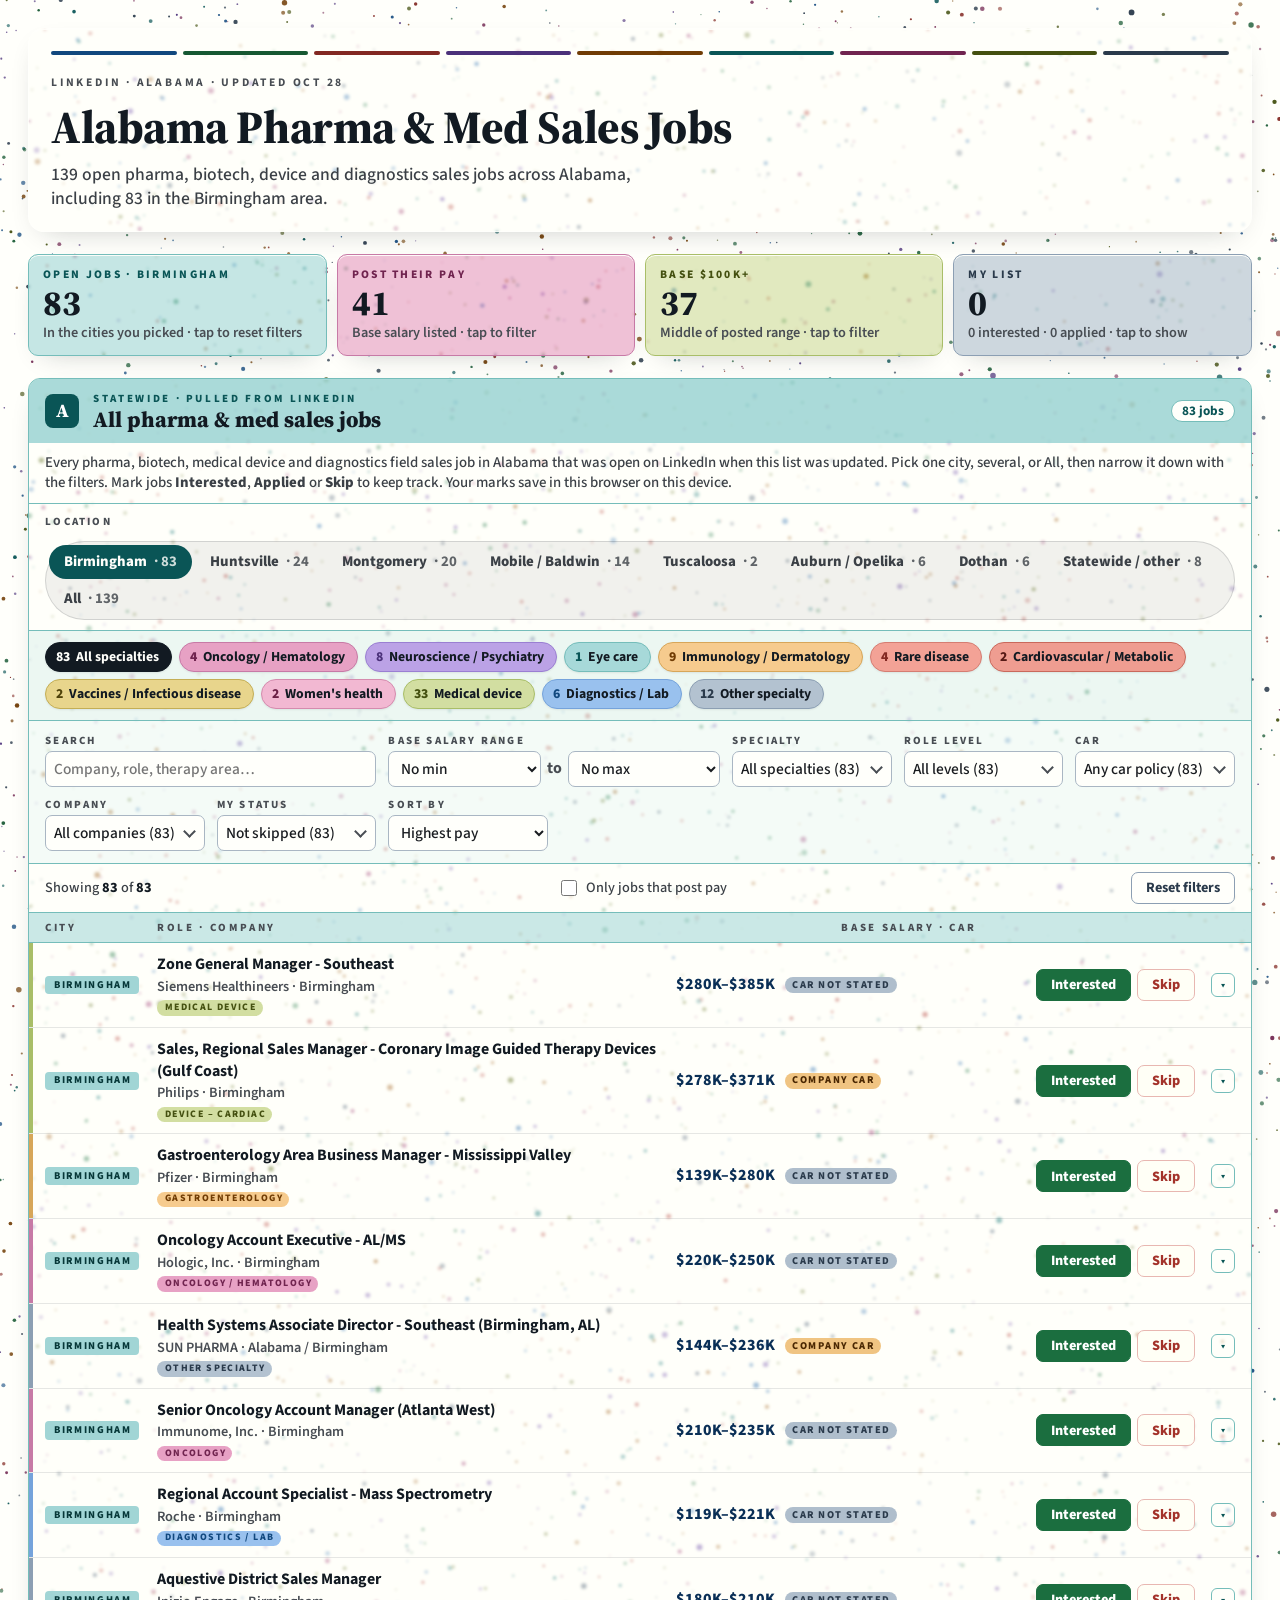
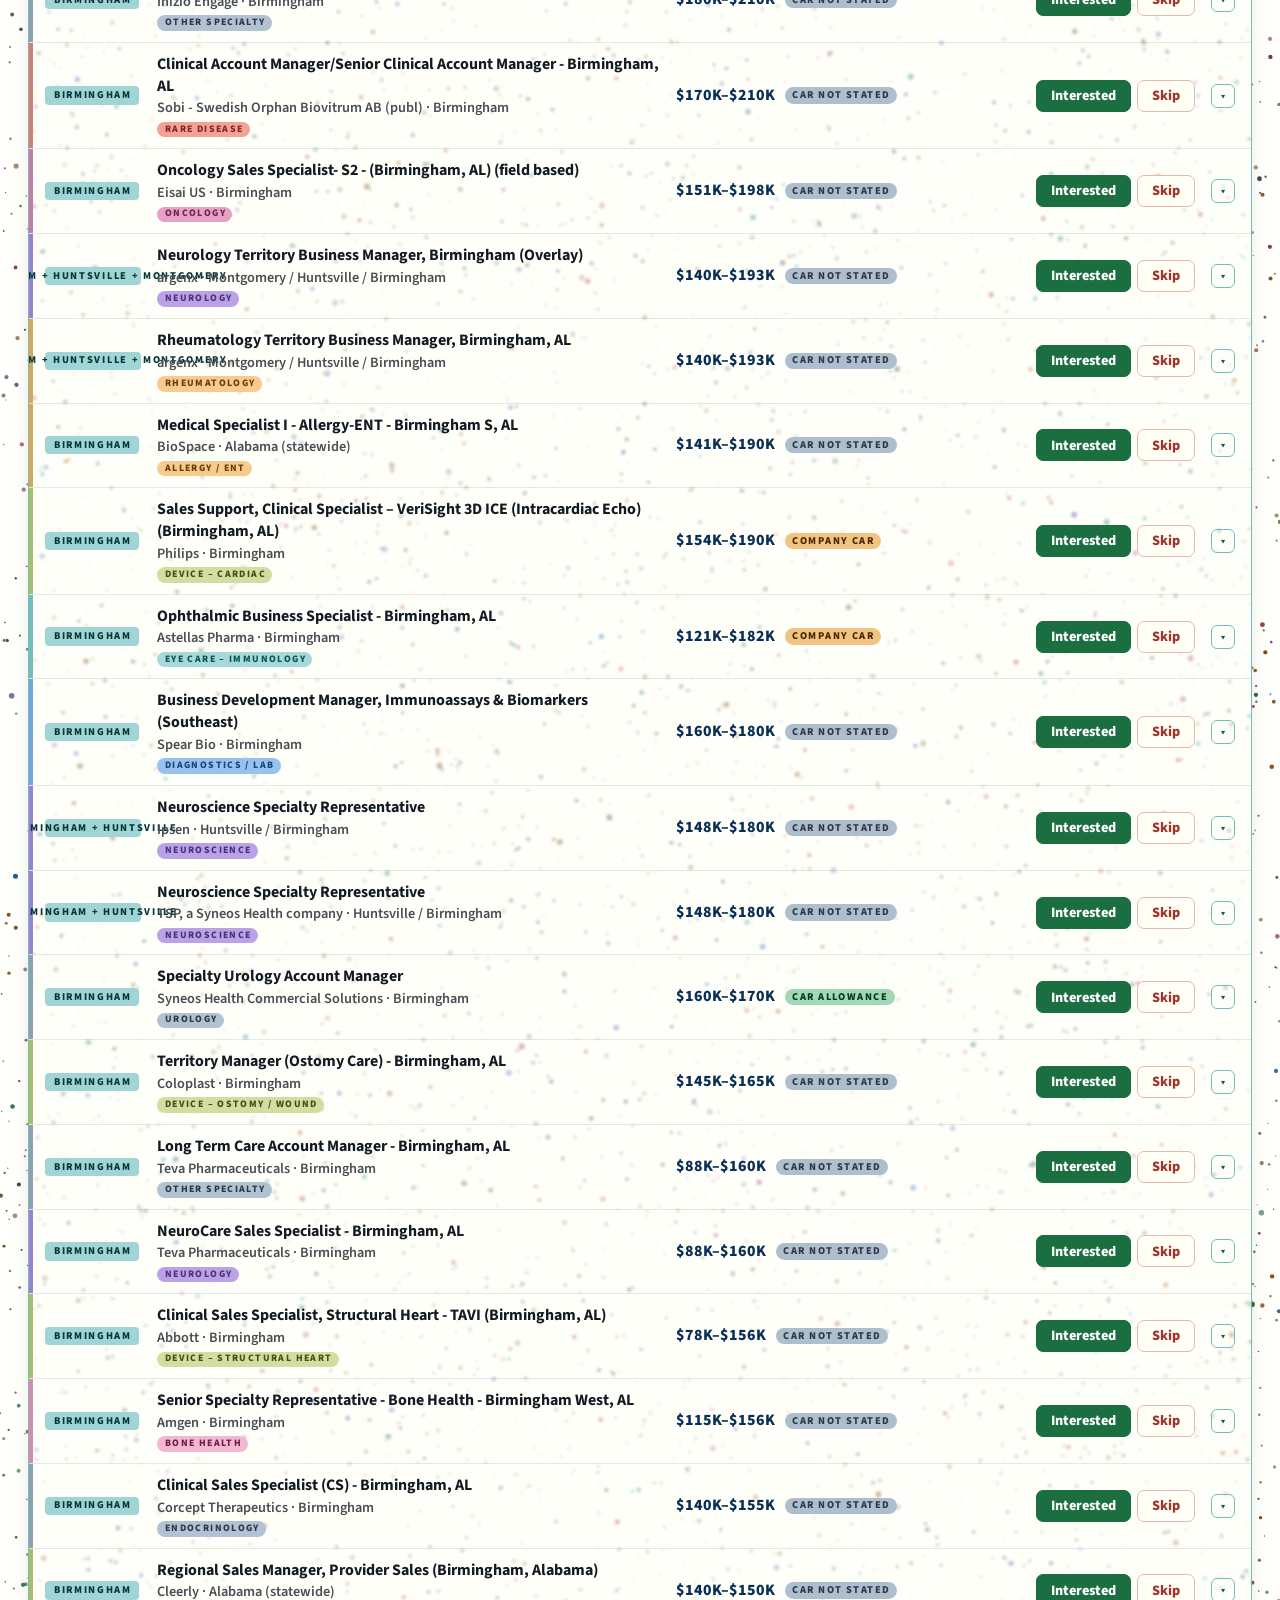
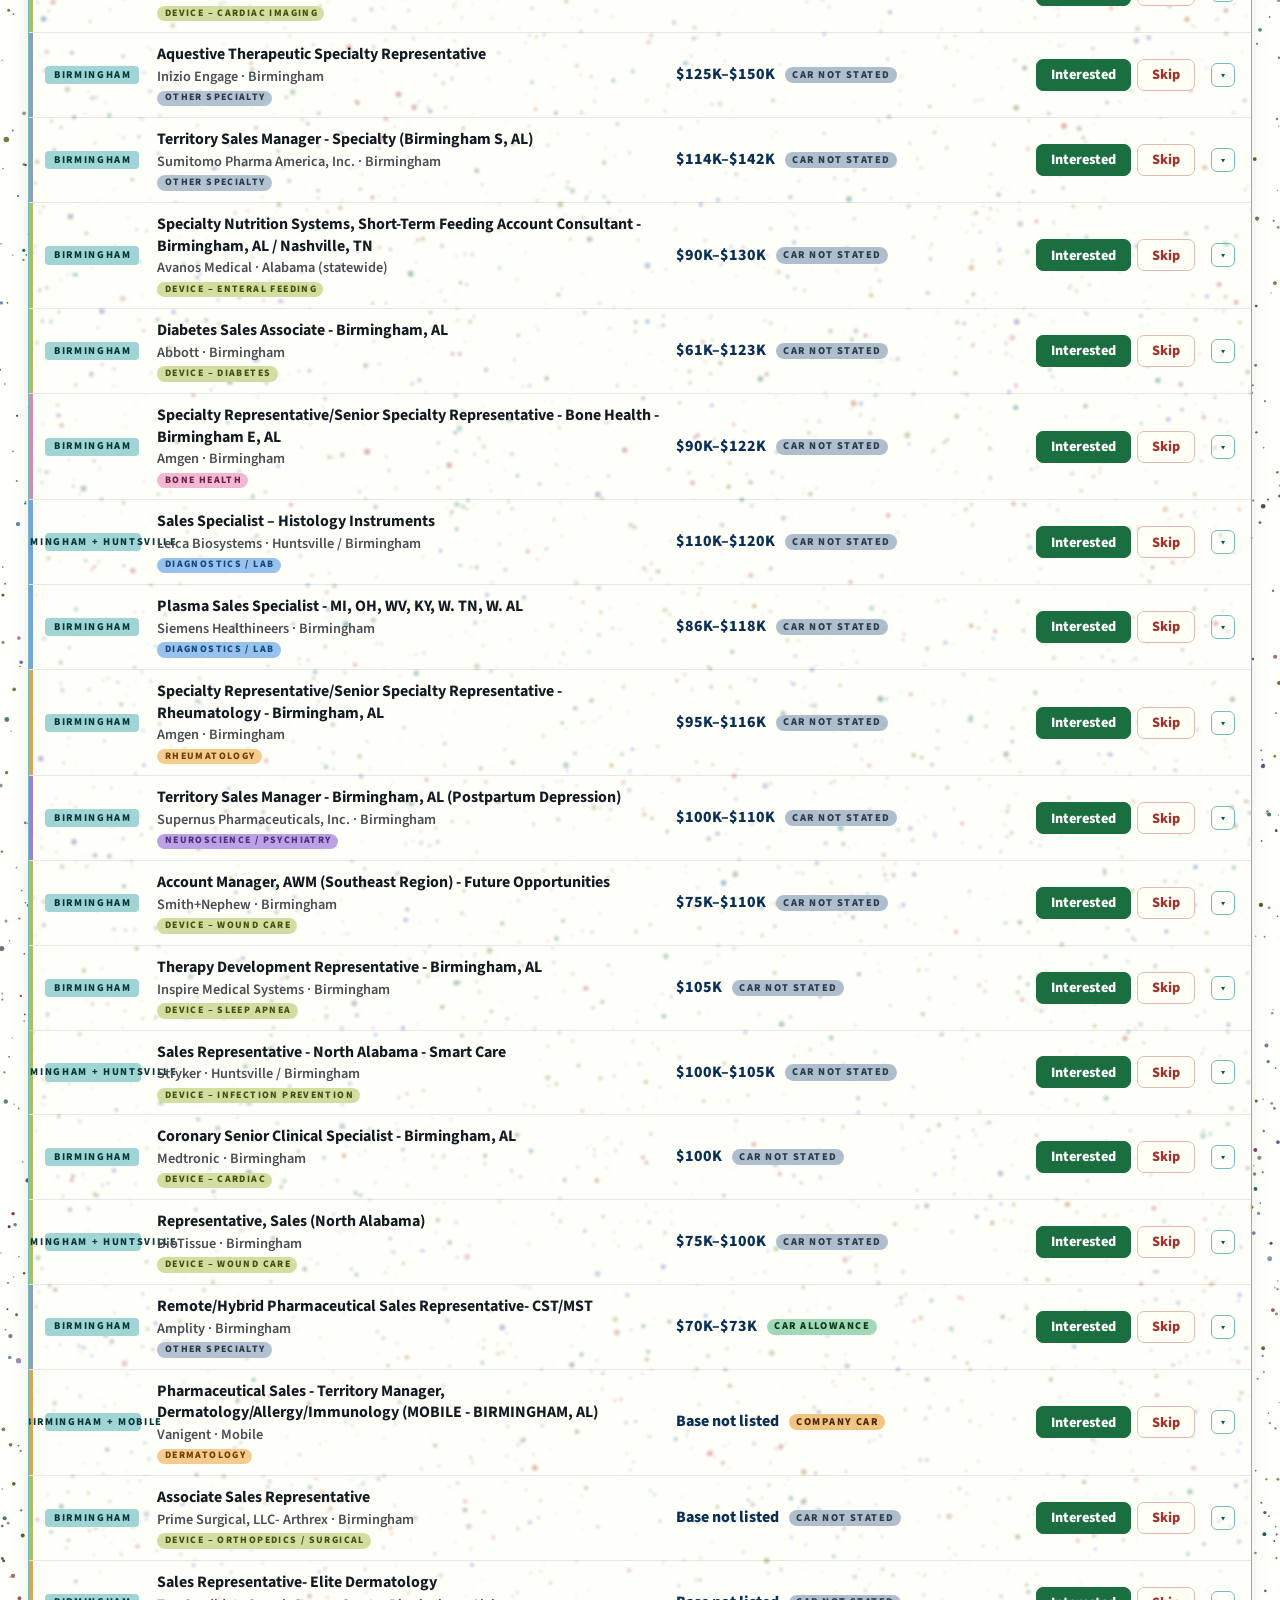
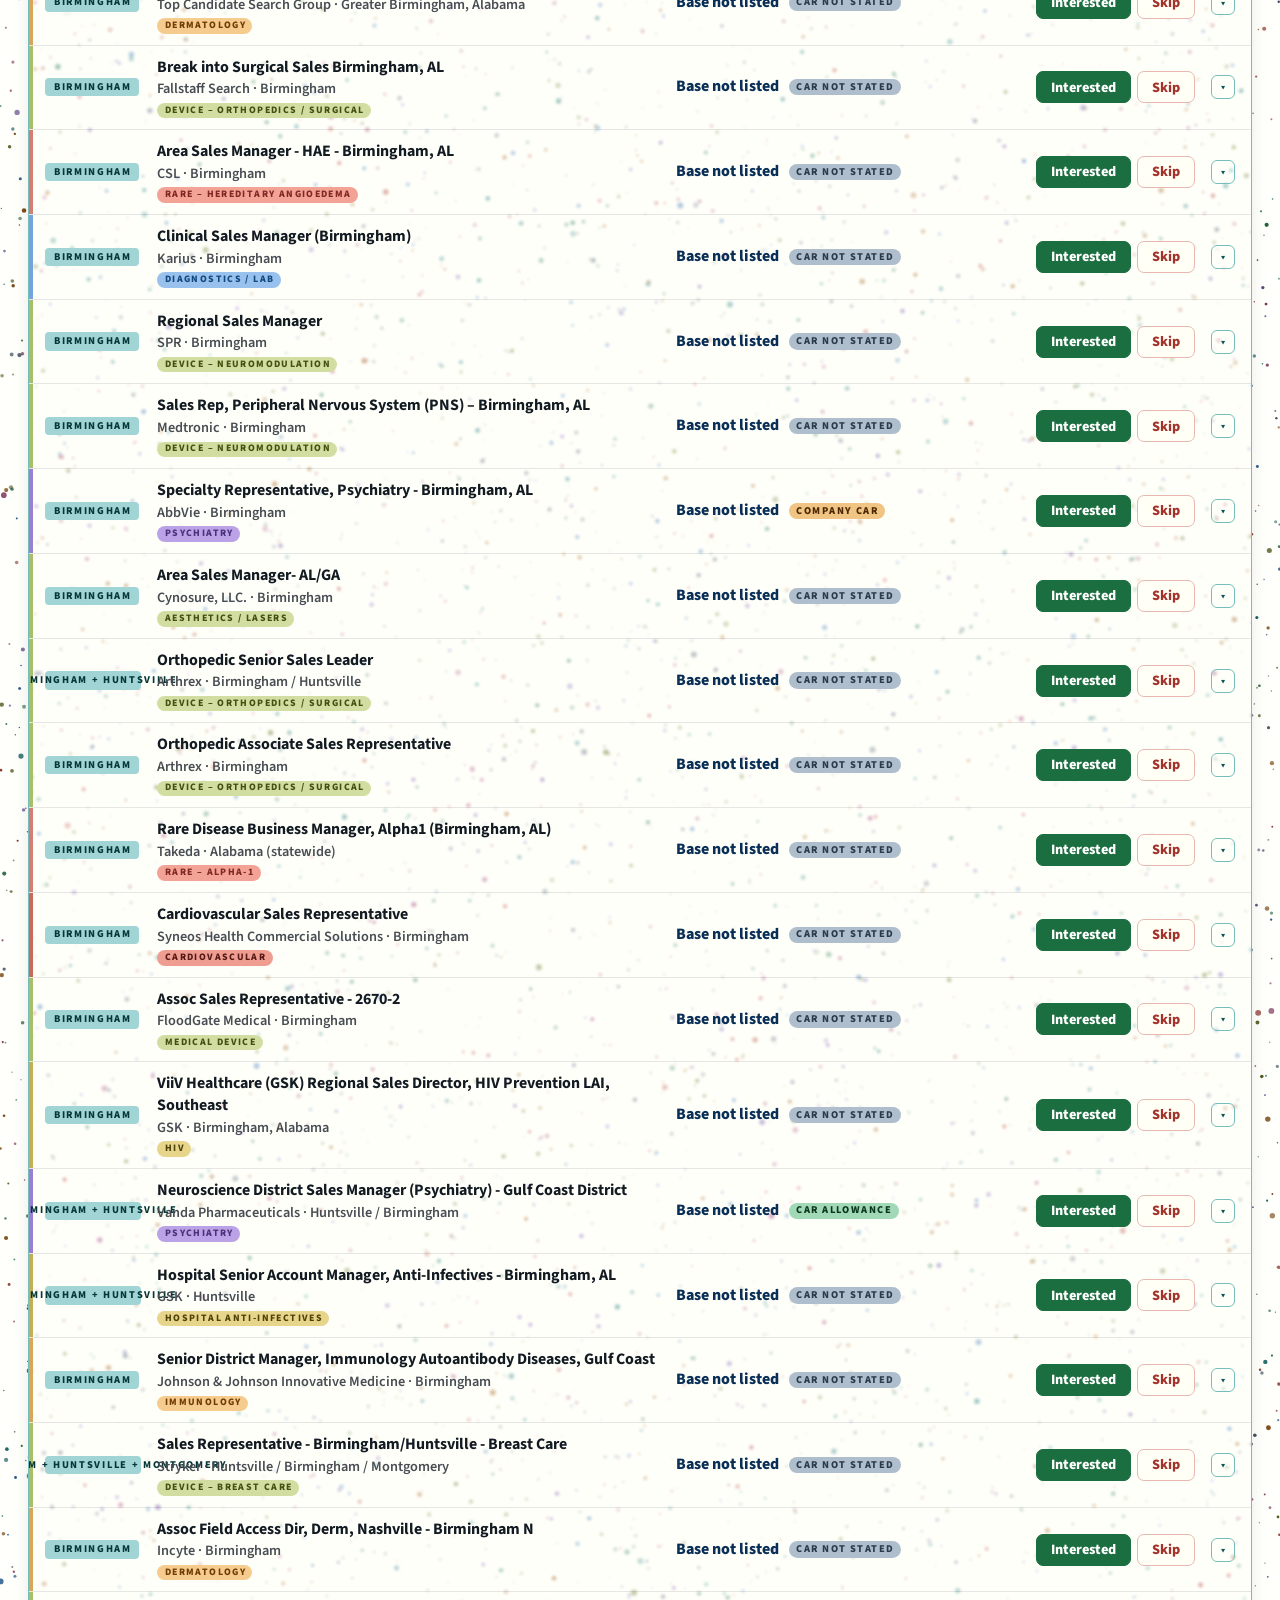
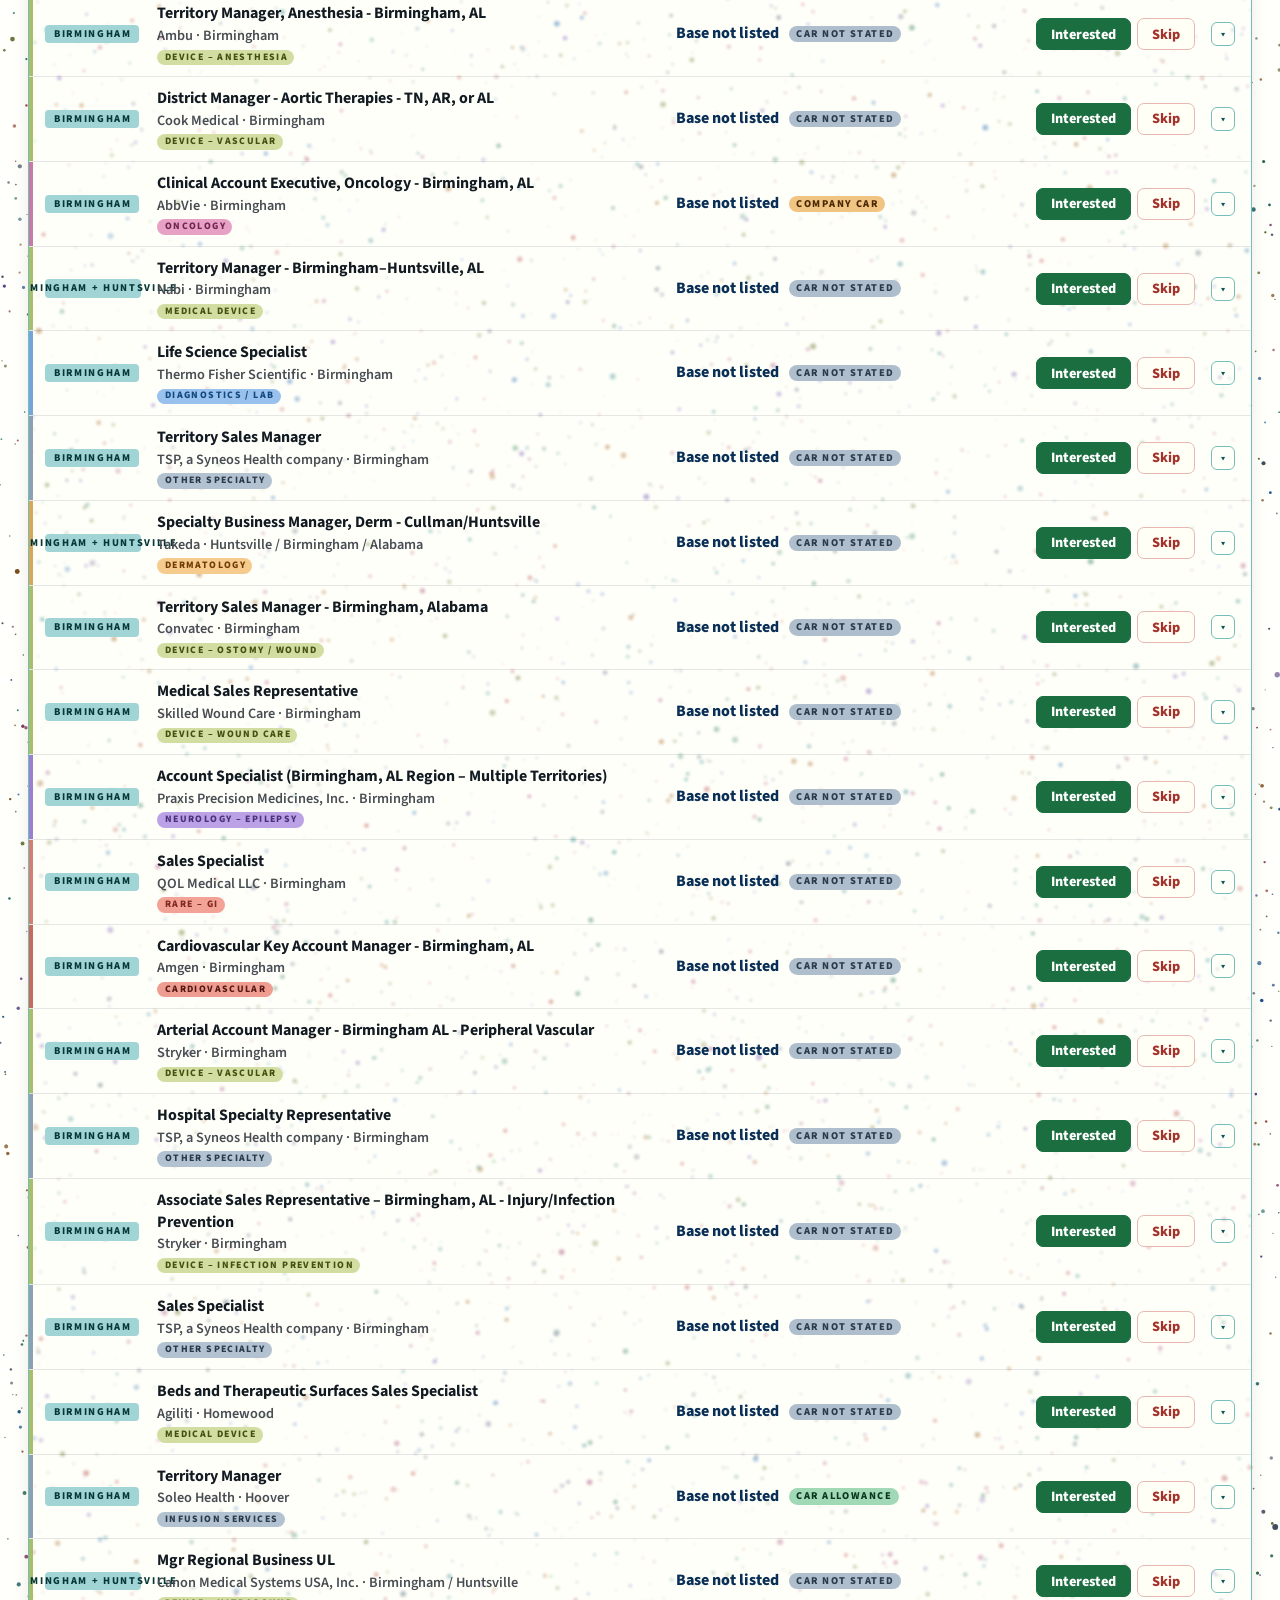
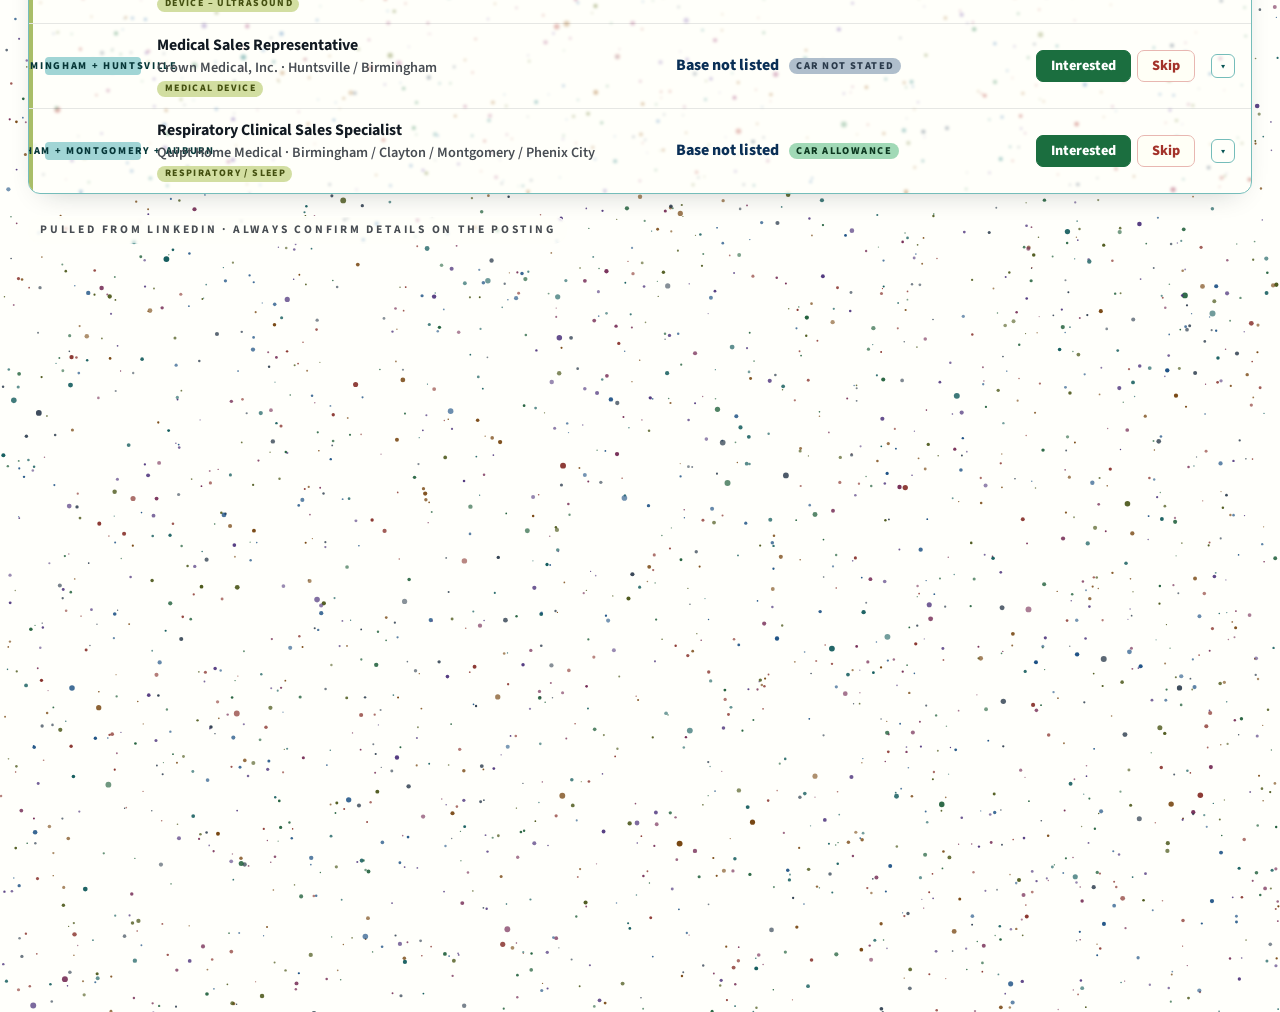
==== index.html @ acc124ae "Alabama pharma & med sales jobs site (Oct 28 list) Co-Authored-By: Claude Opus 5.5 <noreply@anthropi" ====
<!doctype html>
<html lang="en"><head><meta charset="utf-8"><meta name="viewport" content="width=device-width,initial-scale=1"></head><body>
<title>Alabama Pharma Jobs</title>
<link rel="preconnect" href="https://fonts.googleapis.com">
<link rel="stylesheet" href="https://fonts.googleapis.com/css2?family=Source+Sans+3:wght@400;500;600;700;800;900&family=Source+Serif+4:opsz,wght@8..60,600;8..60,700;8..60,800&display=swap">
<style>
:root { color-scheme: light; }
html, body { background: #FFFFFB; margin: 0; }
.cc b, .cc strong { font-weight: 800; }
.cc { font-weight: 500; position: relative; background: #FFFFFB; color: #191C20; font-family: 'Source Sans 3', system-ui, sans-serif; -webkit-font-smoothing: antialiased; color-scheme: light; min-height: 100%; }
.cc a { color: #11487E; text-decoration: none; }
.cc a:hover { color: #0A2F56; text-decoration: underline; }
.cc-speckle { position: absolute; top: 0; left: 0; width: 100%; height: 100%; display: block; z-index: 0; pointer-events: none; }
.cc-page { position: relative; z-index: 1; width: 100%; box-sizing: border-box; margin: 0; padding: 28px clamp(16px, 2.2vw, 32px) 64px; display: grid; gap: 22px; font-size: 15.95px; line-height: 1.3636; }
.cc-glass { background: rgba(255, 255, 251,0.6); backdrop-filter: blur(1.4px) saturate(1.5); -webkit-backdrop-filter: blur(1.4px) saturate(1.5); box-shadow: inset 0 1px 0 rgba(255, 255, 251,0.9), 0 10px 28px -16px rgba(18, 26, 34, 0.3); }

/* Header */
.cc-head { display: grid; gap: 14px; padding: 22px 22px 20px; border-radius: 16px; border: 1px solid rgba(255, 255, 251,0.7); }
.cc-bars { display: flex; gap: 6px; }
.cc-bars span { flex: 1; height: 4px; border-radius: 2px; }
.cc-kicker { margin: 6px 0 0; font-size: 11.55px; font-weight: 700; letter-spacing: .24em; text-transform: uppercase; color: #484D53; text-wrap: pretty; line-height: 1.3636; }
.cc h1 { margin: 0; font-family: 'Source Serif 4', Georgia, serif; font-weight: 800; font-size: clamp(33.0px, 5.5vw, 46.2px); line-height: 0.9545; letter-spacing: -0.01em; color: #121A22; }
.cc-take { margin: 0; font-size: 17.6px; color: #3B4046; max-width: 70ch; text-wrap: pretty; line-height: 1.3636; }
.cc-nav { display: flex; flex-wrap: wrap; gap: 8px; margin-top: 4px; }
.cc-chip { display: inline-flex; align-items: center; gap: 7px; padding: 4px 13px 4px 11px; border-radius: 999px; box-shadow: 0 1px 2px rgba(18, 26, 34, 0.08); transition: transform .15s, box-shadow .15s; border: 1px solid; color: #121A22 !important; font-size: 14.3px; font-weight: 700; text-decoration: none !important; cursor: pointer; line-height: 1.3636; }
.cc-chip:hover { transform: translateY(-1px); box-shadow: 0 3px 8px rgba(18, 26, 34, 0.12); }
.cc-chip b { font-weight: 800; font-size: 14.85px; font-variant-numeric: tabular-nums; line-height: 1.3636; }
.cc-chip.b { background: #99C1EE; border-color: #75A3DB; } .cc-chip.b b { color: #11487E; }
.cc-chip.g { background: #A8DABA; border-color: #7BBF92; } .cc-chip.g b { color: #165832; }
.cc-chip.r { background: #F3A296; border-color: #D57D72; } .cc-chip.r b { color: #822822; }
.cc-chip.p { background: #BBA2E6; border-color: #9A7FD2; } .cc-chip.p b { color: #4B317A; }
.cc-chip.o { background: rgba(246, 203, 142, 0.74); border-color: #D7A659; } .cc-chip.o b { color: #703C04; }
.cc-chip.s { background: #B3C2D0; border-color: #8C9FB3; color: #2A3A4B !important; font-weight: 800; padding: 3px 12px; box-shadow: none; }

/* KPI tiles */
.cc-kpis { display: grid; gap: 10px; grid-template-columns: repeat(auto-fit, minmax(min(100%, 210px), 1fr)); }
.cc-kpi { border: 1px solid; border-radius: 10px; padding: 12px 14px; display: grid; gap: 2px; align-content: start; backdrop-filter: blur(1.4px) saturate(1.5); -webkit-backdrop-filter: blur(1.4px) saturate(1.5); box-shadow: inset 0 1px 0 rgba(255, 255, 251,0.9), 0 10px 28px -16px rgba(18, 26, 34, 0.3); }
.cc-kpi.t { border-color: #75BDBA; background: rgba(167, 217, 217, 0.66); } .cc-kpi.t .cc-kpi-label { color: #0A5556; }
.cc-kpi.pl { border-color: #C77AA6; background: rgba(231, 161, 196, 0.66); } .cc-kpi.pl .cc-kpi-label { color: #70244F; }
.cc-kpi.ol { border-color: #A9BE68; background: rgba(210, 222, 161, 0.66); } .cc-kpi.ol .cc-kpi-label { color: #445010; }
.cc-kpi.sl { border-color: #8C9FB3; background: rgba(179, 194, 208, 0.66); } .cc-kpi.sl .cc-kpi-label { color: #2A3A4B; }
.cc-kpi-label { font-size: 11.55px; font-weight: 800; letter-spacing: .2em; text-transform: uppercase; line-height: 1.3636; }
.cc-kpi-val { font-family: 'Source Serif 4', Georgia, serif; font-weight: 800; font-size: 35.2px; line-height: 1.0455; color: #121A22; font-variant-numeric: tabular-nums; min-height: 36.8px; }
.cc-kpi-val.small { font-size: 20.9px; line-height: 1.1818; padding-top: 6px; min-height: 21.85px; }
.cc-kpi-sub { font-size: 14.3px; font-weight: 600; color: #484D53; min-height: 15.6px; line-height: 1.3636; }

/* Module sections */
.cc-mod { border: 1px solid var(--line); border-radius: 12px; overflow: hidden; scroll-margin-top: 16px; }
.cc-mod.b { --line: #75A3DB; --ink: #11487E; --band: rgba(127, 178, 231, 0.74); --strip: rgba(156, 194, 240, 0.6); }
.cc-mod.g { --line: #7BBF92; --ink: #165832; --band: rgba(139, 207, 162, 0.74); --strip: rgba(175, 218, 187, 0.6); }
.cc-mod.r { --line: #D57D72; --ink: #822822; --band: rgba(234, 141, 128, 0.74); --strip: rgba(245, 164, 154, 0.6); }
.cc-mod.p { --line: #9A7FD2; --ink: #4B317A; --band: rgba(171, 143, 222, 0.74); --strip: rgba(184, 164, 235, 0.6); }
.cc-mod.o { --line: #D7A659; --ink: #703C04; --band: rgba(236, 187, 111, 0.74); --strip: rgba(249, 203, 145, 0.6); }
.cc-band { background: var(--band); padding: 12px 16px; display: flex; align-items: center; gap: 14px; }
.cc-tile { flex: none; width: 34px; height: 34px; border-radius: 8px; background: var(--ink); color: #fff; display: grid; place-items: center; font-family: 'Source Serif 4', Georgia, serif; font-weight: 800; font-size: 18.7px; line-height: 1.3636; }
.cc-band-text { flex: 1; min-width: 0; }
.cc-step { font-size: 11.0px; font-weight: 800; letter-spacing: .24em; text-transform: uppercase; color: var(--ink); line-height: 1.3636; }
.cc h2 { margin: 1px 0 0; font-family: 'Source Serif 4', Georgia, serif; font-weight: 800; font-size: 22.0px; line-height: 1.0909; color: #121A22; }
.cc-count { flex: none; background: #FFFFFB; border: 1px solid var(--line); border-radius: 999px; padding: 1px 10px; font-size: 13.2px; font-weight: 700; color: var(--ink); white-space: nowrap; line-height: 1.3636; }
.cc-intro { margin: 0; padding: 10px 16px; font-size: 14.85px; color: #3B4046; border-bottom: 1px solid var(--line); text-wrap: pretty; line-height: 1.3636; }
.cc-strip { display: flex; flex-wrap: wrap; gap: 4px 16px; padding: 7px 16px; background: var(--strip); border-bottom: 1px solid var(--line); font-size: 11.0px; font-weight: 800; letter-spacing: .24em; text-transform: uppercase; color: #484D53; line-height: 1.3636; }
.c1 { flex: 0 0 96px; min-width: 0; } .c2 { flex: 1 1 300px; min-width: 0; } .c3 { flex: 1 1 240px; min-width: 0; }
.cc-rows { display: grid; }
[hidden] { display: none !important; }
.cc-viewwrap { display: grid; gap: 22px; }
/* View toggle */
.cc-view { display: inline-flex; justify-self: start; flex-wrap: wrap; gap: 3px; padding: 3px; border-radius: 999px; background: rgba(18, 26, 34, 0.06); border: 1px solid rgba(18, 26, 34, 0.14); }
.cc-view button { all: unset; box-sizing: border-box; cursor: pointer; min-height: 34px; display: inline-flex; align-items: center; gap: 7px; padding: 5px 15px; border-radius: 999px; font-size: 14.85px; font-weight: 800; color: #3B4046; line-height: 1.3636; }
.cc-view button:hover { background: rgba(18, 26, 34, 0.07); }
.cc-view button[aria-pressed="true"] { background: #121A22; color: #FFFFFB; }
.cc-view button:focus-visible { outline: 2px solid #11487E; outline-offset: 2px; }
.cc-view .n { font-variant-numeric: tabular-nums; font-weight: 700; opacity: .8; }
/* All-jobs module (teal) */
.cc-mod.t { --line: #75BDBA; --ink: #0A5556; --band: rgba(141, 205, 204, 0.74); --strip: rgba(167, 217, 217, 0.6); }
.cc-mod.t .cc-job > summary:hover, .cc-mod.t .cc-job[open] > summary { background: rgba(167, 217, 217, 0.5); }
.cc-mod.t .cc-chev { border-color: #75BDBA; color: #0A5556; }
@media (max-width: 640px) { #all-kpis { grid-template-columns: repeat(2, minmax(0, 1fr)); } #all-kpis .cc-kpi-val { font-size: 28.6px; line-height: 1.3636; } }
.cc-headrow { display: flex; flex-wrap: wrap; align-items: center; gap: 10px 14px; }
.cc-scan { font: inherit; cursor: pointer; display: inline-flex; align-items: center; gap: 8px; min-height: 40px; padding: 0 18px; border-radius: 999px; border: 1px solid #165832; background: #1B6E3F; color: #FFFFFB; font-weight: 800; font-size: 15.4px; box-shadow: 0 2px 6px rgba(18, 26, 34, 0.15); }
.cc-scan:hover { background: #0F4527; }
.cc-scan:focus-visible { outline: 2px solid #11487E; outline-offset: 2px; }
.cc-scan:disabled { opacity: .7; cursor: progress; }
.cc-scan-dot { width: 8px; height: 8px; border-radius: 50%; background: #A1D9B6; }
.cc-scan.busy .cc-scan-dot { animation: ccpulse 0.9s ease-in-out infinite; }
@keyframes ccpulse { 50% { opacity: .25; } }
@media (prefers-reduced-motion: reduce) { .cc-scan.busy .cc-scan-dot { animation: none; } }
.cc-scan-status { font-size: 14.3px; font-weight: 600; color: #3B4046; line-height: 1.3; }
.cc-kpi-btn { font: inherit; text-align: left; cursor: pointer; color: inherit; transition: transform .15s, box-shadow .15s; }
.cc-kpi-btn:hover { transform: translateY(-1px); }
.cc-kpi-btn:focus-visible { outline: 2px solid #11487E; outline-offset: 2px; }
.cc-kpi-btn[aria-pressed="true"] { box-shadow: inset 0 0 0 2px rgba(18, 26, 34, 0.55), 0 10px 28px -16px rgba(18, 26, 34, 0.3); }
.cc-specchips { display: flex; flex-wrap: wrap; gap: 7px; padding: 11px 16px; border-bottom: 1px solid var(--line); background: rgba(167, 217, 217, 0.22); }
.cc-specchip { font: inherit; cursor: pointer; display: inline-flex; align-items: center; gap: 6px; min-height: 30px; padding: 3px 12px 3px 10px; border-radius: 999px; border: 1px solid var(--sb); background: var(--sbg); color: #121A22; font-size: 13.75px; font-weight: 700; box-shadow: 0 1px 2px rgba(18, 26, 34, 0.08); transition: transform .15s, box-shadow .15s; line-height: 1.3636; }
.cc-specchip b { color: var(--si); font-variant-numeric: tabular-nums; }
.cc-specchip:hover { transform: translateY(-1px); box-shadow: 0 3px 8px rgba(18, 26, 34, 0.12); }
.cc-specchip:focus-visible { outline: 2px solid #11487E; outline-offset: 2px; }
.cc-specchip[aria-pressed="true"] { background: var(--si); border-color: var(--si); color: #FFFFFB; }
.cc-specchip[aria-pressed="true"] b { color: #FFFFFB; }
#alljobs .cc-job > summary .c2, #alljobs .cc-strip .c2 { flex: 2.4 1 300px; }
#alljobs .cc-filters { background: rgba(167, 217, 217, 0.12); }
#alljobs .cc-job > summary { box-shadow: inset 4px 0 0 var(--spec, transparent); }
.cc-specpill { justify-self: start; margin-top: 3px; font-size: 9.9px; font-weight: 800; letter-spacing: .14em; text-transform: uppercase; padding: 1px 7px; border-radius: 999px; white-space: nowrap; max-width: 100%; overflow: hidden; text-overflow: ellipsis; line-height: 1.3636; }
.cc-citybar { display: flex; align-items: center; gap: 12px; flex-wrap: wrap; padding: 10px 16px; border-bottom: 1px solid var(--line); }
.cc-citylabel { font-size: 11.0px; font-weight: 800; letter-spacing: .2em; text-transform: uppercase; color: #484D53; line-height: 1.3636; }
.cc-city button[aria-pressed="true"] { background: #0A5556; }
@media (max-width: 640px) { .cc-city { border-radius: 18px; } }
.cc-badge-warn { background: #F0C482; color: #4A2702; }
.cc-filters { display: grid; grid-template-columns: repeat(auto-fill, minmax(min(100%, 150px), 1fr)); gap: 10px 12px; padding: 12px 16px; border-bottom: 1px solid var(--line); }
.cc-field { display: grid; gap: 3px; min-width: 0; }
.cc-field > span { font-size: 11.0px; font-weight: 800; letter-spacing: .2em; text-transform: uppercase; color: #484D53; line-height: 1.3636; }
.cc-field select, .cc-field input { font: inherit; font-size: 15.4px; color: #191C20; min-height: 36px; height: 36px; padding-top: 0 !important; padding-bottom: 0 !important; box-sizing: border-box; width: 100%; padding: 4px 8px; border: 1px solid #A9B6C3; border-radius: 7px; background: #FFFFFB; line-height: 1.3636; }
.cc-field select:focus-visible, .cc-field input:focus-visible { outline: 2px solid #0A5556; outline-offset: 1px; }
.cc-field.wide { grid-column: span 2; }
.cc-ms { position: relative; min-width: 0; }
.cc-ms-btn { font: inherit; font-size: 15.4px; color: #191C20; height: 36px; width: 100%; box-sizing: border-box; display: flex; align-items: center; gap: 6px; padding: 0 8px; border: 1px solid #A9B6C3; border-radius: 7px; background: #FFFFFB; cursor: pointer; text-align: left; line-height: 1.3636; }
.cc-ms-btn > .t { flex: 1 1 auto; min-width: 0; overflow: hidden; text-overflow: ellipsis; white-space: nowrap; }
.cc-ms-btn > .n { flex: none; min-width: 20px; height: 20px; padding: 0 6px; border-radius: 999px; background: #0A5556; color: #FFFFFB; font-size: 12.1px; font-weight: 800; display: inline-flex; align-items: center; justify-content: center; line-height: 1; }
.cc-ms-btn > .n[hidden] { display: none; }
.cc-ms-btn::after { content: ''; flex: none; width: 7px; height: 7px; margin: -3px 2px 0 2px; border-right: 2px solid #484D53; border-bottom: 2px solid #484D53; transform: rotate(45deg); }
.cc-ms-btn[aria-expanded="true"] { border-color: #0A5556; box-shadow: 0 0 0 1px #0A5556; }
.cc-ms-btn:focus-visible { outline: 2px solid #0A5556; outline-offset: 1px; }
.cc-ms.on .cc-ms-btn { border-color: #0A5556; background: #EEF7F7; }
.cc-ms-pop { position: absolute; z-index: 40; top: calc(100% + 4px); left: 0; min-width: max(100%, 260px); max-width: min(360px, calc(100vw - 32px)); max-height: 320px; overflow-y: auto; background: #FFFFFB; border: 1px solid #A9B6C3; border-radius: 9px; box-shadow: 0 10px 28px rgba(18, 26, 34, 0.18); padding: 5px; }
.cc-ms.right .cc-ms-pop { left: auto; right: 0; }
.cc-ms-opt { display: flex; align-items: center; gap: 8px; padding: 5px 8px; border-radius: 6px; font-size: 14.3px; color: #191C20; cursor: pointer; line-height: 1.3636; }
.cc-ms-opt:hover { background: #EEF2F5; }
.cc-ms-opt input { flex: none; width: 16px; height: 16px; margin: 0; accent-color: #0A5556; }
.cc-ms-opt .t { flex: 1 1 auto; min-width: 0; }
.cc-ms-opt .c { flex: none; color: #5A6470; font-variant-numeric: tabular-nums; font-size: 13.2px; }
.cc-ms-opt.zero { color: #8A949E; }
.cc-ms-opt.all { font-weight: 800; border-bottom: 1px solid #E1E6EB; border-radius: 6px 6px 0 0; margin-bottom: 3px; }
@media (max-width: 420px) { .cc-field.wide { grid-column: auto; } }
.cc-filter-foot { display: flex; align-items: center; justify-content: space-between; gap: 10px; flex-wrap: wrap; padding: 8px 16px; border-bottom: 1px solid var(--line); font-size: 14.3px; color: #3B4046; line-height: 1.3636; }
.cc-filter-foot b { color: #121A22; font-variant-numeric: tabular-nums; }
.cc-check { display: inline-flex; align-items: center; gap: 6px; font-size: 14.3px; color: #3B4046; cursor: pointer; line-height: 1.3636; }
.cc-check input { width: 16px; height: 16px; accent-color: #0A5556; }
.cc-row { display: flex; flex-wrap: wrap; gap: 6px 16px; padding: 11px 16px; border-top: 1px solid rgba(18, 26, 34, 0.1); }
.cc-rows > .cc-row:first-child, .cc-rows > details:first-child > summary { border-top: 0; }
.cc-tag { display: inline-block; font-size: 10.45px; font-weight: 800; letter-spacing: .16em; text-transform: uppercase; padding: 2px 8px; border-radius: 4px; white-space: nowrap; line-height: 1.3636; }
.cc-area { flex: none; white-space: nowrap; font-size: 10.45px; font-weight: 800; letter-spacing: .14em; text-transform: uppercase; padding: 1px 7px; border-radius: 999px; line-height: 1.3636; }
.cc-main { color: #121A22 !important; font-weight: 700; font-size: 15.95px; line-height: 1.3636; }
.cc-sub { font-size: 14.3px; font-weight: 600; color: #484D53; line-height: 1.3636; }
.cc-note { font-size: 14.3px; color: #3B4046; line-height: 1.3636; }
.cc-empty { margin: 0; padding: 14px 16px; color: #484D53; }
.cc-fail { margin: 0; padding: 14px 16px; color: #484D53; display: flex; align-items: center; gap: 6px; font-size: 14.3px; line-height: 1.3636; }
.cc-fail::before { content: ""; width: .375rem; height: .375rem; border-radius: 50%; background: #822822; }
.cc-load { margin: 12px 16px; height: 14px; border-radius: 6px; background: rgba(18, 26, 34, 0.06); }

/* Job matches: collapsed row + expandable details */
.cc-job > summary { list-style: none; cursor: pointer; display: flex; flex-wrap: wrap; align-items: center; gap: 6px 16px; padding: 11px 16px; border-top: 1px solid rgba(18, 26, 34, 0.1); }
.cc-job > summary::-webkit-details-marker { display: none; }
.cc-job > summary:hover { background: rgba(153, 193, 238, 0.55); }
.cc-job > summary:focus-visible { outline: 2px solid #11487E; outline-offset: -2px; }
.cc-job .c2 { display: grid; gap: 1px; }
.cc-job .c3 { display: flex; flex-wrap: wrap; align-items: center; gap: 4px 10px; }
.cc-salary { font-weight: 800; color: #0A2F56; font-variant-numeric: tabular-nums; white-space: nowrap; }
.cc-car { display: inline-block; font-size: 10.45px; font-weight: 800; letter-spacing: .14em; text-transform: uppercase; padding: 1px 7px; border-radius: 999px; white-space: nowrap; line-height: 1.3636; }
.cc-car.allow { background: #A1D9B6; color: #0C371F; }
.cc-car.fleet { background: #F0C482; color: #4A2702; }
.cc-car.none { background: #EF9D91; color: #561915; }
.cc-car.unk { background: #AFBECC; color: #2A3A4B; }
.cc-chev { flex: none; margin-left: auto; width: 22px; height: 22px; display: grid; place-items: center; border-radius: 6px; border: 1px solid #75A3DB; color: #11487E; font-size: 13.2px; transition: transform .15s; line-height: 1.3636; }
.cc-job[open] > summary .cc-chev { transform: rotate(180deg); }
.cc-job[open] > summary { background: rgba(153, 193, 238, 0.55); }
.cc-detail { display: grid; gap: 8px; padding: 4px 16px 14px calc(16px + 84px + 16px); }
.cc-detail p { margin: 0; max-width: 72ch; text-wrap: pretty; }
.cc-facts { display: grid; grid-template-columns: max-content 1fr; gap: 3px 14px; font-size: 14.85px; color: #3B4046; line-height: 1.3636; }
.cc-facts dt { font-size: 11.0px; font-weight: 800; letter-spacing: .2em; text-transform: uppercase; color: #484D53; padding-top: 3px; line-height: 1.3636; }
.cc-facts dd { margin: 0; color: #191C20; }
.cc-posting { font-weight: 800; font-size: 15.4px; justify-self: start; line-height: 1.3636; }
.cc-detail-foot { display: flex; align-items: center; justify-content: space-between; gap: 12px; flex-wrap: wrap; }
.cc-foot-btns { display: inline-flex; gap: 8px; flex-wrap: wrap; margin-left: auto; }
.cc-btn.did { border: 1px solid #1B6E3F; background: #EAF5EE; color: #0F4527; font-weight: 700; }
.cc-btn.did:hover { background: #D5ECDD; }
.cc-btn.gone { border: 1px solid #BCC7D3; background: #FFFFFB; color: #34485E; font-weight: 700; }
.cc-btn.gone:hover { background: #EFF2F5; border-color: #8A99A8; }
@media (max-width: 640px) { .cc-detail { padding-left: 16px; } }

/* Applications extras */
.cc-split { padding: 14px 16px 16px; display: grid; gap: 12px; grid-template-columns: repeat(auto-fit, minmax(min(100%, 320px), 1fr)); border-top: 1px solid #7BBF92; }
.cc-box { border: 1px solid #7BBF92; border-radius: 10px; overflow: hidden; }
.cc-box-head { padding: 7px 12px; background: rgba(175, 218, 187, 0.6); border-bottom: 1px solid #7BBF92; font-size: 11.0px; font-weight: 800; letter-spacing: .24em; text-transform: uppercase; color: #165832; line-height: 1.3636; }
.cc-bars-wrap { padding: 14px 12px 10px; display: grid; gap: 6px; }
.cc-weekbars { height: 110px; display: flex; align-items: flex-end; gap: 6px; border-bottom: 1px solid #7BBF92; }
.cc-weekbars div { flex: 1; border-radius: 3px 3px 0 0; }
.cc-weeklabels { display: flex; gap: 6px; }
.cc-weeklabels span { flex: 1; font-size: 11.55px; color: #484D53; text-align: center; white-space: nowrap; overflow: visible; line-height: 1.3636; }
.cc-sample { border: 1px dashed #D7A659; border-radius: 10px; overflow: hidden; }
.cc-sample-head { padding: 7px 12px; background: rgba(246, 203, 142, 0.74); border-bottom: 1px dashed #D7A659; font-size: 11.0px; font-weight: 800; letter-spacing: .24em; text-transform: uppercase; color: #703C04; display: flex; justify-content: space-between; gap: 8px; line-height: 1.3636; }
.cc-sample-note { margin: 0; padding: 8px 12px; font-size: 13.75px; color: #484D53; border-bottom: 1px solid #B2B8C2; line-height: 1.3636; }
.cc-iv { display: flex; flex-wrap: wrap; gap: 2px 12px; padding: 8px 12px; border-top: 1px solid rgba(18, 26, 34, 0.1); font-size: 14.3px; line-height: 1.3636; }
.cc-iv:first-child { border-top: 0; }
.cc-iv > div:first-child { flex: 1 1 180px; min-width: 0; display: grid; }
.cc-iv > div:last-child { flex: 0 1 140px; display: grid; }

.cc-foot { font-size: 11.55px; font-weight: 700; letter-spacing: .24em; text-transform: uppercase; color: #484D53; justify-self: start; padding: 6px 12px; border-radius: 999px; line-height: 1.3636; }


/* Apply / Skip and decision states */
.cc-act { display: flex; gap: 6px; flex: none; }
.cc-btn { font: inherit; cursor: pointer; min-height: 32px; padding: 4px 14px; border-radius: 7px; font-weight: 800; font-size: 14.3px; white-space: nowrap; line-height: 1.3636; }
.cc-btn:focus-visible { outline: 2px solid #11487E; outline-offset: 2px; }
.cc-btn.apply { border: 1px solid #1B6E3F; background: #1B6E3F; color: #fff; }
.cc-btn.apply:hover { background: #0F4527; border-color: #0F4527; }
.cc-btn.skip { border: 1px solid #E8B7B1; background: #FFFFF6; color: #A3322A; }
.cc-btn.skip:hover { background: #FDF0EE; }
.cc-btn.undo { border: 1px solid #8C9FB3; background: #FFFFFB; color: #2A3A4B; font-weight: 700; }
.cc-btn.undo:hover { background: #B3C2D0; }
.cc-btn:disabled { opacity: .5; cursor: default; }
.cc-state { display: inline-block; font-size: 10.45px; font-weight: 800; letter-spacing: .16em; text-transform: uppercase; padding: 2px 8px; border-radius: 4px; white-space: nowrap; line-height: 1.3636; }
.cc-job > summary .c3 { flex: 1 1 260px; }
.cc-job > summary .cc-act { margin-left: auto; }
.cc-job > summary .cc-chev { margin-left: 0; }
.cc-sub-head { display: flex; align-items: center; gap: 10px; padding: 8px 16px; background: var(--strip); border-top: 1px solid var(--line); border-bottom: 1px solid var(--line); font-size: 11.0px; font-weight: 800; letter-spacing: .24em; text-transform: uppercase; color: #484D53; line-height: 1.3636; }
.cc-sub-head b { color: var(--ink); }
.cc-toggle { all: unset; cursor: pointer; display: flex; align-items: center; gap: 10px; width: 100%; box-sizing: border-box; padding: 9px 16px; background: var(--strip); border-top: 1px solid var(--line); font-size: 11.0px; font-weight: 800; letter-spacing: .24em; text-transform: uppercase; color: #484D53; line-height: 1.3636; }
.cc-toggle:focus-visible { outline: 2px solid #11487E; outline-offset: -2px; }
.cc-toggle .cc-chev { margin-left: auto; }
.cc-toggle[aria-expanded="true"] .cc-chev { transform: rotate(180deg); }
.cc-status { margin: 0; padding: 8px 16px; font-size: 14.3px; font-weight: 700; color: #822822; border-bottom: 1px solid var(--line); line-height: 1.3636; }
.cc-status:empty { display: none; }
.cc-reconnect { margin: 0; padding: 14px 16px; color: #3B4046; font-size: 14.85px; line-height: 1.3636; }
.cc-reconnect button { margin-left: 8px; }
@media (max-width: 640px) { .cc-job > summary .cc-act { margin-left: 0; width: 100%; } .cc-job > summary .cc-act .cc-btn { flex: 1; } }

/* Centered label pills: equal optical padding (cancels trailing letter-spacing) and cap-height vertical centering, same outer size as before */
.cc-tag, .cc-area, .cc-car, .cc-specpill, .cc-state, .cc-count { display: inline-flex; align-items: center; justify-content: center; box-sizing: border-box; line-height: 1; vertical-align: middle; text-box: trim-both cap alphabetic; text-align: center; }
.cc-tag, .cc-state { height: 18.25px; padding: 0 calc(8px - .08em) 0 calc(8px + .08em); }
.cc-area, .cc-car { height: 16.25px; padding: 0 calc(7px - .07em) 0 calc(7px + .07em); }
.cc-specpill { height: 15.5px; padding: 0 calc(7px - .07em) 0 calc(7px + .07em); justify-self: start; }
.cc-count { height: 22px; padding: 0 10px; }
.c1 { display: flex; align-items: center; }
</style>

<style>
.al-pay { display: flex; gap: 6px; align-items: center; }
.al-pay select { flex: 1 1 0; min-width: 0; }
.al-pay i { font-style: normal; color: #484D53; font-weight: 700; }
.cc-field.pay { grid-column: span 2; }
.al-hint { margin: 0; padding: 0 16px 10px; font-size: 13.75px; color: #484D53; line-height: 1.3636; }
.al-hint:empty { display: none; }
.cc-job .c1 .cc-tag { min-width: 84px; }
.cc-city button[hidden] { display: none; }
.al-mark { display: inline-flex; align-items: center; gap: 6px; }
@media (max-width: 640px) { .cc-field.pay, .cc-field.wide { grid-column: 1 / -1; } }
</style>

<div class="cc" id="cc">
  <canvas class="cc-speckle" id="cc-speckle" aria-hidden="true"></canvas>
  <div class="cc-page" id="cc-page">

    <header class="cc-head cc-glass" id="top">
      <div class="cc-bars" aria-hidden="true">
        <span style="background:#11487E"></span><span style="background:#165832"></span><span style="background:#822822"></span>
        <span style="background:#4B317A"></span><span style="background:#703C04"></span><span style="background:#0A5556"></span>
        <span style="background:#70244F"></span><span style="background:#445010"></span><span style="background:#2A3A4B"></span>
      </div>
      <p class="cc-kicker">LinkedIn · Alabama · Updated Oct 28</p>
      <h1>Alabama Pharma &amp; Med Sales Jobs</h1>
      <p class="cc-take" id="takeaway">Loading jobs…</p>
    </header>

    <div class="cc-kpis" id="all-kpis">
      <button type="button" class="cc-kpi t cc-kpi-btn" data-k="open">
        <span class="cc-kpi-label" id="ak-open-label">Open jobs</span>
        <span class="cc-kpi-val" id="ak-open">–</span>
        <span class="cc-kpi-sub">In the cities you picked · tap to reset filters</span>
      </button>
      <button type="button" class="cc-kpi pl cc-kpi-btn" data-k="paid">
        <span class="cc-kpi-label">Post their pay</span>
        <span class="cc-kpi-val" id="ak-paid">–</span>
        <span class="cc-kpi-sub">Base salary listed · tap to filter</span>
      </button>
      <button type="button" class="cc-kpi ol cc-kpi-btn" data-k="pay">
        <span class="cc-kpi-label">Base $100K+</span>
        <span class="cc-kpi-val" id="ak-pay">–</span>
        <span class="cc-kpi-sub">Middle of posted range · tap to filter</span>
      </button>
      <button type="button" class="cc-kpi sl cc-kpi-btn" data-k="mine">
        <span class="cc-kpi-label">My list</span>
        <span class="cc-kpi-val" id="ak-mine">–</span>
        <span class="cc-kpi-sub" id="ak-mine-sub">Interested &amp; applied · tap to show</span>
      </button>
    </div>

    <section class="cc-mod t cc-glass" id="alljobs">
      <div class="cc-band">
        <div class="cc-tile">A</div>
        <div class="cc-band-text"><div class="cc-step">Statewide · pulled from LinkedIn</div><h2>All pharma &amp; med sales jobs</h2></div>
        <span class="cc-count" id="all-count">– jobs</span>
      </div>
      <p class="cc-intro">Every pharma, biotech, medical device and diagnostics field sales job in Alabama that was open on LinkedIn when this list was updated. Pick one city, several, or All, then narrow it down with the filters. Mark jobs <strong>Interested</strong>, <strong>Applied</strong> or <strong>Skip</strong> to keep track. Your marks save in this browser on this device.</p>
      <p class="cc-status" id="all-status" role="status"></p>
      <div class="cc-citybar">
        <span class="cc-citylabel">Location</span>
        <div class="cc-view cc-city" id="city-bar" role="group" aria-label="Choose cities (select any combination)"></div>
      </div>
      <div class="cc-specchips" id="spec-chips" role="group" aria-label="Filter by specialty"></div>
      <div class="cc-filters" id="all-filters">
        <label class="cc-field wide"><span>Search</span><input type="search" id="f-q" placeholder="Company, role, therapy area…" autocomplete="off"></label>
        <div class="cc-field pay"><span id="f-pay-l">Base salary range</span><div class="al-pay">
          <select id="f-min" aria-label="Minimum base salary"></select><i>to</i><select id="f-max" aria-label="Maximum base salary"></select>
        </div></div>
        <div class="cc-field"><span id="f-spec-l">Specialty</span><div class="cc-ms" id="f-spec"></div></div>
        <div class="cc-field"><span id="f-level-l">Role level</span><div class="cc-ms" id="f-level"></div></div>
        <div class="cc-field"><span id="f-car-l">Car</span><div class="cc-ms" id="f-car"></div></div>
        <div class="cc-field"><span id="f-company-l">Company</span><div class="cc-ms" id="f-company"></div></div>
        <div class="cc-field"><span id="f-status-l">My status</span><div class="cc-ms" id="f-status"></div></div>
        <label class="cc-field"><span>Sort by</span><select id="f-sort">
          <option value="pay">Highest pay</option><option value="new">Newest posted</option><option value="company">Company A–Z</option><option value="low">Lowest pay</option>
        </select></label>
      </div>
      <p class="al-hint" id="pay-hint"></p>
      <div class="cc-filter-foot">
        <span>Showing <b id="all-shown">0</b> of <b id="all-total">0</b></span>
        <label class="cc-check"><input type="checkbox" id="f-paid"> Only jobs that post pay</label>
        <button type="button" class="cc-btn undo" id="f-reset">Reset filters</button>
      </div>
      <div class="cc-strip"><span class="c1">City</span><span class="c2">Role · company</span><span class="c3">Base salary · car</span></div>
      <div class="cc-rows" id="all-list"><div class="cc-load"></div></div>
    </section>

    <footer class="cc-foot cc-glass">Pulled from LinkedIn · always confirm details on the posting</footer>
  </div>
</div>

<script>
(function () {
  const $ = (id) => document.getElementById(id);
  const JOBS = [{"id": "quipt-home-medical-respiratory-clinical-sales-sp-22620", "company": "Quipt Home Medical", "role": "Respiratory Clinical Sales Specialist", "territory": "Birmingham / Clayton / Montgomery / Phenix City", "cities": ["BHM", "MGM", "AUB"], "specialty": "Medical device", "area": "Respiratory / sleep", "level": "Specialist / Senior", "base_min": null, "base_max": null, "incentive": "Not stated", "quarterly_stated": false, "car": "Car allowance", "car_detail": "Posting mentions a car or vehicle allowance.", "note": "LinkedIn shows 4 listings for this job in Alabama; Asks for 1+ years of experience; Posted a long time ago. It may be an evergreen listing", "summary": "Quipt Home Medical is hiring a Respiratory Clinical Sales Specialist (Birmingham / Clayton / Montgomery / Phenix City). Base pay isn't posted on LinkedIn.", "url": "https://www.linkedin.com/jobs/view/4149622620/", "linkedin_id": "4149622620", "verified_on": "2026-10-28", "found": "2025-02-11"}, {"id": "quipt-home-medical-medical-sales-representative-28133", "company": "Quipt Home Medical", "role": "Medical Sales Representative", "territory": "Montgomery", "cities": ["MGM"], "specialty": "Medical device", "area": "Respiratory / sleep", "level": "Sales Representative", "base_min": null, "base_max": null, "incentive": "Not stated", "quarterly_stated": false, "car": "Car allowance", "car_detail": "Posting mentions a car or vehicle allowance.", "note": "Posted a long time ago. It may be an evergreen listing", "summary": "Quipt Home Medical is hiring a Medical Sales Representative (Montgomery). Base pay isn't posted on LinkedIn.", "url": "https://www.linkedin.com/jobs/view/4149628133/", "linkedin_id": "4149628133", "verified_on": "2026-10-28", "found": "2025-02-11"}, {"id": "sun-pharma-territory-manager-dermatology-immu-32602", "company": "SUN PHARMA", "role": "Territory Manager, Dermatology & Immunology - Alabama S", "territory": "Alabama / Mobile", "cities": ["MOB"], "specialty": "Immunology / Dermatology", "area": "Dermatology", "level": "Account Manager / KAM", "base_min": 130000, "base_max": 160000, "incentive": "Quarterly incentive mentioned", "quarterly_stated": true, "car": "Not stated", "car_detail": "Posting doesn’t mention a car policy. Ask the recruiter.", "note": "LinkedIn shows 2 listings for this job in Alabama; Asks for 3+ years of experience", "summary": "SUN PHARMA is hiring a Territory Manager, Dermatology & Immunology - Alabama S (Alabama / Mobile). Posted base pay: $130K–$160K.", "url": "https://www.linkedin.com/jobs/view/4482032602/", "linkedin_id": "4482032602", "verified_on": "2026-10-28", "found": "2026-10-21"}, {"id": "argenx-rheumatology-territory-business-manager-25970", "company": "argenx", "role": "Rheumatology Territory Business Manager, Birmingham, AL", "territory": "Montgomery / Huntsville / Birmingham", "cities": ["BHM", "HSV", "MGM"], "specialty": "Immunology / Dermatology", "area": "Rheumatology", "level": "Account Manager / KAM", "base_min": 140000, "base_max": 192500, "incentive": "Not stated", "quarterly_stated": false, "car": "Not stated", "car_detail": "Posting doesn’t mention a car policy. Ask the recruiter.", "note": "LinkedIn shows 3 listings for this job in Alabama; Asks for 5+ years of experience", "summary": "argenx is hiring a Rheumatology Territory Business Manager, Birmingham, AL (Montgomery / Huntsville / Birmingham). Posted base pay: $140K–$192K.", "url": "https://www.linkedin.com/jobs/view/4477725970/", "linkedin_id": "4477725970", "verified_on": "2026-10-28", "found": "2026-10-16"}, {"id": "regeneron-medical-specialist-ii-ophthalmology-t-71690", "company": "Regeneron", "role": "Medical Specialist II Ophthalmology -TN, AL, & Pensacola to Tallahassee, FL", "territory": "Alabama (statewide)", "cities": ["STW"], "specialty": "Eye care", "area": "Eye care – retina", "level": "Specialist / Senior", "base_min": 178500, "base_max": 241500, "incentive": "Not stated", "quarterly_stated": false, "car": "Not stated", "car_detail": "Posting doesn’t mention a car policy. Ask the recruiter.", "note": "Territory may reach outside Alabama. Check the posting; LinkedIn shows 2 listings for this job in Alabama; Asks for 5+ years of experience", "summary": "Regeneron is hiring a Medical Specialist II Ophthalmology -TN, AL, & Pensacola to Tallahassee, FL (Alabama (statewide)). Posted base pay: $178K–$242K.", "url": "https://www.linkedin.com/jobs/view/4476271690/", "linkedin_id": "4476271690", "verified_on": "2026-10-28", "found": "2026-10-09"}, {"id": "corcept-therapeutics-clinical-sales-specialist-96080", "company": "Corcept Therapeutics", "role": "Clinical Sales Specialist (CS) - Montgomery, AL", "territory": "Montgomery", "cities": ["MGM"], "specialty": "Other specialty", "area": "Endocrinology", "level": "Specialist / Senior", "base_min": 140000, "base_max": 155000, "incentive": "Not stated", "quarterly_stated": false, "car": "Not stated", "car_detail": "Posting doesn’t mention a car policy. Ask the recruiter.", "note": "", "summary": "Corcept Therapeutics is hiring a Clinical Sales Specialist (CS) - Montgomery, AL (Montgomery). Posted base pay: $140K–$155K.", "url": "https://www.linkedin.com/jobs/view/4478196080/", "linkedin_id": "4478196080", "verified_on": "2026-10-28", "found": "2026-10-14"}, {"id": "argenx-neurology-territory-business-manager-bir-06349", "company": "argenx", "role": "Neurology Territory Business Manager, Birmingham (Overlay)", "territory": "Montgomery / Huntsville / Birmingham", "cities": ["BHM", "HSV", "MGM"], "specialty": "Neuroscience / Psychiatry", "area": "Neurology", "level": "Account Manager / KAM", "base_min": 140000, "base_max": 192500, "incentive": "Not stated", "quarterly_stated": false, "car": "Not stated", "car_detail": "Posting doesn’t mention a car policy. Ask the recruiter.", "note": "LinkedIn shows 3 listings for this job in Alabama; Asks for 5+ years of experience", "summary": "argenx is hiring a Neurology Territory Business Manager, Birmingham (Overlay) (Montgomery / Huntsville / Birmingham). Posted base pay: $140K–$192K.", "url": "https://www.linkedin.com/jobs/view/4481006349/", "linkedin_id": "4481006349", "verified_on": "2026-10-28", "found": "2026-10-23"}, {"id": "pfizer-gastroenterology-area-business-manager-62634", "company": "Pfizer", "role": "Gastroenterology Area Business Manager - Mississippi Valley", "territory": "Birmingham", "cities": ["BHM"], "specialty": "Immunology / Dermatology", "area": "Gastroenterology", "level": "Account Manager / KAM", "base_min": 139000, "base_max": 280400, "incentive": "Not stated", "quarterly_stated": false, "car": "Not stated", "car_detail": "Posting doesn’t mention a car policy. Ask the recruiter.", "note": "Territory may reach outside Alabama. Check the posting; Asks for 5+ years of experience", "summary": "Pfizer is hiring a Gastroenterology Area Business Manager - Mississippi Valley (Birmingham). Posted base pay: $139K–$280K.", "url": "https://www.linkedin.com/jobs/view/4484262634/", "linkedin_id": "4484262634", "verified_on": "2026-10-28", "found": "2026-10-27"}, {"id": "boehringer-ingelheim-cardiovascular-renal-sales-90408", "company": "Boehringer Ingelheim", "role": "Cardiovascular-Renal Sales Consultant - Montgomery, AL", "territory": "Montgomery", "cities": ["MGM"], "specialty": "Cardiovascular / Metabolic", "area": "Cardiovascular", "level": "Specialist / Senior", "base_min": null, "base_max": null, "incentive": "Not stated", "quarterly_stated": false, "car": "Not stated", "car_detail": "Posting doesn’t mention a car policy. Ask the recruiter.", "note": "", "summary": "Boehringer Ingelheim is hiring a Cardiovascular-Renal Sales Consultant - Montgomery, AL (Montgomery). Base pay isn't posted on LinkedIn.", "url": "https://www.linkedin.com/jobs/view/4479890408/", "linkedin_id": "4479890408", "verified_on": "2026-10-28", "found": "2026-10-15"}, {"id": "ucb-clinical-account-specialist-hs-mobile-73076", "company": "UCB", "role": "Clinical Account Specialist HS - Mobile", "territory": "Mobile", "cities": ["MOB"], "specialty": "Immunology / Dermatology", "area": "Dermatology", "level": "Account Manager / KAM", "base_min": 132000, "base_max": 174000, "incentive": "Not stated", "quarterly_stated": false, "car": "Not stated", "car_detail": "Posting doesn’t mention a car policy. Ask the recruiter.", "note": "Asks for 3+ years of experience", "summary": "UCB is hiring a Clinical Account Specialist HS - Mobile (Mobile). Posted base pay: $132K–$174K.", "url": "https://www.linkedin.com/jobs/view/4483173076/", "linkedin_id": "4483173076", "verified_on": "2026-10-28", "found": "2026-10-23"}, {"id": "axsome-therapeutics-specialty-account-manager-l-12697", "company": "Axsome Therapeutics, Inc.", "role": "Specialty Account Manager, Long Term Care (Mobile, AL)", "territory": "Mobile", "cities": ["MOB"], "specialty": "Neuroscience / Psychiatry", "area": "Neuroscience – long-term care", "level": "Account Manager / KAM", "base_min": 120000, "base_max": 185000, "incentive": "Quarterly incentive mentioned", "quarterly_stated": true, "car": "Not stated", "car_detail": "Posting doesn’t mention a car policy. Ask the recruiter.", "note": "Asks for 5+ years of experience", "summary": "Axsome Therapeutics, Inc. is hiring a Specialty Account Manager, Long Term Care (Mobile, AL) (Mobile). Posted base pay: $120K–$185K.", "url": "https://www.linkedin.com/jobs/view/4458012697/", "linkedin_id": "4458012697", "verified_on": "2026-10-28", "found": "2026-08-27"}, {"id": "teva-pharmaceuticals-neurocare-sales-specialist-44127", "company": "Teva Pharmaceuticals", "role": "NeuroCare Sales Specialist - Birmingham, AL", "territory": "Birmingham", "cities": ["BHM"], "specialty": "Neuroscience / Psychiatry", "area": "Neurology", "level": "Specialist / Senior", "base_min": 88000, "base_max": 160000, "incentive": "Not stated", "quarterly_stated": false, "car": "Not stated", "car_detail": "Posting doesn’t mention a car policy. Ask the recruiter.", "note": "Asks for 1+ years of experience", "summary": "Teva Pharmaceuticals is hiring a NeuroCare Sales Specialist - Birmingham, AL (Birmingham). Posted base pay: $88K–$160K.", "url": "https://www.linkedin.com/jobs/view/4454844127/", "linkedin_id": "4454844127", "verified_on": "2026-10-28", "found": "2026-08-15"}, {"id": "praxis-precision-medicines-account-specialist-b-49894", "company": "Praxis Precision Medicines, Inc.", "role": "Account Specialist (Birmingham, AL Region – Multiple Territories)", "territory": "Birmingham", "cities": ["BHM"], "specialty": "Neuroscience / Psychiatry", "area": "Neurology – epilepsy", "level": "Account Manager / KAM", "base_min": null, "base_max": null, "incentive": "Quarterly incentive mentioned", "quarterly_stated": true, "car": "Not stated", "car_detail": "Posting doesn’t mention a car policy. Ask the recruiter.", "note": "Asks for 5+ years of experience", "summary": "Praxis Precision Medicines, Inc. is hiring an Account Specialist (Birmingham, AL Region – Multiple Territories) (Birmingham). Base pay isn't posted on LinkedIn.", "url": "https://www.linkedin.com/jobs/view/4471949894/", "linkedin_id": "4471949894", "verified_on": "2026-10-28", "found": "2026-09-29"}, {"id": "tandem-diabetes-care-territory-manager-alabama-48331", "company": "Tandem Diabetes Care", "role": "Territory Manager - Alabama South", "territory": "Greater Dothan", "cities": ["DHN"], "specialty": "Medical device", "area": "Device – diabetes", "level": "Account Manager / KAM", "base_min": 91890, "base_max": 112310, "incentive": "Not stated", "quarterly_stated": false, "car": "Not stated", "car_detail": "Posting doesn’t mention a car policy. Ask the recruiter.", "note": "Territory may reach outside Alabama. Check the posting; Asks for 3+ years of experience", "summary": "Tandem Diabetes Care is hiring a Territory Manager - Alabama South (Greater Dothan). Posted base pay: $92K–$112K.", "url": "https://www.linkedin.com/jobs/view/4479748331/", "linkedin_id": "4479748331", "verified_on": "2026-10-28", "found": "2026-10-15"}, {"id": "tsp-neuroscience-specialty-representative-30622", "company": "TSP, a Syneos Health company", "role": "Neuroscience Specialty Representative", "territory": "Huntsville / Birmingham", "cities": ["BHM", "HSV"], "specialty": "Neuroscience / Psychiatry", "area": "Neuroscience", "level": "Sales Representative", "base_min": 148000, "base_max": 180000, "incentive": "Not stated", "quarterly_stated": false, "car": "Not stated", "car_detail": "Posting doesn’t mention a car policy. Ask the recruiter.", "note": "Contract sales organization role (you’d represent a partner company’s product); LinkedIn shows 2 listings for this job in Alabama", "summary": "TSP, a Syneos Health company is hiring a Neuroscience Specialty Representative (Huntsville / Birmingham). Posted base pay: $148K–$180K.", "url": "https://www.linkedin.com/jobs/view/4472630622/", "linkedin_id": "4472630622", "verified_on": "2026-10-28", "found": "2026-09-30"}, {"id": "amgen-specialty-representative-senior-specialty-78786", "company": "Amgen", "role": "Specialty Representative/Senior Specialty Representative - Bone Health - Birmingham E, AL", "territory": "Birmingham", "cities": ["BHM"], "specialty": "Women's health", "area": "Bone health", "level": "Specialist / Senior", "base_min": 89880, "base_max": 121602, "incentive": "Not stated", "quarterly_stated": false, "car": "Not stated", "car_detail": "Posting doesn’t mention a car policy. Ask the recruiter.", "note": "LinkedIn shows 2 listings for this job in Alabama; Asks for 4+ years of experience", "summary": "Amgen is hiring a Specialty Representative/Senior Specialty Representative - Bone Health - Birmingham E, AL (Birmingham). Posted base pay: $90K–$122K.", "url": "https://www.linkedin.com/jobs/view/4483378786/", "linkedin_id": "4483378786", "verified_on": "2026-10-28", "found": "2026-10-25"}, {"id": "alkermes-territory-business-manager-psychiatry-03109", "company": "Alkermes", "role": "Territory Business Manager Psychiatry – Gulf Coast", "territory": "Mobile", "cities": ["MOB"], "specialty": "Neuroscience / Psychiatry", "area": "Psychiatry", "level": "Account Manager / KAM", "base_min": 125000, "base_max": 155000, "incentive": "Not stated", "quarterly_stated": false, "car": "Not stated", "car_detail": "Posting doesn’t mention a car policy. Ask the recruiter.", "note": "Territory may reach outside Alabama. Check the posting; Asks for 2+ years of experience", "summary": "Alkermes is hiring a Territory Business Manager Psychiatry – Gulf Coast (Mobile). Posted base pay: $125K–$155K.", "url": "https://www.linkedin.com/jobs/view/4476103109/", "linkedin_id": "4476103109", "verified_on": "2026-10-28", "found": "2026-10-05"}, {"id": "collegium-pharmaceutical-cns-neuroscience-adhd-89479", "company": "Collegium Pharmaceutical, Inc.", "role": "CNS/Neuroscience, ADHD Territory Sales Representative - Montgomery AL", "territory": "Auburn / Phenix City / Prattville / Opelika / Dothan / Mo…", "cities": ["MGM", "AUB", "DHN"], "specialty": "Neuroscience / Psychiatry", "area": "Psychiatry – ADHD", "level": "Sales Representative", "base_min": null, "base_max": null, "incentive": "Quarterly incentive mentioned", "quarterly_stated": true, "car": "Not stated", "car_detail": "Posting doesn’t mention a car policy. Ask the recruiter.", "note": "LinkedIn shows 6 listings for this job in Alabama; Asks for 4+ years of experience", "summary": "Collegium Pharmaceutical, Inc. is hiring a CNS/Neuroscience, ADHD Territory Sales Representative - Montgomery AL (Auburn / Phenix City / Prattville / Opelika / Dothan / Mo…). Base pay isn't posted on LinkedIn.", "url": "https://www.linkedin.com/jobs/view/4473389479/", "linkedin_id": "4473389479", "verified_on": "2026-10-28", "found": "2026-10-02"}, {"id": "otsuka-pharmaceutical-companies-pharmaceutical-00820", "company": "Otsuka Pharmaceutical Companies (U.S.)", "role": "Pharmaceutical Sales - Neuroscience Specialist - Montgomery, AL", "territory": "Montgomery", "cities": ["MGM"], "specialty": "Neuroscience / Psychiatry", "area": "Psychiatry", "level": "Specialist / Senior", "base_min": null, "base_max": null, "incentive": "Not stated", "quarterly_stated": false, "car": "Not stated", "car_detail": "Posting doesn’t mention a car policy. Ask the recruiter.", "note": "Asks for 2+ years of experience", "summary": "Otsuka Pharmaceutical Companies (U.S.) is hiring a Pharmaceutical Sales - Neuroscience Specialist - Montgomery, AL (Montgomery). Base pay isn't posted on LinkedIn.", "url": "https://www.linkedin.com/jobs/view/4473000820/", "linkedin_id": "4473000820", "verified_on": "2026-10-28", "found": "2026-10-26"}, {"id": "ipsen-neuroscience-specialty-representative-51288", "company": "Ipsen", "role": "Neuroscience Specialty Representative", "territory": "Huntsville / Birmingham", "cities": ["BHM", "HSV"], "specialty": "Neuroscience / Psychiatry", "area": "Neuroscience", "level": "Sales Representative", "base_min": 148000, "base_max": 180000, "incentive": "Not stated", "quarterly_stated": false, "car": "Not stated", "car_detail": "Posting doesn’t mention a car policy. Ask the recruiter.", "note": "LinkedIn shows 2 listings for this job in Alabama", "summary": "Ipsen is hiring a Neuroscience Specialty Representative (Huntsville / Birmingham). Posted base pay: $148K–$180K.", "url": "https://www.linkedin.com/jobs/view/4473951288/", "linkedin_id": "4473951288", "verified_on": "2026-10-28", "found": "2026-10-07"}, {"id": "takeda-rare-disease-business-manager-alpha1-bi-12299", "company": "Takeda", "role": "Rare Disease Business Manager, Alpha1 (Birmingham, AL)", "territory": "Alabama (statewide)", "cities": ["BHM"], "specialty": "Rare disease", "area": "Rare – alpha-1", "level": "Account Manager / KAM", "base_min": null, "base_max": null, "incentive": "Not stated", "quarterly_stated": false, "car": "Not stated", "car_detail": "Posting doesn’t mention a car policy. Ask the recruiter.", "note": "Asks for 3+ years of experience", "summary": "Takeda is hiring a Rare Disease Business Manager, Alpha1 (Birmingham, AL) (Alabama (statewide)). Base pay isn't posted on LinkedIn.", "url": "https://www.linkedin.com/jobs/view/4479412299/", "linkedin_id": "4479412299", "verified_on": "2026-10-28", "found": "2026-10-21"}, {"id": "eisai-us-oncology-sales-specialist-s2-birmin-47251", "company": "Eisai US", "role": "Oncology Sales Specialist- S2 - (Birmingham, AL) (field based)", "territory": "Birmingham", "cities": ["BHM"], "specialty": "Oncology / Hematology", "area": "Oncology", "level": "Specialist / Senior", "base_min": 151040, "base_max": 198200, "incentive": "Not stated", "quarterly_stated": false, "car": "Not stated", "car_detail": "Posting doesn’t mention a car policy. Ask the recruiter.", "note": "Asks for 2+ years of experience", "summary": "Eisai US is hiring an Oncology Sales Specialist- S2 - (Birmingham, AL) (field based) (Birmingham). Posted base pay: $151K–$198K.", "url": "https://www.linkedin.com/jobs/view/4470047251/", "linkedin_id": "4470047251", "verified_on": "2026-10-28", "found": "2026-10-16"}, {"id": "sun-pharma-health-systems-associate-director-s-22211", "company": "SUN PHARMA", "role": "Health Systems Associate Director - Southeast (Birmingham, AL)", "territory": "Alabama / Birmingham", "cities": ["BHM"], "specialty": "Other specialty", "area": "", "level": "Manager / Director", "base_min": 143500, "base_max": 235500, "incentive": "Quarterly incentive mentioned", "quarterly_stated": true, "car": "Company car", "car_detail": "Posting mentions a company car or fleet vehicle.", "note": "Leadership or people-manager role; Territory may reach outside Alabama. Check the posting; LinkedIn shows 2 listings for this job in Alabama; Asks for 3+ years of experience", "summary": "SUN PHARMA is hiring a Health Systems Associate Director - Southeast (Birmingham, AL) (Alabama / Birmingham). Posted base pay: $144K–$236K.", "url": "https://www.linkedin.com/jobs/view/4477822211/", "linkedin_id": "4477822211", "verified_on": "2026-10-28", "found": "2026-10-09"}, {"id": "amgen-senior-specialty-representative-bone-hea-72023", "company": "Amgen", "role": "Senior Specialty Representative - Bone Health - Birmingham West, AL", "territory": "Birmingham", "cities": ["BHM"], "specialty": "Women's health", "area": "Bone health", "level": "Specialist / Senior", "base_min": 115036, "base_max": 155638, "incentive": "Not stated", "quarterly_stated": false, "car": "Not stated", "car_detail": "Posting doesn’t mention a car policy. Ask the recruiter.", "note": "LinkedIn shows 2 listings for this job in Alabama; Asks for 3+ years of experience", "summary": "Amgen is hiring a Senior Specialty Representative - Bone Health - Birmingham West, AL (Birmingham). Posted base pay: $115K–$156K.", "url": "https://www.linkedin.com/jobs/view/4480572023/", "linkedin_id": "4480572023", "verified_on": "2026-10-28", "found": "2026-10-21"}, {"id": "sumitomo-pharma-america-territory-sales-manager-27932", "company": "Sumitomo Pharma America, Inc.", "role": "Territory Sales Manager - Specialty (Birmingham S, AL)", "territory": "Birmingham", "cities": ["BHM"], "specialty": "Other specialty", "area": "", "level": "Account Manager / KAM", "base_min": 113600, "base_max": 142000, "incentive": "Not stated", "quarterly_stated": false, "car": "Not stated", "car_detail": "Posting doesn’t mention a car policy. Ask the recruiter.", "note": "", "summary": "Sumitomo Pharma America, Inc. is hiring a Territory Sales Manager - Specialty (Birmingham S, AL) (Birmingham). Posted base pay: $114K–$142K.", "url": "https://www.linkedin.com/jobs/view/4466927932/", "linkedin_id": "4466927932", "verified_on": "2026-10-28", "found": "2026-10-10"}, {"id": "amgen-specialty-representative-senior-specialty-07506", "company": "Amgen", "role": "Specialty Representative/Senior Specialty Representative - Rheumatology - Birmingham, AL", "territory": "Birmingham", "cities": ["BHM"], "specialty": "Immunology / Dermatology", "area": "Rheumatology", "level": "Specialist / Senior", "base_min": 95167, "base_max": 116315, "incentive": "Not stated", "quarterly_stated": false, "car": "Not stated", "car_detail": "Posting doesn’t mention a car policy. Ask the recruiter.", "note": "LinkedIn shows 2 listings for this job in Alabama; Asks for 4+ years of experience", "summary": "Amgen is hiring a Specialty Representative/Senior Specialty Representative - Rheumatology - Birmingham, AL (Birmingham). Posted base pay: $95K–$116K.", "url": "https://www.linkedin.com/jobs/view/4466707506/", "linkedin_id": "4466707506", "verified_on": "2026-10-28", "found": "2026-09-12"}, {"id": "takeda-specialty-business-manager-derm-cullma-90900", "company": "Takeda", "role": "Specialty Business Manager, Derm - Cullman/Huntsville", "territory": "Huntsville / Birmingham / Alabama", "cities": ["BHM", "HSV"], "specialty": "Immunology / Dermatology", "area": "Dermatology", "level": "Account Manager / KAM", "base_min": null, "base_max": null, "incentive": "Not stated", "quarterly_stated": false, "car": "Not stated", "car_detail": "Posting doesn’t mention a car policy. Ask the recruiter.", "note": "LinkedIn shows 3 listings for this job in Alabama; Asks for 3+ years of experience", "summary": "Takeda is hiring a Specialty Business Manager, Derm - Cullman/Huntsville (Huntsville / Birmingham / Alabama). Base pay isn't posted on LinkedIn.", "url": "https://www.linkedin.com/jobs/view/4457790900/", "linkedin_id": "4457790900", "verified_on": "2026-10-28", "found": "2026-10-09"}, {"id": "eli-lilly-and-company-pharmaceutical-sales-ter-24306", "company": "Eli Lilly and Company", "role": "Pharmaceutical Sales - Territory Manager - GI Specialty", "territory": "Montgomery", "cities": ["MGM"], "specialty": "Immunology / Dermatology", "area": "Gastroenterology", "level": "Account Manager / KAM", "base_min": 87000, "base_max": 159500, "incentive": "Not stated", "quarterly_stated": false, "car": "Not stated", "car_detail": "Posting doesn’t mention a car policy. Ask the recruiter.", "note": "LinkedIn shows 2 listings for this job in Alabama", "summary": "Eli Lilly and Company is hiring a Pharmaceutical Sales - Territory Manager - GI Specialty (Montgomery). Posted base pay: $87K–$160K.", "url": "https://www.linkedin.com/jobs/view/4471124306/", "linkedin_id": "4471124306", "verified_on": "2026-10-28", "found": "2026-10-15"}, {"id": "corcept-therapeutics-clinical-sales-specialist-77411", "company": "Corcept Therapeutics", "role": "Clinical Sales Specialist (CS) - Birmingham, AL", "territory": "Birmingham", "cities": ["BHM"], "specialty": "Other specialty", "area": "Endocrinology", "level": "Specialist / Senior", "base_min": 140000, "base_max": 155000, "incentive": "Not stated", "quarterly_stated": false, "car": "Not stated", "car_detail": "Posting doesn’t mention a car policy. Ask the recruiter.", "note": "", "summary": "Corcept Therapeutics is hiring a Clinical Sales Specialist (CS) - Birmingham, AL (Birmingham). Posted base pay: $140K–$155K.", "url": "https://www.linkedin.com/jobs/view/4473377411/", "linkedin_id": "4473377411", "verified_on": "2026-10-28", "found": "2026-10-24"}, {"id": "astellas-pharma-ophthalmic-business-specialist-56775", "company": "Astellas Pharma", "role": "Ophthalmic Business Specialist - Birmingham, AL", "territory": "Birmingham", "cities": ["BHM"], "specialty": "Eye care", "area": "Eye care – immunology", "level": "Specialist / Senior", "base_min": 120897, "base_max": 181800, "incentive": "Quarterly incentive mentioned", "quarterly_stated": true, "car": "Company car", "car_detail": "Posting mentions a company car or fleet vehicle.", "note": "Asks for 5+ years of experience", "summary": "Astellas Pharma is hiring an Ophthalmic Business Specialist - Birmingham, AL (Birmingham). Posted base pay: $121K–$182K.", "url": "https://www.linkedin.com/jobs/view/4472056775/", "linkedin_id": "4472056775", "verified_on": "2026-10-28", "found": "2026-10-17"}, {"id": "bayer-primary-care-specialty-sales-consultant-28909", "company": "Bayer", "role": "Primary Care & Specialty Sales Consultant - Dothan, AL", "territory": "Dothan", "cities": ["DHN"], "specialty": "Primary care", "area": "", "level": "Specialist / Senior", "base_min": 124320, "base_max": 186480, "incentive": "Not stated", "quarterly_stated": false, "car": "Not stated", "car_detail": "Posting doesn’t mention a car policy. Ask the recruiter.", "note": "Asks for 10+ years of experience", "summary": "Bayer is hiring a Primary Care & Specialty Sales Consultant - Dothan, AL (Dothan). Posted base pay: $124K–$186K.", "url": "https://www.linkedin.com/jobs/view/4473928909/", "linkedin_id": "4473928909", "verified_on": "2026-10-28", "found": "2026-10-22"}, {"id": "gsk-oncology-account-manager-hematology-florid-73697", "company": "GSK", "role": "Oncology Account Manager (Hematology) Florida-Panhandle", "territory": "Dothan", "cities": ["DHN"], "specialty": "Oncology / Hematology", "area": "Oncology – hematology", "level": "Account Manager / KAM", "base_min": null, "base_max": null, "incentive": "Not stated", "quarterly_stated": false, "car": "Not stated", "car_detail": "Posting doesn’t mention a car policy. Ask the recruiter.", "note": "Territory may reach outside Alabama. Check the posting; Asks for 3+ years of experience", "summary": "GSK is hiring an Oncology Account Manager (Hematology) Florida-Panhandle (Dothan). Base pay isn't posted on LinkedIn.", "url": "https://www.linkedin.com/jobs/view/4474473697/", "linkedin_id": "4474473697", "verified_on": "2026-10-28", "found": "2026-10-27"}, {"id": "supernus-pharmaceuticals-territory-sales-manager-85631", "company": "Supernus Pharmaceuticals, Inc.", "role": "Territory Sales Manager - Birmingham, AL (Postpartum Depression)", "territory": "Birmingham", "cities": ["BHM"], "specialty": "Neuroscience / Psychiatry", "area": "Psychiatry – postpartum depression", "level": "Account Manager / KAM", "base_min": 100000, "base_max": 110000, "incentive": "Quarterly incentive mentioned", "quarterly_stated": true, "car": "Not stated", "car_detail": "Posting doesn’t mention a car policy. Ask the recruiter.", "note": "", "summary": "Supernus Pharmaceuticals, Inc. is hiring a Territory Sales Manager - Birmingham, AL (Postpartum Depression) (Birmingham). Posted base pay: $100K–$110K.", "url": "https://www.linkedin.com/jobs/view/4453585631/", "linkedin_id": "4453585631", "verified_on": "2026-10-28", "found": "2026-08-20"}, {"id": "vanda-pharmaceuticals-neuroscience-district-sale-33907", "company": "Vanda Pharmaceuticals", "role": "Neuroscience District Sales Manager (Psychiatry) - Gulf Coast District", "territory": "Huntsville / Birmingham", "cities": ["BHM", "HSV"], "specialty": "Neuroscience / Psychiatry", "area": "Psychiatry", "level": "Manager / Director", "base_min": null, "base_max": null, "incentive": "Not stated", "quarterly_stated": false, "car": "Car allowance", "car_detail": "Posting mentions a car or vehicle allowance.", "note": "Leadership or people-manager role; Territory may reach outside Alabama. Check the posting; LinkedIn shows 2 listings for this job in Alabama; Asks for 10+ years of experience", "summary": "Vanda Pharmaceuticals is hiring a Neuroscience District Sales Manager (Psychiatry) - Gulf Coast District (Huntsville / Birmingham). Base pay isn't posted on LinkedIn.", "url": "https://www.linkedin.com/jobs/view/4337433907/", "linkedin_id": "4337433907", "verified_on": "2026-10-28", "found": "2026-10-19"}, {"id": "teva-pharmaceuticals-long-term-care-account-mana-02404", "company": "Teva Pharmaceuticals", "role": "Long Term Care Account Manager - Birmingham, AL", "territory": "Birmingham", "cities": ["BHM"], "specialty": "Other specialty", "area": "", "level": "Account Manager / KAM", "base_min": 88000, "base_max": 160000, "incentive": "Not stated", "quarterly_stated": false, "car": "Not stated", "car_detail": "Posting doesn’t mention a car policy. Ask the recruiter.", "note": "Asks for 2+ years of experience", "summary": "Teva Pharmaceuticals is hiring a Long Term Care Account Manager - Birmingham, AL (Birmingham). Posted base pay: $88K–$160K.", "url": "https://www.linkedin.com/jobs/view/4484002404/", "linkedin_id": "4484002404", "verified_on": "2026-10-28", "found": "2026-10-27"}, {"id": "immunome-senior-oncology-account-manager-atlant-66939", "company": "Immunome, Inc.", "role": "Senior Oncology Account Manager (Atlanta West)", "territory": "Birmingham", "cities": ["BHM"], "specialty": "Oncology / Hematology", "area": "Oncology", "level": "Account Manager / KAM", "base_min": 210000, "base_max": 235000, "incentive": "Not stated", "quarterly_stated": false, "car": "Not stated", "car_detail": "Posting doesn’t mention a car policy. Ask the recruiter.", "note": "Territory may reach outside Alabama. Check the posting; Asks for 7+ years of experience", "summary": "Immunome, Inc. is hiring a Senior Oncology Account Manager (Atlanta West) (Birmingham). Posted base pay: $210K–$235K.", "url": "https://www.linkedin.com/jobs/view/4481766939/", "linkedin_id": "4481766939", "verified_on": "2026-10-28", "found": "2026-10-20"}, {"id": "abbvie-clinical-account-executive-oncology-bi-44722", "company": "AbbVie", "role": "Clinical Account Executive, Oncology - Birmingham, AL", "territory": "Birmingham", "cities": ["BHM"], "specialty": "Oncology / Hematology", "area": "Oncology", "level": "Account Manager / KAM", "base_min": null, "base_max": null, "incentive": "Not stated", "quarterly_stated": false, "car": "Company car", "car_detail": "Posting mentions a company car or fleet vehicle.", "note": "Asks for 5+ years of experience", "summary": "AbbVie is hiring a Clinical Account Executive, Oncology - Birmingham, AL (Birmingham). Base pay isn't posted on LinkedIn.", "url": "https://www.linkedin.com/jobs/view/4460644722/", "linkedin_id": "4460644722", "verified_on": "2026-10-28", "found": "2026-10-14"}, {"id": "tris-pharma-pharma-healthcare-sales-rep-22636", "company": "Tris Pharma", "role": "Pharma/Healthcare Sales Rep", "territory": "Montgomery", "cities": ["MGM"], "specialty": "Neuroscience / Psychiatry", "area": "Psychiatry – ADHD", "level": "Sales Representative", "base_min": 90000, "base_max": 105000, "incentive": "Not stated", "quarterly_stated": false, "car": "Company car", "car_detail": "Posting mentions a company car or fleet vehicle.", "note": "LinkedIn shows 2 listings for this job in Alabama; Asks for 1+ years of experience", "summary": "Tris Pharma is hiring a Pharma/Healthcare Sales Rep (Montgomery). Posted base pay: $90K–$105K.", "url": "https://www.linkedin.com/jobs/view/4471222636/", "linkedin_id": "4471222636", "verified_on": "2026-10-28", "found": "2026-10-20"}, {"id": "rxsalespros-therapeutic-sales-specialist-focus-19925", "company": "RxSalesPros", "role": "Therapeutic Sales Specialist - FOCUS ON THE PSYCHEDELIC SPACE - Building a world-class sales team - Alabama", "territory": "Alabama (statewide)", "cities": ["STW"], "specialty": "Neuroscience / Psychiatry", "area": "Psychiatry", "level": "Specialist / Senior", "base_min": null, "base_max": null, "incentive": "Not stated", "quarterly_stated": false, "car": "Not stated", "car_detail": "Posting doesn’t mention a car policy. Ask the recruiter.", "note": "Recruiter listing. The employer may not be named; Asks for 8+ years of experience", "summary": "RxSalesPros is hiring a Therapeutic Sales Specialist - FOCUS ON THE PSYCHEDELIC SPACE - Building a world-class sales team - Alabama (Alabama (statewide)). Base pay isn't posted on LinkedIn.", "url": "https://www.linkedin.com/jobs/view/4449819925/", "linkedin_id": "4449819925", "verified_on": "2026-10-28", "found": "2026-09-27"}, {"id": "otsuka-pharmaceutical-companies-area-business-l-14876", "company": "Otsuka Pharmaceutical Companies (U.S.)", "role": "Area Business Lead, Rare Disease (First Line Leader) - South East (Tennessee, Georgia, Alabama)", "territory": "Montgomery", "cities": ["MGM"], "specialty": "Rare disease", "area": "", "level": "Manager / Director", "base_min": null, "base_max": null, "incentive": "Not stated", "quarterly_stated": false, "car": "Not stated", "car_detail": "Posting doesn’t mention a car policy. Ask the recruiter.", "note": "Leadership or people-manager role; Territory may reach outside Alabama. Check the posting; Asks for 3+ years of experience", "summary": "Otsuka Pharmaceutical Companies (U.S.) is hiring an Area Business Lead, Rare Disease (First Line Leader) - South East (Tennessee, Georgia, Alabama) (Montgomery). Base pay isn't posted on LinkedIn.", "url": "https://www.linkedin.com/jobs/view/4476114876/", "linkedin_id": "4476114876", "verified_on": "2026-10-28", "found": "2026-10-27"}, {"id": "abbvie-specialty-representative-migraine-pana-33766", "company": "AbbVie", "role": "Specialty Representative, Migraine - Panama City Beach, FL/Dothan AL", "territory": "Dothan", "cities": ["DHN"], "specialty": "Neuroscience / Psychiatry", "area": "Neurology – migraine", "level": "Sales Representative", "base_min": null, "base_max": null, "incentive": "Not stated", "quarterly_stated": false, "car": "Company car", "car_detail": "Posting mentions a company car or fleet vehicle.", "note": "Territory may reach outside Alabama. Check the posting", "summary": "AbbVie is hiring a Specialty Representative, Migraine - Panama City Beach, FL/Dothan AL (Dothan). Base pay isn't posted on LinkedIn.", "url": "https://www.linkedin.com/jobs/view/4480233766/", "linkedin_id": "4480233766", "verified_on": "2026-10-28", "found": "2026-10-19"}, {"id": "tsp-territory-sales-manager-82844", "company": "TSP, a Syneos Health company", "role": "Territory Sales Manager", "territory": "Birmingham", "cities": ["BHM"], "specialty": "Other specialty", "area": "", "level": "Account Manager / KAM", "base_min": null, "base_max": null, "incentive": "Quarterly incentive mentioned", "quarterly_stated": true, "car": "Not stated", "car_detail": "Posting doesn’t mention a car policy. Ask the recruiter.", "note": "Contract sales organization role (you’d represent a partner company’s product); Asks for 5+ years of experience", "summary": "TSP, a Syneos Health company is hiring a Territory Sales Manager (Birmingham). Base pay isn't posted on LinkedIn.", "url": "https://www.linkedin.com/jobs/view/4478382844/", "linkedin_id": "4478382844", "verified_on": "2026-10-28", "found": "2026-10-12"}, {"id": "karius-clinical-sales-manager-birmingham-47735", "company": "Karius", "role": "Clinical Sales Manager (Birmingham)", "territory": "Birmingham", "cities": ["BHM"], "specialty": "Diagnostics / Lab", "area": "", "level": "Manager / Director", "base_min": null, "base_max": null, "incentive": "Not stated", "quarterly_stated": false, "car": "Not stated", "car_detail": "Posting doesn’t mention a car policy. Ask the recruiter.", "note": "Leadership or people-manager role; Asks for 5+ years of experience", "summary": "Karius is hiring a Clinical Sales Manager (Birmingham) (Birmingham). Base pay isn't posted on LinkedIn.", "url": "https://www.linkedin.com/jobs/view/4481947735/", "linkedin_id": "4481947735", "verified_on": "2026-10-28", "found": "2026-10-23"}, {"id": "amgen-specialty-senior-specialty-representative-69910", "company": "Amgen", "role": "Specialty/Senior Specialty Representative - Bone Health - Decatur/Tupelo, MS (Overlay)", "territory": "Decatur", "cities": ["HSV"], "specialty": "Women's health", "area": "Bone health", "level": "Specialist / Senior", "base_min": 89880, "base_max": 121602, "incentive": "Not stated", "quarterly_stated": false, "car": "Not stated", "car_detail": "Posting doesn’t mention a car policy. Ask the recruiter.", "note": "Territory may reach outside Alabama. Check the posting; LinkedIn shows 2 listings for this job in Alabama; Asks for 4+ years of experience", "summary": "Amgen is hiring a Specialty/Senior Specialty Representative - Bone Health - Decatur/Tupelo, MS (Overlay) (Decatur). Posted base pay: $90K–$122K.", "url": "https://www.linkedin.com/jobs/view/4483369910/", "linkedin_id": "4483369910", "verified_on": "2026-10-28", "found": "2026-10-28"}, {"id": "amgen-specialty-representative-university-of-a-07515", "company": "Amgen", "role": "Specialty Representative - University of Alabama - United States Field Worker", "territory": "Tuscaloosa", "cities": ["TCL"], "specialty": "Other specialty", "area": "", "level": "Sales Representative", "base_min": 89880, "base_max": 121602, "incentive": "Not stated", "quarterly_stated": false, "car": "Not stated", "car_detail": "Posting doesn’t mention a car policy. Ask the recruiter.", "note": "LinkedIn shows 2 listings for this job in Alabama; Asks for 4+ years of experience", "summary": "Amgen is hiring a Specialty Representative - University of Alabama - United States Field Worker (Tuscaloosa). Posted base pay: $90K–$122K.", "url": "https://www.linkedin.com/jobs/view/4466707515/", "linkedin_id": "4466707515", "verified_on": "2026-10-28", "found": "2026-09-18"}, {"id": "innovativ-pharma-pharma-sales-detail-rep-18297", "company": "Innovativ Pharma", "role": "Pharma Sales Detail Rep", "territory": "Montgomery", "cities": ["MGM"], "specialty": "Other specialty", "area": "", "level": "Sales Representative", "base_min": null, "base_max": null, "incentive": "Not stated", "quarterly_stated": false, "car": "Not stated", "car_detail": "Posting doesn’t mention a car policy. Ask the recruiter.", "note": "Recruiter listing. The employer may not be named", "summary": "Innovativ Pharma is hiring a Pharma Sales Detail Rep (Montgomery). Base pay isn't posted on LinkedIn.", "url": "https://www.linkedin.com/jobs/view/4442118297/", "linkedin_id": "4442118297", "verified_on": "2026-10-28", "found": "2026-07-17"}, {"id": "innovativ-pharma-biopharma-account-rep-12247", "company": "Innovativ Pharma", "role": "BioPharma Account Rep", "territory": "Huntsville", "cities": ["HSV"], "specialty": "Other specialty", "area": "", "level": "Sales Representative", "base_min": null, "base_max": null, "incentive": "Not stated", "quarterly_stated": false, "car": "Not stated", "car_detail": "Posting doesn’t mention a car policy. Ask the recruiter.", "note": "Recruiter listing. The employer may not be named", "summary": "Innovativ Pharma is hiring a BioPharma Account Rep (Huntsville). Base pay isn't posted on LinkedIn.", "url": "https://www.linkedin.com/jobs/view/4442112247/", "linkedin_id": "4442112247", "verified_on": "2026-10-28", "found": "2026-07-17"}, {"id": "gsk-hospital-senior-account-manager-anti-infect-99092", "company": "GSK", "role": "Hospital Senior Account Manager, Anti-Infectives - Birmingham, AL", "territory": "Huntsville", "cities": ["BHM", "HSV"], "specialty": "Vaccines / Infectious disease", "area": "Hospital anti-infectives", "level": "Account Manager / KAM", "base_min": null, "base_max": null, "incentive": "Not stated", "quarterly_stated": false, "car": "Not stated", "car_detail": "Posting doesn’t mention a car policy. Ask the recruiter.", "note": "Asks for 5+ years of experience", "summary": "GSK is hiring a Hospital Senior Account Manager, Anti-Infectives - Birmingham, AL (Huntsville). Base pay isn't posted on LinkedIn.", "url": "https://www.linkedin.com/jobs/view/4453499092/", "linkedin_id": "4453499092", "verified_on": "2026-10-28", "found": "2026-10-19"}, {"id": "tsp-hospital-specialty-representative-54050", "company": "TSP, a Syneos Health company", "role": "Hospital Specialty Representative", "territory": "Birmingham", "cities": ["BHM"], "specialty": "Other specialty", "area": "", "level": "Sales Representative", "base_min": null, "base_max": null, "incentive": "Not stated", "quarterly_stated": false, "car": "Not stated", "car_detail": "Posting doesn’t mention a car policy. Ask the recruiter.", "note": "Contract sales organization role (you’d represent a partner company’s product); Asks for 5+ years of experience", "summary": "TSP, a Syneos Health company is hiring a Hospital Specialty Representative (Birmingham). Base pay isn't posted on LinkedIn.", "url": "https://www.linkedin.com/jobs/view/4456454050/", "linkedin_id": "4456454050", "verified_on": "2026-10-28", "found": "2026-09-04"}, {"id": "gsk-adult-immunization-specialist-vaccines-mon-94874", "company": "GSK", "role": "Adult Immunization Specialist (Vaccines) Montgomery, Alabama", "territory": "Dothan", "cities": ["MGM", "DHN"], "specialty": "Vaccines / Infectious disease", "area": "Vaccines", "level": "Specialist / Senior", "base_min": null, "base_max": null, "incentive": "Not stated", "quarterly_stated": false, "car": "Not stated", "car_detail": "Posting doesn’t mention a car policy. Ask the recruiter.", "note": "", "summary": "GSK is hiring an Adult Immunization Specialist (Vaccines) Montgomery, Alabama (Dothan). Base pay isn't posted on LinkedIn.", "url": "https://www.linkedin.com/jobs/view/4476694874/", "linkedin_id": "4476694874", "verified_on": "2026-10-28", "found": "2026-10-28"}, {"id": "qol-medical-llc-sales-specialist-86241", "company": "QOL Medical LLC", "role": "Sales Specialist", "territory": "Birmingham", "cities": ["BHM"], "specialty": "Rare disease", "area": "Rare – GI", "level": "Specialist / Senior", "base_min": null, "base_max": null, "incentive": "Not stated", "quarterly_stated": false, "car": "Not stated", "car_detail": "Posting doesn’t mention a car policy. Ask the recruiter.", "note": "Asks for 3+ years of experience", "summary": "QOL Medical LLC is hiring a Sales Specialist (Birmingham). Base pay isn't posted on LinkedIn.", "url": "https://www.linkedin.com/jobs/view/4458286241/", "linkedin_id": "4458286241", "verified_on": "2026-10-28", "found": "2026-09-15"}, {"id": "soleo-health-territory-manager-93639", "company": "Soleo Health", "role": "Territory Manager", "territory": "Hoover", "cities": ["BHM"], "specialty": "Other specialty", "area": "Infusion services", "level": "Account Manager / KAM", "base_min": null, "base_max": null, "incentive": "Not stated", "quarterly_stated": false, "car": "Car allowance", "car_detail": "Posting mentions a car or vehicle allowance.", "note": "", "summary": "Soleo Health is hiring a Territory Manager (Hoover). Base pay isn't posted on LinkedIn.", "url": "https://www.linkedin.com/jobs/view/4452593639/", "linkedin_id": "4452593639", "verified_on": "2026-10-28", "found": "2026-08-18"}, {"id": "abbott-abbott-nutrition-pediatric-sales-repres-96981", "company": "Abbott", "role": "Abbott Nutrition - Pediatric Sales Representative - Montgomery, AL", "territory": "Alabama (statewide)", "cities": ["MGM"], "specialty": "Other specialty", "area": "Nutrition", "level": "Sales Representative", "base_min": 61300, "base_max": 122700, "incentive": "Not stated", "quarterly_stated": false, "car": "Not stated", "car_detail": "Posting doesn’t mention a car policy. Ask the recruiter.", "note": "", "summary": "Abbott is hiring an Abbott Nutrition - Pediatric Sales Representative - Montgomery, AL (Alabama (statewide)). Posted base pay: $61K–$123K.", "url": "https://www.linkedin.com/jobs/view/4478596981/", "linkedin_id": "4478596981", "verified_on": "2026-10-28", "found": "2026-10-20"}, {"id": "vanigent-pharmaceutical-sales-territory-manage-51274", "company": "Vanigent", "role": "Pharmaceutical Sales - Territory Manager, Dermatology/Allergy/Immunology (MOBILE - BIRMINGHAM, AL)", "territory": "Mobile", "cities": ["BHM", "MOB"], "specialty": "Immunology / Dermatology", "area": "Dermatology", "level": "Account Manager / KAM", "base_min": null, "base_max": null, "incentive": "Not stated", "quarterly_stated": false, "car": "Company car", "car_detail": "Posting mentions a company car or fleet vehicle.", "note": "Contract sales organization role (you’d represent a partner company’s product); Asks for 2+ years of experience", "summary": "Vanigent is hiring a Pharmaceutical Sales - Territory Manager, Dermatology/Allergy/Immunology (MOBILE - BIRMINGHAM, AL) (Mobile). Base pay isn't posted on LinkedIn.", "url": "https://www.linkedin.com/jobs/view/4475451274/", "linkedin_id": "4475451274", "verified_on": "2026-10-28", "found": "2026-10-28"}, {"id": "spear-bio-business-development-manager-immunoas-17517", "company": "Spear Bio", "role": "Business Development Manager, Immunoassays & Biomarkers (Southeast)", "territory": "Birmingham", "cities": ["BHM"], "specialty": "Diagnostics / Lab", "area": "", "level": "Sales Representative", "base_min": 160000, "base_max": 180000, "incentive": "Not stated", "quarterly_stated": false, "car": "Not stated", "car_detail": "Posting doesn’t mention a car policy. Ask the recruiter.", "note": "Territory may reach outside Alabama. Check the posting; Asks for 10+ years of experience", "summary": "Spear Bio is hiring a Business Development Manager, Immunoassays & Biomarkers (Southeast) (Birmingham). Posted base pay: $160K–$180K.", "url": "https://www.linkedin.com/jobs/view/4481517517/", "linkedin_id": "4481517517", "verified_on": "2026-10-28", "found": "2026-10-20"}, {"id": "abbott-diabetes-sales-associate-birmingham-al-46957", "company": "Abbott", "role": "Diabetes Sales Associate - Birmingham, AL", "territory": "Birmingham", "cities": ["BHM"], "specialty": "Medical device", "area": "Device – diabetes", "level": "Entry / Associate", "base_min": 61300, "base_max": 122700, "incentive": "Not stated", "quarterly_stated": false, "car": "Not stated", "car_detail": "Posting doesn’t mention a car policy. Ask the recruiter.", "note": "Asks for 3+ years of experience", "summary": "Abbott is hiring a Diabetes Sales Associate - Birmingham, AL (Birmingham). Posted base pay: $61K–$123K.", "url": "https://www.linkedin.com/jobs/view/4469246957/", "linkedin_id": "4469246957", "verified_on": "2026-10-28", "found": "2026-09-28"}, {"id": "alnylam-pharmaceuticals-business-account-executi-25998", "company": "Alnylam Pharmaceuticals", "role": "Business Account Executive, South Alabama", "territory": "Mobile", "cities": ["MOB"], "specialty": "Rare disease", "area": "", "level": "Account Manager / KAM", "base_min": 144500, "base_max": 195500, "incentive": "Not stated", "quarterly_stated": false, "car": "Not stated", "car_detail": "Posting doesn’t mention a car policy. Ask the recruiter.", "note": "Territory may reach outside Alabama. Check the posting; Asks for 5+ years of experience", "summary": "Alnylam Pharmaceuticals is hiring a Business Account Executive, South Alabama (Mobile). Posted base pay: $144K–$196K.", "url": "https://www.linkedin.com/jobs/view/4467225998/", "linkedin_id": "4467225998", "verified_on": "2026-10-28", "found": "2026-10-27"}, {"id": "sobi-swedish-orphan-biovitrum-ab-clinical-acc-62121", "company": "Sobi - Swedish Orphan Biovitrum AB (publ)", "role": "Clinical Account Manager/Senior Clinical Account Manager - Birmingham, AL", "territory": "Birmingham", "cities": ["BHM"], "specialty": "Rare disease", "area": "", "level": "Account Manager / KAM", "base_min": 170000, "base_max": 210000, "incentive": "Not stated", "quarterly_stated": false, "car": "Not stated", "car_detail": "Posting doesn’t mention a car policy. Ask the recruiter.", "note": "Asks for 5+ years of experience", "summary": "Sobi - Swedish Orphan Biovitrum AB (publ) is hiring a Clinical Account Manager/Senior Clinical Account Manager - Birmingham, AL (Birmingham). Posted base pay: $170K–$210K.", "url": "https://www.linkedin.com/jobs/view/4465062121/", "linkedin_id": "4465062121", "verified_on": "2026-10-28", "found": "2026-10-22"}, {"id": "innovativ-pharma-pharmaceutical-rep-entry-leve-35362", "company": "Innovativ Pharma", "role": "Pharmaceutical Rep - Entry Level", "territory": "Auburn", "cities": ["AUB"], "specialty": "Other specialty", "area": "", "level": "Entry / Associate", "base_min": null, "base_max": null, "incentive": "Not stated", "quarterly_stated": false, "car": "Not stated", "car_detail": "Posting doesn’t mention a car policy. Ask the recruiter.", "note": "Recruiter listing. The employer may not be named", "summary": "Innovativ Pharma is hiring a Pharmaceutical Rep - Entry Level (Auburn). Base pay isn't posted on LinkedIn.", "url": "https://www.linkedin.com/jobs/view/4442135362/", "linkedin_id": "4442135362", "verified_on": "2026-10-28", "found": "2026-07-17"}, {"id": "tsp-sales-specialist-83989", "company": "TSP, a Syneos Health company", "role": "Sales Specialist", "territory": "Birmingham", "cities": ["BHM"], "specialty": "Other specialty", "area": "", "level": "Specialist / Senior", "base_min": null, "base_max": null, "incentive": "Not stated", "quarterly_stated": false, "car": "Not stated", "car_detail": "Posting doesn’t mention a car policy. Ask the recruiter.", "note": "Contract sales organization role (you’d represent a partner company’s product); Asks for 3+ years of experience", "summary": "TSP, a Syneos Health company is hiring a Sales Specialist (Birmingham). Base pay isn't posted on LinkedIn.", "url": "https://www.linkedin.com/jobs/view/4459083989/", "linkedin_id": "4459083989", "verified_on": "2026-10-28", "found": "2026-08-26"}, {"id": "gsk-viiv-healthcare-gsk-regional-sales-directo-29743", "company": "GSK", "role": "ViiV Healthcare (GSK) Regional Sales Director, HIV Prevention LAI, Southeast", "territory": "Birmingham, Alabama", "cities": ["BHM"], "specialty": "Vaccines / Infectious disease", "area": "HIV", "level": "Manager / Director", "base_min": null, "base_max": null, "incentive": "Not stated", "quarterly_stated": false, "car": "Not stated", "car_detail": "Posting doesn’t mention a car policy. Ask the recruiter.", "note": "Leadership or people-manager role; Territory may reach outside Alabama. Check the posting", "summary": "GSK is hiring a ViiV Healthcare (GSK) Regional Sales Director, HIV Prevention LAI, Southeast (Birmingham, Alabama). Base pay isn't posted on LinkedIn.", "url": "https://www.linkedin.com/jobs/view/4458429743/", "linkedin_id": "4458429743", "verified_on": "2026-10-28", "found": "2026-10-20"}, {"id": "amgen-cardiovascular-key-account-manager-birmi-98664", "company": "Amgen", "role": "Cardiovascular Key Account Manager - Birmingham, AL", "territory": "Birmingham", "cities": ["BHM"], "specialty": "Cardiovascular / Metabolic", "area": "Cardiovascular", "level": "Account Manager / KAM", "base_min": null, "base_max": null, "incentive": "Not stated", "quarterly_stated": false, "car": "Not stated", "car_detail": "Posting doesn’t mention a car policy. Ask the recruiter.", "note": "LinkedIn shows 2 listings for this job in Alabama; Asks for 2+ years of experience", "summary": "Amgen is hiring a Cardiovascular Key Account Manager - Birmingham, AL (Birmingham). Base pay isn't posted on LinkedIn.", "url": "https://www.linkedin.com/jobs/view/4466498664/", "linkedin_id": "4466498664", "verified_on": "2026-10-28", "found": "2026-09-12"}, {"id": "boehringer-ingelheim-cardiovascular-renal-sales-77377", "company": "Boehringer Ingelheim", "role": "Cardiovascular-Renal Sales Consultant-Mobile, AL", "territory": "Mobile", "cities": ["MOB"], "specialty": "Cardiovascular / Metabolic", "area": "Cardiovascular", "level": "Specialist / Senior", "base_min": null, "base_max": null, "incentive": "Not stated", "quarterly_stated": false, "car": "Not stated", "car_detail": "Posting doesn’t mention a car policy. Ask the recruiter.", "note": "", "summary": "Boehringer Ingelheim is hiring a Cardiovascular-Renal Sales Consultant-Mobile, AL (Mobile). Base pay isn't posted on LinkedIn.", "url": "https://www.linkedin.com/jobs/view/4455977377/", "linkedin_id": "4455977377", "verified_on": "2026-10-28", "found": "2026-10-08"}, {"id": "csl-area-sales-manager-hae-birmingham-al-82104", "company": "CSL", "role": "Area Sales Manager - HAE - Birmingham, AL", "territory": "Birmingham", "cities": ["BHM"], "specialty": "Rare disease", "area": "Rare – hereditary angioedema", "level": "Manager / Director", "base_min": null, "base_max": null, "incentive": "Not stated", "quarterly_stated": false, "car": "Not stated", "car_detail": "Posting doesn’t mention a car policy. Ask the recruiter.", "note": "Leadership or people-manager role; Asks for 5+ years of experience", "summary": "CSL is hiring an Area Sales Manager - HAE - Birmingham, AL (Birmingham). Base pay isn't posted on LinkedIn.", "url": "https://www.linkedin.com/jobs/view/4483182104/", "linkedin_id": "4483182104", "verified_on": "2026-10-28", "found": "2026-10-24"}, {"id": "inizio-engage-aquestive-therapeutic-specialty-re-22536", "company": "Inizio Engage", "role": "Aquestive Therapeutic Specialty Representative", "territory": "Birmingham", "cities": ["BHM"], "specialty": "Other specialty", "area": "", "level": "Sales Representative", "base_min": 125000, "base_max": 150000, "incentive": "Not stated", "quarterly_stated": false, "car": "Not stated", "car_detail": "Posting doesn’t mention a car policy. Ask the recruiter.", "note": "Contract sales organization role (you’d represent a partner company’s product)", "summary": "Inizio Engage is hiring an Aquestive Therapeutic Specialty Representative (Birmingham). Posted base pay: $125K–$150K.", "url": "https://www.linkedin.com/jobs/view/4483122536/", "linkedin_id": "4483122536", "verified_on": "2026-10-28", "found": "2026-10-23"}, {"id": "syneos-health-commercial-solutions-specialty-uro-38440", "company": "Syneos Health Commercial Solutions", "role": "Specialty Urology Account Manager", "territory": "Birmingham", "cities": ["BHM"], "specialty": "Other specialty", "area": "Urology", "level": "Account Manager / KAM", "base_min": 160000, "base_max": 170000, "incentive": "Not stated", "quarterly_stated": false, "car": "Car allowance", "car_detail": "Posting mentions a car or vehicle allowance.", "note": "Contract sales organization role (you’d represent a partner company’s product); Asks for 4+ years of experience", "summary": "Syneos Health Commercial Solutions is hiring a Specialty Urology Account Manager (Birmingham). Posted base pay: $160K–$170K.", "url": "https://www.linkedin.com/jobs/view/4472238440/", "linkedin_id": "4472238440", "verified_on": "2026-10-28", "found": "2026-10-17"}, {"id": "syneos-health-commercial-solutions-sales-represe-23576", "company": "Syneos Health Commercial Solutions", "role": "Sales Representative (Primary Care)", "territory": "Mobile", "cities": ["MOB"], "specialty": "Primary care", "area": "", "level": "Sales Representative", "base_min": null, "base_max": null, "incentive": "Not stated", "quarterly_stated": false, "car": "Not stated", "car_detail": "Posting doesn’t mention a car policy. Ask the recruiter.", "note": "Contract sales organization role (you’d represent a partner company’s product); Asks for 5+ years of experience", "summary": "Syneos Health Commercial Solutions is hiring a Sales Representative (Primary Care) (Mobile). Base pay isn't posted on LinkedIn.", "url": "https://www.linkedin.com/jobs/view/4473523576/", "linkedin_id": "4473523576", "verified_on": "2026-10-28", "found": "2026-10-21"}, {"id": "inizio-engage-pharmaceutical-field-sales-represe-24383", "company": "Inizio Engage", "role": "Pharmaceutical Field Sales Representative", "territory": "Huntsville", "cities": ["HSV"], "specialty": "Other specialty", "area": "", "level": "Sales Representative", "base_min": 70000, "base_max": 90000, "incentive": "Not stated", "quarterly_stated": false, "car": "Not stated", "car_detail": "Posting doesn’t mention a car policy. Ask the recruiter.", "note": "Contract sales organization role (you’d represent a partner company’s product)", "summary": "Inizio Engage is hiring a Pharmaceutical Field Sales Representative (Huntsville). Posted base pay: $70K–$90K.", "url": "https://www.linkedin.com/jobs/view/4483124383/", "linkedin_id": "4483124383", "verified_on": "2026-10-28", "found": "2026-10-23"}, {"id": "abbvie-specialty-representative-psychiatry-bi-62923", "company": "AbbVie", "role": "Specialty Representative, Psychiatry - Birmingham, AL", "territory": "Birmingham", "cities": ["BHM"], "specialty": "Neuroscience / Psychiatry", "area": "Psychiatry", "level": "Sales Representative", "base_min": null, "base_max": null, "incentive": "Not stated", "quarterly_stated": false, "car": "Company car", "car_detail": "Posting mentions a company car or fleet vehicle.", "note": "", "summary": "AbbVie is hiring a Specialty Representative, Psychiatry - Birmingham, AL (Birmingham). Base pay isn't posted on LinkedIn.", "url": "https://www.linkedin.com/jobs/view/4481362923/", "linkedin_id": "4481362923", "verified_on": "2026-10-28", "found": "2026-10-22"}, {"id": "amplity-remote-hybrid-pharmaceutical-sales-repre-95354", "company": "Amplity", "role": "Remote/Hybrid Pharmaceutical Sales Representative- CST/MST", "territory": "Birmingham", "cities": ["BHM"], "specialty": "Other specialty", "area": "", "level": "Sales Representative", "base_min": 70000, "base_max": 73000, "incentive": "Not stated", "quarterly_stated": false, "car": "Car allowance", "car_detail": "Posting mentions a car or vehicle allowance.", "note": "Remote or hybrid role; Contract sales organization role (you’d represent a partner company’s product); Asks for 1+ years of experience", "summary": "Amplity is hiring a Remote/Hybrid Pharmaceutical Sales Representative- CST/MST (Birmingham). Posted base pay: $70K–$73K.", "url": "https://www.linkedin.com/jobs/view/4472595354/", "linkedin_id": "4472595354", "verified_on": "2026-10-28", "found": "2026-10-23"}, {"id": "ionis-pharmaceuticals-clinical-account-specialis-76987", "company": "Ionis Pharmaceuticals, Inc.", "role": "Clinical Account Specialist - Mobile, AL", "territory": "Mobile", "cities": ["MOB"], "specialty": "Rare disease", "area": "", "level": "Account Manager / KAM", "base_min": 140000, "base_max": 160000, "incentive": "Not stated", "quarterly_stated": false, "car": "Not stated", "car_detail": "Posting doesn’t mention a car policy. Ask the recruiter.", "note": "", "summary": "Ionis Pharmaceuticals, Inc. is hiring a Clinical Account Specialist - Mobile, AL (Mobile). Posted base pay: $140K–$160K.", "url": "https://www.linkedin.com/jobs/view/4477176987/", "linkedin_id": "4477176987", "verified_on": "2026-10-28", "found": "2026-10-08"}, {"id": "top-candidate-search-group-sales-representative-97162", "company": "Top Candidate Search Group", "role": "Sales Representative- Elite Dermatology", "territory": "Greater Birmingham, Alabama", "cities": ["BHM"], "specialty": "Immunology / Dermatology", "area": "Dermatology", "level": "Sales Representative", "base_min": null, "base_max": null, "incentive": "Not stated", "quarterly_stated": false, "car": "Not stated", "car_detail": "Posting doesn’t mention a car policy. Ask the recruiter.", "note": "Recruiter listing. The employer may not be named; Asks for 2+ years of experience", "summary": "Top Candidate Search Group is hiring a Sales Representative- Elite Dermatology (Greater Birmingham, Alabama). Base pay isn't posted on LinkedIn.", "url": "https://www.linkedin.com/jobs/view/4476197162/", "linkedin_id": "4476197162", "verified_on": "2026-10-28", "found": "2026-10-26"}, {"id": "hologic-oncology-account-executive-al-ms-82389", "company": "Hologic, Inc.", "role": "Oncology Account Executive - AL/MS", "territory": "Birmingham", "cities": ["BHM"], "specialty": "Oncology / Hematology", "area": "", "level": "Account Manager / KAM", "base_min": 220000, "base_max": 250000, "incentive": "Not stated", "quarterly_stated": false, "car": "Not stated", "car_detail": "Posting doesn’t mention a car policy. Ask the recruiter.", "note": "Territory may reach outside Alabama. Check the posting; Asks for 5+ years of experience", "summary": "Hologic, Inc. is hiring an Oncology Account Executive - AL/MS (Birmingham). Posted base pay: $220K–$250K.", "url": "https://www.linkedin.com/jobs/view/4483282389/", "linkedin_id": "4483282389", "verified_on": "2026-10-28", "found": "2026-10-27"}, {"id": "roche-regional-account-specialist-mass-spectro-63710", "company": "Roche", "role": "Regional Account Specialist - Mass Spectrometry", "territory": "Birmingham", "cities": ["BHM"], "specialty": "Diagnostics / Lab", "area": "", "level": "Account Manager / KAM", "base_min": 119100, "base_max": 221000, "incentive": "Not stated", "quarterly_stated": false, "car": "Not stated", "car_detail": "Posting doesn’t mention a car policy. Ask the recruiter.", "note": "Asks for 7+ years of experience", "summary": "Roche is hiring a Regional Account Specialist - Mass Spectrometry (Birmingham). Posted base pay: $119K–$221K.", "url": "https://www.linkedin.com/jobs/view/4480163710/", "linkedin_id": "4480163710", "verified_on": "2026-10-28", "found": "2026-10-15"}, {"id": "johnson-johnson-innovative-medicine-senior-dis-63882", "company": "Johnson & Johnson Innovative Medicine", "role": "Senior District Manager, Immunology Autoantibody Diseases, Gulf Coast", "territory": "Birmingham", "cities": ["BHM"], "specialty": "Immunology / Dermatology", "area": "Immunology", "level": "Manager / Director", "base_min": null, "base_max": null, "incentive": "Not stated", "quarterly_stated": false, "car": "Not stated", "car_detail": "Posting doesn’t mention a car policy. Ask the recruiter.", "note": "Leadership or people-manager role; Recruiter listing. The employer may not be named; Territory may reach outside Alabama. Check the posting", "summary": "Johnson & Johnson Innovative Medicine is hiring a Senior District Manager, Immunology Autoantibody Diseases, Gulf Coast (Birmingham). Base pay isn't posted on LinkedIn.", "url": "https://www.linkedin.com/jobs/view/4481263882/", "linkedin_id": "4481263882", "verified_on": "2026-10-28", "found": "2026-10-19"}, {"id": "johnson-johnson-medtech-associate-account-exec-66806", "company": "Johnson & Johnson MedTech", "role": "Associate Account Executive (Panhandle of FL) – Johnson & Johnson MedTech – Surgery", "territory": "Mobile", "cities": ["MOB"], "specialty": "Medical device", "area": "Device – surgical", "level": "Entry / Associate", "base_min": null, "base_max": null, "incentive": "Not stated", "quarterly_stated": false, "car": "Not stated", "car_detail": "Posting doesn’t mention a car policy. Ask the recruiter.", "note": "Territory may reach outside Alabama. Check the posting", "summary": "Johnson & Johnson MedTech is hiring an Associate Account Executive (Panhandle of FL) – Johnson & Johnson MedTech – Surgery (Mobile). Base pay isn't posted on LinkedIn.", "url": "https://www.linkedin.com/jobs/view/4482766806/", "linkedin_id": "4482766806", "verified_on": "2026-10-28", "found": "2026-10-22"}, {"id": "ambu-territory-manager-anesthesia-birmingham-02096", "company": "Ambu", "role": "Territory Manager, Anesthesia - Birmingham, AL", "territory": "Birmingham", "cities": ["BHM"], "specialty": "Medical device", "area": "Device – anesthesia", "level": "Account Manager / KAM", "base_min": null, "base_max": null, "incentive": "Not stated", "quarterly_stated": false, "car": "Not stated", "car_detail": "Posting doesn’t mention a car policy. Ask the recruiter.", "note": "", "summary": "Ambu is hiring a Territory Manager, Anesthesia - Birmingham, AL (Birmingham). Base pay isn't posted on LinkedIn.", "url": "https://www.linkedin.com/jobs/view/4479602096/", "linkedin_id": "4479602096", "verified_on": "2026-10-28", "found": "2026-10-16"}, {"id": "syneos-health-commercial-solutions-cardiovascula-74961", "company": "Syneos Health Commercial Solutions", "role": "Cardiovascular Sales Representative", "territory": "Birmingham", "cities": ["BHM"], "specialty": "Cardiovascular / Metabolic", "area": "Cardiovascular", "level": "Sales Representative", "base_min": null, "base_max": null, "incentive": "Not stated", "quarterly_stated": false, "car": "Not stated", "car_detail": "Posting doesn’t mention a car policy. Ask the recruiter.", "note": "Contract sales organization role (you’d represent a partner company’s product); Asks for 3+ years of experience", "summary": "Syneos Health Commercial Solutions is hiring a Cardiovascular Sales Representative (Birmingham). Base pay isn't posted on LinkedIn.", "url": "https://www.linkedin.com/jobs/view/4473574961/", "linkedin_id": "4473574961", "verified_on": "2026-10-28", "found": "2026-10-21"}, {"id": "inizio-engage-aquestive-district-sales-manager-05600", "company": "Inizio Engage", "role": "Aquestive District Sales Manager", "territory": "Birmingham", "cities": ["BHM"], "specialty": "Other specialty", "area": "", "level": "Manager / Director", "base_min": 180000, "base_max": 210000, "incentive": "Not stated", "quarterly_stated": false, "car": "Not stated", "car_detail": "Posting doesn’t mention a car policy. Ask the recruiter.", "note": "Leadership or people-manager role; Contract sales organization role (you’d represent a partner company’s product)", "summary": "Inizio Engage is hiring an Aquestive District Sales Manager (Birmingham). Posted base pay: $180K–$210K.", "url": "https://www.linkedin.com/jobs/view/4482005600/", "linkedin_id": "4482005600", "verified_on": "2026-10-28", "found": "2026-10-21"}, {"id": "argenx-rheumatology-territory-business-manager-32552", "company": "argenx", "role": "Rheumatology Territory Business Manager, Knoxville, TN", "territory": "Huntsville", "cities": ["HSV"], "specialty": "Immunology / Dermatology", "area": "Rheumatology", "level": "Account Manager / KAM", "base_min": 140000, "base_max": 192500, "incentive": "Not stated", "quarterly_stated": false, "car": "Not stated", "car_detail": "Posting doesn’t mention a car policy. Ask the recruiter.", "note": "Territory may reach outside Alabama. Check the posting; Asks for 5+ years of experience", "summary": "argenx is hiring a Rheumatology Territory Business Manager, Knoxville, TN (Huntsville). Posted base pay: $140K–$192K.", "url": "https://www.linkedin.com/jobs/view/4477732552/", "linkedin_id": "4477732552", "verified_on": "2026-10-28", "found": "2026-10-16"}, {"id": "smith-nephew-account-manager-awm-southeast-reg-01200", "company": "Smith+Nephew", "role": "Account Manager, AWM (Southeast Region) - Future Opportunities", "territory": "Birmingham", "cities": ["BHM"], "specialty": "Medical device", "area": "Device – wound care", "level": "Account Manager / KAM", "base_min": 75000, "base_max": 110000, "incentive": "Not stated", "quarterly_stated": false, "car": "Not stated", "car_detail": "Posting doesn’t mention a car policy. Ask the recruiter.", "note": "Territory may reach outside Alabama. Check the posting", "summary": "Smith+Nephew is hiring an Account Manager, AWM (Southeast Region) - Future Opportunities (Birmingham). Posted base pay: $75K–$110K.", "url": "https://www.linkedin.com/jobs/view/4410401200/", "linkedin_id": "4410401200", "verified_on": "2026-10-28", "found": "2026-10-25"}, {"id": "spr-regional-sales-manager-50751", "company": "SPR", "role": "Regional Sales Manager", "territory": "Birmingham", "cities": ["BHM"], "specialty": "Medical device", "area": "Device – neuromodulation", "level": "Manager / Director", "base_min": null, "base_max": null, "incentive": "Quarterly incentive mentioned", "quarterly_stated": true, "car": "Not stated", "car_detail": "Posting doesn’t mention a car policy. Ask the recruiter.", "note": "Leadership or people-manager role; Asks for 3+ years of experience", "summary": "SPR is hiring a Regional Sales Manager (Birmingham). Base pay isn't posted on LinkedIn.", "url": "https://www.linkedin.com/jobs/view/4472950751/", "linkedin_id": "4472950751", "verified_on": "2026-10-28", "found": "2026-10-23"}, {"id": "nobel-biocare-nobel-biocare-territory-representa-25493", "company": "Nobel Biocare", "role": "Nobel Biocare Territory Representative (Montgomery, Alabama)", "territory": "Montgomery", "cities": ["MGM"], "specialty": "Medical device", "area": "Device – dental implants", "level": "Sales Representative", "base_min": 70000, "base_max": 90000, "incentive": "Quarterly incentive mentioned", "quarterly_stated": true, "car": "Car allowance", "car_detail": "Posting mentions a car or vehicle allowance.", "note": "Asks for 3+ years of experience", "summary": "Nobel Biocare is hiring a Nobel Biocare Territory Representative (Montgomery, Alabama) (Montgomery). Posted base pay: $70K–$90K.", "url": "https://www.linkedin.com/jobs/view/4481025493/", "linkedin_id": "4481025493", "verified_on": "2026-10-28", "found": "2026-10-24"}, {"id": "viemed-healthcare-sleep-sales-representative-78569", "company": "VieMed Healthcare", "role": "Sleep Sales Representative", "territory": "Huntsville", "cities": ["HSV"], "specialty": "Medical device", "area": "Respiratory / sleep", "level": "Sales Representative", "base_min": null, "base_max": null, "incentive": "Not stated", "quarterly_stated": false, "car": "Not stated", "car_detail": "Posting doesn’t mention a car policy. Ask the recruiter.", "note": "", "summary": "VieMed Healthcare is hiring a Sleep Sales Representative (Huntsville). Base pay isn't posted on LinkedIn.", "url": "https://www.linkedin.com/jobs/view/4481778569/", "linkedin_id": "4481778569", "verified_on": "2026-10-28", "found": "2026-10-20"}, {"id": "cynosure-area-sales-manager-al-ga-11500", "company": "Cynosure, LLC.", "role": "Area Sales Manager- AL/GA", "territory": "Birmingham", "cities": ["BHM"], "specialty": "Medical device", "area": "Aesthetics / lasers", "level": "Manager / Director", "base_min": null, "base_max": null, "incentive": "Not stated", "quarterly_stated": false, "car": "Not stated", "car_detail": "Posting doesn’t mention a car policy. Ask the recruiter.", "note": "Leadership or people-manager role; Territory may reach outside Alabama. Check the posting; Asks for 8+ years of experience", "summary": "Cynosure, LLC. is hiring an Area Sales Manager- AL/GA (Birmingham). Base pay isn't posted on LinkedIn.", "url": "https://www.linkedin.com/jobs/view/4481611500/", "linkedin_id": "4481611500", "verified_on": "2026-10-28", "found": "2026-10-22"}, {"id": "iqvia-associate-territory-representative-hunts-82187", "company": "IQVIA", "role": "Associate Territory Representative - Huntsville, AL -Nashville, Chattanooga, TN", "territory": "Huntsville", "cities": ["HSV"], "specialty": "Other specialty", "area": "", "level": "Entry / Associate", "base_min": 55000, "base_max": 60000, "incentive": "Quarterly incentive mentioned", "quarterly_stated": true, "car": "Car allowance", "car_detail": "Posting mentions a car or vehicle allowance.", "note": "Contract sales organization role (you’d represent a partner company’s product); Territory may reach outside Alabama. Check the posting; Asks for 4+ years of experience", "summary": "IQVIA is hiring an Associate Territory Representative - Huntsville, AL -Nashville, Chattanooga, TN (Huntsville). Posted base pay: $55K–$60K.", "url": "https://www.linkedin.com/jobs/view/4478182187/", "linkedin_id": "4478182187", "verified_on": "2026-10-28", "found": "2026-10-13"}, {"id": "inspire-medical-systems-therapy-development-repr-60764", "company": "Inspire Medical Systems", "role": "Therapy Development Representative - Birmingham, AL", "territory": "Birmingham", "cities": ["BHM"], "specialty": "Medical device", "area": "Device – sleep apnea", "level": "Sales Representative", "base_min": 105000, "base_max": 105000, "incentive": "Not stated", "quarterly_stated": false, "car": "Not stated", "car_detail": "Posting doesn’t mention a car policy. Ask the recruiter.", "note": "Asks for 2+ years of experience", "summary": "Inspire Medical Systems is hiring a Therapy Development Representative - Birmingham, AL (Birmingham). Posted base pay: $105K.", "url": "https://www.linkedin.com/jobs/view/4480560764/", "linkedin_id": "4480560764", "verified_on": "2026-10-28", "found": "2026-10-16"}, {"id": "coloplast-territory-manager-ostomy-care-birm-96510", "company": "Coloplast", "role": "Territory Manager (Ostomy Care) - Birmingham, AL", "territory": "Birmingham", "cities": ["BHM"], "specialty": "Medical device", "area": "Device – ostomy / wound", "level": "Account Manager / KAM", "base_min": 145000, "base_max": 165000, "incentive": "Not stated", "quarterly_stated": false, "car": "Not stated", "car_detail": "Posting doesn’t mention a car policy. Ask the recruiter.", "note": "Asks for 3+ years of experience", "summary": "Coloplast is hiring a Territory Manager (Ostomy Care) - Birmingham, AL (Birmingham). Posted base pay: $145K–$165K.", "url": "https://www.linkedin.com/jobs/view/4479196510/", "linkedin_id": "4479196510", "verified_on": "2026-10-28", "found": "2026-10-15"}, {"id": "johnson-johnson-medtech-sales-associate-montg-75070", "company": "Johnson & Johnson MedTech", "role": "Sales Associate (Montgomery, AL) – Johnson & Johnson MedTech - Orthopaedics", "territory": "Montgomery", "cities": ["MGM"], "specialty": "Medical device", "area": "Device – orthopedics", "level": "Entry / Associate", "base_min": null, "base_max": null, "incentive": "Not stated", "quarterly_stated": false, "car": "Not stated", "car_detail": "Posting doesn’t mention a car policy. Ask the recruiter.", "note": "Asks for 2+ years of experience", "summary": "Johnson & Johnson MedTech is hiring a Sales Associate (Montgomery, AL) – Johnson & Johnson MedTech - Orthopaedics (Montgomery). Base pay isn't posted on LinkedIn.", "url": "https://www.linkedin.com/jobs/view/4483775070/", "linkedin_id": "4483775070", "verified_on": "2026-10-28", "found": "2026-10-26"}, {"id": "providence-medical-technology-associate-territor-48598", "company": "Providence Medical Technology, Inc.", "role": "Associate Territory Manager", "territory": "Alabama (statewide)", "cities": ["STW"], "specialty": "Medical device", "area": "", "level": "Entry / Associate", "base_min": null, "base_max": null, "incentive": "Quarterly incentive mentioned", "quarterly_stated": true, "car": "Not stated", "car_detail": "Posting doesn’t mention a car policy. Ask the recruiter.", "note": "", "summary": "Providence Medical Technology, Inc. is hiring an Associate Territory Manager (Alabama (statewide)). Base pay isn't posted on LinkedIn.", "url": "https://www.linkedin.com/jobs/view/4483248598/", "linkedin_id": "4483248598", "verified_on": "2026-10-28", "found": "2026-10-26"}, {"id": "cleerly-clinical-account-manager-alabama-03808", "company": "Cleerly", "role": "Clinical Account Manager (Alabama)", "territory": "Alabama (statewide)", "cities": ["STW"], "specialty": "Medical device", "area": "Device – cardiac imaging", "level": "Account Manager / KAM", "base_min": 130000, "base_max": 140000, "incentive": "Not stated", "quarterly_stated": false, "car": "Not stated", "car_detail": "Posting doesn’t mention a car policy. Ask the recruiter.", "note": "Asks for 5+ years of experience", "summary": "Cleerly is hiring a Clinical Account Manager (Alabama) (Alabama (statewide)). Posted base pay: $130K–$140K.", "url": "https://www.linkedin.com/jobs/view/4470203808/", "linkedin_id": "4470203808", "verified_on": "2026-10-28", "found": "2026-10-13"}, {"id": "incyte-assoc-field-access-dir-derm-nashville-79750", "company": "Incyte", "role": "Assoc Field Access Dir, Derm, Nashville - Birmingham N", "territory": "Birmingham", "cities": ["BHM"], "specialty": "Immunology / Dermatology", "area": "Dermatology", "level": "Sales Representative", "base_min": null, "base_max": null, "incentive": "Not stated", "quarterly_stated": false, "car": "Not stated", "car_detail": "Posting doesn’t mention a car policy. Ask the recruiter.", "note": "Territory may reach outside Alabama. Check the posting; Asks for 5+ years of experience", "summary": "Incyte is hiring an Assoc Field Access Dir, Derm, Nashville - Birmingham N (Birmingham). Base pay isn't posted on LinkedIn.", "url": "https://www.linkedin.com/jobs/view/4480579750/", "linkedin_id": "4480579750", "verified_on": "2026-10-28", "found": "2026-10-17"}, {"id": "cleerly-regional-sales-manager-provider-sales-13516", "company": "Cleerly", "role": "Regional Sales Manager, Provider Sales (Birmingham, Alabama)", "territory": "Alabama (statewide)", "cities": ["BHM"], "specialty": "Medical device", "area": "Device – cardiac imaging", "level": "Manager / Director", "base_min": 140000, "base_max": 150000, "incentive": "Quarterly incentive mentioned", "quarterly_stated": true, "car": "Not stated", "car_detail": "Posting doesn’t mention a car policy. Ask the recruiter.", "note": "Leadership or people-manager role; Asks for 8+ years of experience", "summary": "Cleerly is hiring a Regional Sales Manager, Provider Sales (Birmingham, Alabama) (Alabama (statewide)). Posted base pay: $140K–$150K.", "url": "https://www.linkedin.com/jobs/view/4470213516/", "linkedin_id": "4470213516", "verified_on": "2026-10-28", "found": "2026-10-13"}, {"id": "heartflow-territory-account-manager-jackson-m-06703", "company": "Heartflow", "role": "Territory Account Manager - Jackson, MS; Mobile, AL", "territory": "Mobile", "cities": ["MOB"], "specialty": "Medical device", "area": "Device – cardiac imaging", "level": "Account Manager / KAM", "base_min": null, "base_max": null, "incentive": "Not stated", "quarterly_stated": false, "car": "Not stated", "car_detail": "Posting doesn’t mention a car policy. Ask the recruiter.", "note": "Territory may reach outside Alabama. Check the posting; Asks for 5+ years of experience", "summary": "Heartflow is hiring a Territory Account Manager - Jackson, MS; Mobile, AL (Mobile). Base pay isn't posted on LinkedIn.", "url": "https://www.linkedin.com/jobs/view/4466806703/", "linkedin_id": "4466806703", "verified_on": "2026-10-28", "found": "2026-09-16"}, {"id": "cardinal-health-sales-representative-laborator-38933", "company": "Cardinal Health", "role": "Sales Representative - Laboratory Sales", "territory": "Alabama (statewide)", "cities": ["STW"], "specialty": "Diagnostics / Lab", "area": "", "level": "Sales Representative", "base_min": 128000, "base_max": 157800, "incentive": "Not stated", "quarterly_stated": false, "car": "Not stated", "car_detail": "Posting doesn’t mention a car policy. Ask the recruiter.", "note": "", "summary": "Cardinal Health is hiring a Sales Representative - Laboratory Sales (Alabama (statewide)). Posted base pay: $128K–$158K.", "url": "https://www.linkedin.com/jobs/view/4479438933/", "linkedin_id": "4479438933", "verified_on": "2026-10-28", "found": "2026-10-21"}, {"id": "stryker-sales-representative-north-alabama-s-13465", "company": "Stryker", "role": "Sales Representative - North Alabama - Smart Care", "territory": "Huntsville / Birmingham", "cities": ["BHM", "HSV"], "specialty": "Medical device", "area": "Device – infection prevention", "level": "Sales Representative", "base_min": 100000, "base_max": 105000, "incentive": "Not stated", "quarterly_stated": false, "car": "Not stated", "car_detail": "Posting doesn’t mention a car policy. Ask the recruiter.", "note": "LinkedIn shows 2 listings for this job in Alabama; Asks for 5+ years of experience", "summary": "Stryker is hiring a Sales Representative - North Alabama - Smart Care (Huntsville / Birmingham). Posted base pay: $100K–$105K.", "url": "https://www.linkedin.com/jobs/view/4480213465/", "linkedin_id": "4480213465", "verified_on": "2026-10-28", "found": "2026-10-19"}, {"id": "bd-technical-sales-specialist-spectral-flow-cy-86610", "company": "BD", "role": "Technical Sales Specialist - Spectral Flow Cytometry", "territory": "Alabama (statewide)", "cities": ["STW"], "specialty": "Diagnostics / Lab", "area": "", "level": "Specialist / Senior", "base_min": 95600, "base_max": 153000, "incentive": "Not stated", "quarterly_stated": false, "car": "Not stated", "car_detail": "Posting doesn’t mention a car policy. Ask the recruiter.", "note": "", "summary": "BD is hiring a Technical Sales Specialist - Spectral Flow Cytometry (Alabama (statewide)). Posted base pay: $96K–$153K.", "url": "https://www.linkedin.com/jobs/view/4476786610/", "linkedin_id": "4476786610", "verified_on": "2026-10-28", "found": "2026-10-07"}, {"id": "madison-core-laboratories-sales-account-manage-35161", "company": "Madison Core Laboratories", "role": "Sales & Account Manager - South Alabama", "territory": "Montgomery", "cities": ["MGM"], "specialty": "Diagnostics / Lab", "area": "", "level": "Account Manager / KAM", "base_min": null, "base_max": null, "incentive": "Not stated", "quarterly_stated": false, "car": "Not stated", "car_detail": "Posting doesn’t mention a car policy. Ask the recruiter.", "note": "Territory may reach outside Alabama. Check the posting; LinkedIn shows 2 listings for this job in Alabama; Asks for 5+ years of experience", "summary": "Madison Core Laboratories is hiring a Sales & Account Manager - South Alabama (Montgomery). Base pay isn't posted on LinkedIn.", "url": "https://www.linkedin.com/jobs/view/4469935161/", "linkedin_id": "4469935161", "verified_on": "2026-10-28", "found": "2026-09-21"}, {"id": "biotissue-representative-sales-north-alabama-28045", "company": "BioTissue", "role": "Representative, Sales (North Alabama)", "territory": "Birmingham", "cities": ["BHM", "HSV"], "specialty": "Medical device", "area": "Device – wound care", "level": "Sales Representative", "base_min": 75000, "base_max": 100000, "incentive": "Quarterly incentive mentioned", "quarterly_stated": true, "car": "Not stated", "car_detail": "Posting doesn’t mention a car policy. Ask the recruiter.", "note": "Asks for 5+ years of experience", "summary": "BioTissue is hiring a Representative, Sales (North Alabama) (Birmingham). Posted base pay: $75K–$100K.", "url": "https://www.linkedin.com/jobs/view/4477828045/", "linkedin_id": "4477828045", "verified_on": "2026-10-28", "found": "2026-10-09"}, {"id": "medtronic-sales-rep-peripheral-nervous-system-50079", "company": "Medtronic", "role": "Sales Rep, Peripheral Nervous System (PNS) – Birmingham, AL", "territory": "Birmingham", "cities": ["BHM"], "specialty": "Medical device", "area": "Device – neuromodulation", "level": "Sales Representative", "base_min": null, "base_max": null, "incentive": "Quarterly incentive mentioned", "quarterly_stated": true, "car": "Not stated", "car_detail": "Posting doesn’t mention a car policy. Ask the recruiter.", "note": "Asks for 6+ years of experience", "summary": "Medtronic is hiring a Sales Rep, Peripheral Nervous System (PNS) – Birmingham, AL (Birmingham). Base pay isn't posted on LinkedIn.", "url": "https://www.linkedin.com/jobs/view/4483150079/", "linkedin_id": "4483150079", "verified_on": "2026-10-28", "found": "2026-10-23"}, {"id": "floodgate-medical-assoc-sales-representative-2-74605", "company": "FloodGate Medical", "role": "Assoc Sales Representative - 2670-2", "territory": "Birmingham", "cities": ["BHM"], "specialty": "Medical device", "area": "", "level": "Entry / Associate", "base_min": null, "base_max": null, "incentive": "Not stated", "quarterly_stated": false, "car": "Not stated", "car_detail": "Posting doesn’t mention a car policy. Ask the recruiter.", "note": "", "summary": "FloodGate Medical is hiring an Assoc Sales Representative - 2670-2 (Birmingham). Base pay isn't posted on LinkedIn.", "url": "https://www.linkedin.com/jobs/view/4482174605/", "linkedin_id": "4482174605", "verified_on": "2026-10-28", "found": "2026-10-21"}, {"id": "thermo-fisher-scientific-life-science-specialist-02987", "company": "Thermo Fisher Scientific", "role": "Life Science Specialist", "territory": "Birmingham", "cities": ["BHM"], "specialty": "Diagnostics / Lab", "area": "", "level": "Specialist / Senior", "base_min": null, "base_max": null, "incentive": "Not stated", "quarterly_stated": false, "car": "Not stated", "car_detail": "Posting doesn’t mention a car policy. Ask the recruiter.", "note": "Asks for 2+ years of experience", "summary": "Thermo Fisher Scientific is hiring a Life Science Specialist (Birmingham). Base pay isn't posted on LinkedIn.", "url": "https://www.linkedin.com/jobs/view/4476402987/", "linkedin_id": "4476402987", "verified_on": "2026-10-28", "found": "2026-10-13"}, {"id": "tempus-ai-mrd-regional-sales-director-south-64629", "company": "Tempus AI", "role": "MRD Regional Sales Director, South", "territory": "Alabama (statewide)", "cities": ["STW"], "specialty": "Diagnostics / Lab", "area": "", "level": "Manager / Director", "base_min": 150000, "base_max": 200000, "incentive": "Not stated", "quarterly_stated": false, "car": "Not stated", "car_detail": "Posting doesn’t mention a car policy. Ask the recruiter.", "note": "Leadership or people-manager role; Territory may reach outside Alabama. Check the posting", "summary": "Tempus AI is hiring a MRD Regional Sales Director, South (Alabama (statewide)). Posted base pay: $150K–$200K.", "url": "https://www.linkedin.com/jobs/view/4464564629/", "linkedin_id": "4464564629", "verified_on": "2026-10-28", "found": "2026-10-23"}, {"id": "convatec-territory-sales-manager-birmingham-a-91279", "company": "Convatec", "role": "Territory Sales Manager - Birmingham, Alabama", "territory": "Birmingham", "cities": ["BHM"], "specialty": "Medical device", "area": "Device – ostomy / wound", "level": "Account Manager / KAM", "base_min": null, "base_max": null, "incentive": "Not stated", "quarterly_stated": false, "car": "Not stated", "car_detail": "Posting doesn’t mention a car policy. Ask the recruiter.", "note": "", "summary": "Convatec is hiring a Territory Sales Manager - Birmingham, Alabama (Birmingham). Base pay isn't posted on LinkedIn.", "url": "https://www.linkedin.com/jobs/view/4465391279/", "linkedin_id": "4465391279", "verified_on": "2026-10-28", "found": "2026-10-09"}, {"id": "nabi-territory-manager-birmingham-huntsville-51465", "company": "Nabi", "role": "Territory Manager - Birmingham–Huntsville, AL", "territory": "Birmingham", "cities": ["BHM", "HSV"], "specialty": "Medical device", "area": "", "level": "Account Manager / KAM", "base_min": null, "base_max": null, "incentive": "Not stated", "quarterly_stated": false, "car": "Not stated", "car_detail": "Posting doesn’t mention a car policy. Ask the recruiter.", "note": "", "summary": "Nabi is hiring a Territory Manager - Birmingham–Huntsville, AL (Birmingham). Base pay isn't posted on LinkedIn.", "url": "https://www.linkedin.com/jobs/view/4479251465/", "linkedin_id": "4479251465", "verified_on": "2026-10-28", "found": "2026-10-14"}, {"id": "philips-sales-regional-sales-manager-coronary-25529", "company": "Philips", "role": "Sales, Regional Sales Manager - Coronary Image Guided Therapy Devices (Gulf Coast)", "territory": "Birmingham", "cities": ["BHM"], "specialty": "Medical device", "area": "Device – cardiac", "level": "Manager / Director", "base_min": 277500, "base_max": 371000, "incentive": "Not stated", "quarterly_stated": false, "car": "Company car", "car_detail": "Posting mentions a company car or fleet vehicle.", "note": "Leadership or people-manager role; Territory may reach outside Alabama. Check the posting; Asks for 7+ years of experience", "summary": "Philips is hiring a Sales, Regional Sales Manager - Coronary Image Guided Therapy Devices (Gulf Coast) (Birmingham). Posted base pay: $278K–$371K.", "url": "https://www.linkedin.com/jobs/view/4460625529/", "linkedin_id": "4460625529", "verified_on": "2026-10-28", "found": "2026-10-14"}, {"id": "cook-medical-district-manager-aortic-therapies-00422", "company": "Cook Medical", "role": "District Manager - Aortic Therapies - TN, AR, or AL", "territory": "Birmingham", "cities": ["BHM"], "specialty": "Medical device", "area": "Device – vascular", "level": "Manager / Director", "base_min": null, "base_max": null, "incentive": "Not stated", "quarterly_stated": false, "car": "Not stated", "car_detail": "Posting doesn’t mention a car policy. Ask the recruiter.", "note": "Leadership or people-manager role; Territory may reach outside Alabama. Check the posting; Asks for 3+ years of experience", "summary": "Cook Medical is hiring a District Manager - Aortic Therapies - TN, AR, or AL (Birmingham). Base pay isn't posted on LinkedIn.", "url": "https://www.linkedin.com/jobs/view/4471100422/", "linkedin_id": "4471100422", "verified_on": "2026-10-28", "found": "2026-10-15"}, {"id": "leica-biosystems-sales-specialist-histology-in-43574", "company": "Leica Biosystems", "role": "Sales Specialist – Histology Instruments", "territory": "Huntsville / Birmingham", "cities": ["BHM", "HSV"], "specialty": "Diagnostics / Lab", "area": "", "level": "Specialist / Senior", "base_min": 110000, "base_max": 120000, "incentive": "Not stated", "quarterly_stated": false, "car": "Not stated", "car_detail": "Posting doesn’t mention a car policy. Ask the recruiter.", "note": "LinkedIn shows 2 listings for this job in Alabama; Asks for 5+ years of experience", "summary": "Leica Biosystems is hiring a Sales Specialist – Histology Instruments (Huntsville / Birmingham). Posted base pay: $110K–$120K.", "url": "https://www.linkedin.com/jobs/view/4473143574/", "linkedin_id": "4473143574", "verified_on": "2026-10-28", "found": "2026-10-24"}, {"id": "medtronic-coronary-senior-clinical-specialist-85655", "company": "Medtronic", "role": "Coronary Senior Clinical Specialist - Birmingham, AL", "territory": "Birmingham", "cities": ["BHM"], "specialty": "Medical device", "area": "Device – cardiac", "level": "Specialist / Senior", "base_min": 100000, "base_max": 100000, "incentive": "Not stated", "quarterly_stated": false, "car": "Not stated", "car_detail": "Posting doesn’t mention a car policy. Ask the recruiter.", "note": "Clinical support role that works alongside the sales team; Asks for 8+ years of experience", "summary": "Medtronic is hiring a Coronary Senior Clinical Specialist - Birmingham, AL (Birmingham). Posted base pay: $100K.", "url": "https://www.linkedin.com/jobs/view/4484085655/", "linkedin_id": "4484085655", "verified_on": "2026-10-28", "found": "2026-10-27"}, {"id": "stryker-sales-representative-birmingham-huntsv-85857", "company": "Stryker", "role": "Sales Representative - Birmingham/Huntsville - Breast Care", "territory": "Huntsville / Birmingham / Montgomery", "cities": ["BHM", "HSV", "MGM"], "specialty": "Medical device", "area": "Device – breast care", "level": "Sales Representative", "base_min": null, "base_max": null, "incentive": "Not stated", "quarterly_stated": false, "car": "Not stated", "car_detail": "Posting doesn’t mention a car policy. Ask the recruiter.", "note": "LinkedIn shows 3 listings for this job in Alabama; Asks for 5+ years of experience", "summary": "Stryker is hiring a Sales Representative - Birmingham/Huntsville - Breast Care (Huntsville / Birmingham / Montgomery). Base pay isn't posted on LinkedIn.", "url": "https://www.linkedin.com/jobs/view/4479985857/", "linkedin_id": "4479985857", "verified_on": "2026-10-28", "found": "2026-10-19"}, {"id": "stryker-arterial-account-manager-birmingham-al-81883", "company": "Stryker", "role": "Arterial Account Manager - Birmingham AL - Peripheral Vascular", "territory": "Birmingham", "cities": ["BHM"], "specialty": "Medical device", "area": "Device – vascular", "level": "Account Manager / KAM", "base_min": null, "base_max": null, "incentive": "Not stated", "quarterly_stated": false, "car": "Not stated", "car_detail": "Posting doesn’t mention a car policy. Ask the recruiter.", "note": "Asks for 6+ years of experience", "summary": "Stryker is hiring an Arterial Account Manager - Birmingham AL - Peripheral Vascular (Birmingham). Base pay isn't posted on LinkedIn.", "url": "https://www.linkedin.com/jobs/view/4463581883/", "linkedin_id": "4463581883", "verified_on": "2026-10-28", "found": "2026-09-09"}, {"id": "crown-medical-medical-sales-representative-45445", "company": "Crown Medical, Inc.", "role": "Medical Sales Representative", "territory": "Huntsville / Birmingham", "cities": ["BHM", "HSV"], "specialty": "Medical device", "area": "", "level": "Sales Representative", "base_min": null, "base_max": null, "incentive": "Not stated", "quarterly_stated": false, "car": "Not stated", "car_detail": "Posting doesn’t mention a car policy. Ask the recruiter.", "note": "LinkedIn shows 2 listings for this job in Alabama", "summary": "Crown Medical, Inc. is hiring a Medical Sales Representative (Huntsville / Birmingham). Base pay isn't posted on LinkedIn.", "url": "https://www.linkedin.com/jobs/view/4427845445/", "linkedin_id": "4427845445", "verified_on": "2026-10-28", "found": "2026-06-18"}, {"id": "blackstone-medical-services-medical-sales-repres-31273", "company": "Blackstone Medical Services", "role": "Medical Sales Representative (Physician Advisor)", "territory": "Huntsville", "cities": ["HSV"], "specialty": "Medical device", "area": "Respiratory / sleep", "level": "Sales Representative", "base_min": null, "base_max": null, "incentive": "Not stated", "quarterly_stated": false, "car": "Not stated", "car_detail": "Posting doesn’t mention a car policy. Ask the recruiter.", "note": "", "summary": "Blackstone Medical Services is hiring a Medical Sales Representative (Physician Advisor) (Huntsville). Base pay isn't posted on LinkedIn.", "url": "https://www.linkedin.com/jobs/view/4468031273/", "linkedin_id": "4468031273", "verified_on": "2026-10-28", "found": "2026-09-17"}, {"id": "avanos-medical-specialty-nutrition-systems-shor-80520", "company": "Avanos Medical", "role": "Specialty Nutrition Systems, Short-Term Feeding Account Consultant - Birmingham, AL / Nashville, TN", "territory": "Alabama (statewide)", "cities": ["BHM"], "specialty": "Medical device", "area": "Device – enteral feeding", "level": "Specialist / Senior", "base_min": 90000, "base_max": 130000, "incentive": "Not stated", "quarterly_stated": false, "car": "Not stated", "car_detail": "Posting doesn’t mention a car policy. Ask the recruiter.", "note": "Territory may reach outside Alabama. Check the posting; Asks for 3+ years of experience", "summary": "Avanos Medical is hiring a Specialty Nutrition Systems, Short-Term Feeding Account Consultant - Birmingham, AL / Nashville, TN (Alabama (statewide)). Posted base pay: $90K–$130K.", "url": "https://www.linkedin.com/jobs/view/4440180520/", "linkedin_id": "4440180520", "verified_on": "2026-10-28", "found": "2026-10-28"}, {"id": "rhevera-medical-principal-aortic-account-manager-76095", "company": "Rhevera Medical", "role": "Principal Aortic Account Manager", "territory": "Mobile", "cities": ["MOB"], "specialty": "Medical device", "area": "Device – vascular", "level": "Account Manager / KAM", "base_min": null, "base_max": null, "incentive": "Quarterly incentive mentioned", "quarterly_stated": true, "car": "Not stated", "car_detail": "Posting doesn’t mention a car policy. Ask the recruiter.", "note": "Asks for 8+ years of experience", "summary": "Rhevera Medical is hiring a Principal Aortic Account Manager (Mobile). Base pay isn't posted on LinkedIn.", "url": "https://www.linkedin.com/jobs/view/4483776095/", "linkedin_id": "4483776095", "verified_on": "2026-10-28", "found": "2026-10-26"}, {"id": "skilled-wound-care-medical-sales-representative-63746", "company": "Skilled Wound Care", "role": "Medical Sales Representative", "territory": "Birmingham", "cities": ["BHM"], "specialty": "Medical device", "area": "Device – wound care", "level": "Sales Representative", "base_min": null, "base_max": null, "incentive": "Not stated", "quarterly_stated": false, "car": "Not stated", "car_detail": "Posting doesn’t mention a car policy. Ask the recruiter.", "note": "Asks for 2+ years of experience", "summary": "Skilled Wound Care is hiring a Medical Sales Representative (Birmingham). Base pay isn't posted on LinkedIn.", "url": "https://www.linkedin.com/jobs/view/4473963746/", "linkedin_id": "4473963746", "verified_on": "2026-10-28", "found": "2026-09-30"}, {"id": "canon-medical-systems-usa-mgr-regional-business-47961", "company": "Canon Medical Systems USA, Inc.", "role": "Mgr Regional Business UL", "territory": "Birmingham / Huntsville", "cities": ["BHM", "HSV"], "specialty": "Medical device", "area": "Device – ultrasound", "level": "Manager / Director", "base_min": null, "base_max": null, "incentive": "Quarterly incentive mentioned", "quarterly_stated": true, "car": "Not stated", "car_detail": "Posting doesn’t mention a car policy. Ask the recruiter.", "note": "Leadership or people-manager role; LinkedIn shows 2 listings for this job in Alabama; Asks for 4+ years of experience", "summary": "Canon Medical Systems USA, Inc. is hiring a Mgr Regional Business UL (Birmingham / Huntsville). Base pay isn't posted on LinkedIn.", "url": "https://www.linkedin.com/jobs/view/4429647961/", "linkedin_id": "4429647961", "verified_on": "2026-10-28", "found": "2026-07-24"}, {"id": "agiliti-beds-and-therapeutic-surfaces-sales-spec-12540", "company": "Agiliti", "role": "Beds and Therapeutic Surfaces Sales Specialist", "territory": "Homewood", "cities": ["BHM"], "specialty": "Medical device", "area": "", "level": "Specialist / Senior", "base_min": null, "base_max": null, "incentive": "Quarterly incentive mentioned", "quarterly_stated": true, "car": "Not stated", "car_detail": "Posting doesn’t mention a car policy. Ask the recruiter.", "note": "Asks for 2+ years of experience", "summary": "Agiliti is hiring a Beds and Therapeutic Surfaces Sales Specialist (Homewood). Base pay isn't posted on LinkedIn.", "url": "https://www.linkedin.com/jobs/view/4457712540/", "linkedin_id": "4457712540", "verified_on": "2026-10-28", "found": "2026-08-26"}, {"id": "prime-surgical-associate-sales-representative-74464", "company": "Prime Surgical, LLC- Arthrex", "role": "Associate Sales Representative", "territory": "Birmingham", "cities": ["BHM"], "specialty": "Medical device", "area": "Device – orthopedics / surgical", "level": "Entry / Associate", "base_min": null, "base_max": null, "incentive": "Not stated", "quarterly_stated": false, "car": "Not stated", "car_detail": "Posting doesn’t mention a car policy. Ask the recruiter.", "note": "Asks for 3+ years of experience", "summary": "Prime Surgical, LLC- Arthrex is hiring an Associate Sales Representative (Birmingham). Base pay isn't posted on LinkedIn.", "url": "https://www.linkedin.com/jobs/view/4483674464/", "linkedin_id": "4483674464", "verified_on": "2026-10-28", "found": "2026-10-27"}, {"id": "palmetto-infusion-infusion-sales-representative-79848", "company": "Palmetto Infusion", "role": "Infusion Sales Representative", "territory": "Montgomery", "cities": ["MGM"], "specialty": "Other specialty", "area": "Infusion services", "level": "Sales Representative", "base_min": null, "base_max": null, "incentive": "Not stated", "quarterly_stated": false, "car": "Not stated", "car_detail": "Posting doesn’t mention a car policy. Ask the recruiter.", "note": "Asks for 1+ years of experience", "summary": "Palmetto Infusion is hiring an Infusion Sales Representative (Montgomery). Base pay isn't posted on LinkedIn.", "url": "https://www.linkedin.com/jobs/view/4475879848/", "linkedin_id": "4475879848", "verified_on": "2026-10-28", "found": "2026-10-05"}, {"id": "abbott-clinical-sales-specialist-structural-hea-01771", "company": "Abbott", "role": "Clinical Sales Specialist, Structural Heart - TAVI (Birmingham, AL)", "territory": "Birmingham", "cities": ["BHM"], "specialty": "Medical device", "area": "Device – structural heart", "level": "Specialist / Senior", "base_min": 78000, "base_max": 156000, "incentive": "Quarterly incentive mentioned", "quarterly_stated": true, "car": "Not stated", "car_detail": "Posting doesn’t mention a car policy. Ask the recruiter.", "note": "Asks for 9+ years of experience", "summary": "Abbott is hiring a Clinical Sales Specialist, Structural Heart - TAVI (Birmingham, AL) (Birmingham). Posted base pay: $78K–$156K.", "url": "https://www.linkedin.com/jobs/view/4440401771/", "linkedin_id": "4440401771", "verified_on": "2026-10-28", "found": "2026-07-28"}, {"id": "bd-national-account-executive-government-32401", "company": "BD", "role": "National Account Executive, Government", "territory": "Alabama (statewide)", "cities": ["STW"], "specialty": "Medical device", "area": "", "level": "Account Manager / KAM", "base_min": null, "base_max": null, "incentive": "Not stated", "quarterly_stated": false, "car": "Not stated", "car_detail": "Posting doesn’t mention a car policy. Ask the recruiter.", "note": "Asks for 7+ years of experience", "summary": "BD is hiring a National Account Executive, Government (Alabama (statewide)). Base pay isn't posted on LinkedIn.", "url": "https://www.linkedin.com/jobs/view/4475832401/", "linkedin_id": "4475832401", "verified_on": "2026-10-28", "found": "2026-10-05"}, {"id": "arthrex-orthopedic-senior-sales-leader-66136", "company": "Arthrex", "role": "Orthopedic Senior Sales Leader", "territory": "Birmingham / Huntsville", "cities": ["BHM", "HSV"], "specialty": "Medical device", "area": "Device – orthopedics / surgical", "level": "Manager / Director", "base_min": null, "base_max": null, "incentive": "Not stated", "quarterly_stated": false, "car": "Not stated", "car_detail": "Posting doesn’t mention a car policy. Ask the recruiter.", "note": "Leadership or people-manager role; LinkedIn shows 2 listings for this job in Alabama", "summary": "Arthrex is hiring an Orthopedic Senior Sales Leader (Birmingham / Huntsville). Base pay isn't posted on LinkedIn.", "url": "https://www.linkedin.com/jobs/view/4446366136/", "linkedin_id": "4446366136", "verified_on": "2026-10-28", "found": "2026-10-22"}, {"id": "siemens-healthineers-plasma-sales-specialist-m-32659", "company": "Siemens Healthineers", "role": "Plasma Sales Specialist - MI, OH, WV, KY, W. TN, W. AL", "territory": "Birmingham", "cities": ["BHM"], "specialty": "Diagnostics / Lab", "area": "", "level": "Specialist / Senior", "base_min": 85600, "base_max": 117700, "incentive": "Not stated", "quarterly_stated": false, "car": "Not stated", "car_detail": "Posting doesn’t mention a car policy. Ask the recruiter.", "note": "Territory may reach outside Alabama. Check the posting; Asks for 3+ years of experience", "summary": "Siemens Healthineers is hiring a Plasma Sales Specialist - MI, OH, WV, KY, W. TN, W. AL (Birmingham). Posted base pay: $86K–$118K.", "url": "https://www.linkedin.com/jobs/view/4469032659/", "linkedin_id": "4469032659", "verified_on": "2026-10-28", "found": "2026-10-14"}, {"id": "stryker-associate-sales-representative-birming-41884", "company": "Stryker", "role": "Associate Sales Representative – Birmingham, AL - Injury/Infection Prevention", "territory": "Birmingham", "cities": ["BHM"], "specialty": "Medical device", "area": "Device – infection prevention", "level": "Entry / Associate", "base_min": null, "base_max": null, "incentive": "Not stated", "quarterly_stated": false, "car": "Not stated", "car_detail": "Posting doesn’t mention a car policy. Ask the recruiter.", "note": "", "summary": "Stryker is hiring an Associate Sales Representative – Birmingham, AL - Injury/Infection Prevention (Birmingham). Base pay isn't posted on LinkedIn.", "url": "https://www.linkedin.com/jobs/view/4460641884/", "linkedin_id": "4460641884", "verified_on": "2026-10-28", "found": "2026-09-03"}, {"id": "druid-city-vital-care-account-executive-74426", "company": "Druid City Vital Care", "role": "Account Executive", "territory": "Northport", "cities": ["TCL"], "specialty": "Other specialty", "area": "Infusion services", "level": "Account Manager / KAM", "base_min": null, "base_max": null, "incentive": "Not stated", "quarterly_stated": false, "car": "Not stated", "car_detail": "Posting doesn’t mention a car policy. Ask the recruiter.", "note": "Asks for 4+ years of experience", "summary": "Druid City Vital Care is hiring an Account Executive (Northport). Base pay isn't posted on LinkedIn.", "url": "https://www.linkedin.com/jobs/view/4464574426/", "linkedin_id": "4464574426", "verified_on": "2026-10-28", "found": "2026-10-24"}, {"id": "arthrex-orthopedic-associate-sales-representativ-16574", "company": "Arthrex", "role": "Orthopedic Associate Sales Representative", "territory": "Birmingham", "cities": ["BHM"], "specialty": "Medical device", "area": "Device – orthopedics / surgical", "level": "Entry / Associate", "base_min": null, "base_max": null, "incentive": "Not stated", "quarterly_stated": false, "car": "Not stated", "car_detail": "Posting doesn’t mention a car policy. Ask the recruiter.", "note": "", "summary": "Arthrex is hiring an Orthopedic Associate Sales Representative (Birmingham). Base pay isn't posted on LinkedIn.", "url": "https://www.linkedin.com/jobs/view/4446516574/", "linkedin_id": "4446516574", "verified_on": "2026-10-28", "found": "2026-10-22"}, {"id": "fallstaff-search-break-into-surgical-sales-birmi-48415", "company": "Fallstaff Search", "role": "Break into Surgical Sales Birmingham, AL", "territory": "Birmingham", "cities": ["BHM"], "specialty": "Medical device", "area": "Device – orthopedics / surgical", "level": "Entry / Associate", "base_min": null, "base_max": null, "incentive": "Not stated", "quarterly_stated": false, "car": "Not stated", "car_detail": "Posting doesn’t mention a car policy. Ask the recruiter.", "note": "Recruiter listing. The employer may not be named; Asks for 1+ years of experience", "summary": "Fallstaff Search is hiring a Break into Surgical Sales Birmingham, AL (Birmingham). Base pay isn't posted on LinkedIn.", "url": "https://www.linkedin.com/jobs/view/4483248415/", "linkedin_id": "4483248415", "verified_on": "2026-10-28", "found": "2026-10-26"}, {"id": "inspire-medical-systems-field-clinical-represent-29755", "company": "Inspire Medical Systems", "role": "Field Clinical Representative - Huntsville, AL (N AL)", "territory": "Huntsville", "cities": ["HSV"], "specialty": "Medical device", "area": "Device – sleep apnea", "level": "Sales Representative", "base_min": 100000, "base_max": 130000, "incentive": "Not stated", "quarterly_stated": false, "car": "Not stated", "car_detail": "Posting doesn’t mention a car policy. Ask the recruiter.", "note": "Clinical support role that works alongside the sales team; Asks for 2+ years of experience", "summary": "Inspire Medical Systems is hiring a Field Clinical Representative - Huntsville, AL (N AL) (Huntsville). Posted base pay: $100K–$130K.", "url": "https://www.linkedin.com/jobs/view/4471829755/", "linkedin_id": "4471829755", "verified_on": "2026-10-28", "found": "2026-10-16"}, {"id": "abbott-sr-clinical-specialist-cardiac-rhythm-m-18017", "company": "Abbott", "role": "Sr. Clinical Specialist, Cardiac Rhythm Management - Huntsville, AL", "territory": "Huntsville", "cities": ["HSV"], "specialty": "Medical device", "area": "Device – cardiac rhythm", "level": "Specialist / Senior", "base_min": 78000, "base_max": 156000, "incentive": "Not stated", "quarterly_stated": false, "car": "Not stated", "car_detail": "Posting doesn’t mention a car policy. Ask the recruiter.", "note": "Clinical support role that works alongside the sales team; Asks for 3+ years of experience", "summary": "Abbott is hiring a Sr. Clinical Specialist, Cardiac Rhythm Management - Huntsville, AL (Huntsville). Posted base pay: $78K–$156K.", "url": "https://www.linkedin.com/jobs/view/4468318017/", "linkedin_id": "4468318017", "verified_on": "2026-10-28", "found": "2026-09-24"}, {"id": "siemens-healthineers-zone-general-manager-sout-97035", "company": "Siemens Healthineers", "role": "Zone General Manager - Southeast", "territory": "Birmingham", "cities": ["BHM"], "specialty": "Medical device", "area": "", "level": "Manager / Director", "base_min": 280000, "base_max": 385000, "incentive": "Not stated", "quarterly_stated": false, "car": "Not stated", "car_detail": "Posting doesn’t mention a car policy. Ask the recruiter.", "note": "Leadership or people-manager role; Territory may reach outside Alabama. Check the posting", "summary": "Siemens Healthineers is hiring a Zone General Manager - Southeast (Birmingham). Posted base pay: $280K–$385K.", "url": "https://www.linkedin.com/jobs/view/4464197035/", "linkedin_id": "4464197035", "verified_on": "2026-10-28", "found": "2026-10-23"}, {"id": "philips-sales-support-clinical-specialist-ver-53518", "company": "Philips", "role": "Sales Support, Clinical Specialist – VeriSight 3D ICE (Intracardiac Echo) (Birmingham, AL)", "territory": "Birmingham", "cities": ["BHM"], "specialty": "Medical device", "area": "Device – cardiac", "level": "Specialist / Senior", "base_min": 154000, "base_max": 190000, "incentive": "Not stated", "quarterly_stated": false, "car": "Company car", "car_detail": "Posting mentions a company car or fleet vehicle.", "note": "Clinical support role that works alongside the sales team; Asks for 2+ years of experience", "summary": "Philips is hiring a Sales Support, Clinical Specialist – VeriSight 3D ICE (Intracardiac Echo) (Birmingham, AL) (Birmingham). Posted base pay: $154K–$190K.", "url": "https://www.linkedin.com/jobs/view/4456053518/", "linkedin_id": "4456053518", "verified_on": "2026-10-28", "found": "2026-10-23"}, {"id": "e3-diagnostics-diagnostic-sales-representative-93079", "company": "e3 Diagnostics", "role": "Diagnostic Sales Representative", "territory": "Montgomery", "cities": ["MGM"], "specialty": "Medical device", "area": "Device – audiology", "level": "Sales Representative", "base_min": null, "base_max": null, "incentive": "Not stated", "quarterly_stated": false, "car": "Company car", "car_detail": "Posting mentions a company car or fleet vehicle.", "note": "Asks for 2+ years of experience", "summary": "e3 Diagnostics is hiring a Diagnostic Sales Representative (Montgomery). Base pay isn't posted on LinkedIn.", "url": "https://www.linkedin.com/jobs/view/4480293079/", "linkedin_id": "4480293079", "verified_on": "2026-10-28", "found": "2026-10-19"}, {"id": "stryker-sales-representative-hattiesburg-ort-70825", "company": "Stryker", "role": "Sales Representative - Hattiesburg - Orthopaedic Instruments", "territory": "Mobile", "cities": ["MOB"], "specialty": "Medical device", "area": "Device – orthopedics", "level": "Sales Representative", "base_min": null, "base_max": null, "incentive": "Not stated", "quarterly_stated": false, "car": "Not stated", "car_detail": "Posting doesn’t mention a car policy. Ask the recruiter.", "note": "Territory may reach outside Alabama. Check the posting; Asks for 5+ years of experience", "summary": "Stryker is hiring a Sales Representative - Hattiesburg - Orthopaedic Instruments (Mobile). Base pay isn't posted on LinkedIn.", "url": "https://www.linkedin.com/jobs/view/4479970825/", "linkedin_id": "4479970825", "verified_on": "2026-10-28", "found": "2026-10-19"}, {"id": "abbott-clinical-specialist-crm-mobile-al-84560", "company": "Abbott", "role": "Clinical Specialist, CRM - Mobile, AL", "territory": "Mobile", "cities": ["MOB"], "specialty": "Medical device", "area": "Device – cardiac rhythm", "level": "Specialist / Senior", "base_min": 61300, "base_max": 122700, "incentive": "Not stated", "quarterly_stated": false, "car": "Not stated", "car_detail": "Posting doesn’t mention a car policy. Ask the recruiter.", "note": "Clinical support role that works alongside the sales team; Asks for 2+ years of experience", "summary": "Abbott is hiring a Clinical Specialist, CRM - Mobile, AL (Mobile). Posted base pay: $61K–$123K.", "url": "https://www.linkedin.com/jobs/view/4425984560/", "linkedin_id": "4425984560", "verified_on": "2026-10-28", "found": "2026-06-16"}, {"id": "medline-medical-supply-sales-representative-59885", "company": "Medline", "role": "Medical Supply Sales Representative", "territory": "Auburn", "cities": ["AUB"], "specialty": "Medical device", "area": "", "level": "Sales Representative", "base_min": null, "base_max": null, "incentive": "Not stated", "quarterly_stated": false, "car": "Not stated", "car_detail": "Posting doesn’t mention a car policy. Ask the recruiter.", "note": "Asks for 2+ years of experience", "summary": "Medline is hiring a Medical Supply Sales Representative (Auburn). Base pay isn't posted on LinkedIn.", "url": "https://www.linkedin.com/jobs/view/4471759885/", "linkedin_id": "4471759885", "verified_on": "2026-10-28", "found": "2026-10-21"}, {"id": "arthrex-orthopedic-sales-representative-sports-48857", "company": "Arthrex", "role": "Orthopedic Sales Representative, Sports Medicine", "territory": "Auburn", "cities": ["AUB"], "specialty": "Medical device", "area": "Device – orthopedics / surgical", "level": "Sales Representative", "base_min": null, "base_max": null, "incentive": "Not stated", "quarterly_stated": false, "car": "Not stated", "car_detail": "Posting doesn’t mention a car policy. Ask the recruiter.", "note": "", "summary": "Arthrex is hiring an Orthopedic Sales Representative, Sports Medicine (Auburn). Base pay isn't posted on LinkedIn.", "url": "https://www.linkedin.com/jobs/view/4446348857/", "linkedin_id": "4446348857", "verified_on": "2026-10-28", "found": "2026-10-23"}, {"id": "arthrex-orthopedic-sales-representative-extremi-63534", "company": "Arthrex", "role": "Orthopedic Sales Representative, Extremities/Trauma", "territory": "Auburn", "cities": ["AUB"], "specialty": "Medical device", "area": "Device – orthopedics / surgical", "level": "Sales Representative", "base_min": null, "base_max": null, "incentive": "Not stated", "quarterly_stated": false, "car": "Not stated", "car_detail": "Posting doesn’t mention a car policy. Ask the recruiter.", "note": "", "summary": "Arthrex is hiring an Orthopedic Sales Representative, Extremities/Trauma (Auburn). Base pay isn't posted on LinkedIn.", "url": "https://www.linkedin.com/jobs/view/4446363534/", "linkedin_id": "4446363534", "verified_on": "2026-10-28", "found": "2026-10-23"}, {"id": "biospace-medical-specialist-i-allergy-ent-bi-12951", "company": "BioSpace", "role": "Medical Specialist I - Allergy-ENT - Birmingham S, AL", "territory": "Alabama (statewide)", "cities": ["BHM"], "specialty": "Immunology / Dermatology", "area": "Allergy / ENT", "level": "Specialist / Senior", "base_min": 140675, "base_max": 190325, "incentive": "Not stated", "quarterly_stated": false, "car": "Not stated", "car_detail": "Posting doesn’t mention a car policy. Ask the recruiter.", "note": "Reposted by the BioSpace job board. Find the employer’s own posting to apply; Asks for 5+ years of experience", "summary": "BioSpace is hiring a Medical Specialist I - Allergy-ENT - Birmingham S, AL (Alabama (statewide)). Posted base pay: $141K–$190K.", "url": "https://www.linkedin.com/jobs/view/4482412951/", "linkedin_id": "4482412951", "verified_on": "2026-10-28", "found": "2026-10-22"}];
  const el = (tag, cls, text) => { const e = document.createElement(tag); if (cls) e.className = cls; if (text != null) e.textContent = text; return e; };
  const link = (url, text, cls) => { const a = el('a', cls, text); a.href = url; a.target = '_blank'; a.rel = 'noopener'; return a; };
  const TAG = { green: ['#A1D9B6', '#0C371F'], blue: ['#96C0EA', '#0A2F56'], amber: ['#F0C482', '#4A2702'], red: ['#EF9D91', '#561915'], purple: ['#B89EE2', '#311E52'], slate: ['#AFBECC', '#2A3A4B'], teal: ['#A1D5D5', '#063738'] };
  const AREA = (a) => { a = a || ''; return /oncolog/i.test(a) ? ['#E39BBF', '#4B1735'] : /eye|ophth|retina/i.test(a) ? ['#A1D5D5', '#063738'] : /device|vascular|surg|ortho/i.test(a) ? ['#CDDB97', '#2E360A'] : /neuro|psych/i.test(a) ? ['#B89EE2', '#311E52'] : /cardio|stroke/i.test(a) ? ['#EF9D91', '#561915'] : /vaccin|infect/i.test(a) ? ['#F0C482', '#4A2702'] : ['#AFBECC', '#2A3A4B']; };
  const SPEC_COLOR = {
    'Oncology / Hematology': ['#E7A1C4', '#C77AA6', '#70244F'], 'Neuroscience / Psychiatry': ['#BBA2E6', '#9A7FD2', '#4B317A'],
    'Eye care': ['#A7D9D9', '#75BDBA', '#0A5556'], 'Immunology / Dermatology': ['#F6CB8E', '#D7A659', '#703C04'],
    'Rare disease': ['#F3A296', '#D57D72', '#822822'], 'Cardiovascular / Metabolic': ['#EF9D91', '#C9695C', '#561915'],
    'Vaccines / Infectious disease': ['#E8D58C', '#C4AE55', '#4F4209'], "Women's health": ['#F2B8D2', '#D58BAE', '#6B1F45'],
    'Primary care': ['#C9D3DC', '#9AAAB9', '#2A3A4B'], 'Medical device': ['#D2DEA1', '#A9BE68', '#445010'],
    'Diagnostics / Lab': ['#99C1EE', '#75A3DB', '#11487E'], 'Other specialty': ['#B3C2D0', '#8C9FB3', '#2A3A4B'],
  };
  const SPECS = Object.keys(SPEC_COLOR);
  const LEVELS = ['Entry / Associate', 'Sales Representative', 'Specialist / Senior', 'Account Manager / KAM', 'Manager / Director'];
  const specOf = (j) => j.specialty || 'Other specialty';
  const levelOf = (j) => j.level || 'Sales Representative';
  const CAR = { 'Car allowance': ['allow', 'Car allowance'], 'Company car': ['fleet', 'Company car'], 'No car': ['none', 'No car or allowance'], 'Not stated': ['unk', 'Car not stated'] };
  const CITY_NAME = { BHM: 'Birmingham', HSV: 'Huntsville', MGM: 'Montgomery', MOB: 'Mobile / Baldwin', TCL: 'Tuscaloosa', AUB: 'Auburn / Opelika', DHN: 'Dothan', SHL: 'Florence / Shoals', GAD: 'Gadsden / Anniston', STW: 'Statewide / other' };
  const CITY_SHORT = { BHM: 'Birmingham', HSV: 'Huntsville', MGM: 'Montgomery', MOB: 'Mobile', TCL: 'Tuscaloosa', AUB: 'Auburn', DHN: 'Dothan', SHL: 'Shoals', GAD: 'Gadsden', STW: 'Statewide' };
  const citiesOf = (j) => (Array.isArray(j.cities) && j.cities.length ? j.cities : ['STW']);
  const kfmt = (v) => '$' + Math.round(v / 1000) + 'K';
  const base = (r) => r.base_min == null ? 'Base not listed' : (r.base_max && r.base_max !== r.base_min ? `${kfmt(r.base_min)}–${kfmt(r.base_max)}` : kfmt(r.base_min));
  const top = (r) => r.base_min == null ? 0 : (r.base_max ?? r.base_min);
  const mid = (r) => r.base_min == null ? 0 : (r.base_min + (r.base_max ?? r.base_min)) / 2;
  const day = (s) => s ? new Date(/^\d{4}-\d{2}-\d{2}$/.test(s) ? s + 'T12:00' : s).toLocaleDateString('en-US', { month: 'short', day: 'numeric' }) : '—';
  const tag = (text, [bg, ink], cls = 'cc-tag') => { const t = el('span', cls, text); t.style.background = bg; t.style.color = ink; return t; };
  const store = { get(k, d) { try { const v = localStorage.getItem(k); return v ? JSON.parse(v) : d; } catch (e) { return d; } }, set(k, v) { try { localStorage.setItem(k, JSON.stringify(v)); } catch (e) {} } };

  /* ---------- Marks: saved in this browser ---------- */
  let marks = store.get('al-marks', {});
  let markCol = null; // db collection for this viewer, when available
  const ST = { interested: ['Interested', TAG.green], applied: ['Applied', TAG.blue], skipped: ['Skipped', TAG.red], gone: ['No longer available', TAG.slate] };
  const statusOf = (j) => (marks[j.id] && marks[j.id].s) || 'none';
  async function setMark(j, s, buttons) {
    buttons.forEach((b) => (b.disabled = true));
    $('all-status').textContent = '';
    const prev = marks[j.id];
    if (s) marks[j.id] = { s, at: new Date().toISOString() }; else delete marks[j.id];
    store.set('al-marks', marks);
    drawAll(); redrawSpeckle();
    if (!markCol) return;
    try {
      if (s) await markCol.doc(j.id).set({ s, at: marks[j.id].at });
      else await markCol.doc(j.id).delete();
    } catch (e) {
      if (prev) marks[j.id] = prev; else delete marks[j.id];
      store.set('al-marks', marks); drawAll();
      $('all-status').textContent = 'That didn’t save. Check your connection and tap it again.';
    }
  }

  /* ---------- Filters ---------- */
  const PAY_STEPS = [40, 50, 60, 70, 80, 90, 100, 110, 120, 130, 140, 150, 160, 175, 200, 225, 250];
  const ACTIVE = ['none', 'interested', 'applied'];
  const F_DEFAULT = { q: '', spec: [], level: [], car: [], company: [], status: ACTIVE.slice(), min: '', max: '', sort: 'pay', paid: false, city: ['BHM'] };
  const MULTI = ['spec', 'level', 'car', 'company', 'status', 'city'];
  const fixF = (f) => { MULTI.forEach((k) => { const v = f[k]; f[k] = Array.isArray(v) ? v.slice() : []; }); return f; };
  let F = fixF({ ...F_DEFAULT, ...store.get('al-filters', {}) });
  const saveF = () => store.set('al-filters', F);
  const sameSet = (a, b) => a.length === b.length && a.every((x) => b.includes(x));
  const inCity = (j) => !F.city.length || citiesOf(j).some((c) => F.city.includes(c));

  const msOpen = { id: null };
  function closeMs() {
    if (!msOpen.id) return;
    const box = $(msOpen.id); msOpen.id = null;
    if (box) { box.querySelector('.cc-ms-pop').hidden = true; box.querySelector('.cc-ms-btn').setAttribute('aria-expanded', 'false'); }
  }
  document.addEventListener('click', (e) => { if (msOpen.id && !e.composedPath().includes($(msOpen.id))) closeMs(); });
  document.addEventListener('keydown', (e) => { if (e.key === 'Escape' && msOpen.id) { const id = msOpen.id; closeMs(); $(id).querySelector('.cc-ms-btn').focus(); } });
  function fillMulti(id, key, allText, items, defaultText) {
    const box = $(id), sel = F[key];
    let btn = box.querySelector('.cc-ms-btn'), pop = box.querySelector('.cc-ms-pop');
    if (!btn) {
      btn = el('button', 'cc-ms-btn'); btn.type = 'button'; btn.setAttribute('aria-haspopup', 'true'); btn.setAttribute('aria-expanded', 'false');
      btn.setAttribute('aria-labelledby', id + '-l ' + id + '-t');
      btn.append(el('span', 't')); btn.querySelector('.t').id = id + '-t';
      pop = el('div', 'cc-ms-pop'); pop.hidden = true; pop.setAttribute('role', 'group'); pop.setAttribute('aria-labelledby', id + '-l');
      btn.addEventListener('click', (e) => {
        e.stopPropagation();
        const opening = pop.hidden; closeMs();
        if (opening) {
          pop.hidden = false; btn.setAttribute('aria-expanded', 'true'); msOpen.id = id;
          const r = box.getBoundingClientRect(); box.classList.toggle('right', r.left + 260 > window.innerWidth - 16);
          const first = pop.querySelector('input'); if (first) first.focus();
        }
      });
      box.append(btn, pop);
    }
    const all = items.concat(sel.filter((v) => !items.some((i) => i.value === v)).map((v) => ({ value: v, text: v, count: 0 })));
    const total = items.reduce((a, i) => a + i.count, 0);
    const picked = all.filter((i) => sel.includes(i.value));
    const pickedN = picked.reduce((a, i) => a + i.count, 0);
    const isDefault = key === 'status' && sameSet(sel, ACTIVE);
    btn.querySelector('.t').textContent = isDefault ? `${defaultText} (${pickedN})` : !picked.length ? allText.replace('{n}', total)
      : picked.length === 1 ? `${picked[0].text} (${picked[0].count})` : `${picked.length} picked (${pickedN})`;
    btn.title = picked.length > 1 ? picked.map((i) => i.text).join(', ') : '';
    box.classList.toggle('on', picked.length > 0 && !isDefault);
    const focused = document.activeElement && pop.contains(document.activeElement) ? document.activeElement.value : null;
    const row = (value, text, count, checked, isAll) => {
      const lab = el('label', 'cc-ms-opt' + (isAll ? ' all' : '') + (!isAll && !count && !checked ? ' zero' : ''));
      const cb = el('input'); cb.type = 'checkbox'; cb.value = value; cb.checked = checked;
      cb.addEventListener('change', () => {
        if (isAll) F[key] = [];
        else F[key] = cb.checked ? F[key].concat(value) : F[key].filter((v) => v !== value);
        if (key === 'company' || key === 'spec') F[key].sort();
        saveF(); drawAll(); redrawSpeckle();
      });
      lab.append(cb, el('span', 't', text), el('span', 'c', String(count)));
      return lab;
    };
    pop.replaceChildren(row('__all', allText.replace(/ \(\{n\}\)$/, ''), total, !sel.length, true), ...all.map((i) => row(i.value, i.text, i.count, sel.includes(i.value), false)));
    if (focused) { const again = [...pop.querySelectorAll('input')].find((x) => x.value === focused); if (again) again.focus(); }
  }

  /* ---------- Rows ---------- */
  const openJobs = new Set();
  function jobRow(j) {
    const det = el('details', 'cc-job');
    if (openJobs.has(j.id)) det.open = true;
    det.addEventListener('toggle', () => { det.open ? openJobs.add(j.id) : openJobs.delete(j.id); });
    const sc = SPEC_COLOR[specOf(j)] || SPEC_COLOR['Other specialty'];
    det.style.setProperty('--spec', sc[1]);
    const sum = el('summary');
    const c1 = el('span', 'c1'); c1.append(tag(citiesOf(j).map((c) => CITY_SHORT[c] || c).join(' + '), TAG.teal));
    const c2 = el('span', 'c2'); c2.append(el('span', 'cc-main', j.role), el('span', 'cc-sub', [j.company, j.territory].filter(Boolean).join(' · ')));
    const pill = el('span', 'cc-specpill', j.area && j.area.length < 34 ? j.area : specOf(j)); pill.style.background = sc[0]; pill.style.color = sc[2]; c2.append(pill);
    const c3 = el('span', 'c3');
    const [carCls, carText] = CAR[j.car] || CAR['Not stated'];
    c3.append(el('span', 'cc-salary', base(j)), el('span', 'cc-car ' + carCls, carText));
    const act = el('span', 'cc-act');
    const st = statusOf(j);
    const btn = (cls, text, s, aria) => {
      const b = el('button', 'cc-btn ' + cls, text); b.type = 'button'; b.setAttribute('aria-label', aria);
      b.addEventListener('click', (e) => { e.preventDefault(); e.stopPropagation(); setMark(j, s, [b]); });
      return b;
    };
    if (st === 'none') act.append(btn('apply', 'Interested', 'interested', `Mark ${j.role} at ${j.company} as interested`), btn('skip', 'Skip', 'skipped', `Skip ${j.role} at ${j.company}`));
    else { const m = el('span', 'al-mark'); m.append(tag(ST[st][0], ST[st][1], 'cc-state'), btn('undo', 'Undo', null, `Clear your mark on ${j.role} at ${j.company}`)); act.append(m); }
    const chev = el('span', 'cc-chev', '▾'); chev.setAttribute('aria-hidden', 'true');
    sum.append(c1, c2, c3, act, chev);
    const body = el('div', 'cc-detail');
    const head = el('span', 'cc-sub'); head.style.cssText = 'display:flex;flex-wrap:wrap;gap:4px 8px;align-items:center';
    head.append(tag(j.area || specOf(j), AREA(j.area || specOf(j)), 'cc-area'), tag(levelOf(j), TAG.slate, 'cc-area'), tag(citiesOf(j).map((c) => CITY_NAME[c] || c).join(' + '), TAG.teal, 'cc-area'));
    body.append(head);
    if (j.summary) body.append(el('p', null, j.summary));
    const facts = el('dl', 'cc-facts');
    const fact = (k, v) => { if (v) facts.append(el('dt', null, k), el('dd', null, v)); };
    fact('Base', base(j));
    fact('Incentive', (j.incentive || 'Not stated') + (j.quarterly_stated ? ' · Quarterly' : ''));
    fact('Car', j.car_detail || carText);
    fact('Level', levelOf(j));
    fact('Note', j.note);
    if (j.found) fact('Posted', day(j.found));
    if (j.verified_on) fact('Checked', 'Open on LinkedIn · ' + day(j.verified_on));
    const foot = el('div', 'cc-detail-foot');
    foot.append(link(j.url, 'Open the job posting on LinkedIn →', 'cc-posting'));
    const grp = el('span', 'cc-foot-btns');
    if (st !== 'applied') {
      const did = el('button', 'cc-btn did', 'Applied'); did.type = 'button'; did.setAttribute('aria-label', `Mark ${j.role} at ${j.company} as applied`);
      did.addEventListener('click', (e) => { e.preventDefault(); setMark(j, 'applied', [did]); }); grp.append(did);
    }
    if (st !== 'gone') {
      const gone = el('button', 'cc-btn gone', 'No Longer Available'); gone.type = 'button'; gone.setAttribute('aria-label', `Mark ${j.role} at ${j.company} as no longer available`);
      gone.addEventListener('click', (e) => { e.preventDefault(); setMark(j, 'gone', [gone]); }); grp.append(gone);
    }
    foot.append(grp);
    body.append(facts, foot);
    det.append(sum, body);
    return det;
  }

  /* ---------- City buttons (built from the data; empty cities are hidden) ---------- */
  const cityBar = $('city-bar');
  [...Object.keys(CITY_NAME), 'ALL'].forEach((c) => {
    const b = el('button'); b.type = 'button'; b.dataset.city = c;
    b.append(document.createTextNode((c === 'ALL' ? 'All' : CITY_NAME[c]) + ' '), el('span', 'n')); b.querySelector('.n').id = 'city-n-' + c;
    b.addEventListener('click', () => {
      if (c === 'ALL') F.city = [];
      else {
        F.city = F.city.includes(c) ? F.city.filter((x) => x !== c) : F.city.concat(c);
        const shown = Object.keys(CITY_NAME).filter((k) => !$('city-n-' + k).parentElement.hidden);
        if (shown.every((k) => F.city.includes(k))) F.city = [];
      }
      saveF(); drawAll(); redrawSpeckle();
    });
    cityBar.append(b);
  });
  const payOpts = (id, anyText) => { const s = $(id); s.append(new Option(anyText, '')); PAY_STEPS.forEach((k) => s.append(new Option('$' + k + 'K', String(k * 1000)))); };
  payOpts('f-min', 'No min'); payOpts('f-max', 'No max');

  function drawAll() {
    const everywhere = JOBS;
    const visibleCount = (c) => everywhere.filter((j) => statusOf(j) !== 'gone' && statusOf(j) !== 'skipped' && citiesOf(j).includes(c)).length;
    Object.keys(CITY_NAME).forEach((c) => { const n = visibleCount(c); const b = $('city-n-' + c); b.textContent = `· ${n}`; b.parentElement.hidden = !everywhere.some((j) => citiesOf(j).includes(c)); });
    $('city-n-ALL').textContent = `· ${everywhere.filter((j) => statusOf(j) !== 'gone' && statusOf(j) !== 'skipped').length}`;
    F.city = F.city.filter((c) => !$('city-n-' + c).parentElement.hidden);
    cityBar.querySelectorAll('button').forEach((b) => b.setAttribute('aria-pressed', String(b.dataset.city === 'ALL' ? !F.city.length : F.city.includes(b.dataset.city))));
    const live = everywhere.filter(inCity);
    const cityName = !F.city.length ? 'All of Alabama' : F.city.length === 1 ? CITY_NAME[F.city[0]] : F.city.length === 2 ? F.city.map((c) => CITY_SHORT[c]).join(' + ') : `${F.city.length} cities`;
    const active = live.filter((j) => ACTIVE.includes(statusOf(j)));
    $('ak-open-label').textContent = `Open jobs · ${cityName}`;
    $('ak-open').textContent = active.length;
    $('ak-paid').textContent = active.filter((j) => j.base_min != null).length;
    $('ak-pay').textContent = active.filter((j) => j.base_min != null && mid(j) >= 100000).length;
    const mine = live.filter((j) => statusOf(j) === 'interested' || statusOf(j) === 'applied');
    $('ak-mine').textContent = mine.length;
    $('ak-mine-sub').textContent = `${live.filter((j) => statusOf(j) === 'interested').length} interested · ${live.filter((j) => statusOf(j) === 'applied').length} applied · tap to show`;
    const bhm = everywhere.filter((j) => ACTIVE.includes(statusOf(j)) && citiesOf(j).includes('BHM')).length;
    $('takeaway').textContent = `${everywhere.filter((j) => ACTIVE.includes(statusOf(j))).length} open pharma, biotech, device and diagnostics sales jobs across Alabama, including ${bhm} in the Birmingham area.`;
    document.querySelector('[data-k="paid"]').setAttribute('aria-pressed', String(!!F.paid));
    document.querySelector('[data-k="pay"]').setAttribute('aria-pressed', String(F.min === '100000' && !F.max));
    document.querySelector('[data-k="mine"]').setAttribute('aria-pressed', String(sameSet(F.status, ['interested', 'applied'])));
    document.querySelector('[data-k="open"]').setAttribute('aria-pressed', 'false');

    const q = F.q.trim().toLowerCase();
    let lo = Number(F.min) || 0, hi = Number(F.max) || 0;
    if (lo && hi && lo > hi) [lo, hi] = [hi, lo];
    const ranged = !!(lo || hi);
    // A job fits the range when the middle of its posted base range falls inside it.
    const inRange = (j, a, b) => j.base_min != null && (!a || mid(j) >= a) && (!b || mid(j) <= b);
    const payOk = (j) => !ranged || inRange(j, lo, hi);
    const statusIn = (j, list) => !list.length || list.includes(statusOf(j));
    const passes = (j, skip) => {
      if (skip !== 'status' && !statusIn(j, F.status)) return false;
      if (skip !== 'spec' && F.spec.length && !F.spec.includes(specOf(j))) return false;
      if (skip !== 'level' && F.level.length && !F.level.includes(levelOf(j))) return false;
      if (skip !== 'car' && F.car.length && !F.car.includes(j.car || 'Not stated')) return false;
      if (skip !== 'company' && F.company.length && !F.company.includes(j.company)) return false;
      if (F.paid && j.base_min == null) return false;
      if (skip !== 'pay' && !payOk(j)) return false;
      if (q && ![j.company, j.role, j.area, j.territory, j.summary, specOf(j)].join(' ').toLowerCase().includes(q)) return false;
      return true;
    };
    const facet = (skip, fn) => live.filter((j) => passes(j, skip)).reduce((m, j) => { const k = fn(j); m[k] = (m[k] || 0) + 1; return m; }, {});
    const specC = facet('spec', specOf), levC = facet('level', levelOf), carC = facet('car', (j) => j.car || 'Not stated'), coC = facet('company', (j) => j.company || '');
    const specTotal = Object.values(specC).reduce((a, b) => a + b, 0);
    const chip = (label, value, n, colors) => {
      const b = el('button', 'cc-specchip'); b.type = 'button';
      b.style.setProperty('--sbg', colors[0]); b.style.setProperty('--sb', colors[1]); b.style.setProperty('--si', colors[2]);
      b.append(el('b', null, String(n)), document.createTextNode(label));
      b.setAttribute('aria-pressed', String(value ? F.spec.includes(value) : !F.spec.length));
      b.addEventListener('click', () => { F.spec = !value ? [] : F.spec.includes(value) ? F.spec.filter((v) => v !== value) : F.spec.concat(value).sort(); saveF(); drawAll(); redrawSpeckle(); });
      return b;
    };
    $('spec-chips').replaceChildren(chip('All specialties', '', specTotal, ['#E9EEF2', '#BCC7D3', '#121A22']),
      ...SPECS.filter((v) => specC[v] || F.spec.includes(v)).map((v) => chip(v, v, specC[v] || 0, SPEC_COLOR[v])));
    const items = (vals, counts) => vals.map((v) => ({ value: v, text: v, count: counts[v] || 0 }));
    fillMulti('f-spec', 'spec', 'All specialties ({n})', items(SPECS.filter((v) => specC[v]), specC));
    fillMulti('f-level', 'level', 'All levels ({n})', items(LEVELS.filter((v) => levC[v]), levC));
    fillMulti('f-car', 'car', 'Any car policy ({n})', items(Object.keys(CAR).filter((v) => carC[v]), carC));
    fillMulti('f-company', 'company', 'All companies ({n})', items(Object.keys(coC).filter(Boolean).sort((a, b) => a.localeCompare(b)), coC));
    const stPool = live.filter((j) => passes(j, 'status'));
    fillMulti('f-status', 'status', 'Everything ({n})', [['none', 'Not marked yet'], ['interested', 'Interested'], ['applied', 'Applied'], ['skipped', 'Skipped'], ['gone', 'No longer available']]
      .map(([v, t]) => ({ value: v, text: t, count: stPool.filter((j) => statusOf(j) === v).length })), 'Not skipped');
    // Pay dropdowns show how many jobs each choice would leave
    const payPool = live.filter((j) => passes(j, 'pay'));
    const fits = (a, b) => payPool.filter((j) => inRange(j, a, b)).length;
    [...$('f-min').options].forEach((o) => { const v = Number(o.value) || 0; o.textContent = v ? '$' + v / 1000 + 'K+' : 'No min'; o.disabled = !!v && !fits(v, hi); });
    [...$('f-max').options].forEach((o) => { const v = Number(o.value) || 0; o.textContent = v ? 'Up to $' + v / 1000 + 'K' : 'No max'; o.disabled = !!v && !fits(lo, v); });
    $('pay-hint').textContent = ranged ? `Showing jobs whose posted base salary averages ${lo && hi ? kfmt(lo) + '–' + kfmt(hi) : lo ? kfmt(lo) + ' or more' : kfmt(hi) + ' or less'} (the middle of each posted range). Jobs that don’t post pay are hidden while a range is set.` : '';
    $('f-q').value = F.q; $('f-min').value = F.min; $('f-max').value = F.max; $('f-sort').value = F.sort; $('f-paid').checked = !!F.paid;
    const rows = live.filter((j) => passes(j));
    const by = {
      pay: (a, b) => top(b) - top(a) || mid(b) - mid(a) || String(b.found || '').localeCompare(String(a.found || '')),
      low: (a, b) => (a.base_min == null) - (b.base_min == null) || mid(a) - mid(b),
      new: (a, b) => String(b.found || '').localeCompare(String(a.found || '')),
      company: (a, b) => String(a.company || '').localeCompare(String(b.company || '')),
    };
    rows.sort(by[F.sort] || by.pay);
    $('all-shown').textContent = rows.length; $('all-total').textContent = live.length;
    $('all-count').textContent = `${live.length} job${live.length === 1 ? '' : 's'}`;
    $('all-list').replaceChildren(...(rows.length ? rows.map(jobRow)
      : [el('p', 'cc-empty', live.length ? 'No jobs match these filters. Try widening them or tap Reset filters.' : 'No jobs listed for this city right now. Try All.')]));
  }
  $('f-q').addEventListener('input', (e) => { F.q = e.target.value; saveF(); drawAll(); redrawSpeckle(); });
  ['min', 'max', 'sort'].forEach((k) => $('f-' + k).addEventListener('change', (e) => { F[k] = e.target.value; saveF(); drawAll(); redrawSpeckle(); }));
  $('f-paid').addEventListener('change', (e) => { F.paid = e.target.checked; saveF(); drawAll(); redrawSpeckle(); });
  $('f-reset').addEventListener('click', () => { F = fixF({ ...F_DEFAULT, city: F.city }); closeMs(); saveF(); drawAll(); redrawSpeckle(); });
  document.querySelectorAll('#all-kpis .cc-kpi-btn').forEach((b) => b.addEventListener('click', () => {
    const k = b.dataset.k;
    if (k === 'open') F = fixF({ ...F_DEFAULT, city: F.city });
    if (k === 'paid') F.paid = !F.paid;
    if (k === 'pay') { const on = F.min === '100000' && !F.max; F.min = on ? '' : '100000'; F.max = ''; }
    if (k === 'mine') F.status = sameSet(F.status, ['interested', 'applied']) ? ACTIVE.slice() : ['interested', 'applied'];
    saveF(); drawAll(); redrawSpeckle();
    $('alljobs').scrollIntoView({ behavior: 'smooth', block: 'start' });
  }));

  /* ---------- Speckle background ---------- */
  const PALETTE = ['#11487E', '#165832', '#822822', '#4B317A', '#703C04', '#0A5556', '#70244F', '#445010', '#2A3A4B'];
  const rng = (seed) => () => { seed |= 0; seed = (seed + 0x6D2B79F5) | 0; let t = Math.imul(seed ^ (seed >>> 15), 1 | seed); t = (t + Math.imul(t ^ (t >>> 7), 61 | t)) ^ t; return ((t ^ (t >>> 14)) >>> 0) / 4294967296; };
  let spW = 0, spH = 0, spRaf = 0;
  function drawSpeckle() {
    const canvas = $('cc-speckle'), host = $('cc');
    if (!canvas || !canvas.getContext) return;
    const W = host.clientWidth, H = Math.max(host.scrollHeight, window.innerHeight);
    if (!W || (W === spW && Math.abs(H - spH) < 4)) return;
    spW = W; spH = H;
    const dpr = Math.min(2, window.devicePixelRatio || 1);
    canvas.style.height = H + 'px'; canvas.width = Math.round(W * dpr); canvas.height = Math.round(H * dpr);
    const ctx = canvas.getContext('2d'); ctx.setTransform(dpr, 0, 0, dpr, 0, 0); ctx.clearRect(0, 0, W, H);
    const rand = rng(1013), n = Math.round((W * H) / 520);
    for (let i = 0; i < n; i++) {
      const x = rand() * W, y = rand() * H, roll = rand();
      ctx.globalAlpha = 0.55 + rand() * 0.4;
      ctx.fillStyle = PALETTE[Math.floor(rand() * PALETTE.length)];
      const r = roll < 0.6 ? 0.6 + rand() * 0.7 : roll < 0.95 ? 1.3 + rand() * 0.9 : 2.2 + rand() * 0.8;
      ctx.beginPath(); ctx.arc(x, y, r, 0, Math.PI * 2); ctx.fill();
    }
    ctx.globalAlpha = 1;
  }
  function redrawSpeckle() { cancelAnimationFrame(spRaf); spRaf = requestAnimationFrame(drawSpeckle); }
  if (window.ResizeObserver) new ResizeObserver(redrawSpeckle).observe($('cc-page'));
  window.addEventListener('resize', redrawSpeckle);
  document.addEventListener('toggle', redrawSpeckle, true);

  drawAll(); redrawSpeckle();

  /* ---------- Sync marks to her own private space when she's signed in to Claude ---------- */
  (async () => {
    const [db, user] = await Promise.all([window.claude?.use?.('db'), window.claude?.use?.('user')]);
    if (!db || !user) return;
    let id = null; try { id = await user.id(); } catch (e) {}
    if (!id) return;
    markCol = db.collection('data/users/' + id);
    let first = true;
    markCol.onSnapshot((snap) => {
      const remote = {};
      snap.docs.filter((d) => d.exists).forEach((d) => { const v = d.data(); if (v && v.s) remote[d.id] = { s: v.s, at: v.at }; });
      if (first) {
        first = false;
        // Carry over anything marked in this browser before signing in
        Object.entries(marks).forEach(([k, v]) => { if (!remote[k]) { remote[k] = v; markCol.doc(k).set(v).catch(() => {}); } });
      }
      marks = remote; store.set('al-marks', marks); drawAll(); redrawSpeckle();
    }, () => {});
  })();
})();
</script>

</body></html>
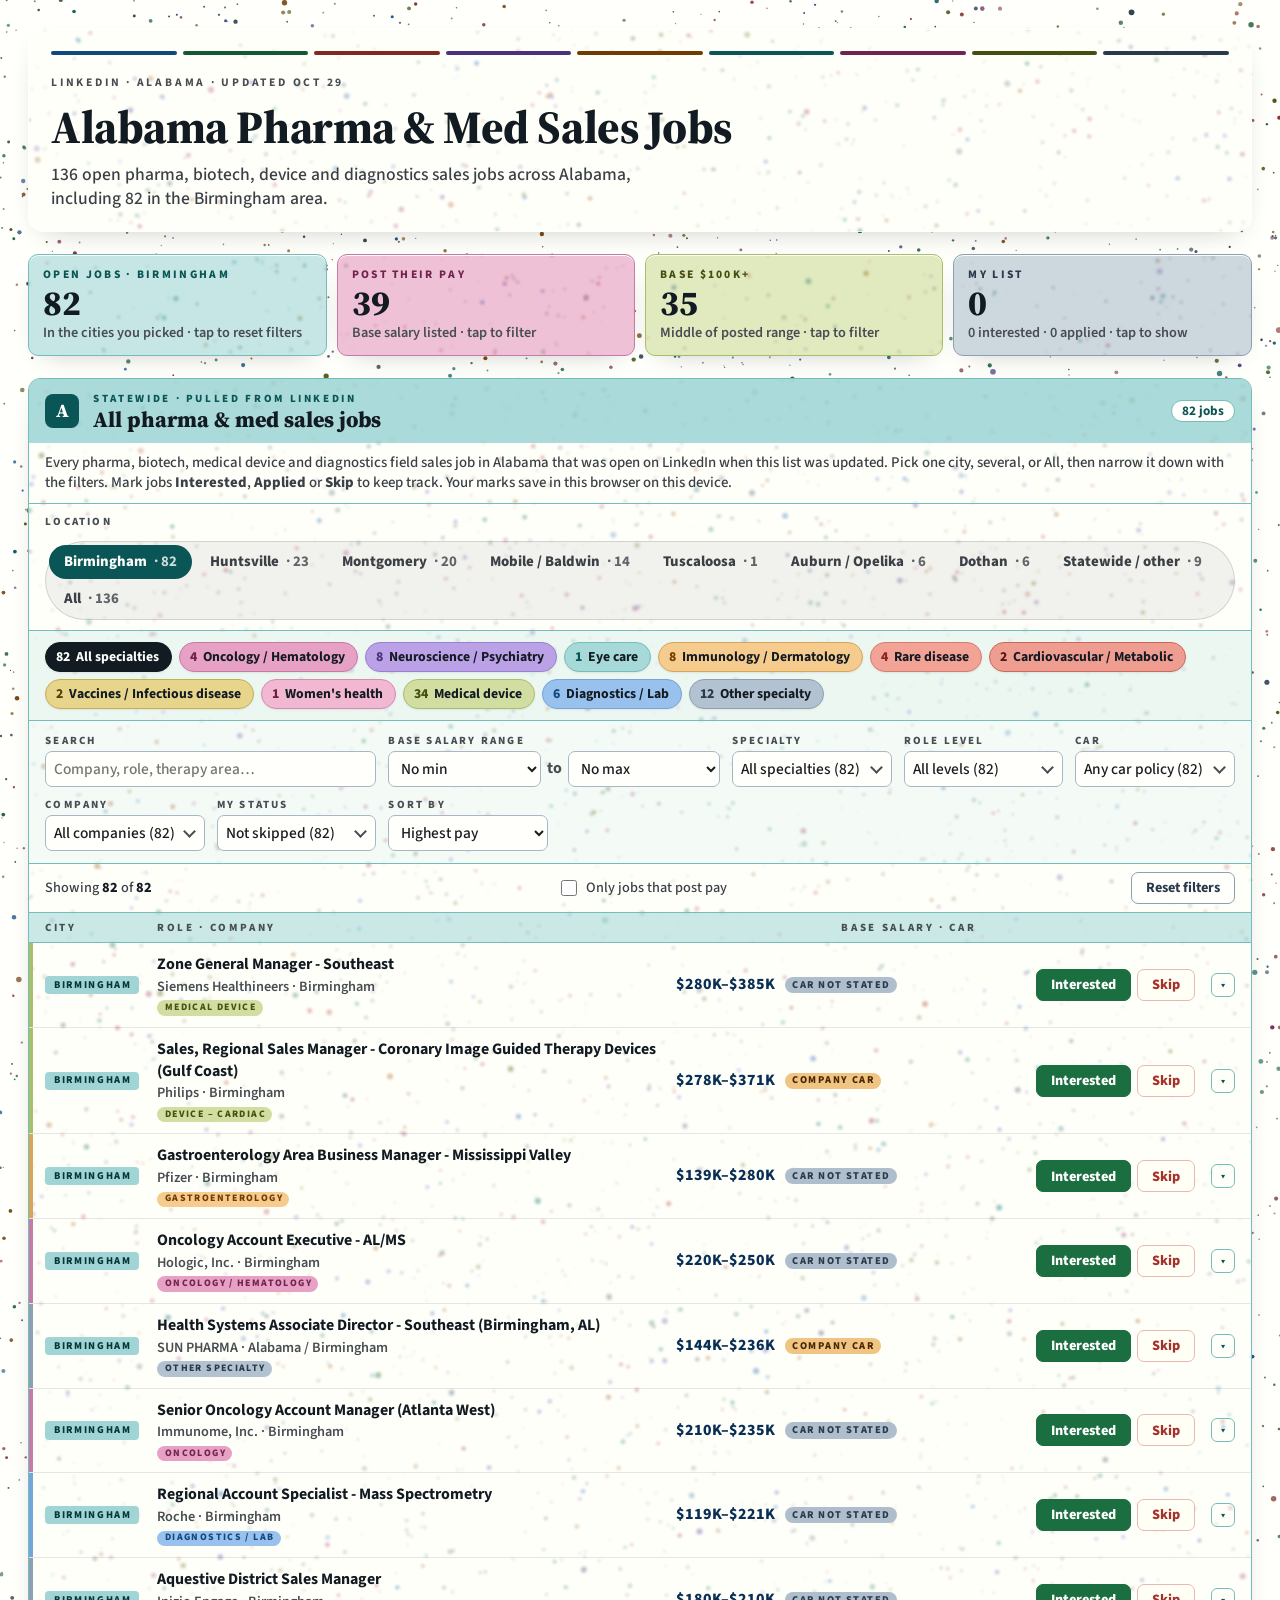
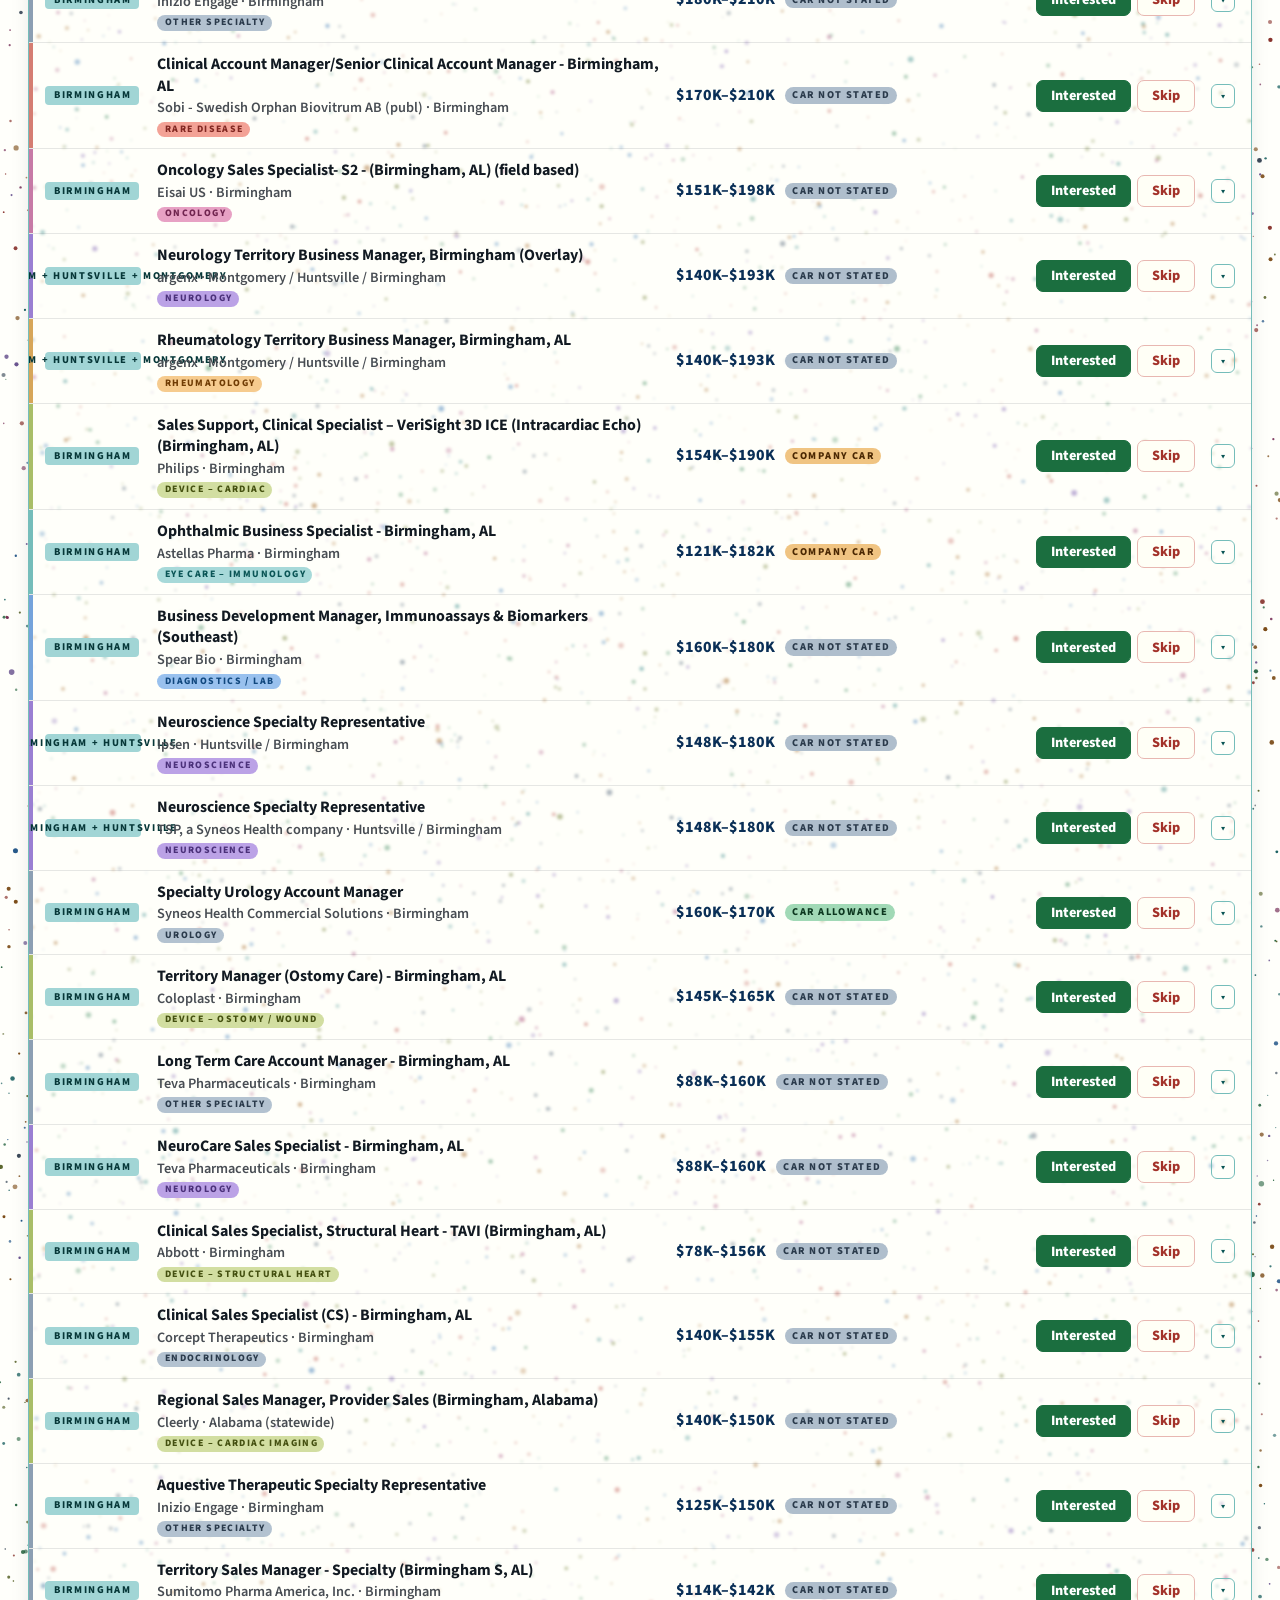
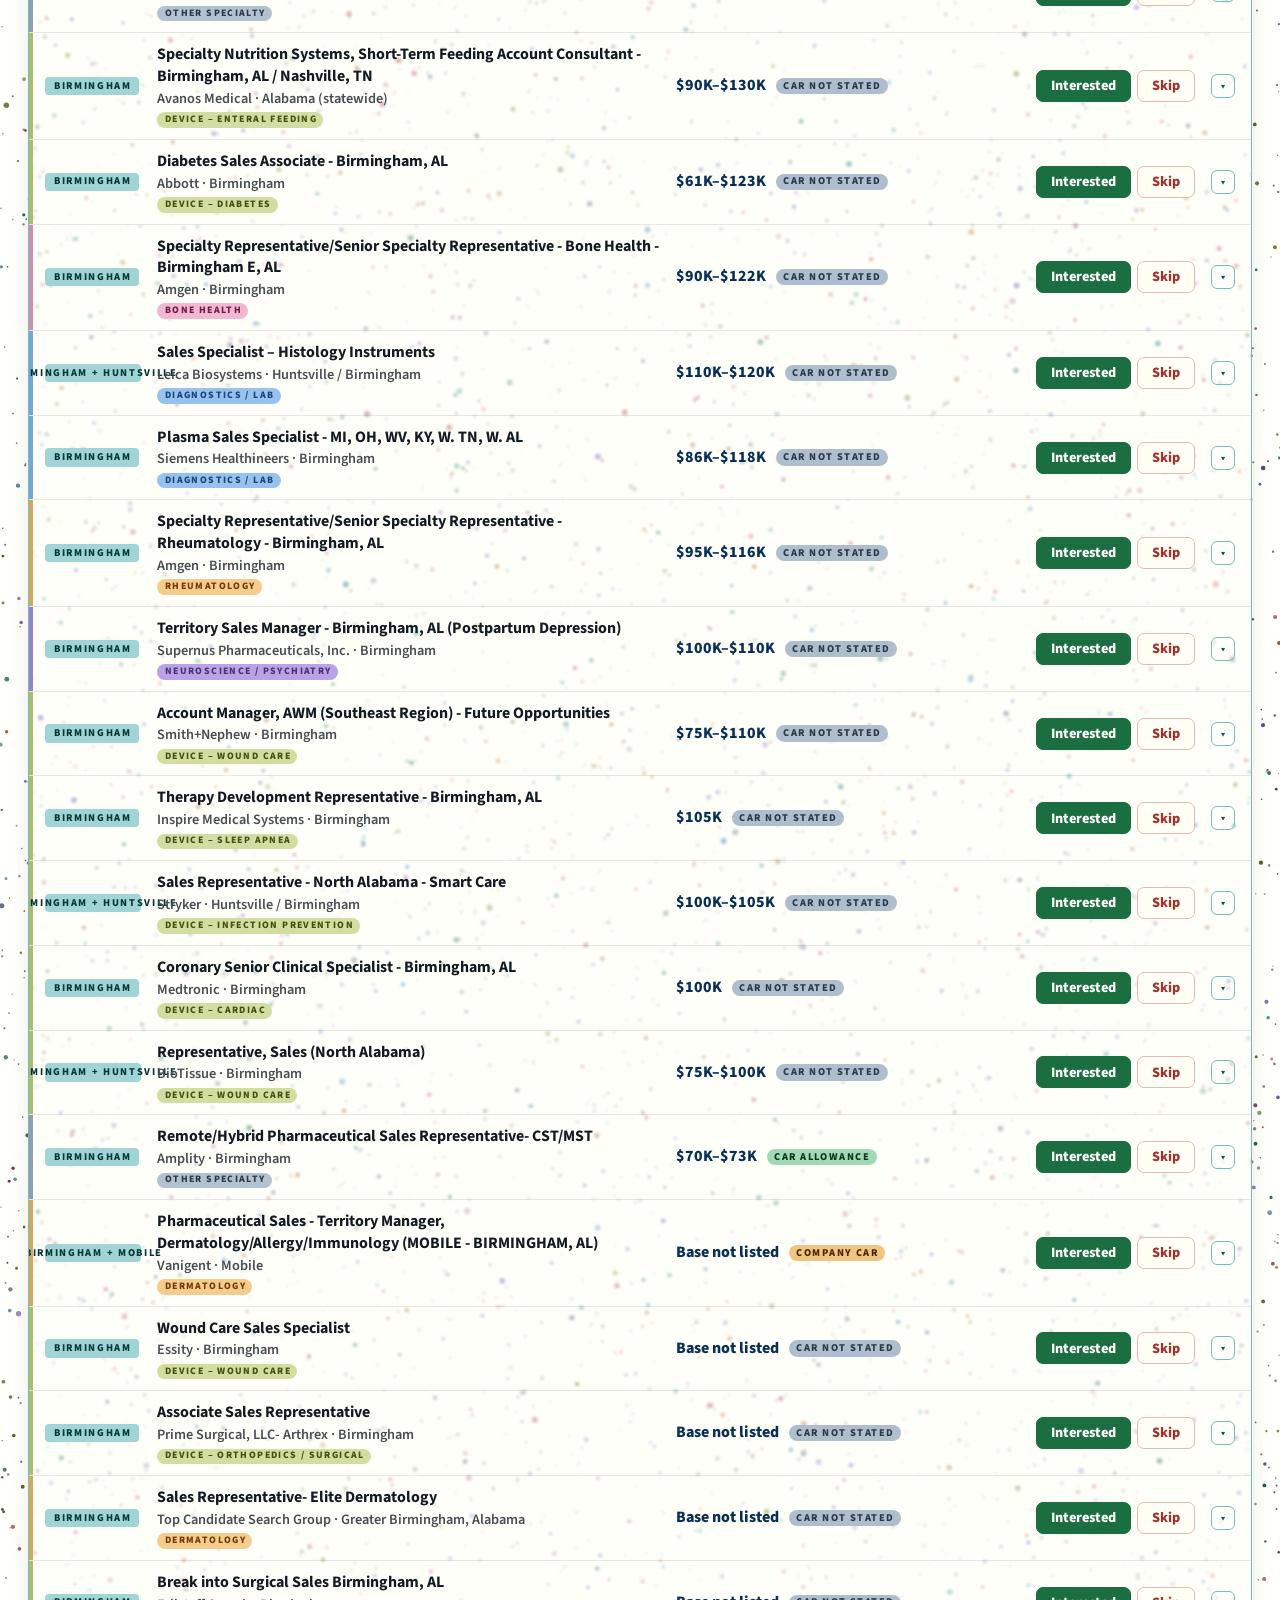
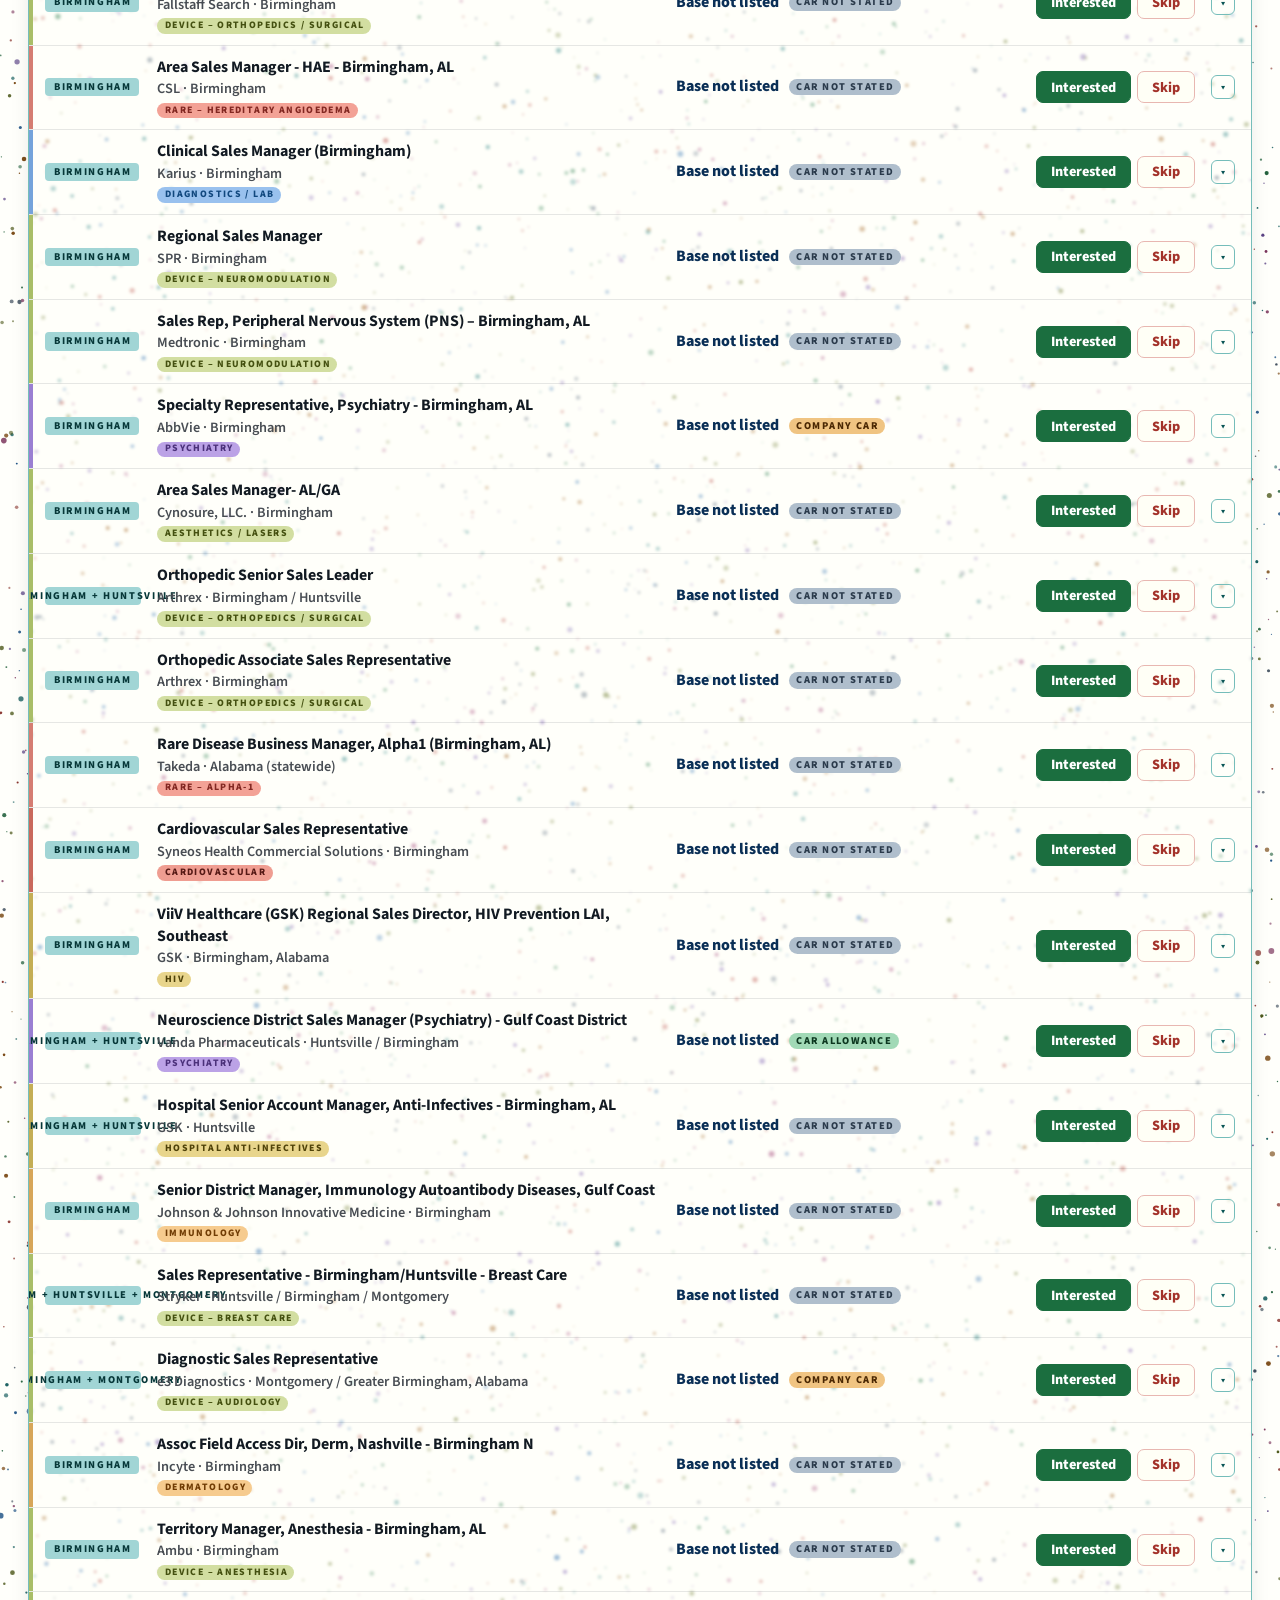
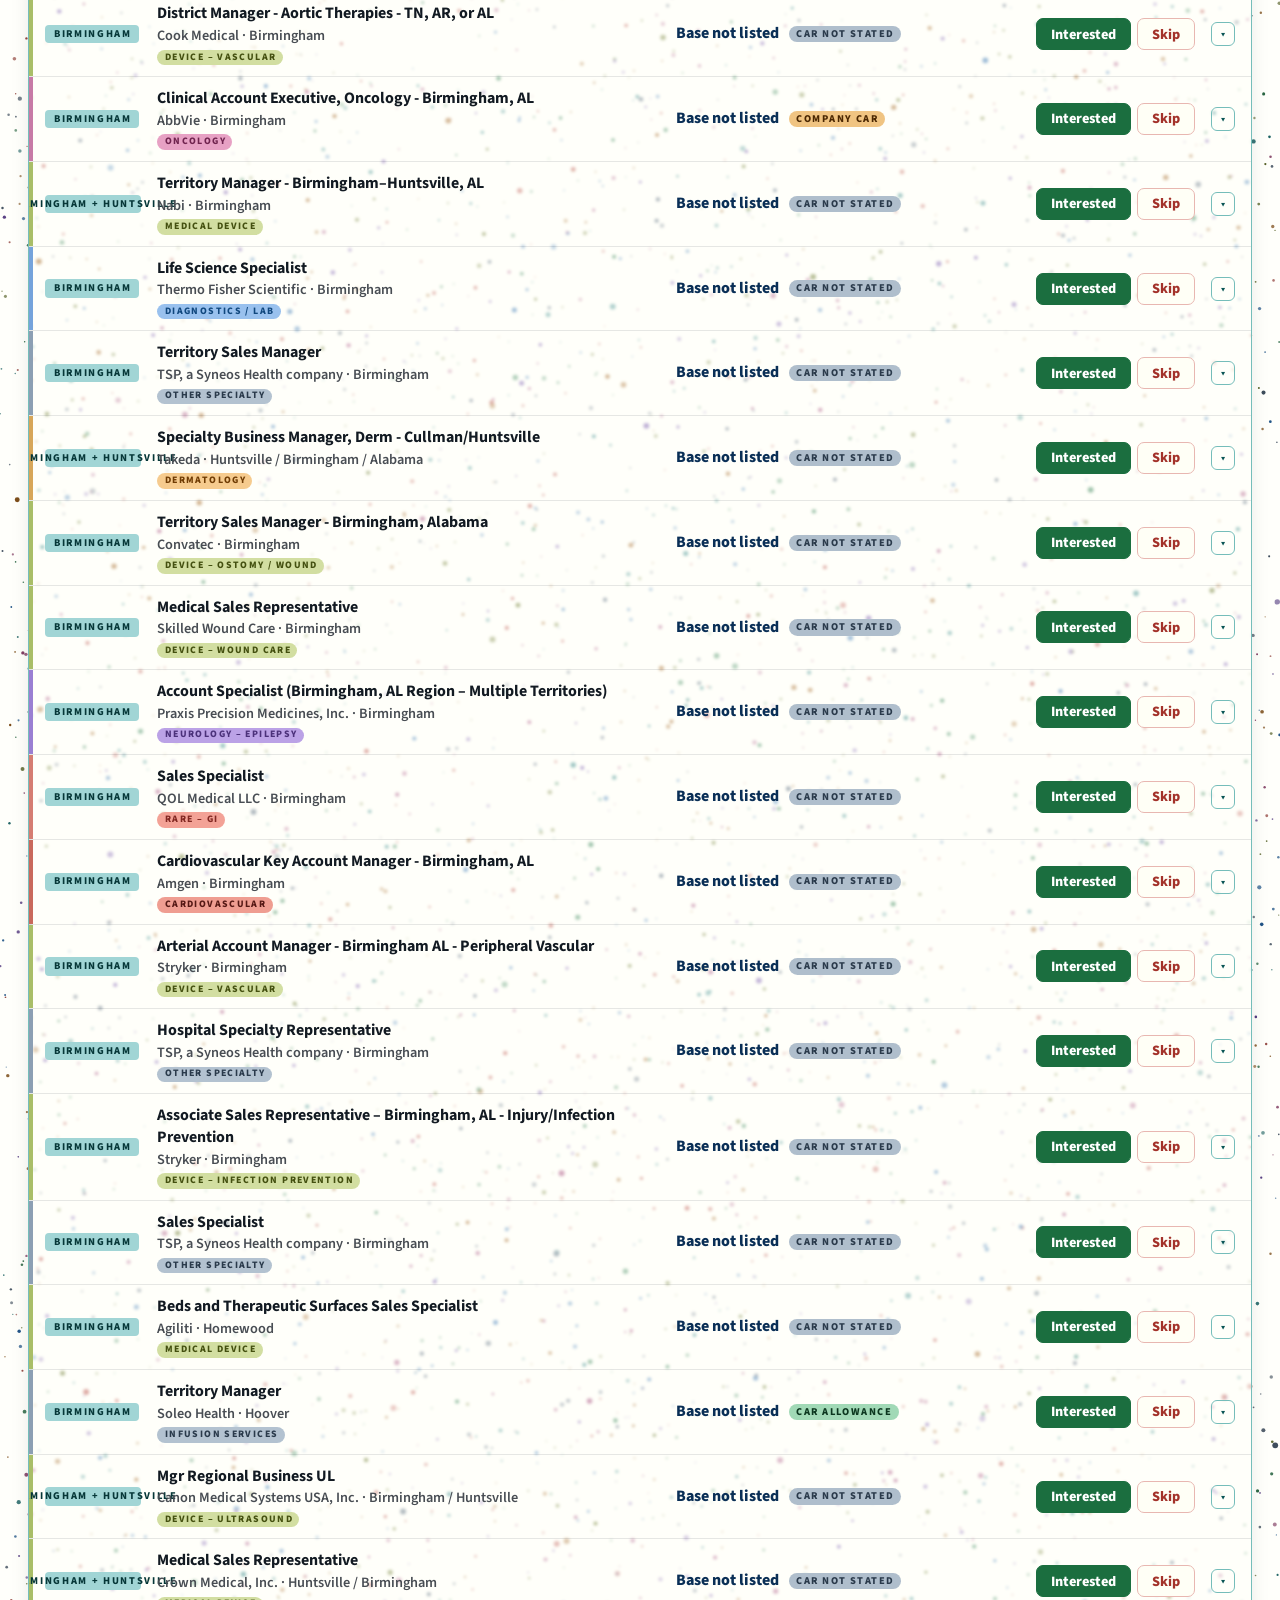
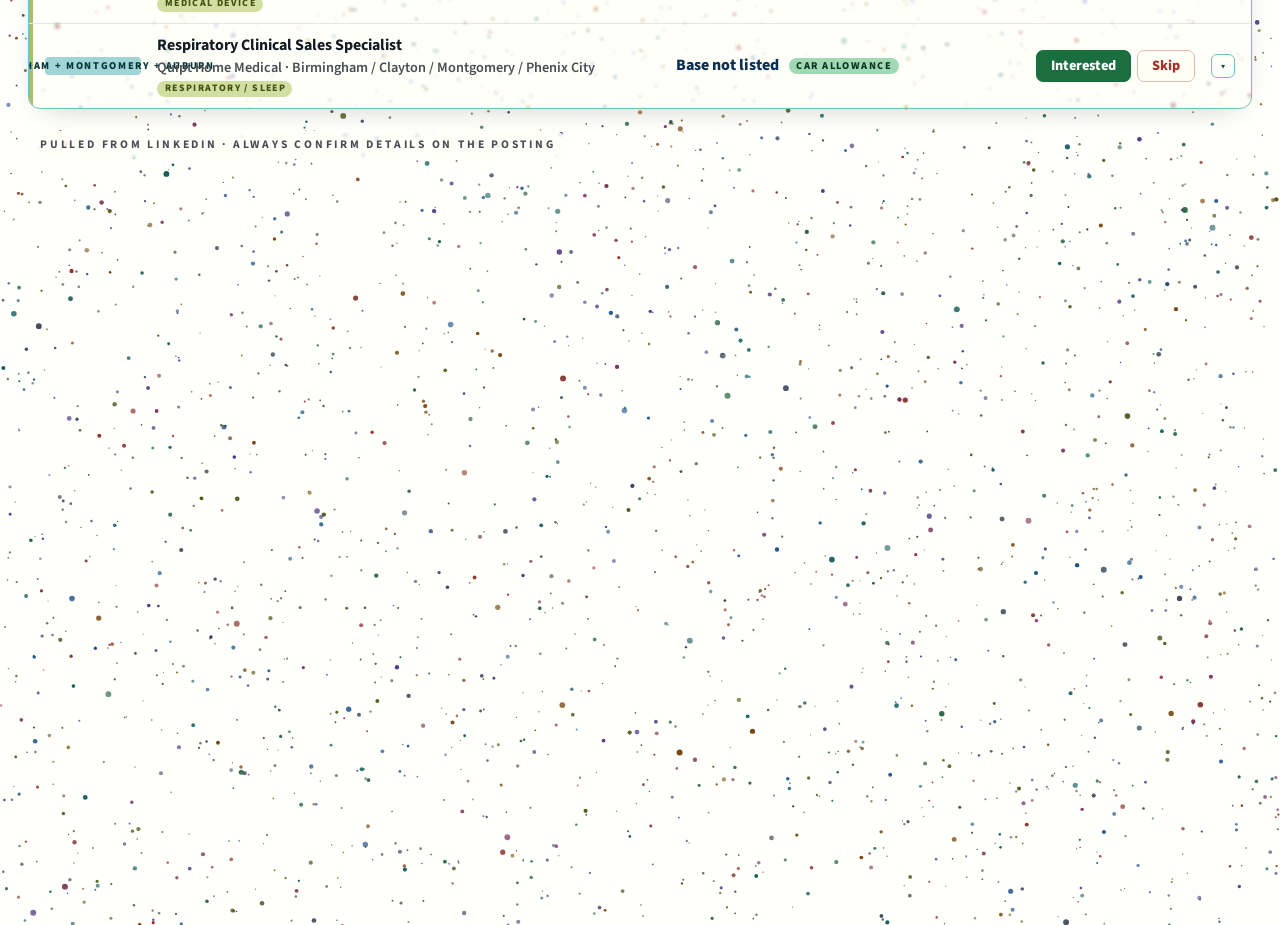
==== commit c8085847: "Daily refresh 2026-10-29 Co-Authored-By: Claude Opus 5.5 <noreply@anthropic.com>" ====
--- a/index.html
+++ b/index.html
@@ -255,7 +255,7 @@
         <span style="background:#4B317A"></span><span style="background:#703C04"></span><span style="background:#0A5556"></span>
         <span style="background:#70244F"></span><span style="background:#445010"></span><span style="background:#2A3A4B"></span>
       </div>
-      <p class="cc-kicker">LinkedIn · Alabama · Updated Oct 28</p>
+      <p class="cc-kicker">LinkedIn · Alabama · Updated Oct 29</p>
       <h1>Alabama Pharma &amp; Med Sales Jobs</h1>
       <p class="cc-take" id="takeaway">Loading jobs…</p>
     </header>
@@ -327,7 +327,7 @@
 <script>
 (function () {
   const $ = (id) => document.getElementById(id);
-  const JOBS = [{"id": "quipt-home-medical-respiratory-clinical-sales-sp-22620", "company": "Quipt Home Medical", "role": "Respiratory Clinical Sales Specialist", "territory": "Birmingham / Clayton / Montgomery / Phenix City", "cities": ["BHM", "MGM", "AUB"], "specialty": "Medical device", "area": "Respiratory / sleep", "level": "Specialist / Senior", "base_min": null, "base_max": null, "incentive": "Not stated", "quarterly_stated": false, "car": "Car allowance", "car_detail": "Posting mentions a car or vehicle allowance.", "note": "LinkedIn shows 4 listings for this job in Alabama; Asks for 1+ years of experience; Posted a long time ago. It may be an evergreen listing", "summary": "Quipt Home Medical is hiring a Respiratory Clinical Sales Specialist (Birmingham / Clayton / Montgomery / Phenix City). Base pay isn't posted on LinkedIn.", "url": "https://www.linkedin.com/jobs/view/4149622620/", "linkedin_id": "4149622620", "verified_on": "2026-10-28", "found": "2025-02-11"}, {"id": "quipt-home-medical-medical-sales-representative-28133", "company": "Quipt Home Medical", "role": "Medical Sales Representative", "territory": "Montgomery", "cities": ["MGM"], "specialty": "Medical device", "area": "Respiratory / sleep", "level": "Sales Representative", "base_min": null, "base_max": null, "incentive": "Not stated", "quarterly_stated": false, "car": "Car allowance", "car_detail": "Posting mentions a car or vehicle allowance.", "note": "Posted a long time ago. It may be an evergreen listing", "summary": "Quipt Home Medical is hiring a Medical Sales Representative (Montgomery). Base pay isn't posted on LinkedIn.", "url": "https://www.linkedin.com/jobs/view/4149628133/", "linkedin_id": "4149628133", "verified_on": "2026-10-28", "found": "2025-02-11"}, {"id": "sun-pharma-territory-manager-dermatology-immu-32602", "company": "SUN PHARMA", "role": "Territory Manager, Dermatology & Immunology - Alabama S", "territory": "Alabama / Mobile", "cities": ["MOB"], "specialty": "Immunology / Dermatology", "area": "Dermatology", "level": "Account Manager / KAM", "base_min": 130000, "base_max": 160000, "incentive": "Quarterly incentive mentioned", "quarterly_stated": true, "car": "Not stated", "car_detail": "Posting doesn’t mention a car policy. Ask the recruiter.", "note": "LinkedIn shows 2 listings for this job in Alabama; Asks for 3+ years of experience", "summary": "SUN PHARMA is hiring a Territory Manager, Dermatology & Immunology - Alabama S (Alabama / Mobile). Posted base pay: $130K–$160K.", "url": "https://www.linkedin.com/jobs/view/4482032602/", "linkedin_id": "4482032602", "verified_on": "2026-10-28", "found": "2026-10-21"}, {"id": "argenx-rheumatology-territory-business-manager-25970", "company": "argenx", "role": "Rheumatology Territory Business Manager, Birmingham, AL", "territory": "Montgomery / Huntsville / Birmingham", "cities": ["BHM", "HSV", "MGM"], "specialty": "Immunology / Dermatology", "area": "Rheumatology", "level": "Account Manager / KAM", "base_min": 140000, "base_max": 192500, "incentive": "Not stated", "quarterly_stated": false, "car": "Not stated", "car_detail": "Posting doesn’t mention a car policy. Ask the recruiter.", "note": "LinkedIn shows 3 listings for this job in Alabama; Asks for 5+ years of experience", "summary": "argenx is hiring a Rheumatology Territory Business Manager, Birmingham, AL (Montgomery / Huntsville / Birmingham). Posted base pay: $140K–$192K.", "url": "https://www.linkedin.com/jobs/view/4477725970/", "linkedin_id": "4477725970", "verified_on": "2026-10-28", "found": "2026-10-16"}, {"id": "regeneron-medical-specialist-ii-ophthalmology-t-71690", "company": "Regeneron", "role": "Medical Specialist II Ophthalmology -TN, AL, & Pensacola to Tallahassee, FL", "territory": "Alabama (statewide)", "cities": ["STW"], "specialty": "Eye care", "area": "Eye care – retina", "level": "Specialist / Senior", "base_min": 178500, "base_max": 241500, "incentive": "Not stated", "quarterly_stated": false, "car": "Not stated", "car_detail": "Posting doesn’t mention a car policy. Ask the recruiter.", "note": "Territory may reach outside Alabama. Check the posting; LinkedIn shows 2 listings for this job in Alabama; Asks for 5+ years of experience", "summary": "Regeneron is hiring a Medical Specialist II Ophthalmology -TN, AL, & Pensacola to Tallahassee, FL (Alabama (statewide)). Posted base pay: $178K–$242K.", "url": "https://www.linkedin.com/jobs/view/4476271690/", "linkedin_id": "4476271690", "verified_on": "2026-10-28", "found": "2026-10-09"}, {"id": "corcept-therapeutics-clinical-sales-specialist-96080", "company": "Corcept Therapeutics", "role": "Clinical Sales Specialist (CS) - Montgomery, AL", "territory": "Montgomery", "cities": ["MGM"], "specialty": "Other specialty", "area": "Endocrinology", "level": "Specialist / Senior", "base_min": 140000, "base_max": 155000, "incentive": "Not stated", "quarterly_stated": false, "car": "Not stated", "car_detail": "Posting doesn’t mention a car policy. Ask the recruiter.", "note": "", "summary": "Corcept Therapeutics is hiring a Clinical Sales Specialist (CS) - Montgomery, AL (Montgomery). Posted base pay: $140K–$155K.", "url": "https://www.linkedin.com/jobs/view/4478196080/", "linkedin_id": "4478196080", "verified_on": "2026-10-28", "found": "2026-10-14"}, {"id": "argenx-neurology-territory-business-manager-bir-06349", "company": "argenx", "role": "Neurology Territory Business Manager, Birmingham (Overlay)", "territory": "Montgomery / Huntsville / Birmingham", "cities": ["BHM", "HSV", "MGM"], "specialty": "Neuroscience / Psychiatry", "area": "Neurology", "level": "Account Manager / KAM", "base_min": 140000, "base_max": 192500, "incentive": "Not stated", "quarterly_stated": false, "car": "Not stated", "car_detail": "Posting doesn’t mention a car policy. Ask the recruiter.", "note": "LinkedIn shows 3 listings for this job in Alabama; Asks for 5+ years of experience", "summary": "argenx is hiring a Neurology Territory Business Manager, Birmingham (Overlay) (Montgomery / Huntsville / Birmingham). Posted base pay: $140K–$192K.", "url": "https://www.linkedin.com/jobs/view/4481006349/", "linkedin_id": "4481006349", "verified_on": "2026-10-28", "found": "2026-10-23"}, {"id": "pfizer-gastroenterology-area-business-manager-62634", "company": "Pfizer", "role": "Gastroenterology Area Business Manager - Mississippi Valley", "territory": "Birmingham", "cities": ["BHM"], "specialty": "Immunology / Dermatology", "area": "Gastroenterology", "level": "Account Manager / KAM", "base_min": 139000, "base_max": 280400, "incentive": "Not stated", "quarterly_stated": false, "car": "Not stated", "car_detail": "Posting doesn’t mention a car policy. Ask the recruiter.", "note": "Territory may reach outside Alabama. Check the posting; Asks for 5+ years of experience", "summary": "Pfizer is hiring a Gastroenterology Area Business Manager - Mississippi Valley (Birmingham). Posted base pay: $139K–$280K.", "url": "https://www.linkedin.com/jobs/view/4484262634/", "linkedin_id": "4484262634", "verified_on": "2026-10-28", "found": "2026-10-27"}, {"id": "boehringer-ingelheim-cardiovascular-renal-sales-90408", "company": "Boehringer Ingelheim", "role": "Cardiovascular-Renal Sales Consultant - Montgomery, AL", "territory": "Montgomery", "cities": ["MGM"], "specialty": "Cardiovascular / Metabolic", "area": "Cardiovascular", "level": "Specialist / Senior", "base_min": null, "base_max": null, "incentive": "Not stated", "quarterly_stated": false, "car": "Not stated", "car_detail": "Posting doesn’t mention a car policy. Ask the recruiter.", "note": "", "summary": "Boehringer Ingelheim is hiring a Cardiovascular-Renal Sales Consultant - Montgomery, AL (Montgomery). Base pay isn't posted on LinkedIn.", "url": "https://www.linkedin.com/jobs/view/4479890408/", "linkedin_id": "4479890408", "verified_on": "2026-10-28", "found": "2026-10-15"}, {"id": "ucb-clinical-account-specialist-hs-mobile-73076", "company": "UCB", "role": "Clinical Account Specialist HS - Mobile", "territory": "Mobile", "cities": ["MOB"], "specialty": "Immunology / Dermatology", "area": "Dermatology", "level": "Account Manager / KAM", "base_min": 132000, "base_max": 174000, "incentive": "Not stated", "quarterly_stated": false, "car": "Not stated", "car_detail": "Posting doesn’t mention a car policy. Ask the recruiter.", "note": "Asks for 3+ years of experience", "summary": "UCB is hiring a Clinical Account Specialist HS - Mobile (Mobile). Posted base pay: $132K–$174K.", "url": "https://www.linkedin.com/jobs/view/4483173076/", "linkedin_id": "4483173076", "verified_on": "2026-10-28", "found": "2026-10-23"}, {"id": "axsome-therapeutics-specialty-account-manager-l-12697", "company": "Axsome Therapeutics, Inc.", "role": "Specialty Account Manager, Long Term Care (Mobile, AL)", "territory": "Mobile", "cities": ["MOB"], "specialty": "Neuroscience / Psychiatry", "area": "Neuroscience – long-term care", "level": "Account Manager / KAM", "base_min": 120000, "base_max": 185000, "incentive": "Quarterly incentive mentioned", "quarterly_stated": true, "car": "Not stated", "car_detail": "Posting doesn’t mention a car policy. Ask the recruiter.", "note": "Asks for 5+ years of experience", "summary": "Axsome Therapeutics, Inc. is hiring a Specialty Account Manager, Long Term Care (Mobile, AL) (Mobile). Posted base pay: $120K–$185K.", "url": "https://www.linkedin.com/jobs/view/4458012697/", "linkedin_id": "4458012697", "verified_on": "2026-10-28", "found": "2026-08-27"}, {"id": "teva-pharmaceuticals-neurocare-sales-specialist-44127", "company": "Teva Pharmaceuticals", "role": "NeuroCare Sales Specialist - Birmingham, AL", "territory": "Birmingham", "cities": ["BHM"], "specialty": "Neuroscience / Psychiatry", "area": "Neurology", "level": "Specialist / Senior", "base_min": 88000, "base_max": 160000, "incentive": "Not stated", "quarterly_stated": false, "car": "Not stated", "car_detail": "Posting doesn’t mention a car policy. Ask the recruiter.", "note": "Asks for 1+ years of experience", "summary": "Teva Pharmaceuticals is hiring a NeuroCare Sales Specialist - Birmingham, AL (Birmingham). Posted base pay: $88K–$160K.", "url": "https://www.linkedin.com/jobs/view/4454844127/", "linkedin_id": "4454844127", "verified_on": "2026-10-28", "found": "2026-08-15"}, {"id": "praxis-precision-medicines-account-specialist-b-49894", "company": "Praxis Precision Medicines, Inc.", "role": "Account Specialist (Birmingham, AL Region – Multiple Territories)", "territory": "Birmingham", "cities": ["BHM"], "specialty": "Neuroscience / Psychiatry", "area": "Neurology – epilepsy", "level": "Account Manager / KAM", "base_min": null, "base_max": null, "incentive": "Quarterly incentive mentioned", "quarterly_stated": true, "car": "Not stated", "car_detail": "Posting doesn’t mention a car policy. Ask the recruiter.", "note": "Asks for 5+ years of experience", "summary": "Praxis Precision Medicines, Inc. is hiring an Account Specialist (Birmingham, AL Region – Multiple Territories) (Birmingham). Base pay isn't posted on LinkedIn.", "url": "https://www.linkedin.com/jobs/view/4471949894/", "linkedin_id": "4471949894", "verified_on": "2026-10-28", "found": "2026-09-29"}, {"id": "tandem-diabetes-care-territory-manager-alabama-48331", "company": "Tandem Diabetes Care", "role": "Territory Manager - Alabama South", "territory": "Greater Dothan", "cities": ["DHN"], "specialty": "Medical device", "area": "Device – diabetes", "level": "Account Manager / KAM", "base_min": 91890, "base_max": 112310, "incentive": "Not stated", "quarterly_stated": false, "car": "Not stated", "car_detail": "Posting doesn’t mention a car policy. Ask the recruiter.", "note": "Territory may reach outside Alabama. Check the posting; Asks for 3+ years of experience", "summary": "Tandem Diabetes Care is hiring a Territory Manager - Alabama South (Greater Dothan). Posted base pay: $92K–$112K.", "url": "https://www.linkedin.com/jobs/view/4479748331/", "linkedin_id": "4479748331", "verified_on": "2026-10-28", "found": "2026-10-15"}, {"id": "tsp-neuroscience-specialty-representative-30622", "company": "TSP, a Syneos Health company", "role": "Neuroscience Specialty Representative", "territory": "Huntsville / Birmingham", "cities": ["BHM", "HSV"], "specialty": "Neuroscience / Psychiatry", "area": "Neuroscience", "level": "Sales Representative", "base_min": 148000, "base_max": 180000, "incentive": "Not stated", "quarterly_stated": false, "car": "Not stated", "car_detail": "Posting doesn’t mention a car policy. Ask the recruiter.", "note": "Contract sales organization role (you’d represent a partner company’s product); LinkedIn shows 2 listings for this job in Alabama", "summary": "TSP, a Syneos Health company is hiring a Neuroscience Specialty Representative (Huntsville / Birmingham). Posted base pay: $148K–$180K.", "url": "https://www.linkedin.com/jobs/view/4472630622/", "linkedin_id": "4472630622", "verified_on": "2026-10-28", "found": "2026-09-30"}, {"id": "amgen-specialty-representative-senior-specialty-78786", "company": "Amgen", "role": "Specialty Representative/Senior Specialty Representative - Bone Health - Birmingham E, AL", "territory": "Birmingham", "cities": ["BHM"], "specialty": "Women's health", "area": "Bone health", "level": "Specialist / Senior", "base_min": 89880, "base_max": 121602, "incentive": "Not stated", "quarterly_stated": false, "car": "Not stated", "car_detail": "Posting doesn’t mention a car policy. Ask the recruiter.", "note": "LinkedIn shows 2 listings for this job in Alabama; Asks for 4+ years of experience", "summary": "Amgen is hiring a Specialty Representative/Senior Specialty Representative - Bone Health - Birmingham E, AL (Birmingham). Posted base pay: $90K–$122K.", "url": "https://www.linkedin.com/jobs/view/4483378786/", "linkedin_id": "4483378786", "verified_on": "2026-10-28", "found": "2026-10-25"}, {"id": "alkermes-territory-business-manager-psychiatry-03109", "company": "Alkermes", "role": "Territory Business Manager Psychiatry – Gulf Coast", "territory": "Mobile", "cities": ["MOB"], "specialty": "Neuroscience / Psychiatry", "area": "Psychiatry", "level": "Account Manager / KAM", "base_min": 125000, "base_max": 155000, "incentive": "Not stated", "quarterly_stated": false, "car": "Not stated", "car_detail": "Posting doesn’t mention a car policy. Ask the recruiter.", "note": "Territory may reach outside Alabama. Check the posting; Asks for 2+ years of experience", "summary": "Alkermes is hiring a Territory Business Manager Psychiatry – Gulf Coast (Mobile). Posted base pay: $125K–$155K.", "url": "https://www.linkedin.com/jobs/view/4476103109/", "linkedin_id": "4476103109", "verified_on": "2026-10-28", "found": "2026-10-05"}, {"id": "collegium-pharmaceutical-cns-neuroscience-adhd-89479", "company": "Collegium Pharmaceutical, Inc.", "role": "CNS/Neuroscience, ADHD Territory Sales Representative - Montgomery AL", "territory": "Auburn / Phenix City / Prattville / Opelika / Dothan / Mo…", "cities": ["MGM", "AUB", "DHN"], "specialty": "Neuroscience / Psychiatry", "area": "Psychiatry – ADHD", "level": "Sales Representative", "base_min": null, "base_max": null, "incentive": "Quarterly incentive mentioned", "quarterly_stated": true, "car": "Not stated", "car_detail": "Posting doesn’t mention a car policy. Ask the recruiter.", "note": "LinkedIn shows 6 listings for this job in Alabama; Asks for 4+ years of experience", "summary": "Collegium Pharmaceutical, Inc. is hiring a CNS/Neuroscience, ADHD Territory Sales Representative - Montgomery AL (Auburn / Phenix City / Prattville / Opelika / Dothan / Mo…). Base pay isn't posted on LinkedIn.", "url": "https://www.linkedin.com/jobs/view/4473389479/", "linkedin_id": "4473389479", "verified_on": "2026-10-28", "found": "2026-10-02"}, {"id": "otsuka-pharmaceutical-companies-pharmaceutical-00820", "company": "Otsuka Pharmaceutical Companies (U.S.)", "role": "Pharmaceutical Sales - Neuroscience Specialist - Montgomery, AL", "territory": "Montgomery", "cities": ["MGM"], "specialty": "Neuroscience / Psychiatry", "area": "Psychiatry", "level": "Specialist / Senior", "base_min": null, "base_max": null, "incentive": "Not stated", "quarterly_stated": false, "car": "Not stated", "car_detail": "Posting doesn’t mention a car policy. Ask the recruiter.", "note": "Asks for 2+ years of experience", "summary": "Otsuka Pharmaceutical Companies (U.S.) is hiring a Pharmaceutical Sales - Neuroscience Specialist - Montgomery, AL (Montgomery). Base pay isn't posted on LinkedIn.", "url": "https://www.linkedin.com/jobs/view/4473000820/", "linkedin_id": "4473000820", "verified_on": "2026-10-28", "found": "2026-10-26"}, {"id": "ipsen-neuroscience-specialty-representative-51288", "company": "Ipsen", "role": "Neuroscience Specialty Representative", "territory": "Huntsville / Birmingham", "cities": ["BHM", "HSV"], "specialty": "Neuroscience / Psychiatry", "area": "Neuroscience", "level": "Sales Representative", "base_min": 148000, "base_max": 180000, "incentive": "Not stated", "quarterly_stated": false, "car": "Not stated", "car_detail": "Posting doesn’t mention a car policy. Ask the recruiter.", "note": "LinkedIn shows 2 listings for this job in Alabama", "summary": "Ipsen is hiring a Neuroscience Specialty Representative (Huntsville / Birmingham). Posted base pay: $148K–$180K.", "url": "https://www.linkedin.com/jobs/view/4473951288/", "linkedin_id": "4473951288", "verified_on": "2026-10-28", "found": "2026-10-07"}, {"id": "takeda-rare-disease-business-manager-alpha1-bi-12299", "company": "Takeda", "role": "Rare Disease Business Manager, Alpha1 (Birmingham, AL)", "territory": "Alabama (statewide)", "cities": ["BHM"], "specialty": "Rare disease", "area": "Rare – alpha-1", "level": "Account Manager / KAM", "base_min": null, "base_max": null, "incentive": "Not stated", "quarterly_stated": false, "car": "Not stated", "car_detail": "Posting doesn’t mention a car policy. Ask the recruiter.", "note": "Asks for 3+ years of experience", "summary": "Takeda is hiring a Rare Disease Business Manager, Alpha1 (Birmingham, AL) (Alabama (statewide)). Base pay isn't posted on LinkedIn.", "url": "https://www.linkedin.com/jobs/view/4479412299/", "linkedin_id": "4479412299", "verified_on": "2026-10-28", "found": "2026-10-21"}, {"id": "eisai-us-oncology-sales-specialist-s2-birmin-47251", "company": "Eisai US", "role": "Oncology Sales Specialist- S2 - (Birmingham, AL) (field based)", "territory": "Birmingham", "cities": ["BHM"], "specialty": "Oncology / Hematology", "area": "Oncology", "level": "Specialist / Senior", "base_min": 151040, "base_max": 198200, "incentive": "Not stated", "quarterly_stated": false, "car": "Not stated", "car_detail": "Posting doesn’t mention a car policy. Ask the recruiter.", "note": "Asks for 2+ years of experience", "summary": "Eisai US is hiring an Oncology Sales Specialist- S2 - (Birmingham, AL) (field based) (Birmingham). Posted base pay: $151K–$198K.", "url": "https://www.linkedin.com/jobs/view/4470047251/", "linkedin_id": "4470047251", "verified_on": "2026-10-28", "found": "2026-10-16"}, {"id": "sun-pharma-health-systems-associate-director-s-22211", "company": "SUN PHARMA", "role": "Health Systems Associate Director - Southeast (Birmingham, AL)", "territory": "Alabama / Birmingham", "cities": ["BHM"], "specialty": "Other specialty", "area": "", "level": "Manager / Director", "base_min": 143500, "base_max": 235500, "incentive": "Quarterly incentive mentioned", "quarterly_stated": true, "car": "Company car", "car_detail": "Posting mentions a company car or fleet vehicle.", "note": "Leadership or people-manager role; Territory may reach outside Alabama. Check the posting; LinkedIn shows 2 listings for this job in Alabama; Asks for 3+ years of experience", "summary": "SUN PHARMA is hiring a Health Systems Associate Director - Southeast (Birmingham, AL) (Alabama / Birmingham). Posted base pay: $144K–$236K.", "url": "https://www.linkedin.com/jobs/view/4477822211/", "linkedin_id": "4477822211", "verified_on": "2026-10-28", "found": "2026-10-09"}, {"id": "amgen-senior-specialty-representative-bone-hea-72023", "company": "Amgen", "role": "Senior Specialty Representative - Bone Health - Birmingham West, AL", "territory": "Birmingham", "cities": ["BHM"], "specialty": "Women's health", "area": "Bone health", "level": "Specialist / Senior", "base_min": 115036, "base_max": 155638, "incentive": "Not stated", "quarterly_stated": false, "car": "Not stated", "car_detail": "Posting doesn’t mention a car policy. Ask the recruiter.", "note": "LinkedIn shows 2 listings for this job in Alabama; Asks for 3+ years of experience", "summary": "Amgen is hiring a Senior Specialty Representative - Bone Health - Birmingham West, AL (Birmingham). Posted base pay: $115K–$156K.", "url": "https://www.linkedin.com/jobs/view/4480572023/", "linkedin_id": "4480572023", "verified_on": "2026-10-28", "found": "2026-10-21"}, {"id": "sumitomo-pharma-america-territory-sales-manager-27932", "company": "Sumitomo Pharma America, Inc.", "role": "Territory Sales Manager - Specialty (Birmingham S, AL)", "territory": "Birmingham", "cities": ["BHM"], "specialty": "Other specialty", "area": "", "level": "Account Manager / KAM", "base_min": 113600, "base_max": 142000, "incentive": "Not stated", "quarterly_stated": false, "car": "Not stated", "car_detail": "Posting doesn’t mention a car policy. Ask the recruiter.", "note": "", "summary": "Sumitomo Pharma America, Inc. is hiring a Territory Sales Manager - Specialty (Birmingham S, AL) (Birmingham). Posted base pay: $114K–$142K.", "url": "https://www.linkedin.com/jobs/view/4466927932/", "linkedin_id": "4466927932", "verified_on": "2026-10-28", "found": "2026-10-10"}, {"id": "amgen-specialty-representative-senior-specialty-07506", "company": "Amgen", "role": "Specialty Representative/Senior Specialty Representative - Rheumatology - Birmingham, AL", "territory": "Birmingham", "cities": ["BHM"], "specialty": "Immunology / Dermatology", "area": "Rheumatology", "level": "Specialist / Senior", "base_min": 95167, "base_max": 116315, "incentive": "Not stated", "quarterly_stated": false, "car": "Not stated", "car_detail": "Posting doesn’t mention a car policy. Ask the recruiter.", "note": "LinkedIn shows 2 listings for this job in Alabama; Asks for 4+ years of experience", "summary": "Amgen is hiring a Specialty Representative/Senior Specialty Representative - Rheumatology - Birmingham, AL (Birmingham). Posted base pay: $95K–$116K.", "url": "https://www.linkedin.com/jobs/view/4466707506/", "linkedin_id": "4466707506", "verified_on": "2026-10-28", "found": "2026-09-12"}, {"id": "takeda-specialty-business-manager-derm-cullma-90900", "company": "Takeda", "role": "Specialty Business Manager, Derm - Cullman/Huntsville", "territory": "Huntsville / Birmingham / Alabama", "cities": ["BHM", "HSV"], "specialty": "Immunology / Dermatology", "area": "Dermatology", "level": "Account Manager / KAM", "base_min": null, "base_max": null, "incentive": "Not stated", "quarterly_stated": false, "car": "Not stated", "car_detail": "Posting doesn’t mention a car policy. Ask the recruiter.", "note": "LinkedIn shows 3 listings for this job in Alabama; Asks for 3+ years of experience", "summary": "Takeda is hiring a Specialty Business Manager, Derm - Cullman/Huntsville (Huntsville / Birmingham / Alabama). Base pay isn't posted on LinkedIn.", "url": "https://www.linkedin.com/jobs/view/4457790900/", "linkedin_id": "4457790900", "verified_on": "2026-10-28", "found": "2026-10-09"}, {"id": "eli-lilly-and-company-pharmaceutical-sales-ter-24306", "company": "Eli Lilly and Company", "role": "Pharmaceutical Sales - Territory Manager - GI Specialty", "territory": "Montgomery", "cities": ["MGM"], "specialty": "Immunology / Dermatology", "area": "Gastroenterology", "level": "Account Manager / KAM", "base_min": 87000, "base_max": 159500, "incentive": "Not stated", "quarterly_stated": false, "car": "Not stated", "car_detail": "Posting doesn’t mention a car policy. Ask the recruiter.", "note": "LinkedIn shows 2 listings for this job in Alabama", "summary": "Eli Lilly and Company is hiring a Pharmaceutical Sales - Territory Manager - GI Specialty (Montgomery). Posted base pay: $87K–$160K.", "url": "https://www.linkedin.com/jobs/view/4471124306/", "linkedin_id": "4471124306", "verified_on": "2026-10-28", "found": "2026-10-15"}, {"id": "corcept-therapeutics-clinical-sales-specialist-77411", "company": "Corcept Therapeutics", "role": "Clinical Sales Specialist (CS) - Birmingham, AL", "territory": "Birmingham", "cities": ["BHM"], "specialty": "Other specialty", "area": "Endocrinology", "level": "Specialist / Senior", "base_min": 140000, "base_max": 155000, "incentive": "Not stated", "quarterly_stated": false, "car": "Not stated", "car_detail": "Posting doesn’t mention a car policy. Ask the recruiter.", "note": "", "summary": "Corcept Therapeutics is hiring a Clinical Sales Specialist (CS) - Birmingham, AL (Birmingham). Posted base pay: $140K–$155K.", "url": "https://www.linkedin.com/jobs/view/4473377411/", "linkedin_id": "4473377411", "verified_on": "2026-10-28", "found": "2026-10-24"}, {"id": "astellas-pharma-ophthalmic-business-specialist-56775", "company": "Astellas Pharma", "role": "Ophthalmic Business Specialist - Birmingham, AL", "territory": "Birmingham", "cities": ["BHM"], "specialty": "Eye care", "area": "Eye care – immunology", "level": "Specialist / Senior", "base_min": 120897, "base_max": 181800, "incentive": "Quarterly incentive mentioned", "quarterly_stated": true, "car": "Company car", "car_detail": "Posting mentions a company car or fleet vehicle.", "note": "Asks for 5+ years of experience", "summary": "Astellas Pharma is hiring an Ophthalmic Business Specialist - Birmingham, AL (Birmingham). Posted base pay: $121K–$182K.", "url": "https://www.linkedin.com/jobs/view/4472056775/", "linkedin_id": "4472056775", "verified_on": "2026-10-28", "found": "2026-10-17"}, {"id": "bayer-primary-care-specialty-sales-consultant-28909", "company": "Bayer", "role": "Primary Care & Specialty Sales Consultant - Dothan, AL", "territory": "Dothan", "cities": ["DHN"], "specialty": "Primary care", "area": "", "level": "Specialist / Senior", "base_min": 124320, "base_max": 186480, "incentive": "Not stated", "quarterly_stated": false, "car": "Not stated", "car_detail": "Posting doesn’t mention a car policy. Ask the recruiter.", "note": "Asks for 10+ years of experience", "summary": "Bayer is hiring a Primary Care & Specialty Sales Consultant - Dothan, AL (Dothan). Posted base pay: $124K–$186K.", "url": "https://www.linkedin.com/jobs/view/4473928909/", "linkedin_id": "4473928909", "verified_on": "2026-10-28", "found": "2026-10-22"}, {"id": "gsk-oncology-account-manager-hematology-florid-73697", "company": "GSK", "role": "Oncology Account Manager (Hematology) Florida-Panhandle", "territory": "Dothan", "cities": ["DHN"], "specialty": "Oncology / Hematology", "area": "Oncology – hematology", "level": "Account Manager / KAM", "base_min": null, "base_max": null, "incentive": "Not stated", "quarterly_stated": false, "car": "Not stated", "car_detail": "Posting doesn’t mention a car policy. Ask the recruiter.", "note": "Territory may reach outside Alabama. Check the posting; Asks for 3+ years of experience", "summary": "GSK is hiring an Oncology Account Manager (Hematology) Florida-Panhandle (Dothan). Base pay isn't posted on LinkedIn.", "url": "https://www.linkedin.com/jobs/view/4474473697/", "linkedin_id": "4474473697", "verified_on": "2026-10-28", "found": "2026-10-27"}, {"id": "supernus-pharmaceuticals-territory-sales-manager-85631", "company": "Supernus Pharmaceuticals, Inc.", "role": "Territory Sales Manager - Birmingham, AL (Postpartum Depression)", "territory": "Birmingham", "cities": ["BHM"], "specialty": "Neuroscience / Psychiatry", "area": "Psychiatry – postpartum depression", "level": "Account Manager / KAM", "base_min": 100000, "base_max": 110000, "incentive": "Quarterly incentive mentioned", "quarterly_stated": true, "car": "Not stated", "car_detail": "Posting doesn’t mention a car policy. Ask the recruiter.", "note": "", "summary": "Supernus Pharmaceuticals, Inc. is hiring a Territory Sales Manager - Birmingham, AL (Postpartum Depression) (Birmingham). Posted base pay: $100K–$110K.", "url": "https://www.linkedin.com/jobs/view/4453585631/", "linkedin_id": "4453585631", "verified_on": "2026-10-28", "found": "2026-08-20"}, {"id": "vanda-pharmaceuticals-neuroscience-district-sale-33907", "company": "Vanda Pharmaceuticals", "role": "Neuroscience District Sales Manager (Psychiatry) - Gulf Coast District", "territory": "Huntsville / Birmingham", "cities": ["BHM", "HSV"], "specialty": "Neuroscience / Psychiatry", "area": "Psychiatry", "level": "Manager / Director", "base_min": null, "base_max": null, "incentive": "Not stated", "quarterly_stated": false, "car": "Car allowance", "car_detail": "Posting mentions a car or vehicle allowance.", "note": "Leadership or people-manager role; Territory may reach outside Alabama. Check the posting; LinkedIn shows 2 listings for this job in Alabama; Asks for 10+ years of experience", "summary": "Vanda Pharmaceuticals is hiring a Neuroscience District Sales Manager (Psychiatry) - Gulf Coast District (Huntsville / Birmingham). Base pay isn't posted on LinkedIn.", "url": "https://www.linkedin.com/jobs/view/4337433907/", "linkedin_id": "4337433907", "verified_on": "2026-10-28", "found": "2026-10-19"}, {"id": "teva-pharmaceuticals-long-term-care-account-mana-02404", "company": "Teva Pharmaceuticals", "role": "Long Term Care Account Manager - Birmingham, AL", "territory": "Birmingham", "cities": ["BHM"], "specialty": "Other specialty", "area": "", "level": "Account Manager / KAM", "base_min": 88000, "base_max": 160000, "incentive": "Not stated", "quarterly_stated": false, "car": "Not stated", "car_detail": "Posting doesn’t mention a car policy. Ask the recruiter.", "note": "Asks for 2+ years of experience", "summary": "Teva Pharmaceuticals is hiring a Long Term Care Account Manager - Birmingham, AL (Birmingham). Posted base pay: $88K–$160K.", "url": "https://www.linkedin.com/jobs/view/4484002404/", "linkedin_id": "4484002404", "verified_on": "2026-10-28", "found": "2026-10-27"}, {"id": "immunome-senior-oncology-account-manager-atlant-66939", "company": "Immunome, Inc.", "role": "Senior Oncology Account Manager (Atlanta West)", "territory": "Birmingham", "cities": ["BHM"], "specialty": "Oncology / Hematology", "area": "Oncology", "level": "Account Manager / KAM", "base_min": 210000, "base_max": 235000, "incentive": "Not stated", "quarterly_stated": false, "car": "Not stated", "car_detail": "Posting doesn’t mention a car policy. Ask the recruiter.", "note": "Territory may reach outside Alabama. Check the posting; Asks for 7+ years of experience", "summary": "Immunome, Inc. is hiring a Senior Oncology Account Manager (Atlanta West) (Birmingham). Posted base pay: $210K–$235K.", "url": "https://www.linkedin.com/jobs/view/4481766939/", "linkedin_id": "4481766939", "verified_on": "2026-10-28", "found": "2026-10-20"}, {"id": "abbvie-clinical-account-executive-oncology-bi-44722", "company": "AbbVie", "role": "Clinical Account Executive, Oncology - Birmingham, AL", "territory": "Birmingham", "cities": ["BHM"], "specialty": "Oncology / Hematology", "area": "Oncology", "level": "Account Manager / KAM", "base_min": null, "base_max": null, "incentive": "Not stated", "quarterly_stated": false, "car": "Company car", "car_detail": "Posting mentions a company car or fleet vehicle.", "note": "Asks for 5+ years of experience", "summary": "AbbVie is hiring a Clinical Account Executive, Oncology - Birmingham, AL (Birmingham). Base pay isn't posted on LinkedIn.", "url": "https://www.linkedin.com/jobs/view/4460644722/", "linkedin_id": "4460644722", "verified_on": "2026-10-28", "found": "2026-10-14"}, {"id": "tris-pharma-pharma-healthcare-sales-rep-22636", "company": "Tris Pharma", "role": "Pharma/Healthcare Sales Rep", "territory": "Montgomery", "cities": ["MGM"], "specialty": "Neuroscience / Psychiatry", "area": "Psychiatry – ADHD", "level": "Sales Representative", "base_min": 90000, "base_max": 105000, "incentive": "Not stated", "quarterly_stated": false, "car": "Company car", "car_detail": "Posting mentions a company car or fleet vehicle.", "note": "LinkedIn shows 2 listings for this job in Alabama; Asks for 1+ years of experience", "summary": "Tris Pharma is hiring a Pharma/Healthcare Sales Rep (Montgomery). Posted base pay: $90K–$105K.", "url": "https://www.linkedin.com/jobs/view/4471222636/", "linkedin_id": "4471222636", "verified_on": "2026-10-28", "found": "2026-10-20"}, {"id": "rxsalespros-therapeutic-sales-specialist-focus-19925", "company": "RxSalesPros", "role": "Therapeutic Sales Specialist - FOCUS ON THE PSYCHEDELIC SPACE - Building a world-class sales team - Alabama", "territory": "Alabama (statewide)", "cities": ["STW"], "specialty": "Neuroscience / Psychiatry", "area": "Psychiatry", "level": "Specialist / Senior", "base_min": null, "base_max": null, "incentive": "Not stated", "quarterly_stated": false, "car": "Not stated", "car_detail": "Posting doesn’t mention a car policy. Ask the recruiter.", "note": "Recruiter listing. The employer may not be named; Asks for 8+ years of experience", "summary": "RxSalesPros is hiring a Therapeutic Sales Specialist - FOCUS ON THE PSYCHEDELIC SPACE - Building a world-class sales team - Alabama (Alabama (statewide)). Base pay isn't posted on LinkedIn.", "url": "https://www.linkedin.com/jobs/view/4449819925/", "linkedin_id": "4449819925", "verified_on": "2026-10-28", "found": "2026-09-27"}, {"id": "otsuka-pharmaceutical-companies-area-business-l-14876", "company": "Otsuka Pharmaceutical Companies (U.S.)", "role": "Area Business Lead, Rare Disease (First Line Leader) - South East (Tennessee, Georgia, Alabama)", "territory": "Montgomery", "cities": ["MGM"], "specialty": "Rare disease", "area": "", "level": "Manager / Director", "base_min": null, "base_max": null, "incentive": "Not stated", "quarterly_stated": false, "car": "Not stated", "car_detail": "Posting doesn’t mention a car policy. Ask the recruiter.", "note": "Leadership or people-manager role; Territory may reach outside Alabama. Check the posting; Asks for 3+ years of experience", "summary": "Otsuka Pharmaceutical Companies (U.S.) is hiring an Area Business Lead, Rare Disease (First Line Leader) - South East (Tennessee, Georgia, Alabama) (Montgomery). Base pay isn't posted on LinkedIn.", "url": "https://www.linkedin.com/jobs/view/4476114876/", "linkedin_id": "4476114876", "verified_on": "2026-10-28", "found": "2026-10-27"}, {"id": "abbvie-specialty-representative-migraine-pana-33766", "company": "AbbVie", "role": "Specialty Representative, Migraine - Panama City Beach, FL/Dothan AL", "territory": "Dothan", "cities": ["DHN"], "specialty": "Neuroscience / Psychiatry", "area": "Neurology – migraine", "level": "Sales Representative", "base_min": null, "base_max": null, "incentive": "Not stated", "quarterly_stated": false, "car": "Company car", "car_detail": "Posting mentions a company car or fleet vehicle.", "note": "Territory may reach outside Alabama. Check the posting", "summary": "AbbVie is hiring a Specialty Representative, Migraine - Panama City Beach, FL/Dothan AL (Dothan). Base pay isn't posted on LinkedIn.", "url": "https://www.linkedin.com/jobs/view/4480233766/", "linkedin_id": "4480233766", "verified_on": "2026-10-28", "found": "2026-10-19"}, {"id": "tsp-territory-sales-manager-82844", "company": "TSP, a Syneos Health company", "role": "Territory Sales Manager", "territory": "Birmingham", "cities": ["BHM"], "specialty": "Other specialty", "area": "", "level": "Account Manager / KAM", "base_min": null, "base_max": null, "incentive": "Quarterly incentive mentioned", "quarterly_stated": true, "car": "Not stated", "car_detail": "Posting doesn’t mention a car policy. Ask the recruiter.", "note": "Contract sales organization role (you’d represent a partner company’s product); Asks for 5+ years of experience", "summary": "TSP, a Syneos Health company is hiring a Territory Sales Manager (Birmingham). Base pay isn't posted on LinkedIn.", "url": "https://www.linkedin.com/jobs/view/4478382844/", "linkedin_id": "4478382844", "verified_on": "2026-10-28", "found": "2026-10-12"}, {"id": "karius-clinical-sales-manager-birmingham-47735", "company": "Karius", "role": "Clinical Sales Manager (Birmingham)", "territory": "Birmingham", "cities": ["BHM"], "specialty": "Diagnostics / Lab", "area": "", "level": "Manager / Director", "base_min": null, "base_max": null, "incentive": "Not stated", "quarterly_stated": false, "car": "Not stated", "car_detail": "Posting doesn’t mention a car policy. Ask the recruiter.", "note": "Leadership or people-manager role; Asks for 5+ years of experience", "summary": "Karius is hiring a Clinical Sales Manager (Birmingham) (Birmingham). Base pay isn't posted on LinkedIn.", "url": "https://www.linkedin.com/jobs/view/4481947735/", "linkedin_id": "4481947735", "verified_on": "2026-10-28", "found": "2026-10-23"}, {"id": "amgen-specialty-senior-specialty-representative-69910", "company": "Amgen", "role": "Specialty/Senior Specialty Representative - Bone Health - Decatur/Tupelo, MS (Overlay)", "territory": "Decatur", "cities": ["HSV"], "specialty": "Women's health", "area": "Bone health", "level": "Specialist / Senior", "base_min": 89880, "base_max": 121602, "incentive": "Not stated", "quarterly_stated": false, "car": "Not stated", "car_detail": "Posting doesn’t mention a car policy. Ask the recruiter.", "note": "Territory may reach outside Alabama. Check the posting; LinkedIn shows 2 listings for this job in Alabama; Asks for 4+ years of experience", "summary": "Amgen is hiring a Specialty/Senior Specialty Representative - Bone Health - Decatur/Tupelo, MS (Overlay) (Decatur). Posted base pay: $90K–$122K.", "url": "https://www.linkedin.com/jobs/view/4483369910/", "linkedin_id": "4483369910", "verified_on": "2026-10-28", "found": "2026-10-28"}, {"id": "amgen-specialty-representative-university-of-a-07515", "company": "Amgen", "role": "Specialty Representative - University of Alabama - United States Field Worker", "territory": "Tuscaloosa", "cities": ["TCL"], "specialty": "Other specialty", "area": "", "level": "Sales Representative", "base_min": 89880, "base_max": 121602, "incentive": "Not stated", "quarterly_stated": false, "car": "Not stated", "car_detail": "Posting doesn’t mention a car policy. Ask the recruiter.", "note": "LinkedIn shows 2 listings for this job in Alabama; Asks for 4+ years of experience", "summary": "Amgen is hiring a Specialty Representative - University of Alabama - United States Field Worker (Tuscaloosa). Posted base pay: $90K–$122K.", "url": "https://www.linkedin.com/jobs/view/4466707515/", "linkedin_id": "4466707515", "verified_on": "2026-10-28", "found": "2026-09-18"}, {"id": "innovativ-pharma-pharma-sales-detail-rep-18297", "company": "Innovativ Pharma", "role": "Pharma Sales Detail Rep", "territory": "Montgomery", "cities": ["MGM"], "specialty": "Other specialty", "area": "", "level": "Sales Representative", "base_min": null, "base_max": null, "incentive": "Not stated", "quarterly_stated": false, "car": "Not stated", "car_detail": "Posting doesn’t mention a car policy. Ask the recruiter.", "note": "Recruiter listing. The employer may not be named", "summary": "Innovativ Pharma is hiring a Pharma Sales Detail Rep (Montgomery). Base pay isn't posted on LinkedIn.", "url": "https://www.linkedin.com/jobs/view/4442118297/", "linkedin_id": "4442118297", "verified_on": "2026-10-28", "found": "2026-07-17"}, {"id": "innovativ-pharma-biopharma-account-rep-12247", "company": "Innovativ Pharma", "role": "BioPharma Account Rep", "territory": "Huntsville", "cities": ["HSV"], "specialty": "Other specialty", "area": "", "level": "Sales Representative", "base_min": null, "base_max": null, "incentive": "Not stated", "quarterly_stated": false, "car": "Not stated", "car_detail": "Posting doesn’t mention a car policy. Ask the recruiter.", "note": "Recruiter listing. The employer may not be named", "summary": "Innovativ Pharma is hiring a BioPharma Account Rep (Huntsville). Base pay isn't posted on LinkedIn.", "url": "https://www.linkedin.com/jobs/view/4442112247/", "linkedin_id": "4442112247", "verified_on": "2026-10-28", "found": "2026-07-17"}, {"id": "gsk-hospital-senior-account-manager-anti-infect-99092", "company": "GSK", "role": "Hospital Senior Account Manager, Anti-Infectives - Birmingham, AL", "territory": "Huntsville", "cities": ["BHM", "HSV"], "specialty": "Vaccines / Infectious disease", "area": "Hospital anti-infectives", "level": "Account Manager / KAM", "base_min": null, "base_max": null, "incentive": "Not stated", "quarterly_stated": false, "car": "Not stated", "car_detail": "Posting doesn’t mention a car policy. Ask the recruiter.", "note": "Asks for 5+ years of experience", "summary": "GSK is hiring a Hospital Senior Account Manager, Anti-Infectives - Birmingham, AL (Huntsville). Base pay isn't posted on LinkedIn.", "url": "https://www.linkedin.com/jobs/view/4453499092/", "linkedin_id": "4453499092", "verified_on": "2026-10-28", "found": "2026-10-19"}, {"id": "tsp-hospital-specialty-representative-54050", "company": "TSP, a Syneos Health company", "role": "Hospital Specialty Representative", "territory": "Birmingham", "cities": ["BHM"], "specialty": "Other specialty", "area": "", "level": "Sales Representative", "base_min": null, "base_max": null, "incentive": "Not stated", "quarterly_stated": false, "car": "Not stated", "car_detail": "Posting doesn’t mention a car policy. Ask the recruiter.", "note": "Contract sales organization role (you’d represent a partner company’s product); Asks for 5+ years of experience", "summary": "TSP, a Syneos Health company is hiring a Hospital Specialty Representative (Birmingham). Base pay isn't posted on LinkedIn.", "url": "https://www.linkedin.com/jobs/view/4456454050/", "linkedin_id": "4456454050", "verified_on": "2026-10-28", "found": "2026-09-04"}, {"id": "gsk-adult-immunization-specialist-vaccines-mon-94874", "company": "GSK", "role": "Adult Immunization Specialist (Vaccines) Montgomery, Alabama", "territory": "Dothan", "cities": ["MGM", "DHN"], "specialty": "Vaccines / Infectious disease", "area": "Vaccines", "level": "Specialist / Senior", "base_min": null, "base_max": null, "incentive": "Not stated", "quarterly_stated": false, "car": "Not stated", "car_detail": "Posting doesn’t mention a car policy. Ask the recruiter.", "note": "", "summary": "GSK is hiring an Adult Immunization Specialist (Vaccines) Montgomery, Alabama (Dothan). Base pay isn't posted on LinkedIn.", "url": "https://www.linkedin.com/jobs/view/4476694874/", "linkedin_id": "4476694874", "verified_on": "2026-10-28", "found": "2026-10-28"}, {"id": "qol-medical-llc-sales-specialist-86241", "company": "QOL Medical LLC", "role": "Sales Specialist", "territory": "Birmingham", "cities": ["BHM"], "specialty": "Rare disease", "area": "Rare – GI", "level": "Specialist / Senior", "base_min": null, "base_max": null, "incentive": "Not stated", "quarterly_stated": false, "car": "Not stated", "car_detail": "Posting doesn’t mention a car policy. Ask the recruiter.", "note": "Asks for 3+ years of experience", "summary": "QOL Medical LLC is hiring a Sales Specialist (Birmingham). Base pay isn't posted on LinkedIn.", "url": "https://www.linkedin.com/jobs/view/4458286241/", "linkedin_id": "4458286241", "verified_on": "2026-10-28", "found": "2026-09-15"}, {"id": "soleo-health-territory-manager-93639", "company": "Soleo Health", "role": "Territory Manager", "territory": "Hoover", "cities": ["BHM"], "specialty": "Other specialty", "area": "Infusion services", "level": "Account Manager / KAM", "base_min": null, "base_max": null, "incentive": "Not stated", "quarterly_stated": false, "car": "Car allowance", "car_detail": "Posting mentions a car or vehicle allowance.", "note": "", "summary": "Soleo Health is hiring a Territory Manager (Hoover). Base pay isn't posted on LinkedIn.", "url": "https://www.linkedin.com/jobs/view/4452593639/", "linkedin_id": "4452593639", "verified_on": "2026-10-28", "found": "2026-08-18"}, {"id": "abbott-abbott-nutrition-pediatric-sales-repres-96981", "company": "Abbott", "role": "Abbott Nutrition - Pediatric Sales Representative - Montgomery, AL", "territory": "Alabama (statewide)", "cities": ["MGM"], "specialty": "Other specialty", "area": "Nutrition", "level": "Sales Representative", "base_min": 61300, "base_max": 122700, "incentive": "Not stated", "quarterly_stated": false, "car": "Not stated", "car_detail": "Posting doesn’t mention a car policy. Ask the recruiter.", "note": "", "summary": "Abbott is hiring an Abbott Nutrition - Pediatric Sales Representative - Montgomery, AL (Alabama (statewide)). Posted base pay: $61K–$123K.", "url": "https://www.linkedin.com/jobs/view/4478596981/", "linkedin_id": "4478596981", "verified_on": "2026-10-28", "found": "2026-10-20"}, {"id": "vanigent-pharmaceutical-sales-territory-manage-51274", "company": "Vanigent", "role": "Pharmaceutical Sales - Territory Manager, Dermatology/Allergy/Immunology (MOBILE - BIRMINGHAM, AL)", "territory": "Mobile", "cities": ["BHM", "MOB"], "specialty": "Immunology / Dermatology", "area": "Dermatology", "level": "Account Manager / KAM", "base_min": null, "base_max": null, "incentive": "Not stated", "quarterly_stated": false, "car": "Company car", "car_detail": "Posting mentions a company car or fleet vehicle.", "note": "Contract sales organization role (you’d represent a partner company’s product); Asks for 2+ years of experience", "summary": "Vanigent is hiring a Pharmaceutical Sales - Territory Manager, Dermatology/Allergy/Immunology (MOBILE - BIRMINGHAM, AL) (Mobile). Base pay isn't posted on LinkedIn.", "url": "https://www.linkedin.com/jobs/view/4475451274/", "linkedin_id": "4475451274", "verified_on": "2026-10-28", "found": "2026-10-28"}, {"id": "spear-bio-business-development-manager-immunoas-17517", "company": "Spear Bio", "role": "Business Development Manager, Immunoassays & Biomarkers (Southeast)", "territory": "Birmingham", "cities": ["BHM"], "specialty": "Diagnostics / Lab", "area": "", "level": "Sales Representative", "base_min": 160000, "base_max": 180000, "incentive": "Not stated", "quarterly_stated": false, "car": "Not stated", "car_detail": "Posting doesn’t mention a car policy. Ask the recruiter.", "note": "Territory may reach outside Alabama. Check the posting; Asks for 10+ years of experience", "summary": "Spear Bio is hiring a Business Development Manager, Immunoassays & Biomarkers (Southeast) (Birmingham). Posted base pay: $160K–$180K.", "url": "https://www.linkedin.com/jobs/view/4481517517/", "linkedin_id": "4481517517", "verified_on": "2026-10-28", "found": "2026-10-20"}, {"id": "abbott-diabetes-sales-associate-birmingham-al-46957", "company": "Abbott", "role": "Diabetes Sales Associate - Birmingham, AL", "territory": "Birmingham", "cities": ["BHM"], "specialty": "Medical device", "area": "Device – diabetes", "level": "Entry / Associate", "base_min": 61300, "base_max": 122700, "incentive": "Not stated", "quarterly_stated": false, "car": "Not stated", "car_detail": "Posting doesn’t mention a car policy. Ask the recruiter.", "note": "Asks for 3+ years of experience", "summary": "Abbott is hiring a Diabetes Sales Associate - Birmingham, AL (Birmingham). Posted base pay: $61K–$123K.", "url": "https://www.linkedin.com/jobs/view/4469246957/", "linkedin_id": "4469246957", "verified_on": "2026-10-28", "found": "2026-09-28"}, {"id": "alnylam-pharmaceuticals-business-account-executi-25998", "company": "Alnylam Pharmaceuticals", "role": "Business Account Executive, South Alabama", "territory": "Mobile", "cities": ["MOB"], "specialty": "Rare disease", "area": "", "level": "Account Manager / KAM", "base_min": 144500, "base_max": 195500, "incentive": "Not stated", "quarterly_stated": false, "car": "Not stated", "car_detail": "Posting doesn’t mention a car policy. Ask the recruiter.", "note": "Territory may reach outside Alabama. Check the posting; Asks for 5+ years of experience", "summary": "Alnylam Pharmaceuticals is hiring a Business Account Executive, South Alabama (Mobile). Posted base pay: $144K–$196K.", "url": "https://www.linkedin.com/jobs/view/4467225998/", "linkedin_id": "4467225998", "verified_on": "2026-10-28", "found": "2026-10-27"}, {"id": "sobi-swedish-orphan-biovitrum-ab-clinical-acc-62121", "company": "Sobi - Swedish Orphan Biovitrum AB (publ)", "role": "Clinical Account Manager/Senior Clinical Account Manager - Birmingham, AL", "territory": "Birmingham", "cities": ["BHM"], "specialty": "Rare disease", "area": "", "level": "Account Manager / KAM", "base_min": 170000, "base_max": 210000, "incentive": "Not stated", "quarterly_stated": false, "car": "Not stated", "car_detail": "Posting doesn’t mention a car policy. Ask the recruiter.", "note": "Asks for 5+ years of experience", "summary": "Sobi - Swedish Orphan Biovitrum AB (publ) is hiring a Clinical Account Manager/Senior Clinical Account Manager - Birmingham, AL (Birmingham). Posted base pay: $170K–$210K.", "url": "https://www.linkedin.com/jobs/view/4465062121/", "linkedin_id": "4465062121", "verified_on": "2026-10-28", "found": "2026-10-22"}, {"id": "innovativ-pharma-pharmaceutical-rep-entry-leve-35362", "company": "Innovativ Pharma", "role": "Pharmaceutical Rep - Entry Level", "territory": "Auburn", "cities": ["AUB"], "specialty": "Other specialty", "area": "", "level": "Entry / Associate", "base_min": null, "base_max": null, "incentive": "Not stated", "quarterly_stated": false, "car": "Not stated", "car_detail": "Posting doesn’t mention a car policy. Ask the recruiter.", "note": "Recruiter listing. The employer may not be named", "summary": "Innovativ Pharma is hiring a Pharmaceutical Rep - Entry Level (Auburn). Base pay isn't posted on LinkedIn.", "url": "https://www.linkedin.com/jobs/view/4442135362/", "linkedin_id": "4442135362", "verified_on": "2026-10-28", "found": "2026-07-17"}, {"id": "tsp-sales-specialist-83989", "company": "TSP, a Syneos Health company", "role": "Sales Specialist", "territory": "Birmingham", "cities": ["BHM"], "specialty": "Other specialty", "area": "", "level": "Specialist / Senior", "base_min": null, "base_max": null, "incentive": "Not stated", "quarterly_stated": false, "car": "Not stated", "car_detail": "Posting doesn’t mention a car policy. Ask the recruiter.", "note": "Contract sales organization role (you’d represent a partner company’s product); Asks for 3+ years of experience", "summary": "TSP, a Syneos Health company is hiring a Sales Specialist (Birmingham). Base pay isn't posted on LinkedIn.", "url": "https://www.linkedin.com/jobs/view/4459083989/", "linkedin_id": "4459083989", "verified_on": "2026-10-28", "found": "2026-08-26"}, {"id": "gsk-viiv-healthcare-gsk-regional-sales-directo-29743", "company": "GSK", "role": "ViiV Healthcare (GSK) Regional Sales Director, HIV Prevention LAI, Southeast", "territory": "Birmingham, Alabama", "cities": ["BHM"], "specialty": "Vaccines / Infectious disease", "area": "HIV", "level": "Manager / Director", "base_min": null, "base_max": null, "incentive": "Not stated", "quarterly_stated": false, "car": "Not stated", "car_detail": "Posting doesn’t mention a car policy. Ask the recruiter.", "note": "Leadership or people-manager role; Territory may reach outside Alabama. Check the posting", "summary": "GSK is hiring a ViiV Healthcare (GSK) Regional Sales Director, HIV Prevention LAI, Southeast (Birmingham, Alabama). Base pay isn't posted on LinkedIn.", "url": "https://www.linkedin.com/jobs/view/4458429743/", "linkedin_id": "4458429743", "verified_on": "2026-10-28", "found": "2026-10-20"}, {"id": "amgen-cardiovascular-key-account-manager-birmi-98664", "company": "Amgen", "role": "Cardiovascular Key Account Manager - Birmingham, AL", "territory": "Birmingham", "cities": ["BHM"], "specialty": "Cardiovascular / Metabolic", "area": "Cardiovascular", "level": "Account Manager / KAM", "base_min": null, "base_max": null, "incentive": "Not stated", "quarterly_stated": false, "car": "Not stated", "car_detail": "Posting doesn’t mention a car policy. Ask the recruiter.", "note": "LinkedIn shows 2 listings for this job in Alabama; Asks for 2+ years of experience", "summary": "Amgen is hiring a Cardiovascular Key Account Manager - Birmingham, AL (Birmingham). Base pay isn't posted on LinkedIn.", "url": "https://www.linkedin.com/jobs/view/4466498664/", "linkedin_id": "4466498664", "verified_on": "2026-10-28", "found": "2026-09-12"}, {"id": "boehringer-ingelheim-cardiovascular-renal-sales-77377", "company": "Boehringer Ingelheim", "role": "Cardiovascular-Renal Sales Consultant-Mobile, AL", "territory": "Mobile", "cities": ["MOB"], "specialty": "Cardiovascular / Metabolic", "area": "Cardiovascular", "level": "Specialist / Senior", "base_min": null, "base_max": null, "incentive": "Not stated", "quarterly_stated": false, "car": "Not stated", "car_detail": "Posting doesn’t mention a car policy. Ask the recruiter.", "note": "", "summary": "Boehringer Ingelheim is hiring a Cardiovascular-Renal Sales Consultant-Mobile, AL (Mobile). Base pay isn't posted on LinkedIn.", "url": "https://www.linkedin.com/jobs/view/4455977377/", "linkedin_id": "4455977377", "verified_on": "2026-10-28", "found": "2026-10-08"}, {"id": "csl-area-sales-manager-hae-birmingham-al-82104", "company": "CSL", "role": "Area Sales Manager - HAE - Birmingham, AL", "territory": "Birmingham", "cities": ["BHM"], "specialty": "Rare disease", "area": "Rare – hereditary angioedema", "level": "Manager / Director", "base_min": null, "base_max": null, "incentive": "Not stated", "quarterly_stated": false, "car": "Not stated", "car_detail": "Posting doesn’t mention a car policy. Ask the recruiter.", "note": "Leadership or people-manager role; Asks for 5+ years of experience", "summary": "CSL is hiring an Area Sales Manager - HAE - Birmingham, AL (Birmingham). Base pay isn't posted on LinkedIn.", "url": "https://www.linkedin.com/jobs/view/4483182104/", "linkedin_id": "4483182104", "verified_on": "2026-10-28", "found": "2026-10-24"}, {"id": "inizio-engage-aquestive-therapeutic-specialty-re-22536", "company": "Inizio Engage", "role": "Aquestive Therapeutic Specialty Representative", "territory": "Birmingham", "cities": ["BHM"], "specialty": "Other specialty", "area": "", "level": "Sales Representative", "base_min": 125000, "base_max": 150000, "incentive": "Not stated", "quarterly_stated": false, "car": "Not stated", "car_detail": "Posting doesn’t mention a car policy. Ask the recruiter.", "note": "Contract sales organization role (you’d represent a partner company’s product)", "summary": "Inizio Engage is hiring an Aquestive Therapeutic Specialty Representative (Birmingham). Posted base pay: $125K–$150K.", "url": "https://www.linkedin.com/jobs/view/4483122536/", "linkedin_id": "4483122536", "verified_on": "2026-10-28", "found": "2026-10-23"}, {"id": "syneos-health-commercial-solutions-specialty-uro-38440", "company": "Syneos Health Commercial Solutions", "role": "Specialty Urology Account Manager", "territory": "Birmingham", "cities": ["BHM"], "specialty": "Other specialty", "area": "Urology", "level": "Account Manager / KAM", "base_min": 160000, "base_max": 170000, "incentive": "Not stated", "quarterly_stated": false, "car": "Car allowance", "car_detail": "Posting mentions a car or vehicle allowance.", "note": "Contract sales organization role (you’d represent a partner company’s product); Asks for 4+ years of experience", "summary": "Syneos Health Commercial Solutions is hiring a Specialty Urology Account Manager (Birmingham). Posted base pay: $160K–$170K.", "url": "https://www.linkedin.com/jobs/view/4472238440/", "linkedin_id": "4472238440", "verified_on": "2026-10-28", "found": "2026-10-17"}, {"id": "syneos-health-commercial-solutions-sales-represe-23576", "company": "Syneos Health Commercial Solutions", "role": "Sales Representative (Primary Care)", "territory": "Mobile", "cities": ["MOB"], "specialty": "Primary care", "area": "", "level": "Sales Representative", "base_min": null, "base_max": null, "incentive": "Not stated", "quarterly_stated": false, "car": "Not stated", "car_detail": "Posting doesn’t mention a car policy. Ask the recruiter.", "note": "Contract sales organization role (you’d represent a partner company’s product); Asks for 5+ years of experience", "summary": "Syneos Health Commercial Solutions is hiring a Sales Representative (Primary Care) (Mobile). Base pay isn't posted on LinkedIn.", "url": "https://www.linkedin.com/jobs/view/4473523576/", "linkedin_id": "4473523576", "verified_on": "2026-10-28", "found": "2026-10-21"}, {"id": "inizio-engage-pharmaceutical-field-sales-represe-24383", "company": "Inizio Engage", "role": "Pharmaceutical Field Sales Representative", "territory": "Huntsville", "cities": ["HSV"], "specialty": "Other specialty", "area": "", "level": "Sales Representative", "base_min": 70000, "base_max": 90000, "incentive": "Not stated", "quarterly_stated": false, "car": "Not stated", "car_detail": "Posting doesn’t mention a car policy. Ask the recruiter.", "note": "Contract sales organization role (you’d represent a partner company’s product)", "summary": "Inizio Engage is hiring a Pharmaceutical Field Sales Representative (Huntsville). Posted base pay: $70K–$90K.", "url": "https://www.linkedin.com/jobs/view/4483124383/", "linkedin_id": "4483124383", "verified_on": "2026-10-28", "found": "2026-10-23"}, {"id": "abbvie-specialty-representative-psychiatry-bi-62923", "company": "AbbVie", "role": "Specialty Representative, Psychiatry - Birmingham, AL", "territory": "Birmingham", "cities": ["BHM"], "specialty": "Neuroscience / Psychiatry", "area": "Psychiatry", "level": "Sales Representative", "base_min": null, "base_max": null, "incentive": "Not stated", "quarterly_stated": false, "car": "Company car", "car_detail": "Posting mentions a company car or fleet vehicle.", "note": "", "summary": "AbbVie is hiring a Specialty Representative, Psychiatry - Birmingham, AL (Birmingham). Base pay isn't posted on LinkedIn.", "url": "https://www.linkedin.com/jobs/view/4481362923/", "linkedin_id": "4481362923", "verified_on": "2026-10-28", "found": "2026-10-22"}, {"id": "amplity-remote-hybrid-pharmaceutical-sales-repre-95354", "company": "Amplity", "role": "Remote/Hybrid Pharmaceutical Sales Representative- CST/MST", "territory": "Birmingham", "cities": ["BHM"], "specialty": "Other specialty", "area": "", "level": "Sales Representative", "base_min": 70000, "base_max": 73000, "incentive": "Not stated", "quarterly_stated": false, "car": "Car allowance", "car_detail": "Posting mentions a car or vehicle allowance.", "note": "Remote or hybrid role; Contract sales organization role (you’d represent a partner company’s product); Asks for 1+ years of experience", "summary": "Amplity is hiring a Remote/Hybrid Pharmaceutical Sales Representative- CST/MST (Birmingham). Posted base pay: $70K–$73K.", "url": "https://www.linkedin.com/jobs/view/4472595354/", "linkedin_id": "4472595354", "verified_on": "2026-10-28", "found": "2026-10-23"}, {"id": "ionis-pharmaceuticals-clinical-account-specialis-76987", "company": "Ionis Pharmaceuticals, Inc.", "role": "Clinical Account Specialist - Mobile, AL", "territory": "Mobile", "cities": ["MOB"], "specialty": "Rare disease", "area": "", "level": "Account Manager / KAM", "base_min": 140000, "base_max": 160000, "incentive": "Not stated", "quarterly_stated": false, "car": "Not stated", "car_detail": "Posting doesn’t mention a car policy. Ask the recruiter.", "note": "", "summary": "Ionis Pharmaceuticals, Inc. is hiring a Clinical Account Specialist - Mobile, AL (Mobile). Posted base pay: $140K–$160K.", "url": "https://www.linkedin.com/jobs/view/4477176987/", "linkedin_id": "4477176987", "verified_on": "2026-10-28", "found": "2026-10-08"}, {"id": "top-candidate-search-group-sales-representative-97162", "company": "Top Candidate Search Group", "role": "Sales Representative- Elite Dermatology", "territory": "Greater Birmingham, Alabama", "cities": ["BHM"], "specialty": "Immunology / Dermatology", "area": "Dermatology", "level": "Sales Representative", "base_min": null, "base_max": null, "incentive": "Not stated", "quarterly_stated": false, "car": "Not stated", "car_detail": "Posting doesn’t mention a car policy. Ask the recruiter.", "note": "Recruiter listing. The employer may not be named; Asks for 2+ years of experience", "summary": "Top Candidate Search Group is hiring a Sales Representative- Elite Dermatology (Greater Birmingham, Alabama). Base pay isn't posted on LinkedIn.", "url": "https://www.linkedin.com/jobs/view/4476197162/", "linkedin_id": "4476197162", "verified_on": "2026-10-28", "found": "2026-10-26"}, {"id": "hologic-oncology-account-executive-al-ms-82389", "company": "Hologic, Inc.", "role": "Oncology Account Executive - AL/MS", "territory": "Birmingham", "cities": ["BHM"], "specialty": "Oncology / Hematology", "area": "", "level": "Account Manager / KAM", "base_min": 220000, "base_max": 250000, "incentive": "Not stated", "quarterly_stated": false, "car": "Not stated", "car_detail": "Posting doesn’t mention a car policy. Ask the recruiter.", "note": "Territory may reach outside Alabama. Check the posting; Asks for 5+ years of experience", "summary": "Hologic, Inc. is hiring an Oncology Account Executive - AL/MS (Birmingham). Posted base pay: $220K–$250K.", "url": "https://www.linkedin.com/jobs/view/4483282389/", "linkedin_id": "4483282389", "verified_on": "2026-10-28", "found": "2026-10-27"}, {"id": "roche-regional-account-specialist-mass-spectro-63710", "company": "Roche", "role": "Regional Account Specialist - Mass Spectrometry", "territory": "Birmingham", "cities": ["BHM"], "specialty": "Diagnostics / Lab", "area": "", "level": "Account Manager / KAM", "base_min": 119100, "base_max": 221000, "incentive": "Not stated", "quarterly_stated": false, "car": "Not stated", "car_detail": "Posting doesn’t mention a car policy. Ask the recruiter.", "note": "Asks for 7+ years of experience", "summary": "Roche is hiring a Regional Account Specialist - Mass Spectrometry (Birmingham). Posted base pay: $119K–$221K.", "url": "https://www.linkedin.com/jobs/view/4480163710/", "linkedin_id": "4480163710", "verified_on": "2026-10-28", "found": "2026-10-15"}, {"id": "johnson-johnson-innovative-medicine-senior-dis-63882", "company": "Johnson & Johnson Innovative Medicine", "role": "Senior District Manager, Immunology Autoantibody Diseases, Gulf Coast", "territory": "Birmingham", "cities": ["BHM"], "specialty": "Immunology / Dermatology", "area": "Immunology", "level": "Manager / Director", "base_min": null, "base_max": null, "incentive": "Not stated", "quarterly_stated": false, "car": "Not stated", "car_detail": "Posting doesn’t mention a car policy. Ask the recruiter.", "note": "Leadership or people-manager role; Recruiter listing. The employer may not be named; Territory may reach outside Alabama. Check the posting", "summary": "Johnson & Johnson Innovative Medicine is hiring a Senior District Manager, Immunology Autoantibody Diseases, Gulf Coast (Birmingham). Base pay isn't posted on LinkedIn.", "url": "https://www.linkedin.com/jobs/view/4481263882/", "linkedin_id": "4481263882", "verified_on": "2026-10-28", "found": "2026-10-19"}, {"id": "johnson-johnson-medtech-associate-account-exec-66806", "company": "Johnson & Johnson MedTech", "role": "Associate Account Executive (Panhandle of FL) – Johnson & Johnson MedTech – Surgery", "territory": "Mobile", "cities": ["MOB"], "specialty": "Medical device", "area": "Device – surgical", "level": "Entry / Associate", "base_min": null, "base_max": null, "incentive": "Not stated", "quarterly_stated": false, "car": "Not stated", "car_detail": "Posting doesn’t mention a car policy. Ask the recruiter.", "note": "Territory may reach outside Alabama. Check the posting", "summary": "Johnson & Johnson MedTech is hiring an Associate Account Executive (Panhandle of FL) – Johnson & Johnson MedTech – Surgery (Mobile). Base pay isn't posted on LinkedIn.", "url": "https://www.linkedin.com/jobs/view/4482766806/", "linkedin_id": "4482766806", "verified_on": "2026-10-28", "found": "2026-10-22"}, {"id": "ambu-territory-manager-anesthesia-birmingham-02096", "company": "Ambu", "role": "Territory Manager, Anesthesia - Birmingham, AL", "territory": "Birmingham", "cities": ["BHM"], "specialty": "Medical device", "area": "Device – anesthesia", "level": "Account Manager / KAM", "base_min": null, "base_max": null, "incentive": "Not stated", "quarterly_stated": false, "car": "Not stated", "car_detail": "Posting doesn’t mention a car policy. Ask the recruiter.", "note": "", "summary": "Ambu is hiring a Territory Manager, Anesthesia - Birmingham, AL (Birmingham). Base pay isn't posted on LinkedIn.", "url": "https://www.linkedin.com/jobs/view/4479602096/", "linkedin_id": "4479602096", "verified_on": "2026-10-28", "found": "2026-10-16"}, {"id": "syneos-health-commercial-solutions-cardiovascula-74961", "company": "Syneos Health Commercial Solutions", "role": "Cardiovascular Sales Representative", "territory": "Birmingham", "cities": ["BHM"], "specialty": "Cardiovascular / Metabolic", "area": "Cardiovascular", "level": "Sales Representative", "base_min": null, "base_max": null, "incentive": "Not stated", "quarterly_stated": false, "car": "Not stated", "car_detail": "Posting doesn’t mention a car policy. Ask the recruiter.", "note": "Contract sales organization role (you’d represent a partner company’s product); Asks for 3+ years of experience", "summary": "Syneos Health Commercial Solutions is hiring a Cardiovascular Sales Representative (Birmingham). Base pay isn't posted on LinkedIn.", "url": "https://www.linkedin.com/jobs/view/4473574961/", "linkedin_id": "4473574961", "verified_on": "2026-10-28", "found": "2026-10-21"}, {"id": "inizio-engage-aquestive-district-sales-manager-05600", "company": "Inizio Engage", "role": "Aquestive District Sales Manager", "territory": "Birmingham", "cities": ["BHM"], "specialty": "Other specialty", "area": "", "level": "Manager / Director", "base_min": 180000, "base_max": 210000, "incentive": "Not stated", "quarterly_stated": false, "car": "Not stated", "car_detail": "Posting doesn’t mention a car policy. Ask the recruiter.", "note": "Leadership or people-manager role; Contract sales organization role (you’d represent a partner company’s product)", "summary": "Inizio Engage is hiring an Aquestive District Sales Manager (Birmingham). Posted base pay: $180K–$210K.", "url": "https://www.linkedin.com/jobs/view/4482005600/", "linkedin_id": "4482005600", "verified_on": "2026-10-28", "found": "2026-10-21"}, {"id": "argenx-rheumatology-territory-business-manager-32552", "company": "argenx", "role": "Rheumatology Territory Business Manager, Knoxville, TN", "territory": "Huntsville", "cities": ["HSV"], "specialty": "Immunology / Dermatology", "area": "Rheumatology", "level": "Account Manager / KAM", "base_min": 140000, "base_max": 192500, "incentive": "Not stated", "quarterly_stated": false, "car": "Not stated", "car_detail": "Posting doesn’t mention a car policy. Ask the recruiter.", "note": "Territory may reach outside Alabama. Check the posting; Asks for 5+ years of experience", "summary": "argenx is hiring a Rheumatology Territory Business Manager, Knoxville, TN (Huntsville). Posted base pay: $140K–$192K.", "url": "https://www.linkedin.com/jobs/view/4477732552/", "linkedin_id": "4477732552", "verified_on": "2026-10-28", "found": "2026-10-16"}, {"id": "smith-nephew-account-manager-awm-southeast-reg-01200", "company": "Smith+Nephew", "role": "Account Manager, AWM (Southeast Region) - Future Opportunities", "territory": "Birmingham", "cities": ["BHM"], "specialty": "Medical device", "area": "Device – wound care", "level": "Account Manager / KAM", "base_min": 75000, "base_max": 110000, "incentive": "Not stated", "quarterly_stated": false, "car": "Not stated", "car_detail": "Posting doesn’t mention a car policy. Ask the recruiter.", "note": "Territory may reach outside Alabama. Check the posting", "summary": "Smith+Nephew is hiring an Account Manager, AWM (Southeast Region) - Future Opportunities (Birmingham). Posted base pay: $75K–$110K.", "url": "https://www.linkedin.com/jobs/view/4410401200/", "linkedin_id": "4410401200", "verified_on": "2026-10-28", "found": "2026-10-25"}, {"id": "spr-regional-sales-manager-50751", "company": "SPR", "role": "Regional Sales Manager", "territory": "Birmingham", "cities": ["BHM"], "specialty": "Medical device", "area": "Device – neuromodulation", "level": "Manager / Director", "base_min": null, "base_max": null, "incentive": "Quarterly incentive mentioned", "quarterly_stated": true, "car": "Not stated", "car_detail": "Posting doesn’t mention a car policy. Ask the recruiter.", "note": "Leadership or people-manager role; Asks for 3+ years of experience", "summary": "SPR is hiring a Regional Sales Manager (Birmingham). Base pay isn't posted on LinkedIn.", "url": "https://www.linkedin.com/jobs/view/4472950751/", "linkedin_id": "4472950751", "verified_on": "2026-10-28", "found": "2026-10-23"}, {"id": "nobel-biocare-nobel-biocare-territory-representa-25493", "company": "Nobel Biocare", "role": "Nobel Biocare Territory Representative (Montgomery, Alabama)", "territory": "Montgomery", "cities": ["MGM"], "specialty": "Medical device", "area": "Device – dental implants", "level": "Sales Representative", "base_min": 70000, "base_max": 90000, "incentive": "Quarterly incentive mentioned", "quarterly_stated": true, "car": "Car allowance", "car_detail": "Posting mentions a car or vehicle allowance.", "note": "Asks for 3+ years of experience", "summary": "Nobel Biocare is hiring a Nobel Biocare Territory Representative (Montgomery, Alabama) (Montgomery). Posted base pay: $70K–$90K.", "url": "https://www.linkedin.com/jobs/view/4481025493/", "linkedin_id": "4481025493", "verified_on": "2026-10-28", "found": "2026-10-24"}, {"id": "viemed-healthcare-sleep-sales-representative-78569", "company": "VieMed Healthcare", "role": "Sleep Sales Representative", "territory": "Huntsville", "cities": ["HSV"], "specialty": "Medical device", "area": "Respiratory / sleep", "level": "Sales Representative", "base_min": null, "base_max": null, "incentive": "Not stated", "quarterly_stated": false, "car": "Not stated", "car_detail": "Posting doesn’t mention a car policy. Ask the recruiter.", "note": "", "summary": "VieMed Healthcare is hiring a Sleep Sales Representative (Huntsville). Base pay isn't posted on LinkedIn.", "url": "https://www.linkedin.com/jobs/view/4481778569/", "linkedin_id": "4481778569", "verified_on": "2026-10-28", "found": "2026-10-20"}, {"id": "cynosure-area-sales-manager-al-ga-11500", "company": "Cynosure, LLC.", "role": "Area Sales Manager- AL/GA", "territory": "Birmingham", "cities": ["BHM"], "specialty": "Medical device", "area": "Aesthetics / lasers", "level": "Manager / Director", "base_min": null, "base_max": null, "incentive": "Not stated", "quarterly_stated": false, "car": "Not stated", "car_detail": "Posting doesn’t mention a car policy. Ask the recruiter.", "note": "Leadership or people-manager role; Territory may reach outside Alabama. Check the posting; Asks for 8+ years of experience", "summary": "Cynosure, LLC. is hiring an Area Sales Manager- AL/GA (Birmingham). Base pay isn't posted on LinkedIn.", "url": "https://www.linkedin.com/jobs/view/4481611500/", "linkedin_id": "4481611500", "verified_on": "2026-10-28", "found": "2026-10-22"}, {"id": "iqvia-associate-territory-representative-hunts-82187", "company": "IQVIA", "role": "Associate Territory Representative - Huntsville, AL -Nashville, Chattanooga, TN", "territory": "Huntsville", "cities": ["HSV"], "specialty": "Other specialty", "area": "", "level": "Entry / Associate", "base_min": 55000, "base_max": 60000, "incentive": "Quarterly incentive mentioned", "quarterly_stated": true, "car": "Car allowance", "car_detail": "Posting mentions a car or vehicle allowance.", "note": "Contract sales organization role (you’d represent a partner company’s product); Territory may reach outside Alabama. Check the posting; Asks for 4+ years of experience", "summary": "IQVIA is hiring an Associate Territory Representative - Huntsville, AL -Nashville, Chattanooga, TN (Huntsville). Posted base pay: $55K–$60K.", "url": "https://www.linkedin.com/jobs/view/4478182187/", "linkedin_id": "4478182187", "verified_on": "2026-10-28", "found": "2026-10-13"}, {"id": "inspire-medical-systems-therapy-development-repr-60764", "company": "Inspire Medical Systems", "role": "Therapy Development Representative - Birmingham, AL", "territory": "Birmingham", "cities": ["BHM"], "specialty": "Medical device", "area": "Device – sleep apnea", "level": "Sales Representative", "base_min": 105000, "base_max": 105000, "incentive": "Not stated", "quarterly_stated": false, "car": "Not stated", "car_detail": "Posting doesn’t mention a car policy. Ask the recruiter.", "note": "Asks for 2+ years of experience", "summary": "Inspire Medical Systems is hiring a Therapy Development Representative - Birmingham, AL (Birmingham). Posted base pay: $105K.", "url": "https://www.linkedin.com/jobs/view/4480560764/", "linkedin_id": "4480560764", "verified_on": "2026-10-28", "found": "2026-10-16"}, {"id": "coloplast-territory-manager-ostomy-care-birm-96510", "company": "Coloplast", "role": "Territory Manager (Ostomy Care) - Birmingham, AL", "territory": "Birmingham", "cities": ["BHM"], "specialty": "Medical device", "area": "Device – ostomy / wound", "level": "Account Manager / KAM", "base_min": 145000, "base_max": 165000, "incentive": "Not stated", "quarterly_stated": false, "car": "Not stated", "car_detail": "Posting doesn’t mention a car policy. Ask the recruiter.", "note": "Asks for 3+ years of experience", "summary": "Coloplast is hiring a Territory Manager (Ostomy Care) - Birmingham, AL (Birmingham). Posted base pay: $145K–$165K.", "url": "https://www.linkedin.com/jobs/view/4479196510/", "linkedin_id": "4479196510", "verified_on": "2026-10-28", "found": "2026-10-15"}, {"id": "johnson-johnson-medtech-sales-associate-montg-75070", "company": "Johnson & Johnson MedTech", "role": "Sales Associate (Montgomery, AL) – Johnson & Johnson MedTech - Orthopaedics", "territory": "Montgomery", "cities": ["MGM"], "specialty": "Medical device", "area": "Device – orthopedics", "level": "Entry / Associate", "base_min": null, "base_max": null, "incentive": "Not stated", "quarterly_stated": false, "car": "Not stated", "car_detail": "Posting doesn’t mention a car policy. Ask the recruiter.", "note": "Asks for 2+ years of experience", "summary": "Johnson & Johnson MedTech is hiring a Sales Associate (Montgomery, AL) – Johnson & Johnson MedTech - Orthopaedics (Montgomery). Base pay isn't posted on LinkedIn.", "url": "https://www.linkedin.com/jobs/view/4483775070/", "linkedin_id": "4483775070", "verified_on": "2026-10-28", "found": "2026-10-26"}, {"id": "providence-medical-technology-associate-territor-48598", "company": "Providence Medical Technology, Inc.", "role": "Associate Territory Manager", "territory": "Alabama (statewide)", "cities": ["STW"], "specialty": "Medical device", "area": "", "level": "Entry / Associate", "base_min": null, "base_max": null, "incentive": "Quarterly incentive mentioned", "quarterly_stated": true, "car": "Not stated", "car_detail": "Posting doesn’t mention a car policy. Ask the recruiter.", "note": "", "summary": "Providence Medical Technology, Inc. is hiring an Associate Territory Manager (Alabama (statewide)). Base pay isn't posted on LinkedIn.", "url": "https://www.linkedin.com/jobs/view/4483248598/", "linkedin_id": "4483248598", "verified_on": "2026-10-28", "found": "2026-10-26"}, {"id": "cleerly-clinical-account-manager-alabama-03808", "company": "Cleerly", "role": "Clinical Account Manager (Alabama)", "territory": "Alabama (statewide)", "cities": ["STW"], "specialty": "Medical device", "area": "Device – cardiac imaging", "level": "Account Manager / KAM", "base_min": 130000, "base_max": 140000, "incentive": "Not stated", "quarterly_stated": false, "car": "Not stated", "car_detail": "Posting doesn’t mention a car policy. Ask the recruiter.", "note": "Asks for 5+ years of experience", "summary": "Cleerly is hiring a Clinical Account Manager (Alabama) (Alabama (statewide)). Posted base pay: $130K–$140K.", "url": "https://www.linkedin.com/jobs/view/4470203808/", "linkedin_id": "4470203808", "verified_on": "2026-10-28", "found": "2026-10-13"}, {"id": "incyte-assoc-field-access-dir-derm-nashville-79750", "company": "Incyte", "role": "Assoc Field Access Dir, Derm, Nashville - Birmingham N", "territory": "Birmingham", "cities": ["BHM"], "specialty": "Immunology / Dermatology", "area": "Dermatology", "level": "Sales Representative", "base_min": null, "base_max": null, "incentive": "Not stated", "quarterly_stated": false, "car": "Not stated", "car_detail": "Posting doesn’t mention a car policy. Ask the recruiter.", "note": "Territory may reach outside Alabama. Check the posting; Asks for 5+ years of experience", "summary": "Incyte is hiring an Assoc Field Access Dir, Derm, Nashville - Birmingham N (Birmingham). Base pay isn't posted on LinkedIn.", "url": "https://www.linkedin.com/jobs/view/4480579750/", "linkedin_id": "4480579750", "verified_on": "2026-10-28", "found": "2026-10-17"}, {"id": "cleerly-regional-sales-manager-provider-sales-13516", "company": "Cleerly", "role": "Regional Sales Manager, Provider Sales (Birmingham, Alabama)", "territory": "Alabama (statewide)", "cities": ["BHM"], "specialty": "Medical device", "area": "Device – cardiac imaging", "level": "Manager / Director", "base_min": 140000, "base_max": 150000, "incentive": "Quarterly incentive mentioned", "quarterly_stated": true, "car": "Not stated", "car_detail": "Posting doesn’t mention a car policy. Ask the recruiter.", "note": "Leadership or people-manager role; Asks for 8+ years of experience", "summary": "Cleerly is hiring a Regional Sales Manager, Provider Sales (Birmingham, Alabama) (Alabama (statewide)). Posted base pay: $140K–$150K.", "url": "https://www.linkedin.com/jobs/view/4470213516/", "linkedin_id": "4470213516", "verified_on": "2026-10-28", "found": "2026-10-13"}, {"id": "heartflow-territory-account-manager-jackson-m-06703", "company": "Heartflow", "role": "Territory Account Manager - Jackson, MS; Mobile, AL", "territory": "Mobile", "cities": ["MOB"], "specialty": "Medical device", "area": "Device – cardiac imaging", "level": "Account Manager / KAM", "base_min": null, "base_max": null, "incentive": "Not stated", "quarterly_stated": false, "car": "Not stated", "car_detail": "Posting doesn’t mention a car policy. Ask the recruiter.", "note": "Territory may reach outside Alabama. Check the posting; Asks for 5+ years of experience", "summary": "Heartflow is hiring a Territory Account Manager - Jackson, MS; Mobile, AL (Mobile). Base pay isn't posted on LinkedIn.", "url": "https://www.linkedin.com/jobs/view/4466806703/", "linkedin_id": "4466806703", "verified_on": "2026-10-28", "found": "2026-09-16"}, {"id": "cardinal-health-sales-representative-laborator-38933", "company": "Cardinal Health", "role": "Sales Representative - Laboratory Sales", "territory": "Alabama (statewide)", "cities": ["STW"], "specialty": "Diagnostics / Lab", "area": "", "level": "Sales Representative", "base_min": 128000, "base_max": 157800, "incentive": "Not stated", "quarterly_stated": false, "car": "Not stated", "car_detail": "Posting doesn’t mention a car policy. Ask the recruiter.", "note": "", "summary": "Cardinal Health is hiring a Sales Representative - Laboratory Sales (Alabama (statewide)). Posted base pay: $128K–$158K.", "url": "https://www.linkedin.com/jobs/view/4479438933/", "linkedin_id": "4479438933", "verified_on": "2026-10-28", "found": "2026-10-21"}, {"id": "stryker-sales-representative-north-alabama-s-13465", "company": "Stryker", "role": "Sales Representative - North Alabama - Smart Care", "territory": "Huntsville / Birmingham", "cities": ["BHM", "HSV"], "specialty": "Medical device", "area": "Device – infection prevention", "level": "Sales Representative", "base_min": 100000, "base_max": 105000, "incentive": "Not stated", "quarterly_stated": false, "car": "Not stated", "car_detail": "Posting doesn’t mention a car policy. Ask the recruiter.", "note": "LinkedIn shows 2 listings for this job in Alabama; Asks for 5+ years of experience", "summary": "Stryker is hiring a Sales Representative - North Alabama - Smart Care (Huntsville / Birmingham). Posted base pay: $100K–$105K.", "url": "https://www.linkedin.com/jobs/view/4480213465/", "linkedin_id": "4480213465", "verified_on": "2026-10-28", "found": "2026-10-19"}, {"id": "bd-technical-sales-specialist-spectral-flow-cy-86610", "company": "BD", "role": "Technical Sales Specialist - Spectral Flow Cytometry", "territory": "Alabama (statewide)", "cities": ["STW"], "specialty": "Diagnostics / Lab", "area": "", "level": "Specialist / Senior", "base_min": 95600, "base_max": 153000, "incentive": "Not stated", "quarterly_stated": false, "car": "Not stated", "car_detail": "Posting doesn’t mention a car policy. Ask the recruiter.", "note": "", "summary": "BD is hiring a Technical Sales Specialist - Spectral Flow Cytometry (Alabama (statewide)). Posted base pay: $96K–$153K.", "url": "https://www.linkedin.com/jobs/view/4476786610/", "linkedin_id": "4476786610", "verified_on": "2026-10-28", "found": "2026-10-07"}, {"id": "madison-core-laboratories-sales-account-manage-35161", "company": "Madison Core Laboratories", "role": "Sales & Account Manager - South Alabama", "territory": "Montgomery", "cities": ["MGM"], "specialty": "Diagnostics / Lab", "area": "", "level": "Account Manager / KAM", "base_min": null, "base_max": null, "incentive": "Not stated", "quarterly_stated": false, "car": "Not stated", "car_detail": "Posting doesn’t mention a car policy. Ask the recruiter.", "note": "Territory may reach outside Alabama. Check the posting; LinkedIn shows 2 listings for this job in Alabama; Asks for 5+ years of experience", "summary": "Madison Core Laboratories is hiring a Sales & Account Manager - South Alabama (Montgomery). Base pay isn't posted on LinkedIn.", "url": "https://www.linkedin.com/jobs/view/4469935161/", "linkedin_id": "4469935161", "verified_on": "2026-10-28", "found": "2026-09-21"}, {"id": "biotissue-representative-sales-north-alabama-28045", "company": "BioTissue", "role": "Representative, Sales (North Alabama)", "territory": "Birmingham", "cities": ["BHM", "HSV"], "specialty": "Medical device", "area": "Device – wound care", "level": "Sales Representative", "base_min": 75000, "base_max": 100000, "incentive": "Quarterly incentive mentioned", "quarterly_stated": true, "car": "Not stated", "car_detail": "Posting doesn’t mention a car policy. Ask the recruiter.", "note": "Asks for 5+ years of experience", "summary": "BioTissue is hiring a Representative, Sales (North Alabama) (Birmingham). Posted base pay: $75K–$100K.", "url": "https://www.linkedin.com/jobs/view/4477828045/", "linkedin_id": "4477828045", "verified_on": "2026-10-28", "found": "2026-10-09"}, {"id": "medtronic-sales-rep-peripheral-nervous-system-50079", "company": "Medtronic", "role": "Sales Rep, Peripheral Nervous System (PNS) – Birmingham, AL", "territory": "Birmingham", "cities": ["BHM"], "specialty": "Medical device", "area": "Device – neuromodulation", "level": "Sales Representative", "base_min": null, "base_max": null, "incentive": "Quarterly incentive mentioned", "quarterly_stated": true, "car": "Not stated", "car_detail": "Posting doesn’t mention a car policy. Ask the recruiter.", "note": "Asks for 6+ years of experience", "summary": "Medtronic is hiring a Sales Rep, Peripheral Nervous System (PNS) – Birmingham, AL (Birmingham). Base pay isn't posted on LinkedIn.", "url": "https://www.linkedin.com/jobs/view/4483150079/", "linkedin_id": "4483150079", "verified_on": "2026-10-28", "found": "2026-10-23"}, {"id": "floodgate-medical-assoc-sales-representative-2-74605", "company": "FloodGate Medical", "role": "Assoc Sales Representative - 2670-2", "territory": "Birmingham", "cities": ["BHM"], "specialty": "Medical device", "area": "", "level": "Entry / Associate", "base_min": null, "base_max": null, "incentive": "Not stated", "quarterly_stated": false, "car": "Not stated", "car_detail": "Posting doesn’t mention a car policy. Ask the recruiter.", "note": "", "summary": "FloodGate Medical is hiring an Assoc Sales Representative - 2670-2 (Birmingham). Base pay isn't posted on LinkedIn.", "url": "https://www.linkedin.com/jobs/view/4482174605/", "linkedin_id": "4482174605", "verified_on": "2026-10-28", "found": "2026-10-21"}, {"id": "thermo-fisher-scientific-life-science-specialist-02987", "company": "Thermo Fisher Scientific", "role": "Life Science Specialist", "territory": "Birmingham", "cities": ["BHM"], "specialty": "Diagnostics / Lab", "area": "", "level": "Specialist / Senior", "base_min": null, "base_max": null, "incentive": "Not stated", "quarterly_stated": false, "car": "Not stated", "car_detail": "Posting doesn’t mention a car policy. Ask the recruiter.", "note": "Asks for 2+ years of experience", "summary": "Thermo Fisher Scientific is hiring a Life Science Specialist (Birmingham). Base pay isn't posted on LinkedIn.", "url": "https://www.linkedin.com/jobs/view/4476402987/", "linkedin_id": "4476402987", "verified_on": "2026-10-28", "found": "2026-10-13"}, {"id": "tempus-ai-mrd-regional-sales-director-south-64629", "company": "Tempus AI", "role": "MRD Regional Sales Director, South", "territory": "Alabama (statewide)", "cities": ["STW"], "specialty": "Diagnostics / Lab", "area": "", "level": "Manager / Director", "base_min": 150000, "base_max": 200000, "incentive": "Not stated", "quarterly_stated": false, "car": "Not stated", "car_detail": "Posting doesn’t mention a car policy. Ask the recruiter.", "note": "Leadership or people-manager role; Territory may reach outside Alabama. Check the posting", "summary": "Tempus AI is hiring a MRD Regional Sales Director, South (Alabama (statewide)). Posted base pay: $150K–$200K.", "url": "https://www.linkedin.com/jobs/view/4464564629/", "linkedin_id": "4464564629", "verified_on": "2026-10-28", "found": "2026-10-23"}, {"id": "convatec-territory-sales-manager-birmingham-a-91279", "company": "Convatec", "role": "Territory Sales Manager - Birmingham, Alabama", "territory": "Birmingham", "cities": ["BHM"], "specialty": "Medical device", "area": "Device – ostomy / wound", "level": "Account Manager / KAM", "base_min": null, "base_max": null, "incentive": "Not stated", "quarterly_stated": false, "car": "Not stated", "car_detail": "Posting doesn’t mention a car policy. Ask the recruiter.", "note": "", "summary": "Convatec is hiring a Territory Sales Manager - Birmingham, Alabama (Birmingham). Base pay isn't posted on LinkedIn.", "url": "https://www.linkedin.com/jobs/view/4465391279/", "linkedin_id": "4465391279", "verified_on": "2026-10-28", "found": "2026-10-09"}, {"id": "nabi-territory-manager-birmingham-huntsville-51465", "company": "Nabi", "role": "Territory Manager - Birmingham–Huntsville, AL", "territory": "Birmingham", "cities": ["BHM", "HSV"], "specialty": "Medical device", "area": "", "level": "Account Manager / KAM", "base_min": null, "base_max": null, "incentive": "Not stated", "quarterly_stated": false, "car": "Not stated", "car_detail": "Posting doesn’t mention a car policy. Ask the recruiter.", "note": "", "summary": "Nabi is hiring a Territory Manager - Birmingham–Huntsville, AL (Birmingham). Base pay isn't posted on LinkedIn.", "url": "https://www.linkedin.com/jobs/view/4479251465/", "linkedin_id": "4479251465", "verified_on": "2026-10-28", "found": "2026-10-14"}, {"id": "philips-sales-regional-sales-manager-coronary-25529", "company": "Philips", "role": "Sales, Regional Sales Manager - Coronary Image Guided Therapy Devices (Gulf Coast)", "territory": "Birmingham", "cities": ["BHM"], "specialty": "Medical device", "area": "Device – cardiac", "level": "Manager / Director", "base_min": 277500, "base_max": 371000, "incentive": "Not stated", "quarterly_stated": false, "car": "Company car", "car_detail": "Posting mentions a company car or fleet vehicle.", "note": "Leadership or people-manager role; Territory may reach outside Alabama. Check the posting; Asks for 7+ years of experience", "summary": "Philips is hiring a Sales, Regional Sales Manager - Coronary Image Guided Therapy Devices (Gulf Coast) (Birmingham). Posted base pay: $278K–$371K.", "url": "https://www.linkedin.com/jobs/view/4460625529/", "linkedin_id": "4460625529", "verified_on": "2026-10-28", "found": "2026-10-14"}, {"id": "cook-medical-district-manager-aortic-therapies-00422", "company": "Cook Medical", "role": "District Manager - Aortic Therapies - TN, AR, or AL", "territory": "Birmingham", "cities": ["BHM"], "specialty": "Medical device", "area": "Device – vascular", "level": "Manager / Director", "base_min": null, "base_max": null, "incentive": "Not stated", "quarterly_stated": false, "car": "Not stated", "car_detail": "Posting doesn’t mention a car policy. Ask the recruiter.", "note": "Leadership or people-manager role; Territory may reach outside Alabama. Check the posting; Asks for 3+ years of experience", "summary": "Cook Medical is hiring a District Manager - Aortic Therapies - TN, AR, or AL (Birmingham). Base pay isn't posted on LinkedIn.", "url": "https://www.linkedin.com/jobs/view/4471100422/", "linkedin_id": "4471100422", "verified_on": "2026-10-28", "found": "2026-10-15"}, {"id": "leica-biosystems-sales-specialist-histology-in-43574", "company": "Leica Biosystems", "role": "Sales Specialist – Histology Instruments", "territory": "Huntsville / Birmingham", "cities": ["BHM", "HSV"], "specialty": "Diagnostics / Lab", "area": "", "level": "Specialist / Senior", "base_min": 110000, "base_max": 120000, "incentive": "Not stated", "quarterly_stated": false, "car": "Not stated", "car_detail": "Posting doesn’t mention a car policy. Ask the recruiter.", "note": "LinkedIn shows 2 listings for this job in Alabama; Asks for 5+ years of experience", "summary": "Leica Biosystems is hiring a Sales Specialist – Histology Instruments (Huntsville / Birmingham). Posted base pay: $110K–$120K.", "url": "https://www.linkedin.com/jobs/view/4473143574/", "linkedin_id": "4473143574", "verified_on": "2026-10-28", "found": "2026-10-24"}, {"id": "medtronic-coronary-senior-clinical-specialist-85655", "company": "Medtronic", "role": "Coronary Senior Clinical Specialist - Birmingham, AL", "territory": "Birmingham", "cities": ["BHM"], "specialty": "Medical device", "area": "Device – cardiac", "level": "Specialist / Senior", "base_min": 100000, "base_max": 100000, "incentive": "Not stated", "quarterly_stated": false, "car": "Not stated", "car_detail": "Posting doesn’t mention a car policy. Ask the recruiter.", "note": "Clinical support role that works alongside the sales team; Asks for 8+ years of experience", "summary": "Medtronic is hiring a Coronary Senior Clinical Specialist - Birmingham, AL (Birmingham). Posted base pay: $100K.", "url": "https://www.linkedin.com/jobs/view/4484085655/", "linkedin_id": "4484085655", "verified_on": "2026-10-28", "found": "2026-10-27"}, {"id": "stryker-sales-representative-birmingham-huntsv-85857", "company": "Stryker", "role": "Sales Representative - Birmingham/Huntsville - Breast Care", "territory": "Huntsville / Birmingham / Montgomery", "cities": ["BHM", "HSV", "MGM"], "specialty": "Medical device", "area": "Device – breast care", "level": "Sales Representative", "base_min": null, "base_max": null, "incentive": "Not stated", "quarterly_stated": false, "car": "Not stated", "car_detail": "Posting doesn’t mention a car policy. Ask the recruiter.", "note": "LinkedIn shows 3 listings for this job in Alabama; Asks for 5+ years of experience", "summary": "Stryker is hiring a Sales Representative - Birmingham/Huntsville - Breast Care (Huntsville / Birmingham / Montgomery). Base pay isn't posted on LinkedIn.", "url": "https://www.linkedin.com/jobs/view/4479985857/", "linkedin_id": "4479985857", "verified_on": "2026-10-28", "found": "2026-10-19"}, {"id": "stryker-arterial-account-manager-birmingham-al-81883", "company": "Stryker", "role": "Arterial Account Manager - Birmingham AL - Peripheral Vascular", "territory": "Birmingham", "cities": ["BHM"], "specialty": "Medical device", "area": "Device – vascular", "level": "Account Manager / KAM", "base_min": null, "base_max": null, "incentive": "Not stated", "quarterly_stated": false, "car": "Not stated", "car_detail": "Posting doesn’t mention a car policy. Ask the recruiter.", "note": "Asks for 6+ years of experience", "summary": "Stryker is hiring an Arterial Account Manager - Birmingham AL - Peripheral Vascular (Birmingham). Base pay isn't posted on LinkedIn.", "url": "https://www.linkedin.com/jobs/view/4463581883/", "linkedin_id": "4463581883", "verified_on": "2026-10-28", "found": "2026-09-09"}, {"id": "crown-medical-medical-sales-representative-45445", "company": "Crown Medical, Inc.", "role": "Medical Sales Representative", "territory": "Huntsville / Birmingham", "cities": ["BHM", "HSV"], "specialty": "Medical device", "area": "", "level": "Sales Representative", "base_min": null, "base_max": null, "incentive": "Not stated", "quarterly_stated": false, "car": "Not stated", "car_detail": "Posting doesn’t mention a car policy. Ask the recruiter.", "note": "LinkedIn shows 2 listings for this job in Alabama", "summary": "Crown Medical, Inc. is hiring a Medical Sales Representative (Huntsville / Birmingham). Base pay isn't posted on LinkedIn.", "url": "https://www.linkedin.com/jobs/view/4427845445/", "linkedin_id": "4427845445", "verified_on": "2026-10-28", "found": "2026-06-18"}, {"id": "blackstone-medical-services-medical-sales-repres-31273", "company": "Blackstone Medical Services", "role": "Medical Sales Representative (Physician Advisor)", "territory": "Huntsville", "cities": ["HSV"], "specialty": "Medical device", "area": "Respiratory / sleep", "level": "Sales Representative", "base_min": null, "base_max": null, "incentive": "Not stated", "quarterly_stated": false, "car": "Not stated", "car_detail": "Posting doesn’t mention a car policy. Ask the recruiter.", "note": "", "summary": "Blackstone Medical Services is hiring a Medical Sales Representative (Physician Advisor) (Huntsville). Base pay isn't posted on LinkedIn.", "url": "https://www.linkedin.com/jobs/view/4468031273/", "linkedin_id": "4468031273", "verified_on": "2026-10-28", "found": "2026-09-17"}, {"id": "avanos-medical-specialty-nutrition-systems-shor-80520", "company": "Avanos Medical", "role": "Specialty Nutrition Systems, Short-Term Feeding Account Consultant - Birmingham, AL / Nashville, TN", "territory": "Alabama (statewide)", "cities": ["BHM"], "specialty": "Medical device", "area": "Device – enteral feeding", "level": "Specialist / Senior", "base_min": 90000, "base_max": 130000, "incentive": "Not stated", "quarterly_stated": false, "car": "Not stated", "car_detail": "Posting doesn’t mention a car policy. Ask the recruiter.", "note": "Territory may reach outside Alabama. Check the posting; Asks for 3+ years of experience", "summary": "Avanos Medical is hiring a Specialty Nutrition Systems, Short-Term Feeding Account Consultant - Birmingham, AL / Nashville, TN (Alabama (statewide)). Posted base pay: $90K–$130K.", "url": "https://www.linkedin.com/jobs/view/4440180520/", "linkedin_id": "4440180520", "verified_on": "2026-10-28", "found": "2026-10-28"}, {"id": "rhevera-medical-principal-aortic-account-manager-76095", "company": "Rhevera Medical", "role": "Principal Aortic Account Manager", "territory": "Mobile", "cities": ["MOB"], "specialty": "Medical device", "area": "Device – vascular", "level": "Account Manager / KAM", "base_min": null, "base_max": null, "incentive": "Quarterly incentive mentioned", "quarterly_stated": true, "car": "Not stated", "car_detail": "Posting doesn’t mention a car policy. Ask the recruiter.", "note": "Asks for 8+ years of experience", "summary": "Rhevera Medical is hiring a Principal Aortic Account Manager (Mobile). Base pay isn't posted on LinkedIn.", "url": "https://www.linkedin.com/jobs/view/4483776095/", "linkedin_id": "4483776095", "verified_on": "2026-10-28", "found": "2026-10-26"}, {"id": "skilled-wound-care-medical-sales-representative-63746", "company": "Skilled Wound Care", "role": "Medical Sales Representative", "territory": "Birmingham", "cities": ["BHM"], "specialty": "Medical device", "area": "Device – wound care", "level": "Sales Representative", "base_min": null, "base_max": null, "incentive": "Not stated", "quarterly_stated": false, "car": "Not stated", "car_detail": "Posting doesn’t mention a car policy. Ask the recruiter.", "note": "Asks for 2+ years of experience", "summary": "Skilled Wound Care is hiring a Medical Sales Representative (Birmingham). Base pay isn't posted on LinkedIn.", "url": "https://www.linkedin.com/jobs/view/4473963746/", "linkedin_id": "4473963746", "verified_on": "2026-10-28", "found": "2026-09-30"}, {"id": "canon-medical-systems-usa-mgr-regional-business-47961", "company": "Canon Medical Systems USA, Inc.", "role": "Mgr Regional Business UL", "territory": "Birmingham / Huntsville", "cities": ["BHM", "HSV"], "specialty": "Medical device", "area": "Device – ultrasound", "level": "Manager / Director", "base_min": null, "base_max": null, "incentive": "Quarterly incentive mentioned", "quarterly_stated": true, "car": "Not stated", "car_detail": "Posting doesn’t mention a car policy. Ask the recruiter.", "note": "Leadership or people-manager role; LinkedIn shows 2 listings for this job in Alabama; Asks for 4+ years of experience", "summary": "Canon Medical Systems USA, Inc. is hiring a Mgr Regional Business UL (Birmingham / Huntsville). Base pay isn't posted on LinkedIn.", "url": "https://www.linkedin.com/jobs/view/4429647961/", "linkedin_id": "4429647961", "verified_on": "2026-10-28", "found": "2026-07-24"}, {"id": "agiliti-beds-and-therapeutic-surfaces-sales-spec-12540", "company": "Agiliti", "role": "Beds and Therapeutic Surfaces Sales Specialist", "territory": "Homewood", "cities": ["BHM"], "specialty": "Medical device", "area": "", "level": "Specialist / Senior", "base_min": null, "base_max": null, "incentive": "Quarterly incentive mentioned", "quarterly_stated": true, "car": "Not stated", "car_detail": "Posting doesn’t mention a car policy. Ask the recruiter.", "note": "Asks for 2+ years of experience", "summary": "Agiliti is hiring a Beds and Therapeutic Surfaces Sales Specialist (Homewood). Base pay isn't posted on LinkedIn.", "url": "https://www.linkedin.com/jobs/view/4457712540/", "linkedin_id": "4457712540", "verified_on": "2026-10-28", "found": "2026-08-26"}, {"id": "prime-surgical-associate-sales-representative-74464", "company": "Prime Surgical, LLC- Arthrex", "role": "Associate Sales Representative", "territory": "Birmingham", "cities": ["BHM"], "specialty": "Medical device", "area": "Device – orthopedics / surgical", "level": "Entry / Associate", "base_min": null, "base_max": null, "incentive": "Not stated", "quarterly_stated": false, "car": "Not stated", "car_detail": "Posting doesn’t mention a car policy. Ask the recruiter.", "note": "Asks for 3+ years of experience", "summary": "Prime Surgical, LLC- Arthrex is hiring an Associate Sales Representative (Birmingham). Base pay isn't posted on LinkedIn.", "url": "https://www.linkedin.com/jobs/view/4483674464/", "linkedin_id": "4483674464", "verified_on": "2026-10-28", "found": "2026-10-27"}, {"id": "palmetto-infusion-infusion-sales-representative-79848", "company": "Palmetto Infusion", "role": "Infusion Sales Representative", "territory": "Montgomery", "cities": ["MGM"], "specialty": "Other specialty", "area": "Infusion services", "level": "Sales Representative", "base_min": null, "base_max": null, "incentive": "Not stated", "quarterly_stated": false, "car": "Not stated", "car_detail": "Posting doesn’t mention a car policy. Ask the recruiter.", "note": "Asks for 1+ years of experience", "summary": "Palmetto Infusion is hiring an Infusion Sales Representative (Montgomery). Base pay isn't posted on LinkedIn.", "url": "https://www.linkedin.com/jobs/view/4475879848/", "linkedin_id": "4475879848", "verified_on": "2026-10-28", "found": "2026-10-05"}, {"id": "abbott-clinical-sales-specialist-structural-hea-01771", "company": "Abbott", "role": "Clinical Sales Specialist, Structural Heart - TAVI (Birmingham, AL)", "territory": "Birmingham", "cities": ["BHM"], "specialty": "Medical device", "area": "Device – structural heart", "level": "Specialist / Senior", "base_min": 78000, "base_max": 156000, "incentive": "Quarterly incentive mentioned", "quarterly_stated": true, "car": "Not stated", "car_detail": "Posting doesn’t mention a car policy. Ask the recruiter.", "note": "Asks for 9+ years of experience", "summary": "Abbott is hiring a Clinical Sales Specialist, Structural Heart - TAVI (Birmingham, AL) (Birmingham). Posted base pay: $78K–$156K.", "url": "https://www.linkedin.com/jobs/view/4440401771/", "linkedin_id": "4440401771", "verified_on": "2026-10-28", "found": "2026-07-28"}, {"id": "bd-national-account-executive-government-32401", "company": "BD", "role": "National Account Executive, Government", "territory": "Alabama (statewide)", "cities": ["STW"], "specialty": "Medical device", "area": "", "level": "Account Manager / KAM", "base_min": null, "base_max": null, "incentive": "Not stated", "quarterly_stated": false, "car": "Not stated", "car_detail": "Posting doesn’t mention a car policy. Ask the recruiter.", "note": "Asks for 7+ years of experience", "summary": "BD is hiring a National Account Executive, Government (Alabama (statewide)). Base pay isn't posted on LinkedIn.", "url": "https://www.linkedin.com/jobs/view/4475832401/", "linkedin_id": "4475832401", "verified_on": "2026-10-28", "found": "2026-10-05"}, {"id": "arthrex-orthopedic-senior-sales-leader-66136", "company": "Arthrex", "role": "Orthopedic Senior Sales Leader", "territory": "Birmingham / Huntsville", "cities": ["BHM", "HSV"], "specialty": "Medical device", "area": "Device – orthopedics / surgical", "level": "Manager / Director", "base_min": null, "base_max": null, "incentive": "Not stated", "quarterly_stated": false, "car": "Not stated", "car_detail": "Posting doesn’t mention a car policy. Ask the recruiter.", "note": "Leadership or people-manager role; LinkedIn shows 2 listings for this job in Alabama", "summary": "Arthrex is hiring an Orthopedic Senior Sales Leader (Birmingham / Huntsville). Base pay isn't posted on LinkedIn.", "url": "https://www.linkedin.com/jobs/view/4446366136/", "linkedin_id": "4446366136", "verified_on": "2026-10-28", "found": "2026-10-22"}, {"id": "siemens-healthineers-plasma-sales-specialist-m-32659", "company": "Siemens Healthineers", "role": "Plasma Sales Specialist - MI, OH, WV, KY, W. TN, W. AL", "territory": "Birmingham", "cities": ["BHM"], "specialty": "Diagnostics / Lab", "area": "", "level": "Specialist / Senior", "base_min": 85600, "base_max": 117700, "incentive": "Not stated", "quarterly_stated": false, "car": "Not stated", "car_detail": "Posting doesn’t mention a car policy. Ask the recruiter.", "note": "Territory may reach outside Alabama. Check the posting; Asks for 3+ years of experience", "summary": "Siemens Healthineers is hiring a Plasma Sales Specialist - MI, OH, WV, KY, W. TN, W. AL (Birmingham). Posted base pay: $86K–$118K.", "url": "https://www.linkedin.com/jobs/view/4469032659/", "linkedin_id": "4469032659", "verified_on": "2026-10-28", "found": "2026-10-14"}, {"id": "stryker-associate-sales-representative-birming-41884", "company": "Stryker", "role": "Associate Sales Representative – Birmingham, AL - Injury/Infection Prevention", "territory": "Birmingham", "cities": ["BHM"], "specialty": "Medical device", "area": "Device – infection prevention", "level": "Entry / Associate", "base_min": null, "base_max": null, "incentive": "Not stated", "quarterly_stated": false, "car": "Not stated", "car_detail": "Posting doesn’t mention a car policy. Ask the recruiter.", "note": "", "summary": "Stryker is hiring an Associate Sales Representative – Birmingham, AL - Injury/Infection Prevention (Birmingham). Base pay isn't posted on LinkedIn.", "url": "https://www.linkedin.com/jobs/view/4460641884/", "linkedin_id": "4460641884", "verified_on": "2026-10-28", "found": "2026-09-03"}, {"id": "druid-city-vital-care-account-executive-74426", "company": "Druid City Vital Care", "role": "Account Executive", "territory": "Northport", "cities": ["TCL"], "specialty": "Other specialty", "area": "Infusion services", "level": "Account Manager / KAM", "base_min": null, "base_max": null, "incentive": "Not stated", "quarterly_stated": false, "car": "Not stated", "car_detail": "Posting doesn’t mention a car policy. Ask the recruiter.", "note": "Asks for 4+ years of experience", "summary": "Druid City Vital Care is hiring an Account Executive (Northport). Base pay isn't posted on LinkedIn.", "url": "https://www.linkedin.com/jobs/view/4464574426/", "linkedin_id": "4464574426", "verified_on": "2026-10-28", "found": "2026-10-24"}, {"id": "arthrex-orthopedic-associate-sales-representativ-16574", "company": "Arthrex", "role": "Orthopedic Associate Sales Representative", "territory": "Birmingham", "cities": ["BHM"], "specialty": "Medical device", "area": "Device – orthopedics / surgical", "level": "Entry / Associate", "base_min": null, "base_max": null, "incentive": "Not stated", "quarterly_stated": false, "car": "Not stated", "car_detail": "Posting doesn’t mention a car policy. Ask the recruiter.", "note": "", "summary": "Arthrex is hiring an Orthopedic Associate Sales Representative (Birmingham). Base pay isn't posted on LinkedIn.", "url": "https://www.linkedin.com/jobs/view/4446516574/", "linkedin_id": "4446516574", "verified_on": "2026-10-28", "found": "2026-10-22"}, {"id": "fallstaff-search-break-into-surgical-sales-birmi-48415", "company": "Fallstaff Search", "role": "Break into Surgical Sales Birmingham, AL", "territory": "Birmingham", "cities": ["BHM"], "specialty": "Medical device", "area": "Device – orthopedics / surgical", "level": "Entry / Associate", "base_min": null, "base_max": null, "incentive": "Not stated", "quarterly_stated": false, "car": "Not stated", "car_detail": "Posting doesn’t mention a car policy. Ask the recruiter.", "note": "Recruiter listing. The employer may not be named; Asks for 1+ years of experience", "summary": "Fallstaff Search is hiring a Break into Surgical Sales Birmingham, AL (Birmingham). Base pay isn't posted on LinkedIn.", "url": "https://www.linkedin.com/jobs/view/4483248415/", "linkedin_id": "4483248415", "verified_on": "2026-10-28", "found": "2026-10-26"}, {"id": "inspire-medical-systems-field-clinical-represent-29755", "company": "Inspire Medical Systems", "role": "Field Clinical Representative - Huntsville, AL (N AL)", "territory": "Huntsville", "cities": ["HSV"], "specialty": "Medical device", "area": "Device – sleep apnea", "level": "Sales Representative", "base_min": 100000, "base_max": 130000, "incentive": "Not stated", "quarterly_stated": false, "car": "Not stated", "car_detail": "Posting doesn’t mention a car policy. Ask the recruiter.", "note": "Clinical support role that works alongside the sales team; Asks for 2+ years of experience", "summary": "Inspire Medical Systems is hiring a Field Clinical Representative - Huntsville, AL (N AL) (Huntsville). Posted base pay: $100K–$130K.", "url": "https://www.linkedin.com/jobs/view/4471829755/", "linkedin_id": "4471829755", "verified_on": "2026-10-28", "found": "2026-10-16"}, {"id": "abbott-sr-clinical-specialist-cardiac-rhythm-m-18017", "company": "Abbott", "role": "Sr. Clinical Specialist, Cardiac Rhythm Management - Huntsville, AL", "territory": "Huntsville", "cities": ["HSV"], "specialty": "Medical device", "area": "Device – cardiac rhythm", "level": "Specialist / Senior", "base_min": 78000, "base_max": 156000, "incentive": "Not stated", "quarterly_stated": false, "car": "Not stated", "car_detail": "Posting doesn’t mention a car policy. Ask the recruiter.", "note": "Clinical support role that works alongside the sales team; Asks for 3+ years of experience", "summary": "Abbott is hiring a Sr. Clinical Specialist, Cardiac Rhythm Management - Huntsville, AL (Huntsville). Posted base pay: $78K–$156K.", "url": "https://www.linkedin.com/jobs/view/4468318017/", "linkedin_id": "4468318017", "verified_on": "2026-10-28", "found": "2026-09-24"}, {"id": "siemens-healthineers-zone-general-manager-sout-97035", "company": "Siemens Healthineers", "role": "Zone General Manager - Southeast", "territory": "Birmingham", "cities": ["BHM"], "specialty": "Medical device", "area": "", "level": "Manager / Director", "base_min": 280000, "base_max": 385000, "incentive": "Not stated", "quarterly_stated": false, "car": "Not stated", "car_detail": "Posting doesn’t mention a car policy. Ask the recruiter.", "note": "Leadership or people-manager role; Territory may reach outside Alabama. Check the posting", "summary": "Siemens Healthineers is hiring a Zone General Manager - Southeast (Birmingham). Posted base pay: $280K–$385K.", "url": "https://www.linkedin.com/jobs/view/4464197035/", "linkedin_id": "4464197035", "verified_on": "2026-10-28", "found": "2026-10-23"}, {"id": "philips-sales-support-clinical-specialist-ver-53518", "company": "Philips", "role": "Sales Support, Clinical Specialist – VeriSight 3D ICE (Intracardiac Echo) (Birmingham, AL)", "territory": "Birmingham", "cities": ["BHM"], "specialty": "Medical device", "area": "Device – cardiac", "level": "Specialist / Senior", "base_min": 154000, "base_max": 190000, "incentive": "Not stated", "quarterly_stated": false, "car": "Company car", "car_detail": "Posting mentions a company car or fleet vehicle.", "note": "Clinical support role that works alongside the sales team; Asks for 2+ years of experience", "summary": "Philips is hiring a Sales Support, Clinical Specialist – VeriSight 3D ICE (Intracardiac Echo) (Birmingham, AL) (Birmingham). Posted base pay: $154K–$190K.", "url": "https://www.linkedin.com/jobs/view/4456053518/", "linkedin_id": "4456053518", "verified_on": "2026-10-28", "found": "2026-10-23"}, {"id": "e3-diagnostics-diagnostic-sales-representative-93079", "company": "e3 Diagnostics", "role": "Diagnostic Sales Representative", "territory": "Montgomery", "cities": ["MGM"], "specialty": "Medical device", "area": "Device – audiology", "level": "Sales Representative", "base_min": null, "base_max": null, "incentive": "Not stated", "quarterly_stated": false, "car": "Company car", "car_detail": "Posting mentions a company car or fleet vehicle.", "note": "Asks for 2+ years of experience", "summary": "e3 Diagnostics is hiring a Diagnostic Sales Representative (Montgomery). Base pay isn't posted on LinkedIn.", "url": "https://www.linkedin.com/jobs/view/4480293079/", "linkedin_id": "4480293079", "verified_on": "2026-10-28", "found": "2026-10-19"}, {"id": "stryker-sales-representative-hattiesburg-ort-70825", "company": "Stryker", "role": "Sales Representative - Hattiesburg - Orthopaedic Instruments", "territory": "Mobile", "cities": ["MOB"], "specialty": "Medical device", "area": "Device – orthopedics", "level": "Sales Representative", "base_min": null, "base_max": null, "incentive": "Not stated", "quarterly_stated": false, "car": "Not stated", "car_detail": "Posting doesn’t mention a car policy. Ask the recruiter.", "note": "Territory may reach outside Alabama. Check the posting; Asks for 5+ years of experience", "summary": "Stryker is hiring a Sales Representative - Hattiesburg - Orthopaedic Instruments (Mobile). Base pay isn't posted on LinkedIn.", "url": "https://www.linkedin.com/jobs/view/4479970825/", "linkedin_id": "4479970825", "verified_on": "2026-10-28", "found": "2026-10-19"}, {"id": "abbott-clinical-specialist-crm-mobile-al-84560", "company": "Abbott", "role": "Clinical Specialist, CRM - Mobile, AL", "territory": "Mobile", "cities": ["MOB"], "specialty": "Medical device", "area": "Device – cardiac rhythm", "level": "Specialist / Senior", "base_min": 61300, "base_max": 122700, "incentive": "Not stated", "quarterly_stated": false, "car": "Not stated", "car_detail": "Posting doesn’t mention a car policy. Ask the recruiter.", "note": "Clinical support role that works alongside the sales team; Asks for 2+ years of experience", "summary": "Abbott is hiring a Clinical Specialist, CRM - Mobile, AL (Mobile). Posted base pay: $61K–$123K.", "url": "https://www.linkedin.com/jobs/view/4425984560/", "linkedin_id": "4425984560", "verified_on": "2026-10-28", "found": "2026-06-16"}, {"id": "medline-medical-supply-sales-representative-59885", "company": "Medline", "role": "Medical Supply Sales Representative", "territory": "Auburn", "cities": ["AUB"], "specialty": "Medical device", "area": "", "level": "Sales Representative", "base_min": null, "base_max": null, "incentive": "Not stated", "quarterly_stated": false, "car": "Not stated", "car_detail": "Posting doesn’t mention a car policy. Ask the recruiter.", "note": "Asks for 2+ years of experience", "summary": "Medline is hiring a Medical Supply Sales Representative (Auburn). Base pay isn't posted on LinkedIn.", "url": "https://www.linkedin.com/jobs/view/4471759885/", "linkedin_id": "4471759885", "verified_on": "2026-10-28", "found": "2026-10-21"}, {"id": "arthrex-orthopedic-sales-representative-sports-48857", "company": "Arthrex", "role": "Orthopedic Sales Representative, Sports Medicine", "territory": "Auburn", "cities": ["AUB"], "specialty": "Medical device", "area": "Device – orthopedics / surgical", "level": "Sales Representative", "base_min": null, "base_max": null, "incentive": "Not stated", "quarterly_stated": false, "car": "Not stated", "car_detail": "Posting doesn’t mention a car policy. Ask the recruiter.", "note": "", "summary": "Arthrex is hiring an Orthopedic Sales Representative, Sports Medicine (Auburn). Base pay isn't posted on LinkedIn.", "url": "https://www.linkedin.com/jobs/view/4446348857/", "linkedin_id": "4446348857", "verified_on": "2026-10-28", "found": "2026-10-23"}, {"id": "arthrex-orthopedic-sales-representative-extremi-63534", "company": "Arthrex", "role": "Orthopedic Sales Representative, Extremities/Trauma", "territory": "Auburn", "cities": ["AUB"], "specialty": "Medical device", "area": "Device – orthopedics / surgical", "level": "Sales Representative", "base_min": null, "base_max": null, "incentive": "Not stated", "quarterly_stated": false, "car": "Not stated", "car_detail": "Posting doesn’t mention a car policy. Ask the recruiter.", "note": "", "summary": "Arthrex is hiring an Orthopedic Sales Representative, Extremities/Trauma (Auburn). Base pay isn't posted on LinkedIn.", "url": "https://www.linkedin.com/jobs/view/4446363534/", "linkedin_id": "4446363534", "verified_on": "2026-10-28", "found": "2026-10-23"}, {"id": "biospace-medical-specialist-i-allergy-ent-bi-12951", "company": "BioSpace", "role": "Medical Specialist I - Allergy-ENT - Birmingham S, AL", "territory": "Alabama (statewide)", "cities": ["BHM"], "specialty": "Immunology / Dermatology", "area": "Allergy / ENT", "level": "Specialist / Senior", "base_min": 140675, "base_max": 190325, "incentive": "Not stated", "quarterly_stated": false, "car": "Not stated", "car_detail": "Posting doesn’t mention a car policy. Ask the recruiter.", "note": "Reposted by the BioSpace job board. Find the employer’s own posting to apply; Asks for 5+ years of experience", "summary": "BioSpace is hiring a Medical Specialist I - Allergy-ENT - Birmingham S, AL (Alabama (statewide)). Posted base pay: $141K–$190K.", "url": "https://www.linkedin.com/jobs/view/4482412951/", "linkedin_id": "4482412951", "verified_on": "2026-10-28", "found": "2026-10-22"}];
+  const JOBS = [{"id": "quipt-home-medical-respiratory-clinical-sales-sp-22620", "company": "Quipt Home Medical", "role": "Respiratory Clinical Sales Specialist", "territory": "Birmingham / Clayton / Montgomery / Phenix City", "cities": ["BHM", "MGM", "AUB"], "specialty": "Medical device", "area": "Respiratory / sleep", "level": "Specialist / Senior", "base_min": null, "base_max": null, "incentive": "Not stated", "quarterly_stated": false, "car": "Car allowance", "car_detail": "Posting mentions a car or vehicle allowance.", "note": "LinkedIn shows 4 listings for this job in Alabama; Asks for 1+ years of experience; Posted a long time ago. It may be an evergreen listing", "summary": "Quipt Home Medical is hiring a Respiratory Clinical Sales Specialist (Birmingham / Clayton / Montgomery / Phenix City). Base pay isn't posted on LinkedIn.", "url": "https://www.linkedin.com/jobs/view/4149622620/", "linkedin_id": "4149622620", "verified_on": "2026-10-29", "found": "2025-02-11"}, {"id": "quipt-home-medical-medical-sales-representative-28133", "company": "Quipt Home Medical", "role": "Medical Sales Representative", "territory": "Montgomery", "cities": ["MGM"], "specialty": "Medical device", "area": "Respiratory / sleep", "level": "Sales Representative", "base_min": null, "base_max": null, "incentive": "Not stated", "quarterly_stated": false, "car": "Car allowance", "car_detail": "Posting mentions a car or vehicle allowance.", "note": "Posted a long time ago. It may be an evergreen listing", "summary": "Quipt Home Medical is hiring a Medical Sales Representative (Montgomery). Base pay isn't posted on LinkedIn.", "url": "https://www.linkedin.com/jobs/view/4149628133/", "linkedin_id": "4149628133", "verified_on": "2026-10-29", "found": "2025-02-11"}, {"id": "sun-pharma-territory-manager-dermatology-immu-32602", "company": "SUN PHARMA", "role": "Territory Manager, Dermatology & Immunology - Alabama S", "territory": "Alabama / Mobile", "cities": ["MOB"], "specialty": "Immunology / Dermatology", "area": "Dermatology", "level": "Account Manager / KAM", "base_min": 130000, "base_max": 160000, "incentive": "Quarterly incentive mentioned", "quarterly_stated": true, "car": "Not stated", "car_detail": "Posting doesn’t mention a car policy. Ask the recruiter.", "note": "LinkedIn shows 2 listings for this job in Alabama; Asks for 3+ years of experience", "summary": "SUN PHARMA is hiring a Territory Manager, Dermatology & Immunology - Alabama S (Alabama / Mobile). Posted base pay: $130K–$160K.", "url": "https://www.linkedin.com/jobs/view/4482032602/", "linkedin_id": "4482032602", "verified_on": "2026-10-29", "found": "2026-10-21"}, {"id": "argenx-rheumatology-territory-business-manager-25970", "company": "argenx", "role": "Rheumatology Territory Business Manager, Birmingham, AL", "territory": "Montgomery / Huntsville / Birmingham", "cities": ["BHM", "HSV", "MGM"], "specialty": "Immunology / Dermatology", "area": "Rheumatology", "level": "Account Manager / KAM", "base_min": 140000, "base_max": 192500, "incentive": "Not stated", "quarterly_stated": false, "car": "Not stated", "car_detail": "Posting doesn’t mention a car policy. Ask the recruiter.", "note": "LinkedIn shows 3 listings for this job in Alabama; Asks for 5+ years of experience", "summary": "argenx is hiring a Rheumatology Territory Business Manager, Birmingham, AL (Montgomery / Huntsville / Birmingham). Posted base pay: $140K–$192K.", "url": "https://www.linkedin.com/jobs/view/4477725970/", "linkedin_id": "4477725970", "verified_on": "2026-10-29", "found": "2026-10-16"}, {"id": "regeneron-medical-specialist-ii-ophthalmology-t-71690", "company": "Regeneron", "role": "Medical Specialist II Ophthalmology -TN, AL, & Pensacola to Tallahassee, FL", "territory": "Alabama (statewide)", "cities": ["STW"], "specialty": "Eye care", "area": "Eye care – retina", "level": "Specialist / Senior", "base_min": 178500, "base_max": 241500, "incentive": "Not stated", "quarterly_stated": false, "car": "Not stated", "car_detail": "Posting doesn’t mention a car policy. Ask the recruiter.", "note": "Territory may reach outside Alabama. Check the posting; LinkedIn shows 2 listings for this job in Alabama; Asks for 5+ years of experience", "summary": "Regeneron is hiring a Medical Specialist II Ophthalmology -TN, AL, & Pensacola to Tallahassee, FL (Alabama (statewide)). Posted base pay: $178K–$242K.", "url": "https://www.linkedin.com/jobs/view/4476271690/", "linkedin_id": "4476271690", "verified_on": "2026-10-29", "found": "2026-10-09"}, {"id": "corcept-therapeutics-clinical-sales-specialist-96080", "company": "Corcept Therapeutics", "role": "Clinical Sales Specialist (CS) - Montgomery, AL", "territory": "Montgomery", "cities": ["MGM"], "specialty": "Other specialty", "area": "Endocrinology", "level": "Specialist / Senior", "base_min": 140000, "base_max": 155000, "incentive": "Not stated", "quarterly_stated": false, "car": "Not stated", "car_detail": "Posting doesn’t mention a car policy. Ask the recruiter.", "note": "", "summary": "Corcept Therapeutics is hiring a Clinical Sales Specialist (CS) - Montgomery, AL (Montgomery). Posted base pay: $140K–$155K.", "url": "https://www.linkedin.com/jobs/view/4478196080/", "linkedin_id": "4478196080", "verified_on": "2026-10-29", "found": "2026-10-14"}, {"id": "argenx-neurology-territory-business-manager-bir-06349", "company": "argenx", "role": "Neurology Territory Business Manager, Birmingham (Overlay)", "territory": "Montgomery / Huntsville / Birmingham", "cities": ["BHM", "HSV", "MGM"], "specialty": "Neuroscience / Psychiatry", "area": "Neurology", "level": "Account Manager / KAM", "base_min": 140000, "base_max": 192500, "incentive": "Not stated", "quarterly_stated": false, "car": "Not stated", "car_detail": "Posting doesn’t mention a car policy. Ask the recruiter.", "note": "LinkedIn shows 3 listings for this job in Alabama; Asks for 5+ years of experience", "summary": "argenx is hiring a Neurology Territory Business Manager, Birmingham (Overlay) (Montgomery / Huntsville / Birmingham). Posted base pay: $140K–$192K.", "url": "https://www.linkedin.com/jobs/view/4481006349/", "linkedin_id": "4481006349", "verified_on": "2026-10-29", "found": "2026-10-23"}, {"id": "pfizer-gastroenterology-area-business-manager-62634", "company": "Pfizer", "role": "Gastroenterology Area Business Manager - Mississippi Valley", "territory": "Birmingham", "cities": ["BHM"], "specialty": "Immunology / Dermatology", "area": "Gastroenterology", "level": "Account Manager / KAM", "base_min": 139000, "base_max": 280400, "incentive": "Not stated", "quarterly_stated": false, "car": "Not stated", "car_detail": "Posting doesn’t mention a car policy. Ask the recruiter.", "note": "Territory may reach outside Alabama. Check the posting; Asks for 5+ years of experience", "summary": "Pfizer is hiring a Gastroenterology Area Business Manager - Mississippi Valley (Birmingham). Posted base pay: $139K–$280K.", "url": "https://www.linkedin.com/jobs/view/4484262634/", "linkedin_id": "4484262634", "verified_on": "2026-10-29", "found": "2026-10-27"}, {"id": "boehringer-ingelheim-cardiovascular-renal-sales-90408", "company": "Boehringer Ingelheim", "role": "Cardiovascular-Renal Sales Consultant - Montgomery, AL", "territory": "Montgomery", "cities": ["MGM"], "specialty": "Cardiovascular / Metabolic", "area": "Cardiovascular", "level": "Specialist / Senior", "base_min": null, "base_max": null, "incentive": "Not stated", "quarterly_stated": false, "car": "Not stated", "car_detail": "Posting doesn’t mention a car policy. Ask the recruiter.", "note": "", "summary": "Boehringer Ingelheim is hiring a Cardiovascular-Renal Sales Consultant - Montgomery, AL (Montgomery). Base pay isn't posted on LinkedIn.", "url": "https://www.linkedin.com/jobs/view/4479890408/", "linkedin_id": "4479890408", "verified_on": "2026-10-29", "found": "2026-10-15"}, {"id": "ucb-clinical-account-specialist-hs-mobile-73076", "company": "UCB", "role": "Clinical Account Specialist HS - Mobile", "territory": "Mobile", "cities": ["MOB"], "specialty": "Immunology / Dermatology", "area": "Dermatology", "level": "Account Manager / KAM", "base_min": 132000, "base_max": 174000, "incentive": "Not stated", "quarterly_stated": false, "car": "Not stated", "car_detail": "Posting doesn’t mention a car policy. Ask the recruiter.", "note": "Asks for 3+ years of experience", "summary": "UCB is hiring a Clinical Account Specialist HS - Mobile (Mobile). Posted base pay: $132K–$174K.", "url": "https://www.linkedin.com/jobs/view/4483173076/", "linkedin_id": "4483173076", "verified_on": "2026-10-29", "found": "2026-10-23"}, {"id": "axsome-therapeutics-specialty-account-manager-l-12697", "company": "Axsome Therapeutics, Inc.", "role": "Specialty Account Manager, Long Term Care (Mobile, AL)", "territory": "Mobile", "cities": ["MOB"], "specialty": "Neuroscience / Psychiatry", "area": "Neuroscience – long-term care", "level": "Account Manager / KAM", "base_min": 120000, "base_max": 185000, "incentive": "Quarterly incentive mentioned", "quarterly_stated": true, "car": "Not stated", "car_detail": "Posting doesn’t mention a car policy. Ask the recruiter.", "note": "Asks for 5+ years of experience", "summary": "Axsome Therapeutics, Inc. is hiring a Specialty Account Manager, Long Term Care (Mobile, AL) (Mobile). Posted base pay: $120K–$185K.", "url": "https://www.linkedin.com/jobs/view/4458012697/", "linkedin_id": "4458012697", "verified_on": "2026-10-29", "found": "2026-08-27"}, {"id": "teva-pharmaceuticals-neurocare-sales-specialist-44127", "company": "Teva Pharmaceuticals", "role": "NeuroCare Sales Specialist - Birmingham, AL", "territory": "Birmingham", "cities": ["BHM"], "specialty": "Neuroscience / Psychiatry", "area": "Neurology", "level": "Specialist / Senior", "base_min": 88000, "base_max": 160000, "incentive": "Not stated", "quarterly_stated": false, "car": "Not stated", "car_detail": "Posting doesn’t mention a car policy. Ask the recruiter.", "note": "Asks for 1+ years of experience", "summary": "Teva Pharmaceuticals is hiring a NeuroCare Sales Specialist - Birmingham, AL (Birmingham). Posted base pay: $88K–$160K.", "url": "https://www.linkedin.com/jobs/view/4454844127/", "linkedin_id": "4454844127", "verified_on": "2026-10-29", "found": "2026-08-15"}, {"id": "praxis-precision-medicines-account-specialist-b-49894", "company": "Praxis Precision Medicines, Inc.", "role": "Account Specialist (Birmingham, AL Region – Multiple Territories)", "territory": "Birmingham", "cities": ["BHM"], "specialty": "Neuroscience / Psychiatry", "area": "Neurology – epilepsy", "level": "Account Manager / KAM", "base_min": null, "base_max": null, "incentive": "Quarterly incentive mentioned", "quarterly_stated": true, "car": "Not stated", "car_detail": "Posting doesn’t mention a car policy. Ask the recruiter.", "note": "Asks for 5+ years of experience", "summary": "Praxis Precision Medicines, Inc. is hiring an Account Specialist (Birmingham, AL Region – Multiple Territories) (Birmingham). Base pay isn't posted on LinkedIn.", "url": "https://www.linkedin.com/jobs/view/4471949894/", "linkedin_id": "4471949894", "verified_on": "2026-10-29", "found": "2026-09-29"}, {"id": "tandem-diabetes-care-territory-manager-alabama-48331", "company": "Tandem Diabetes Care", "role": "Territory Manager - Alabama South", "territory": "Greater Dothan", "cities": ["DHN"], "specialty": "Medical device", "area": "Device – diabetes", "level": "Account Manager / KAM", "base_min": 91890, "base_max": 112310, "incentive": "Not stated", "quarterly_stated": false, "car": "Not stated", "car_detail": "Posting doesn’t mention a car policy. Ask the recruiter.", "note": "Territory may reach outside Alabama. Check the posting; Asks for 3+ years of experience", "summary": "Tandem Diabetes Care is hiring a Territory Manager - Alabama South (Greater Dothan). Posted base pay: $92K–$112K.", "url": "https://www.linkedin.com/jobs/view/4479748331/", "linkedin_id": "4479748331", "verified_on": "2026-10-29", "found": "2026-10-15"}, {"id": "tsp-neuroscience-specialty-representative-30622", "company": "TSP, a Syneos Health company", "role": "Neuroscience Specialty Representative", "territory": "Huntsville / Birmingham", "cities": ["BHM", "HSV"], "specialty": "Neuroscience / Psychiatry", "area": "Neuroscience", "level": "Sales Representative", "base_min": 148000, "base_max": 180000, "incentive": "Not stated", "quarterly_stated": false, "car": "Not stated", "car_detail": "Posting doesn’t mention a car policy. Ask the recruiter.", "note": "Contract sales organization role (you’d represent a partner company’s product); LinkedIn shows 2 listings for this job in Alabama", "summary": "TSP, a Syneos Health company is hiring a Neuroscience Specialty Representative (Huntsville / Birmingham). Posted base pay: $148K–$180K.", "url": "https://www.linkedin.com/jobs/view/4472630622/", "linkedin_id": "4472630622", "verified_on": "2026-10-29", "found": "2026-09-30"}, {"id": "amgen-specialty-representative-senior-specialty-78786", "company": "Amgen", "role": "Specialty Representative/Senior Specialty Representative - Bone Health - Birmingham E, AL", "territory": "Birmingham", "cities": ["BHM"], "specialty": "Women's health", "area": "Bone health", "level": "Specialist / Senior", "base_min": 89880, "base_max": 121602, "incentive": "Not stated", "quarterly_stated": false, "car": "Not stated", "car_detail": "Posting doesn’t mention a car policy. Ask the recruiter.", "note": "LinkedIn shows 2 listings for this job in Alabama; Asks for 4+ years of experience", "summary": "Amgen is hiring a Specialty Representative/Senior Specialty Representative - Bone Health - Birmingham E, AL (Birmingham). Posted base pay: $90K–$122K.", "url": "https://www.linkedin.com/jobs/view/4483378786/", "linkedin_id": "4483378786", "verified_on": "2026-10-29", "found": "2026-10-25"}, {"id": "alkermes-territory-business-manager-psychiatry-03109", "company": "Alkermes", "role": "Territory Business Manager Psychiatry – Gulf Coast", "territory": "Mobile", "cities": ["MOB"], "specialty": "Neuroscience / Psychiatry", "area": "Psychiatry", "level": "Account Manager / KAM", "base_min": 125000, "base_max": 155000, "incentive": "Not stated", "quarterly_stated": false, "car": "Not stated", "car_detail": "Posting doesn’t mention a car policy. Ask the recruiter.", "note": "Territory may reach outside Alabama. Check the posting; Asks for 2+ years of experience", "summary": "Alkermes is hiring a Territory Business Manager Psychiatry – Gulf Coast (Mobile). Posted base pay: $125K–$155K.", "url": "https://www.linkedin.com/jobs/view/4476103109/", "linkedin_id": "4476103109", "verified_on": "2026-10-29", "found": "2026-10-05"}, {"id": "collegium-pharmaceutical-cns-neuroscience-adhd-89479", "company": "Collegium Pharmaceutical, Inc.", "role": "CNS/Neuroscience, ADHD Territory Sales Representative - Montgomery AL", "territory": "Auburn / Phenix City / Prattville / Opelika / Dothan / Mo…", "cities": ["MGM", "AUB", "DHN"], "specialty": "Neuroscience / Psychiatry", "area": "Psychiatry – ADHD", "level": "Sales Representative", "base_min": null, "base_max": null, "incentive": "Quarterly incentive mentioned", "quarterly_stated": true, "car": "Not stated", "car_detail": "Posting doesn’t mention a car policy. Ask the recruiter.", "note": "LinkedIn shows 6 listings for this job in Alabama; Asks for 4+ years of experience", "summary": "Collegium Pharmaceutical, Inc. is hiring a CNS/Neuroscience, ADHD Territory Sales Representative - Montgomery AL (Auburn / Phenix City / Prattville / Opelika / Dothan / Mo…). Base pay isn't posted on LinkedIn.", "url": "https://www.linkedin.com/jobs/view/4473389479/", "linkedin_id": "4473389479", "verified_on": "2026-10-29", "found": "2026-10-02"}, {"id": "otsuka-pharmaceutical-companies-pharmaceutical-00820", "company": "Otsuka Pharmaceutical Companies (U.S.)", "role": "Pharmaceutical Sales - Neuroscience Specialist - Montgomery, AL", "territory": "Montgomery", "cities": ["MGM"], "specialty": "Neuroscience / Psychiatry", "area": "Psychiatry", "level": "Specialist / Senior", "base_min": null, "base_max": null, "incentive": "Not stated", "quarterly_stated": false, "car": "Not stated", "car_detail": "Posting doesn’t mention a car policy. Ask the recruiter.", "note": "Asks for 2+ years of experience", "summary": "Otsuka Pharmaceutical Companies (U.S.) is hiring a Pharmaceutical Sales - Neuroscience Specialist - Montgomery, AL (Montgomery). Base pay isn't posted on LinkedIn.", "url": "https://www.linkedin.com/jobs/view/4473000820/", "linkedin_id": "4473000820", "verified_on": "2026-10-29", "found": "2026-10-26"}, {"id": "ipsen-neuroscience-specialty-representative-51288", "company": "Ipsen", "role": "Neuroscience Specialty Representative", "territory": "Huntsville / Birmingham", "cities": ["BHM", "HSV"], "specialty": "Neuroscience / Psychiatry", "area": "Neuroscience", "level": "Sales Representative", "base_min": 148000, "base_max": 180000, "incentive": "Not stated", "quarterly_stated": false, "car": "Not stated", "car_detail": "Posting doesn’t mention a car policy. Ask the recruiter.", "note": "LinkedIn shows 2 listings for this job in Alabama", "summary": "Ipsen is hiring a Neuroscience Specialty Representative (Huntsville / Birmingham). Posted base pay: $148K–$180K.", "url": "https://www.linkedin.com/jobs/view/4473951288/", "linkedin_id": "4473951288", "verified_on": "2026-10-29", "found": "2026-10-07"}, {"id": "takeda-rare-disease-business-manager-alpha1-bi-12299", "company": "Takeda", "role": "Rare Disease Business Manager, Alpha1 (Birmingham, AL)", "territory": "Alabama (statewide)", "cities": ["BHM"], "specialty": "Rare disease", "area": "Rare – alpha-1", "level": "Account Manager / KAM", "base_min": null, "base_max": null, "incentive": "Not stated", "quarterly_stated": false, "car": "Not stated", "car_detail": "Posting doesn’t mention a car policy. Ask the recruiter.", "note": "Asks for 3+ years of experience", "summary": "Takeda is hiring a Rare Disease Business Manager, Alpha1 (Birmingham, AL) (Alabama (statewide)). Base pay isn't posted on LinkedIn.", "url": "https://www.linkedin.com/jobs/view/4479412299/", "linkedin_id": "4479412299", "verified_on": "2026-10-29", "found": "2026-10-21"}, {"id": "eisai-us-oncology-sales-specialist-s2-birmin-47251", "company": "Eisai US", "role": "Oncology Sales Specialist- S2 - (Birmingham, AL) (field based)", "territory": "Birmingham", "cities": ["BHM"], "specialty": "Oncology / Hematology", "area": "Oncology", "level": "Specialist / Senior", "base_min": 151040, "base_max": 198200, "incentive": "Not stated", "quarterly_stated": false, "car": "Not stated", "car_detail": "Posting doesn’t mention a car policy. Ask the recruiter.", "note": "Asks for 2+ years of experience", "summary": "Eisai US is hiring an Oncology Sales Specialist- S2 - (Birmingham, AL) (field based) (Birmingham). Posted base pay: $151K–$198K.", "url": "https://www.linkedin.com/jobs/view/4470047251/", "linkedin_id": "4470047251", "verified_on": "2026-10-29", "found": "2026-10-16"}, {"id": "sun-pharma-health-systems-associate-director-s-22211", "company": "SUN PHARMA", "role": "Health Systems Associate Director - Southeast (Birmingham, AL)", "territory": "Alabama / Birmingham", "cities": ["BHM"], "specialty": "Other specialty", "area": "", "level": "Manager / Director", "base_min": 143500, "base_max": 235500, "incentive": "Quarterly incentive mentioned", "quarterly_stated": true, "car": "Company car", "car_detail": "Posting mentions a company car or fleet vehicle.", "note": "Leadership or people-manager role; Territory may reach outside Alabama. Check the posting; LinkedIn shows 2 listings for this job in Alabama; Asks for 3+ years of experience", "summary": "SUN PHARMA is hiring a Health Systems Associate Director - Southeast (Birmingham, AL) (Alabama / Birmingham). Posted base pay: $144K–$236K.", "url": "https://www.linkedin.com/jobs/view/4477822211/", "linkedin_id": "4477822211", "verified_on": "2026-10-29", "found": "2026-10-09"}, {"id": "sumitomo-pharma-america-territory-sales-manager-27932", "company": "Sumitomo Pharma America, Inc.", "role": "Territory Sales Manager - Specialty (Birmingham S, AL)", "territory": "Birmingham", "cities": ["BHM"], "specialty": "Other specialty", "area": "", "level": "Account Manager / KAM", "base_min": 113600, "base_max": 142000, "incentive": "Not stated", "quarterly_stated": false, "car": "Not stated", "car_detail": "Posting doesn’t mention a car policy. Ask the recruiter.", "note": "", "summary": "Sumitomo Pharma America, Inc. is hiring a Territory Sales Manager - Specialty (Birmingham S, AL) (Birmingham). Posted base pay: $114K–$142K.", "url": "https://www.linkedin.com/jobs/view/4466927932/", "linkedin_id": "4466927932", "verified_on": "2026-10-29", "found": "2026-10-10"}, {"id": "amgen-specialty-representative-senior-specialty-07506", "company": "Amgen", "role": "Specialty Representative/Senior Specialty Representative - Rheumatology - Birmingham, AL", "territory": "Birmingham", "cities": ["BHM"], "specialty": "Immunology / Dermatology", "area": "Rheumatology", "level": "Specialist / Senior", "base_min": 95167, "base_max": 116315, "incentive": "Not stated", "quarterly_stated": false, "car": "Not stated", "car_detail": "Posting doesn’t mention a car policy. Ask the recruiter.", "note": "LinkedIn shows 2 listings for this job in Alabama; Asks for 4+ years of experience", "summary": "Amgen is hiring a Specialty Representative/Senior Specialty Representative - Rheumatology - Birmingham, AL (Birmingham). Posted base pay: $95K–$116K.", "url": "https://www.linkedin.com/jobs/view/4466707506/", "linkedin_id": "4466707506", "verified_on": "2026-10-29", "found": "2026-09-12"}, {"id": "takeda-specialty-business-manager-derm-cullma-90900", "company": "Takeda", "role": "Specialty Business Manager, Derm - Cullman/Huntsville", "territory": "Huntsville / Birmingham / Alabama", "cities": ["BHM", "HSV"], "specialty": "Immunology / Dermatology", "area": "Dermatology", "level": "Account Manager / KAM", "base_min": null, "base_max": null, "incentive": "Not stated", "quarterly_stated": false, "car": "Not stated", "car_detail": "Posting doesn’t mention a car policy. Ask the recruiter.", "note": "LinkedIn shows 3 listings for this job in Alabama; Asks for 3+ years of experience", "summary": "Takeda is hiring a Specialty Business Manager, Derm - Cullman/Huntsville (Huntsville / Birmingham / Alabama). Base pay isn't posted on LinkedIn.", "url": "https://www.linkedin.com/jobs/view/4457790900/", "linkedin_id": "4457790900", "verified_on": "2026-10-29", "found": "2026-10-09"}, {"id": "eli-lilly-and-company-pharmaceutical-sales-ter-24306", "company": "Eli Lilly and Company", "role": "Pharmaceutical Sales - Territory Manager - GI Specialty", "territory": "Montgomery", "cities": ["MGM"], "specialty": "Immunology / Dermatology", "area": "Gastroenterology", "level": "Account Manager / KAM", "base_min": 87000, "base_max": 159500, "incentive": "Not stated", "quarterly_stated": false, "car": "Not stated", "car_detail": "Posting doesn’t mention a car policy. Ask the recruiter.", "note": "LinkedIn shows 2 listings for this job in Alabama", "summary": "Eli Lilly and Company is hiring a Pharmaceutical Sales - Territory Manager - GI Specialty (Montgomery). Posted base pay: $87K–$160K.", "url": "https://www.linkedin.com/jobs/view/4471124306/", "linkedin_id": "4471124306", "verified_on": "2026-10-29", "found": "2026-10-15"}, {"id": "corcept-therapeutics-clinical-sales-specialist-77411", "company": "Corcept Therapeutics", "role": "Clinical Sales Specialist (CS) - Birmingham, AL", "territory": "Birmingham", "cities": ["BHM"], "specialty": "Other specialty", "area": "Endocrinology", "level": "Specialist / Senior", "base_min": 140000, "base_max": 155000, "incentive": "Not stated", "quarterly_stated": false, "car": "Not stated", "car_detail": "Posting doesn’t mention a car policy. Ask the recruiter.", "note": "", "summary": "Corcept Therapeutics is hiring a Clinical Sales Specialist (CS) - Birmingham, AL (Birmingham). Posted base pay: $140K–$155K.", "url": "https://www.linkedin.com/jobs/view/4473377411/", "linkedin_id": "4473377411", "verified_on": "2026-10-29", "found": "2026-10-24"}, {"id": "astellas-pharma-ophthalmic-business-specialist-56775", "company": "Astellas Pharma", "role": "Ophthalmic Business Specialist - Birmingham, AL", "territory": "Birmingham", "cities": ["BHM"], "specialty": "Eye care", "area": "Eye care – immunology", "level": "Specialist / Senior", "base_min": 120897, "base_max": 181800, "incentive": "Quarterly incentive mentioned", "quarterly_stated": true, "car": "Company car", "car_detail": "Posting mentions a company car or fleet vehicle.", "note": "Asks for 5+ years of experience", "summary": "Astellas Pharma is hiring an Ophthalmic Business Specialist - Birmingham, AL (Birmingham). Posted base pay: $121K–$182K.", "url": "https://www.linkedin.com/jobs/view/4472056775/", "linkedin_id": "4472056775", "verified_on": "2026-10-29", "found": "2026-10-17"}, {"id": "bayer-primary-care-specialty-sales-consultant-28909", "company": "Bayer", "role": "Primary Care & Specialty Sales Consultant - Dothan, AL", "territory": "Dothan", "cities": ["DHN"], "specialty": "Primary care", "area": "", "level": "Specialist / Senior", "base_min": 124320, "base_max": 186480, "incentive": "Not stated", "quarterly_stated": false, "car": "Not stated", "car_detail": "Posting doesn’t mention a car policy. Ask the recruiter.", "note": "Asks for 10+ years of experience", "summary": "Bayer is hiring a Primary Care & Specialty Sales Consultant - Dothan, AL (Dothan). Posted base pay: $124K–$186K.", "url": "https://www.linkedin.com/jobs/view/4473928909/", "linkedin_id": "4473928909", "verified_on": "2026-10-29", "found": "2026-10-22"}, {"id": "gsk-oncology-account-manager-hematology-florid-73697", "company": "GSK", "role": "Oncology Account Manager (Hematology) Florida-Panhandle", "territory": "Dothan", "cities": ["DHN"], "specialty": "Oncology / Hematology", "area": "Oncology – hematology", "level": "Account Manager / KAM", "base_min": null, "base_max": null, "incentive": "Not stated", "quarterly_stated": false, "car": "Not stated", "car_detail": "Posting doesn’t mention a car policy. Ask the recruiter.", "note": "Territory may reach outside Alabama. Check the posting; Asks for 3+ years of experience", "summary": "GSK is hiring an Oncology Account Manager (Hematology) Florida-Panhandle (Dothan). Base pay isn't posted on LinkedIn.", "url": "https://www.linkedin.com/jobs/view/4474473697/", "linkedin_id": "4474473697", "verified_on": "2026-10-29", "found": "2026-10-27"}, {"id": "supernus-pharmaceuticals-territory-sales-manager-85631", "company": "Supernus Pharmaceuticals, Inc.", "role": "Territory Sales Manager - Birmingham, AL (Postpartum Depression)", "territory": "Birmingham", "cities": ["BHM"], "specialty": "Neuroscience / Psychiatry", "area": "Psychiatry – postpartum depression", "level": "Account Manager / KAM", "base_min": 100000, "base_max": 110000, "incentive": "Quarterly incentive mentioned", "quarterly_stated": true, "car": "Not stated", "car_detail": "Posting doesn’t mention a car policy. Ask the recruiter.", "note": "", "summary": "Supernus Pharmaceuticals, Inc. is hiring a Territory Sales Manager - Birmingham, AL (Postpartum Depression) (Birmingham). Posted base pay: $100K–$110K.", "url": "https://www.linkedin.com/jobs/view/4453585631/", "linkedin_id": "4453585631", "verified_on": "2026-10-29", "found": "2026-08-20"}, {"id": "vanda-pharmaceuticals-neuroscience-district-sale-33907", "company": "Vanda Pharmaceuticals", "role": "Neuroscience District Sales Manager (Psychiatry) - Gulf Coast District", "territory": "Huntsville / Birmingham", "cities": ["BHM", "HSV"], "specialty": "Neuroscience / Psychiatry", "area": "Psychiatry", "level": "Manager / Director", "base_min": null, "base_max": null, "incentive": "Not stated", "quarterly_stated": false, "car": "Car allowance", "car_detail": "Posting mentions a car or vehicle allowance.", "note": "Leadership or people-manager role; Territory may reach outside Alabama. Check the posting; LinkedIn shows 2 listings for this job in Alabama; Asks for 10+ years of experience", "summary": "Vanda Pharmaceuticals is hiring a Neuroscience District Sales Manager (Psychiatry) - Gulf Coast District (Huntsville / Birmingham). Base pay isn't posted on LinkedIn.", "url": "https://www.linkedin.com/jobs/view/4337433907/", "linkedin_id": "4337433907", "verified_on": "2026-10-29", "found": "2026-10-19"}, {"id": "teva-pharmaceuticals-long-term-care-account-mana-02404", "company": "Teva Pharmaceuticals", "role": "Long Term Care Account Manager - Birmingham, AL", "territory": "Birmingham", "cities": ["BHM"], "specialty": "Other specialty", "area": "", "level": "Account Manager / KAM", "base_min": 88000, "base_max": 160000, "incentive": "Not stated", "quarterly_stated": false, "car": "Not stated", "car_detail": "Posting doesn’t mention a car policy. Ask the recruiter.", "note": "Asks for 2+ years of experience", "summary": "Teva Pharmaceuticals is hiring a Long Term Care Account Manager - Birmingham, AL (Birmingham). Posted base pay: $88K–$160K.", "url": "https://www.linkedin.com/jobs/view/4484002404/", "linkedin_id": "4484002404", "verified_on": "2026-10-29", "found": "2026-10-27"}, {"id": "immunome-senior-oncology-account-manager-atlant-66939", "company": "Immunome, Inc.", "role": "Senior Oncology Account Manager (Atlanta West)", "territory": "Birmingham", "cities": ["BHM"], "specialty": "Oncology / Hematology", "area": "Oncology", "level": "Account Manager / KAM", "base_min": 210000, "base_max": 235000, "incentive": "Not stated", "quarterly_stated": false, "car": "Not stated", "car_detail": "Posting doesn’t mention a car policy. Ask the recruiter.", "note": "Territory may reach outside Alabama. Check the posting; Asks for 7+ years of experience", "summary": "Immunome, Inc. is hiring a Senior Oncology Account Manager (Atlanta West) (Birmingham). Posted base pay: $210K–$235K.", "url": "https://www.linkedin.com/jobs/view/4481766939/", "linkedin_id": "4481766939", "verified_on": "2026-10-29", "found": "2026-10-20"}, {"id": "abbvie-clinical-account-executive-oncology-bi-44722", "company": "AbbVie", "role": "Clinical Account Executive, Oncology - Birmingham, AL", "territory": "Birmingham", "cities": ["BHM"], "specialty": "Oncology / Hematology", "area": "Oncology", "level": "Account Manager / KAM", "base_min": null, "base_max": null, "incentive": "Not stated", "quarterly_stated": false, "car": "Company car", "car_detail": "Posting mentions a company car or fleet vehicle.", "note": "Asks for 5+ years of experience", "summary": "AbbVie is hiring a Clinical Account Executive, Oncology - Birmingham, AL (Birmingham). Base pay isn't posted on LinkedIn.", "url": "https://www.linkedin.com/jobs/view/4460644722/", "linkedin_id": "4460644722", "verified_on": "2026-10-29", "found": "2026-10-14"}, {"id": "tris-pharma-pharma-healthcare-sales-rep-22636", "company": "Tris Pharma", "role": "Pharma/Healthcare Sales Rep", "territory": "Montgomery", "cities": ["MGM"], "specialty": "Neuroscience / Psychiatry", "area": "Psychiatry – ADHD", "level": "Sales Representative", "base_min": 90000, "base_max": 105000, "incentive": "Not stated", "quarterly_stated": false, "car": "Company car", "car_detail": "Posting mentions a company car or fleet vehicle.", "note": "LinkedIn shows 2 listings for this job in Alabama; Asks for 1+ years of experience", "summary": "Tris Pharma is hiring a Pharma/Healthcare Sales Rep (Montgomery). Posted base pay: $90K–$105K.", "url": "https://www.linkedin.com/jobs/view/4471222636/", "linkedin_id": "4471222636", "verified_on": "2026-10-29", "found": "2026-10-20"}, {"id": "rxsalespros-therapeutic-sales-specialist-focus-19925", "company": "RxSalesPros", "role": "Therapeutic Sales Specialist - FOCUS ON THE PSYCHEDELIC SPACE - Building a world-class sales team - Alabama", "territory": "Alabama (statewide)", "cities": ["STW"], "specialty": "Neuroscience / Psychiatry", "area": "Psychiatry", "level": "Specialist / Senior", "base_min": null, "base_max": null, "incentive": "Not stated", "quarterly_stated": false, "car": "Not stated", "car_detail": "Posting doesn’t mention a car policy. Ask the recruiter.", "note": "Recruiter listing. The employer may not be named; Asks for 8+ years of experience", "summary": "RxSalesPros is hiring a Therapeutic Sales Specialist - FOCUS ON THE PSYCHEDELIC SPACE - Building a world-class sales team - Alabama (Alabama (statewide)). Base pay isn't posted on LinkedIn.", "url": "https://www.linkedin.com/jobs/view/4449819925/", "linkedin_id": "4449819925", "verified_on": "2026-10-29", "found": "2026-09-27"}, {"id": "otsuka-pharmaceutical-companies-area-business-l-14876", "company": "Otsuka Pharmaceutical Companies (U.S.)", "role": "Area Business Lead, Rare Disease (First Line Leader) - South East (Tennessee, Georgia, Alabama)", "territory": "Montgomery", "cities": ["MGM"], "specialty": "Rare disease", "area": "", "level": "Manager / Director", "base_min": null, "base_max": null, "incentive": "Not stated", "quarterly_stated": false, "car": "Not stated", "car_detail": "Posting doesn’t mention a car policy. Ask the recruiter.", "note": "Leadership or people-manager role; Territory may reach outside Alabama. Check the posting; Asks for 3+ years of experience", "summary": "Otsuka Pharmaceutical Companies (U.S.) is hiring an Area Business Lead, Rare Disease (First Line Leader) - South East (Tennessee, Georgia, Alabama) (Montgomery). Base pay isn't posted on LinkedIn.", "url": "https://www.linkedin.com/jobs/view/4476114876/", "linkedin_id": "4476114876", "verified_on": "2026-10-29", "found": "2026-10-27"}, {"id": "abbvie-specialty-representative-migraine-pana-33766", "company": "AbbVie", "role": "Specialty Representative, Migraine - Panama City Beach, FL/Dothan AL", "territory": "Dothan", "cities": ["DHN"], "specialty": "Neuroscience / Psychiatry", "area": "Neurology – migraine", "level": "Sales Representative", "base_min": null, "base_max": null, "incentive": "Not stated", "quarterly_stated": false, "car": "Company car", "car_detail": "Posting mentions a company car or fleet vehicle.", "note": "Territory may reach outside Alabama. Check the posting", "summary": "AbbVie is hiring a Specialty Representative, Migraine - Panama City Beach, FL/Dothan AL (Dothan). Base pay isn't posted on LinkedIn.", "url": "https://www.linkedin.com/jobs/view/4480233766/", "linkedin_id": "4480233766", "verified_on": "2026-10-29", "found": "2026-10-19"}, {"id": "tsp-territory-sales-manager-82844", "company": "TSP, a Syneos Health company", "role": "Territory Sales Manager", "territory": "Birmingham", "cities": ["BHM"], "specialty": "Other specialty", "area": "", "level": "Account Manager / KAM", "base_min": null, "base_max": null, "incentive": "Quarterly incentive mentioned", "quarterly_stated": true, "car": "Not stated", "car_detail": "Posting doesn’t mention a car policy. Ask the recruiter.", "note": "Contract sales organization role (you’d represent a partner company’s product); Asks for 5+ years of experience", "summary": "TSP, a Syneos Health company is hiring a Territory Sales Manager (Birmingham). Base pay isn't posted on LinkedIn.", "url": "https://www.linkedin.com/jobs/view/4478382844/", "linkedin_id": "4478382844", "verified_on": "2026-10-29", "found": "2026-10-12"}, {"id": "karius-clinical-sales-manager-birmingham-47735", "company": "Karius", "role": "Clinical Sales Manager (Birmingham)", "territory": "Birmingham", "cities": ["BHM"], "specialty": "Diagnostics / Lab", "area": "", "level": "Manager / Director", "base_min": null, "base_max": null, "incentive": "Not stated", "quarterly_stated": false, "car": "Not stated", "car_detail": "Posting doesn’t mention a car policy. Ask the recruiter.", "note": "Leadership or people-manager role; Asks for 5+ years of experience", "summary": "Karius is hiring a Clinical Sales Manager (Birmingham) (Birmingham). Base pay isn't posted on LinkedIn.", "url": "https://www.linkedin.com/jobs/view/4481947735/", "linkedin_id": "4481947735", "verified_on": "2026-10-29", "found": "2026-10-23"}, {"id": "amgen-specialty-senior-specialty-representative-69910", "company": "Amgen", "role": "Specialty/Senior Specialty Representative - Bone Health - Decatur/Tupelo, MS (Overlay)", "territory": "Decatur", "cities": ["HSV"], "specialty": "Women's health", "area": "Bone health", "level": "Specialist / Senior", "base_min": 89880, "base_max": 121602, "incentive": "Not stated", "quarterly_stated": false, "car": "Not stated", "car_detail": "Posting doesn’t mention a car policy. Ask the recruiter.", "note": "Territory may reach outside Alabama. Check the posting; LinkedIn shows 2 listings for this job in Alabama; Asks for 4+ years of experience", "summary": "Amgen is hiring a Specialty/Senior Specialty Representative - Bone Health - Decatur/Tupelo, MS (Overlay) (Decatur). Posted base pay: $90K–$122K.", "url": "https://www.linkedin.com/jobs/view/4483369910/", "linkedin_id": "4483369910", "verified_on": "2026-10-29", "found": "2026-10-28"}, {"id": "amgen-specialty-representative-university-of-a-07515", "company": "Amgen", "role": "Specialty Representative - University of Alabama - United States Field Worker", "territory": "Tuscaloosa", "cities": ["TCL"], "specialty": "Other specialty", "area": "", "level": "Sales Representative", "base_min": 89880, "base_max": 121602, "incentive": "Not stated", "quarterly_stated": false, "car": "Not stated", "car_detail": "Posting doesn’t mention a car policy. Ask the recruiter.", "note": "LinkedIn shows 2 listings for this job in Alabama; Asks for 4+ years of experience", "summary": "Amgen is hiring a Specialty Representative - University of Alabama - United States Field Worker (Tuscaloosa). Posted base pay: $90K–$122K.", "url": "https://www.linkedin.com/jobs/view/4466707515/", "linkedin_id": "4466707515", "verified_on": "2026-10-29", "found": "2026-09-18"}, {"id": "innovativ-pharma-pharma-sales-detail-rep-18297", "company": "Innovativ Pharma", "role": "Pharma Sales Detail Rep", "territory": "Montgomery", "cities": ["MGM"], "specialty": "Other specialty", "area": "", "level": "Sales Representative", "base_min": null, "base_max": null, "incentive": "Not stated", "quarterly_stated": false, "car": "Not stated", "car_detail": "Posting doesn’t mention a car policy. Ask the recruiter.", "note": "Recruiter listing. The employer may not be named", "summary": "Innovativ Pharma is hiring a Pharma Sales Detail Rep (Montgomery). Base pay isn't posted on LinkedIn.", "url": "https://www.linkedin.com/jobs/view/4442118297/", "linkedin_id": "4442118297", "verified_on": "2026-10-29", "found": "2026-07-17"}, {"id": "innovativ-pharma-biopharma-account-rep-12247", "company": "Innovativ Pharma", "role": "BioPharma Account Rep", "territory": "Huntsville", "cities": ["HSV"], "specialty": "Other specialty", "area": "", "level": "Sales Representative", "base_min": null, "base_max": null, "incentive": "Not stated", "quarterly_stated": false, "car": "Not stated", "car_detail": "Posting doesn’t mention a car policy. Ask the recruiter.", "note": "Recruiter listing. The employer may not be named", "summary": "Innovativ Pharma is hiring a BioPharma Account Rep (Huntsville). Base pay isn't posted on LinkedIn.", "url": "https://www.linkedin.com/jobs/view/4442112247/", "linkedin_id": "4442112247", "verified_on": "2026-10-29", "found": "2026-07-17"}, {"id": "gsk-hospital-senior-account-manager-anti-infect-99092", "company": "GSK", "role": "Hospital Senior Account Manager, Anti-Infectives - Birmingham, AL", "territory": "Huntsville", "cities": ["BHM", "HSV"], "specialty": "Vaccines / Infectious disease", "area": "Hospital anti-infectives", "level": "Account Manager / KAM", "base_min": null, "base_max": null, "incentive": "Not stated", "quarterly_stated": false, "car": "Not stated", "car_detail": "Posting doesn’t mention a car policy. Ask the recruiter.", "note": "Asks for 5+ years of experience", "summary": "GSK is hiring a Hospital Senior Account Manager, Anti-Infectives - Birmingham, AL (Huntsville). Base pay isn't posted on LinkedIn.", "url": "https://www.linkedin.com/jobs/view/4453499092/", "linkedin_id": "4453499092", "verified_on": "2026-10-29", "found": "2026-10-19"}, {"id": "tsp-hospital-specialty-representative-54050", "company": "TSP, a Syneos Health company", "role": "Hospital Specialty Representative", "territory": "Birmingham", "cities": ["BHM"], "specialty": "Other specialty", "area": "", "level": "Sales Representative", "base_min": null, "base_max": null, "incentive": "Not stated", "quarterly_stated": false, "car": "Not stated", "car_detail": "Posting doesn’t mention a car policy. Ask the recruiter.", "note": "Contract sales organization role (you’d represent a partner company’s product); Asks for 5+ years of experience", "summary": "TSP, a Syneos Health company is hiring a Hospital Specialty Representative (Birmingham). Base pay isn't posted on LinkedIn.", "url": "https://www.linkedin.com/jobs/view/4456454050/", "linkedin_id": "4456454050", "verified_on": "2026-10-29", "found": "2026-09-04"}, {"id": "gsk-adult-immunization-specialist-vaccines-mon-94874", "company": "GSK", "role": "Adult Immunization Specialist (Vaccines) Montgomery, Alabama", "territory": "Dothan", "cities": ["MGM", "DHN"], "specialty": "Vaccines / Infectious disease", "area": "Vaccines", "level": "Specialist / Senior", "base_min": null, "base_max": null, "incentive": "Not stated", "quarterly_stated": false, "car": "Not stated", "car_detail": "Posting doesn’t mention a car policy. Ask the recruiter.", "note": "", "summary": "GSK is hiring an Adult Immunization Specialist (Vaccines) Montgomery, Alabama (Dothan). Base pay isn't posted on LinkedIn.", "url": "https://www.linkedin.com/jobs/view/4476694874/", "linkedin_id": "4476694874", "verified_on": "2026-10-29", "found": "2026-10-28"}, {"id": "qol-medical-llc-sales-specialist-86241", "company": "QOL Medical LLC", "role": "Sales Specialist", "territory": "Birmingham", "cities": ["BHM"], "specialty": "Rare disease", "area": "Rare – GI", "level": "Specialist / Senior", "base_min": null, "base_max": null, "incentive": "Not stated", "quarterly_stated": false, "car": "Not stated", "car_detail": "Posting doesn’t mention a car policy. Ask the recruiter.", "note": "Asks for 3+ years of experience", "summary": "QOL Medical LLC is hiring a Sales Specialist (Birmingham). Base pay isn't posted on LinkedIn.", "url": "https://www.linkedin.com/jobs/view/4458286241/", "linkedin_id": "4458286241", "verified_on": "2026-10-29", "found": "2026-09-15"}, {"id": "soleo-health-territory-manager-93639", "company": "Soleo Health", "role": "Territory Manager", "territory": "Hoover", "cities": ["BHM"], "specialty": "Other specialty", "area": "Infusion services", "level": "Account Manager / KAM", "base_min": null, "base_max": null, "incentive": "Not stated", "quarterly_stated": false, "car": "Car allowance", "car_detail": "Posting mentions a car or vehicle allowance.", "note": "", "summary": "Soleo Health is hiring a Territory Manager (Hoover). Base pay isn't posted on LinkedIn.", "url": "https://www.linkedin.com/jobs/view/4452593639/", "linkedin_id": "4452593639", "verified_on": "2026-10-29", "found": "2026-08-18"}, {"id": "abbott-abbott-nutrition-pediatric-sales-repres-96981", "company": "Abbott", "role": "Abbott Nutrition - Pediatric Sales Representative - Montgomery, AL", "territory": "Alabama (statewide)", "cities": ["MGM"], "specialty": "Other specialty", "area": "Nutrition", "level": "Sales Representative", "base_min": 61300, "base_max": 122700, "incentive": "Not stated", "quarterly_stated": false, "car": "Not stated", "car_detail": "Posting doesn’t mention a car policy. Ask the recruiter.", "note": "", "summary": "Abbott is hiring an Abbott Nutrition - Pediatric Sales Representative - Montgomery, AL (Alabama (statewide)). Posted base pay: $61K–$123K.", "url": "https://www.linkedin.com/jobs/view/4478596981/", "linkedin_id": "4478596981", "verified_on": "2026-10-29", "found": "2026-10-20"}, {"id": "vanigent-pharmaceutical-sales-territory-manage-51274", "company": "Vanigent", "role": "Pharmaceutical Sales - Territory Manager, Dermatology/Allergy/Immunology (MOBILE - BIRMINGHAM, AL)", "territory": "Mobile", "cities": ["BHM", "MOB"], "specialty": "Immunology / Dermatology", "area": "Dermatology", "level": "Account Manager / KAM", "base_min": null, "base_max": null, "incentive": "Not stated", "quarterly_stated": false, "car": "Company car", "car_detail": "Posting mentions a company car or fleet vehicle.", "note": "Contract sales organization role (you’d represent a partner company’s product); Asks for 2+ years of experience", "summary": "Vanigent is hiring a Pharmaceutical Sales - Territory Manager, Dermatology/Allergy/Immunology (MOBILE - BIRMINGHAM, AL) (Mobile). Base pay isn't posted on LinkedIn.", "url": "https://www.linkedin.com/jobs/view/4475451274/", "linkedin_id": "4475451274", "verified_on": "2026-10-29", "found": "2026-10-28"}, {"id": "spear-bio-business-development-manager-immunoas-17517", "company": "Spear Bio", "role": "Business Development Manager, Immunoassays & Biomarkers (Southeast)", "territory": "Birmingham", "cities": ["BHM"], "specialty": "Diagnostics / Lab", "area": "", "level": "Sales Representative", "base_min": 160000, "base_max": 180000, "incentive": "Not stated", "quarterly_stated": false, "car": "Not stated", "car_detail": "Posting doesn’t mention a car policy. Ask the recruiter.", "note": "Territory may reach outside Alabama. Check the posting; Asks for 10+ years of experience", "summary": "Spear Bio is hiring a Business Development Manager, Immunoassays & Biomarkers (Southeast) (Birmingham). Posted base pay: $160K–$180K.", "url": "https://www.linkedin.com/jobs/view/4481517517/", "linkedin_id": "4481517517", "verified_on": "2026-10-29", "found": "2026-10-20"}, {"id": "abbott-diabetes-sales-associate-birmingham-al-46957", "company": "Abbott", "role": "Diabetes Sales Associate - Birmingham, AL", "territory": "Birmingham", "cities": ["BHM"], "specialty": "Medical device", "area": "Device – diabetes", "level": "Entry / Associate", "base_min": 61300, "base_max": 122700, "incentive": "Not stated", "quarterly_stated": false, "car": "Not stated", "car_detail": "Posting doesn’t mention a car policy. Ask the recruiter.", "note": "Asks for 3+ years of experience", "summary": "Abbott is hiring a Diabetes Sales Associate - Birmingham, AL (Birmingham). Posted base pay: $61K–$123K.", "url": "https://www.linkedin.com/jobs/view/4469246957/", "linkedin_id": "4469246957", "verified_on": "2026-10-29", "found": "2026-09-28"}, {"id": "alnylam-pharmaceuticals-business-account-executi-25998", "company": "Alnylam Pharmaceuticals", "role": "Business Account Executive, South Alabama", "territory": "Mobile", "cities": ["MOB"], "specialty": "Rare disease", "area": "", "level": "Account Manager / KAM", "base_min": 144500, "base_max": 195500, "incentive": "Not stated", "quarterly_stated": false, "car": "Not stated", "car_detail": "Posting doesn’t mention a car policy. Ask the recruiter.", "note": "Territory may reach outside Alabama. Check the posting; Asks for 5+ years of experience", "summary": "Alnylam Pharmaceuticals is hiring a Business Account Executive, South Alabama (Mobile). Posted base pay: $144K–$196K.", "url": "https://www.linkedin.com/jobs/view/4467225998/", "linkedin_id": "4467225998", "verified_on": "2026-10-29", "found": "2026-10-27"}, {"id": "sobi-swedish-orphan-biovitrum-ab-clinical-acc-62121", "company": "Sobi - Swedish Orphan Biovitrum AB (publ)", "role": "Clinical Account Manager/Senior Clinical Account Manager - Birmingham, AL", "territory": "Birmingham", "cities": ["BHM"], "specialty": "Rare disease", "area": "", "level": "Account Manager / KAM", "base_min": 170000, "base_max": 210000, "incentive": "Not stated", "quarterly_stated": false, "car": "Not stated", "car_detail": "Posting doesn’t mention a car policy. Ask the recruiter.", "note": "Asks for 5+ years of experience", "summary": "Sobi - Swedish Orphan Biovitrum AB (publ) is hiring a Clinical Account Manager/Senior Clinical Account Manager - Birmingham, AL (Birmingham). Posted base pay: $170K–$210K.", "url": "https://www.linkedin.com/jobs/view/4465062121/", "linkedin_id": "4465062121", "verified_on": "2026-10-29", "found": "2026-10-22"}, {"id": "innovativ-pharma-pharmaceutical-rep-entry-leve-35362", "company": "Innovativ Pharma", "role": "Pharmaceutical Rep - Entry Level", "territory": "Auburn", "cities": ["AUB"], "specialty": "Other specialty", "area": "", "level": "Entry / Associate", "base_min": null, "base_max": null, "incentive": "Not stated", "quarterly_stated": false, "car": "Not stated", "car_detail": "Posting doesn’t mention a car policy. Ask the recruiter.", "note": "Recruiter listing. The employer may not be named", "summary": "Innovativ Pharma is hiring a Pharmaceutical Rep - Entry Level (Auburn). Base pay isn't posted on LinkedIn.", "url": "https://www.linkedin.com/jobs/view/4442135362/", "linkedin_id": "4442135362", "verified_on": "2026-10-29", "found": "2026-07-17"}, {"id": "tsp-sales-specialist-83989", "company": "TSP, a Syneos Health company", "role": "Sales Specialist", "territory": "Birmingham", "cities": ["BHM"], "specialty": "Other specialty", "area": "", "level": "Specialist / Senior", "base_min": null, "base_max": null, "incentive": "Not stated", "quarterly_stated": false, "car": "Not stated", "car_detail": "Posting doesn’t mention a car policy. Ask the recruiter.", "note": "Contract sales organization role (you’d represent a partner company’s product); Asks for 3+ years of experience", "summary": "TSP, a Syneos Health company is hiring a Sales Specialist (Birmingham). Base pay isn't posted on LinkedIn.", "url": "https://www.linkedin.com/jobs/view/4459083989/", "linkedin_id": "4459083989", "verified_on": "2026-10-29", "found": "2026-08-26"}, {"id": "gsk-viiv-healthcare-gsk-regional-sales-directo-29743", "company": "GSK", "role": "ViiV Healthcare (GSK) Regional Sales Director, HIV Prevention LAI, Southeast", "territory": "Birmingham, Alabama", "cities": ["BHM"], "specialty": "Vaccines / Infectious disease", "area": "HIV", "level": "Manager / Director", "base_min": null, "base_max": null, "incentive": "Not stated", "quarterly_stated": false, "car": "Not stated", "car_detail": "Posting doesn’t mention a car policy. Ask the recruiter.", "note": "Leadership or people-manager role; Territory may reach outside Alabama. Check the posting", "summary": "GSK is hiring a ViiV Healthcare (GSK) Regional Sales Director, HIV Prevention LAI, Southeast (Birmingham, Alabama). Base pay isn't posted on LinkedIn.", "url": "https://www.linkedin.com/jobs/view/4458429743/", "linkedin_id": "4458429743", "verified_on": "2026-10-29", "found": "2026-10-20"}, {"id": "amgen-cardiovascular-key-account-manager-birmi-98664", "company": "Amgen", "role": "Cardiovascular Key Account Manager - Birmingham, AL", "territory": "Birmingham", "cities": ["BHM"], "specialty": "Cardiovascular / Metabolic", "area": "Cardiovascular", "level": "Account Manager / KAM", "base_min": null, "base_max": null, "incentive": "Not stated", "quarterly_stated": false, "car": "Not stated", "car_detail": "Posting doesn’t mention a car policy. Ask the recruiter.", "note": "LinkedIn shows 2 listings for this job in Alabama; Asks for 2+ years of experience", "summary": "Amgen is hiring a Cardiovascular Key Account Manager - Birmingham, AL (Birmingham). Base pay isn't posted on LinkedIn.", "url": "https://www.linkedin.com/jobs/view/4466498664/", "linkedin_id": "4466498664", "verified_on": "2026-10-29", "found": "2026-09-12"}, {"id": "boehringer-ingelheim-cardiovascular-renal-sales-77377", "company": "Boehringer Ingelheim", "role": "Cardiovascular-Renal Sales Consultant-Mobile, AL", "territory": "Mobile", "cities": ["MOB"], "specialty": "Cardiovascular / Metabolic", "area": "Cardiovascular", "level": "Specialist / Senior", "base_min": null, "base_max": null, "incentive": "Not stated", "quarterly_stated": false, "car": "Not stated", "car_detail": "Posting doesn’t mention a car policy. Ask the recruiter.", "note": "", "summary": "Boehringer Ingelheim is hiring a Cardiovascular-Renal Sales Consultant-Mobile, AL (Mobile). Base pay isn't posted on LinkedIn.", "url": "https://www.linkedin.com/jobs/view/4455977377/", "linkedin_id": "4455977377", "verified_on": "2026-10-29", "found": "2026-10-08"}, {"id": "csl-area-sales-manager-hae-birmingham-al-82104", "company": "CSL", "role": "Area Sales Manager - HAE - Birmingham, AL", "territory": "Birmingham", "cities": ["BHM"], "specialty": "Rare disease", "area": "Rare – hereditary angioedema", "level": "Manager / Director", "base_min": null, "base_max": null, "incentive": "Not stated", "quarterly_stated": false, "car": "Not stated", "car_detail": "Posting doesn’t mention a car policy. Ask the recruiter.", "note": "Leadership or people-manager role; Asks for 5+ years of experience", "summary": "CSL is hiring an Area Sales Manager - HAE - Birmingham, AL (Birmingham). Base pay isn't posted on LinkedIn.", "url": "https://www.linkedin.com/jobs/view/4483182104/", "linkedin_id": "4483182104", "verified_on": "2026-10-29", "found": "2026-10-24"}, {"id": "inizio-engage-aquestive-therapeutic-specialty-re-22536", "company": "Inizio Engage", "role": "Aquestive Therapeutic Specialty Representative", "territory": "Birmingham", "cities": ["BHM"], "specialty": "Other specialty", "area": "", "level": "Sales Representative", "base_min": 125000, "base_max": 150000, "incentive": "Not stated", "quarterly_stated": false, "car": "Not stated", "car_detail": "Posting doesn’t mention a car policy. Ask the recruiter.", "note": "Contract sales organization role (you’d represent a partner company’s product)", "summary": "Inizio Engage is hiring an Aquestive Therapeutic Specialty Representative (Birmingham). Posted base pay: $125K–$150K.", "url": "https://www.linkedin.com/jobs/view/4483122536/", "linkedin_id": "4483122536", "verified_on": "2026-10-29", "found": "2026-10-23"}, {"id": "syneos-health-commercial-solutions-specialty-uro-38440", "company": "Syneos Health Commercial Solutions", "role": "Specialty Urology Account Manager", "territory": "Birmingham", "cities": ["BHM"], "specialty": "Other specialty", "area": "Urology", "level": "Account Manager / KAM", "base_min": 160000, "base_max": 170000, "incentive": "Not stated", "quarterly_stated": false, "car": "Car allowance", "car_detail": "Posting mentions a car or vehicle allowance.", "note": "Contract sales organization role (you’d represent a partner company’s product); Asks for 4+ years of experience", "summary": "Syneos Health Commercial Solutions is hiring a Specialty Urology Account Manager (Birmingham). Posted base pay: $160K–$170K.", "url": "https://www.linkedin.com/jobs/view/4472238440/", "linkedin_id": "4472238440", "verified_on": "2026-10-29", "found": "2026-10-17"}, {"id": "syneos-health-commercial-solutions-sales-represe-23576", "company": "Syneos Health Commercial Solutions", "role": "Sales Representative (Primary Care)", "territory": "Mobile", "cities": ["MOB"], "specialty": "Primary care", "area": "", "level": "Sales Representative", "base_min": null, "base_max": null, "incentive": "Not stated", "quarterly_stated": false, "car": "Not stated", "car_detail": "Posting doesn’t mention a car policy. Ask the recruiter.", "note": "Contract sales organization role (you’d represent a partner company’s product); Asks for 5+ years of experience", "summary": "Syneos Health Commercial Solutions is hiring a Sales Representative (Primary Care) (Mobile). Base pay isn't posted on LinkedIn.", "url": "https://www.linkedin.com/jobs/view/4473523576/", "linkedin_id": "4473523576", "verified_on": "2026-10-29", "found": "2026-10-21"}, {"id": "inizio-engage-pharmaceutical-field-sales-represe-24383", "company": "Inizio Engage", "role": "Pharmaceutical Field Sales Representative", "territory": "Huntsville", "cities": ["HSV"], "specialty": "Other specialty", "area": "", "level": "Sales Representative", "base_min": 70000, "base_max": 90000, "incentive": "Not stated", "quarterly_stated": false, "car": "Not stated", "car_detail": "Posting doesn’t mention a car policy. Ask the recruiter.", "note": "Contract sales organization role (you’d represent a partner company’s product)", "summary": "Inizio Engage is hiring a Pharmaceutical Field Sales Representative (Huntsville). Posted base pay: $70K–$90K.", "url": "https://www.linkedin.com/jobs/view/4483124383/", "linkedin_id": "4483124383", "verified_on": "2026-10-29", "found": "2026-10-23"}, {"id": "abbvie-specialty-representative-psychiatry-bi-62923", "company": "AbbVie", "role": "Specialty Representative, Psychiatry - Birmingham, AL", "territory": "Birmingham", "cities": ["BHM"], "specialty": "Neuroscience / Psychiatry", "area": "Psychiatry", "level": "Sales Representative", "base_min": null, "base_max": null, "incentive": "Not stated", "quarterly_stated": false, "car": "Company car", "car_detail": "Posting mentions a company car or fleet vehicle.", "note": "", "summary": "AbbVie is hiring a Specialty Representative, Psychiatry - Birmingham, AL (Birmingham). Base pay isn't posted on LinkedIn.", "url": "https://www.linkedin.com/jobs/view/4481362923/", "linkedin_id": "4481362923", "verified_on": "2026-10-29", "found": "2026-10-22"}, {"id": "amplity-remote-hybrid-pharmaceutical-sales-repre-95354", "company": "Amplity", "role": "Remote/Hybrid Pharmaceutical Sales Representative- CST/MST", "territory": "Birmingham", "cities": ["BHM"], "specialty": "Other specialty", "area": "", "level": "Sales Representative", "base_min": 70000, "base_max": 73000, "incentive": "Not stated", "quarterly_stated": false, "car": "Car allowance", "car_detail": "Posting mentions a car or vehicle allowance.", "note": "Remote or hybrid role; Contract sales organization role (you’d represent a partner company’s product); Asks for 1+ years of experience", "summary": "Amplity is hiring a Remote/Hybrid Pharmaceutical Sales Representative- CST/MST (Birmingham). Posted base pay: $70K–$73K.", "url": "https://www.linkedin.com/jobs/view/4472595354/", "linkedin_id": "4472595354", "verified_on": "2026-10-29", "found": "2026-10-23"}, {"id": "ionis-pharmaceuticals-clinical-account-specialis-76987", "company": "Ionis Pharmaceuticals, Inc.", "role": "Clinical Account Specialist - Mobile, AL", "territory": "Mobile", "cities": ["MOB"], "specialty": "Rare disease", "area": "", "level": "Account Manager / KAM", "base_min": 140000, "base_max": 160000, "incentive": "Not stated", "quarterly_stated": false, "car": "Not stated", "car_detail": "Posting doesn’t mention a car policy. Ask the recruiter.", "note": "", "summary": "Ionis Pharmaceuticals, Inc. is hiring a Clinical Account Specialist - Mobile, AL (Mobile). Posted base pay: $140K–$160K.", "url": "https://www.linkedin.com/jobs/view/4477176987/", "linkedin_id": "4477176987", "verified_on": "2026-10-29", "found": "2026-10-08"}, {"id": "top-candidate-search-group-sales-representative-97162", "company": "Top Candidate Search Group", "role": "Sales Representative- Elite Dermatology", "territory": "Greater Birmingham, Alabama", "cities": ["BHM"], "specialty": "Immunology / Dermatology", "area": "Dermatology", "level": "Sales Representative", "base_min": null, "base_max": null, "incentive": "Not stated", "quarterly_stated": false, "car": "Not stated", "car_detail": "Posting doesn’t mention a car policy. Ask the recruiter.", "note": "Recruiter listing. The employer may not be named; Asks for 2+ years of experience", "summary": "Top Candidate Search Group is hiring a Sales Representative- Elite Dermatology (Greater Birmingham, Alabama). Base pay isn't posted on LinkedIn.", "url": "https://www.linkedin.com/jobs/view/4476197162/", "linkedin_id": "4476197162", "verified_on": "2026-10-29", "found": "2026-10-26"}, {"id": "hologic-oncology-account-executive-al-ms-82389", "company": "Hologic, Inc.", "role": "Oncology Account Executive - AL/MS", "territory": "Birmingham", "cities": ["BHM"], "specialty": "Oncology / Hematology", "area": "", "level": "Account Manager / KAM", "base_min": 220000, "base_max": 250000, "incentive": "Not stated", "quarterly_stated": false, "car": "Not stated", "car_detail": "Posting doesn’t mention a car policy. Ask the recruiter.", "note": "Territory may reach outside Alabama. Check the posting; Asks for 5+ years of experience", "summary": "Hologic, Inc. is hiring an Oncology Account Executive - AL/MS (Birmingham). Posted base pay: $220K–$250K.", "url": "https://www.linkedin.com/jobs/view/4483282389/", "linkedin_id": "4483282389", "verified_on": "2026-10-29", "found": "2026-10-27"}, {"id": "roche-regional-account-specialist-mass-spectro-63710", "company": "Roche", "role": "Regional Account Specialist - Mass Spectrometry", "territory": "Birmingham", "cities": ["BHM"], "specialty": "Diagnostics / Lab", "area": "", "level": "Account Manager / KAM", "base_min": 119100, "base_max": 221000, "incentive": "Not stated", "quarterly_stated": false, "car": "Not stated", "car_detail": "Posting doesn’t mention a car policy. Ask the recruiter.", "note": "Asks for 7+ years of experience", "summary": "Roche is hiring a Regional Account Specialist - Mass Spectrometry (Birmingham). Posted base pay: $119K–$221K.", "url": "https://www.linkedin.com/jobs/view/4480163710/", "linkedin_id": "4480163710", "verified_on": "2026-10-29", "found": "2026-10-15"}, {"id": "johnson-johnson-innovative-medicine-senior-dis-63882", "company": "Johnson & Johnson Innovative Medicine", "role": "Senior District Manager, Immunology Autoantibody Diseases, Gulf Coast", "territory": "Birmingham", "cities": ["BHM"], "specialty": "Immunology / Dermatology", "area": "Immunology", "level": "Manager / Director", "base_min": null, "base_max": null, "incentive": "Not stated", "quarterly_stated": false, "car": "Not stated", "car_detail": "Posting doesn’t mention a car policy. Ask the recruiter.", "note": "Leadership or people-manager role; Recruiter listing. The employer may not be named; Territory may reach outside Alabama. Check the posting", "summary": "Johnson & Johnson Innovative Medicine is hiring a Senior District Manager, Immunology Autoantibody Diseases, Gulf Coast (Birmingham). Base pay isn't posted on LinkedIn.", "url": "https://www.linkedin.com/jobs/view/4481263882/", "linkedin_id": "4481263882", "verified_on": "2026-10-29", "found": "2026-10-19"}, {"id": "johnson-johnson-medtech-associate-account-exec-66806", "company": "Johnson & Johnson MedTech", "role": "Associate Account Executive (Panhandle of FL) – Johnson & Johnson MedTech – Surgery", "territory": "Mobile", "cities": ["MOB"], "specialty": "Medical device", "area": "Device – surgical", "level": "Entry / Associate", "base_min": null, "base_max": null, "incentive": "Not stated", "quarterly_stated": false, "car": "Not stated", "car_detail": "Posting doesn’t mention a car policy. Ask the recruiter.", "note": "Territory may reach outside Alabama. Check the posting", "summary": "Johnson & Johnson MedTech is hiring an Associate Account Executive (Panhandle of FL) – Johnson & Johnson MedTech – Surgery (Mobile). Base pay isn't posted on LinkedIn.", "url": "https://www.linkedin.com/jobs/view/4482766806/", "linkedin_id": "4482766806", "verified_on": "2026-10-29", "found": "2026-10-22"}, {"id": "ambu-territory-manager-anesthesia-birmingham-02096", "company": "Ambu", "role": "Territory Manager, Anesthesia - Birmingham, AL", "territory": "Birmingham", "cities": ["BHM"], "specialty": "Medical device", "area": "Device – anesthesia", "level": "Account Manager / KAM", "base_min": null, "base_max": null, "incentive": "Not stated", "quarterly_stated": false, "car": "Not stated", "car_detail": "Posting doesn’t mention a car policy. Ask the recruiter.", "note": "", "summary": "Ambu is hiring a Territory Manager, Anesthesia - Birmingham, AL (Birmingham). Base pay isn't posted on LinkedIn.", "url": "https://www.linkedin.com/jobs/view/4479602096/", "linkedin_id": "4479602096", "verified_on": "2026-10-29", "found": "2026-10-16"}, {"id": "syneos-health-commercial-solutions-cardiovascula-74961", "company": "Syneos Health Commercial Solutions", "role": "Cardiovascular Sales Representative", "territory": "Birmingham", "cities": ["BHM"], "specialty": "Cardiovascular / Metabolic", "area": "Cardiovascular", "level": "Sales Representative", "base_min": null, "base_max": null, "incentive": "Not stated", "quarterly_stated": false, "car": "Not stated", "car_detail": "Posting doesn’t mention a car policy. Ask the recruiter.", "note": "Contract sales organization role (you’d represent a partner company’s product); Asks for 3+ years of experience", "summary": "Syneos Health Commercial Solutions is hiring a Cardiovascular Sales Representative (Birmingham). Base pay isn't posted on LinkedIn.", "url": "https://www.linkedin.com/jobs/view/4473574961/", "linkedin_id": "4473574961", "verified_on": "2026-10-29", "found": "2026-10-21"}, {"id": "inizio-engage-aquestive-district-sales-manager-05600", "company": "Inizio Engage", "role": "Aquestive District Sales Manager", "territory": "Birmingham", "cities": ["BHM"], "specialty": "Other specialty", "area": "", "level": "Manager / Director", "base_min": 180000, "base_max": 210000, "incentive": "Not stated", "quarterly_stated": false, "car": "Not stated", "car_detail": "Posting doesn’t mention a car policy. Ask the recruiter.", "note": "Leadership or people-manager role; Contract sales organization role (you’d represent a partner company’s product)", "summary": "Inizio Engage is hiring an Aquestive District Sales Manager (Birmingham). Posted base pay: $180K–$210K.", "url": "https://www.linkedin.com/jobs/view/4482005600/", "linkedin_id": "4482005600", "verified_on": "2026-10-29", "found": "2026-10-21"}, {"id": "argenx-rheumatology-territory-business-manager-32552", "company": "argenx", "role": "Rheumatology Territory Business Manager, Knoxville, TN", "territory": "Huntsville", "cities": ["HSV"], "specialty": "Immunology / Dermatology", "area": "Rheumatology", "level": "Account Manager / KAM", "base_min": 140000, "base_max": 192500, "incentive": "Not stated", "quarterly_stated": false, "car": "Not stated", "car_detail": "Posting doesn’t mention a car policy. Ask the recruiter.", "note": "Territory may reach outside Alabama. Check the posting; Asks for 5+ years of experience", "summary": "argenx is hiring a Rheumatology Territory Business Manager, Knoxville, TN (Huntsville). Posted base pay: $140K–$192K.", "url": "https://www.linkedin.com/jobs/view/4477732552/", "linkedin_id": "4477732552", "verified_on": "2026-10-29", "found": "2026-10-16"}, {"id": "smith-nephew-account-manager-awm-southeast-reg-01200", "company": "Smith+Nephew", "role": "Account Manager, AWM (Southeast Region) - Future Opportunities", "territory": "Birmingham", "cities": ["BHM"], "specialty": "Medical device", "area": "Device – wound care", "level": "Account Manager / KAM", "base_min": 75000, "base_max": 110000, "incentive": "Not stated", "quarterly_stated": false, "car": "Not stated", "car_detail": "Posting doesn’t mention a car policy. Ask the recruiter.", "note": "Territory may reach outside Alabama. Check the posting", "summary": "Smith+Nephew is hiring an Account Manager, AWM (Southeast Region) - Future Opportunities (Birmingham). Posted base pay: $75K–$110K.", "url": "https://www.linkedin.com/jobs/view/4410401200/", "linkedin_id": "4410401200", "verified_on": "2026-10-29", "found": "2026-10-25"}, {"id": "spr-regional-sales-manager-50751", "company": "SPR", "role": "Regional Sales Manager", "territory": "Birmingham", "cities": ["BHM"], "specialty": "Medical device", "area": "Device – neuromodulation", "level": "Manager / Director", "base_min": null, "base_max": null, "incentive": "Quarterly incentive mentioned", "quarterly_stated": true, "car": "Not stated", "car_detail": "Posting doesn’t mention a car policy. Ask the recruiter.", "note": "Leadership or people-manager role; Asks for 3+ years of experience", "summary": "SPR is hiring a Regional Sales Manager (Birmingham). Base pay isn't posted on LinkedIn.", "url": "https://www.linkedin.com/jobs/view/4472950751/", "linkedin_id": "4472950751", "verified_on": "2026-10-29", "found": "2026-10-23"}, {"id": "nobel-biocare-nobel-biocare-territory-representa-25493", "company": "Nobel Biocare", "role": "Nobel Biocare Territory Representative (Montgomery, Alabama)", "territory": "Montgomery", "cities": ["MGM"], "specialty": "Medical device", "area": "Device – dental implants", "level": "Sales Representative", "base_min": 70000, "base_max": 90000, "incentive": "Quarterly incentive mentioned", "quarterly_stated": true, "car": "Car allowance", "car_detail": "Posting mentions a car or vehicle allowance.", "note": "Asks for 3+ years of experience", "summary": "Nobel Biocare is hiring a Nobel Biocare Territory Representative (Montgomery, Alabama) (Montgomery). Posted base pay: $70K–$90K.", "url": "https://www.linkedin.com/jobs/view/4481025493/", "linkedin_id": "4481025493", "verified_on": "2026-10-29", "found": "2026-10-24"}, {"id": "viemed-healthcare-sleep-sales-representative-78569", "company": "VieMed Healthcare", "role": "Sleep Sales Representative", "territory": "Huntsville", "cities": ["HSV"], "specialty": "Medical device", "area": "Respiratory / sleep", "level": "Sales Representative", "base_min": null, "base_max": null, "incentive": "Not stated", "quarterly_stated": false, "car": "Not stated", "car_detail": "Posting doesn’t mention a car policy. Ask the recruiter.", "note": "", "summary": "VieMed Healthcare is hiring a Sleep Sales Representative (Huntsville). Base pay isn't posted on LinkedIn.", "url": "https://www.linkedin.com/jobs/view/4481778569/", "linkedin_id": "4481778569", "verified_on": "2026-10-29", "found": "2026-10-20"}, {"id": "cynosure-area-sales-manager-al-ga-11500", "company": "Cynosure, LLC.", "role": "Area Sales Manager- AL/GA", "territory": "Birmingham", "cities": ["BHM"], "specialty": "Medical device", "area": "Aesthetics / lasers", "level": "Manager / Director", "base_min": null, "base_max": null, "incentive": "Not stated", "quarterly_stated": false, "car": "Not stated", "car_detail": "Posting doesn’t mention a car policy. Ask the recruiter.", "note": "Leadership or people-manager role; Territory may reach outside Alabama. Check the posting; Asks for 8+ years of experience", "summary": "Cynosure, LLC. is hiring an Area Sales Manager- AL/GA (Birmingham). Base pay isn't posted on LinkedIn.", "url": "https://www.linkedin.com/jobs/view/4481611500/", "linkedin_id": "4481611500", "verified_on": "2026-10-29", "found": "2026-10-22"}, {"id": "iqvia-associate-territory-representative-hunts-82187", "company": "IQVIA", "role": "Associate Territory Representative - Huntsville, AL -Nashville, Chattanooga, TN", "territory": "Huntsville", "cities": ["HSV"], "specialty": "Other specialty", "area": "", "level": "Entry / Associate", "base_min": 55000, "base_max": 60000, "incentive": "Quarterly incentive mentioned", "quarterly_stated": true, "car": "Car allowance", "car_detail": "Posting mentions a car or vehicle allowance.", "note": "Contract sales organization role (you’d represent a partner company’s product); Territory may reach outside Alabama. Check the posting; Asks for 4+ years of experience", "summary": "IQVIA is hiring an Associate Territory Representative - Huntsville, AL -Nashville, Chattanooga, TN (Huntsville). Posted base pay: $55K–$60K.", "url": "https://www.linkedin.com/jobs/view/4478182187/", "linkedin_id": "4478182187", "verified_on": "2026-10-29", "found": "2026-10-13"}, {"id": "inspire-medical-systems-therapy-development-repr-60764", "company": "Inspire Medical Systems", "role": "Therapy Development Representative - Birmingham, AL", "territory": "Birmingham", "cities": ["BHM"], "specialty": "Medical device", "area": "Device – sleep apnea", "level": "Sales Representative", "base_min": 105000, "base_max": 105000, "incentive": "Not stated", "quarterly_stated": false, "car": "Not stated", "car_detail": "Posting doesn’t mention a car policy. Ask the recruiter.", "note": "Asks for 2+ years of experience", "summary": "Inspire Medical Systems is hiring a Therapy Development Representative - Birmingham, AL (Birmingham). Posted base pay: $105K.", "url": "https://www.linkedin.com/jobs/view/4480560764/", "linkedin_id": "4480560764", "verified_on": "2026-10-29", "found": "2026-10-16"}, {"id": "coloplast-territory-manager-ostomy-care-birm-96510", "company": "Coloplast", "role": "Territory Manager (Ostomy Care) - Birmingham, AL", "territory": "Birmingham", "cities": ["BHM"], "specialty": "Medical device", "area": "Device – ostomy / wound", "level": "Account Manager / KAM", "base_min": 145000, "base_max": 165000, "incentive": "Not stated", "quarterly_stated": false, "car": "Not stated", "car_detail": "Posting doesn’t mention a car policy. Ask the recruiter.", "note": "Asks for 3+ years of experience", "summary": "Coloplast is hiring a Territory Manager (Ostomy Care) - Birmingham, AL (Birmingham). Posted base pay: $145K–$165K.", "url": "https://www.linkedin.com/jobs/view/4479196510/", "linkedin_id": "4479196510", "verified_on": "2026-10-29", "found": "2026-10-15"}, {"id": "johnson-johnson-medtech-sales-associate-montg-75070", "company": "Johnson & Johnson MedTech", "role": "Sales Associate (Montgomery, AL) – Johnson & Johnson MedTech - Orthopaedics", "territory": "Montgomery", "cities": ["MGM"], "specialty": "Medical device", "area": "Device – orthopedics", "level": "Entry / Associate", "base_min": null, "base_max": null, "incentive": "Not stated", "quarterly_stated": false, "car": "Not stated", "car_detail": "Posting doesn’t mention a car policy. Ask the recruiter.", "note": "Asks for 2+ years of experience", "summary": "Johnson & Johnson MedTech is hiring a Sales Associate (Montgomery, AL) – Johnson & Johnson MedTech - Orthopaedics (Montgomery). Base pay isn't posted on LinkedIn.", "url": "https://www.linkedin.com/jobs/view/4483775070/", "linkedin_id": "4483775070", "verified_on": "2026-10-29", "found": "2026-10-26"}, {"id": "providence-medical-technology-associate-territor-48598", "company": "Providence Medical Technology, Inc.", "role": "Associate Territory Manager", "territory": "Alabama (statewide)", "cities": ["STW"], "specialty": "Medical device", "area": "", "level": "Entry / Associate", "base_min": null, "base_max": null, "incentive": "Quarterly incentive mentioned", "quarterly_stated": true, "car": "Not stated", "car_detail": "Posting doesn’t mention a car policy. Ask the recruiter.", "note": "", "summary": "Providence Medical Technology, Inc. is hiring an Associate Territory Manager (Alabama (statewide)). Base pay isn't posted on LinkedIn.", "url": "https://www.linkedin.com/jobs/view/4483248598/", "linkedin_id": "4483248598", "verified_on": "2026-10-29", "found": "2026-10-26"}, {"id": "cleerly-clinical-account-manager-alabama-03808", "company": "Cleerly", "role": "Clinical Account Manager (Alabama)", "territory": "Alabama (statewide)", "cities": ["STW"], "specialty": "Medical device", "area": "Device – cardiac imaging", "level": "Account Manager / KAM", "base_min": 130000, "base_max": 140000, "incentive": "Not stated", "quarterly_stated": false, "car": "Not stated", "car_detail": "Posting doesn’t mention a car policy. Ask the recruiter.", "note": "Asks for 5+ years of experience", "summary": "Cleerly is hiring a Clinical Account Manager (Alabama) (Alabama (statewide)). Posted base pay: $130K–$140K.", "url": "https://www.linkedin.com/jobs/view/4470203808/", "linkedin_id": "4470203808", "verified_on": "2026-10-29", "found": "2026-10-13"}, {"id": "incyte-assoc-field-access-dir-derm-nashville-79750", "company": "Incyte", "role": "Assoc Field Access Dir, Derm, Nashville - Birmingham N", "territory": "Birmingham", "cities": ["BHM"], "specialty": "Immunology / Dermatology", "area": "Dermatology", "level": "Sales Representative", "base_min": null, "base_max": null, "incentive": "Not stated", "quarterly_stated": false, "car": "Not stated", "car_detail": "Posting doesn’t mention a car policy. Ask the recruiter.", "note": "Territory may reach outside Alabama. Check the posting; Asks for 5+ years of experience", "summary": "Incyte is hiring an Assoc Field Access Dir, Derm, Nashville - Birmingham N (Birmingham). Base pay isn't posted on LinkedIn.", "url": "https://www.linkedin.com/jobs/view/4480579750/", "linkedin_id": "4480579750", "verified_on": "2026-10-29", "found": "2026-10-17"}, {"id": "cleerly-regional-sales-manager-provider-sales-13516", "company": "Cleerly", "role": "Regional Sales Manager, Provider Sales (Birmingham, Alabama)", "territory": "Alabama (statewide)", "cities": ["BHM"], "specialty": "Medical device", "area": "Device – cardiac imaging", "level": "Manager / Director", "base_min": 140000, "base_max": 150000, "incentive": "Quarterly incentive mentioned", "quarterly_stated": true, "car": "Not stated", "car_detail": "Posting doesn’t mention a car policy. Ask the recruiter.", "note": "Leadership or people-manager role; Asks for 8+ years of experience", "summary": "Cleerly is hiring a Regional Sales Manager, Provider Sales (Birmingham, Alabama) (Alabama (statewide)). Posted base pay: $140K–$150K.", "url": "https://www.linkedin.com/jobs/view/4470213516/", "linkedin_id": "4470213516", "verified_on": "2026-10-29", "found": "2026-10-13"}, {"id": "heartflow-territory-account-manager-jackson-m-06703", "company": "Heartflow", "role": "Territory Account Manager - Jackson, MS; Mobile, AL", "territory": "Mobile", "cities": ["MOB"], "specialty": "Medical device", "area": "Device – cardiac imaging", "level": "Account Manager / KAM", "base_min": null, "base_max": null, "incentive": "Not stated", "quarterly_stated": false, "car": "Not stated", "car_detail": "Posting doesn’t mention a car policy. Ask the recruiter.", "note": "Territory may reach outside Alabama. Check the posting; Asks for 5+ years of experience", "summary": "Heartflow is hiring a Territory Account Manager - Jackson, MS; Mobile, AL (Mobile). Base pay isn't posted on LinkedIn.", "url": "https://www.linkedin.com/jobs/view/4466806703/", "linkedin_id": "4466806703", "verified_on": "2026-10-29", "found": "2026-09-16"}, {"id": "cardinal-health-sales-representative-laborator-38933", "company": "Cardinal Health", "role": "Sales Representative - Laboratory Sales", "territory": "Alabama (statewide)", "cities": ["STW"], "specialty": "Diagnostics / Lab", "area": "", "level": "Sales Representative", "base_min": 128000, "base_max": 157800, "incentive": "Not stated", "quarterly_stated": false, "car": "Not stated", "car_detail": "Posting doesn’t mention a car policy. Ask the recruiter.", "note": "", "summary": "Cardinal Health is hiring a Sales Representative - Laboratory Sales (Alabama (statewide)). Posted base pay: $128K–$158K.", "url": "https://www.linkedin.com/jobs/view/4479438933/", "linkedin_id": "4479438933", "verified_on": "2026-10-29", "found": "2026-10-21"}, {"id": "stryker-sales-representative-north-alabama-s-13465", "company": "Stryker", "role": "Sales Representative - North Alabama - Smart Care", "territory": "Huntsville / Birmingham", "cities": ["BHM", "HSV"], "specialty": "Medical device", "area": "Device – infection prevention", "level": "Sales Representative", "base_min": 100000, "base_max": 105000, "incentive": "Not stated", "quarterly_stated": false, "car": "Not stated", "car_detail": "Posting doesn’t mention a car policy. Ask the recruiter.", "note": "LinkedIn shows 2 listings for this job in Alabama; Asks for 5+ years of experience", "summary": "Stryker is hiring a Sales Representative - North Alabama - Smart Care (Huntsville / Birmingham). Posted base pay: $100K–$105K.", "url": "https://www.linkedin.com/jobs/view/4480213465/", "linkedin_id": "4480213465", "verified_on": "2026-10-29", "found": "2026-10-19"}, {"id": "bd-technical-sales-specialist-spectral-flow-cy-86610", "company": "BD", "role": "Technical Sales Specialist - Spectral Flow Cytometry", "territory": "Alabama (statewide)", "cities": ["STW"], "specialty": "Diagnostics / Lab", "area": "", "level": "Specialist / Senior", "base_min": 95600, "base_max": 153000, "incentive": "Not stated", "quarterly_stated": false, "car": "Not stated", "car_detail": "Posting doesn’t mention a car policy. Ask the recruiter.", "note": "", "summary": "BD is hiring a Technical Sales Specialist - Spectral Flow Cytometry (Alabama (statewide)). Posted base pay: $96K–$153K.", "url": "https://www.linkedin.com/jobs/view/4476786610/", "linkedin_id": "4476786610", "verified_on": "2026-10-29", "found": "2026-10-07"}, {"id": "madison-core-laboratories-sales-account-manage-35161", "company": "Madison Core Laboratories", "role": "Sales & Account Manager - South Alabama", "territory": "Montgomery", "cities": ["MGM"], "specialty": "Diagnostics / Lab", "area": "", "level": "Account Manager / KAM", "base_min": null, "base_max": null, "incentive": "Not stated", "quarterly_stated": false, "car": "Not stated", "car_detail": "Posting doesn’t mention a car policy. Ask the recruiter.", "note": "Territory may reach outside Alabama. Check the posting; LinkedIn shows 2 listings for this job in Alabama; Asks for 5+ years of experience", "summary": "Madison Core Laboratories is hiring a Sales & Account Manager - South Alabama (Montgomery). Base pay isn't posted on LinkedIn.", "url": "https://www.linkedin.com/jobs/view/4469935161/", "linkedin_id": "4469935161", "verified_on": "2026-10-29", "found": "2026-09-21"}, {"id": "biotissue-representative-sales-north-alabama-28045", "company": "BioTissue", "role": "Representative, Sales (North Alabama)", "territory": "Birmingham", "cities": ["BHM", "HSV"], "specialty": "Medical device", "area": "Device – wound care", "level": "Sales Representative", "base_min": 75000, "base_max": 100000, "incentive": "Quarterly incentive mentioned", "quarterly_stated": true, "car": "Not stated", "car_detail": "Posting doesn’t mention a car policy. Ask the recruiter.", "note": "Asks for 5+ years of experience", "summary": "BioTissue is hiring a Representative, Sales (North Alabama) (Birmingham). Posted base pay: $75K–$100K.", "url": "https://www.linkedin.com/jobs/view/4477828045/", "linkedin_id": "4477828045", "verified_on": "2026-10-29", "found": "2026-10-09"}, {"id": "medtronic-sales-rep-peripheral-nervous-system-50079", "company": "Medtronic", "role": "Sales Rep, Peripheral Nervous System (PNS) – Birmingham, AL", "territory": "Birmingham", "cities": ["BHM"], "specialty": "Medical device", "area": "Device – neuromodulation", "level": "Sales Representative", "base_min": null, "base_max": null, "incentive": "Quarterly incentive mentioned", "quarterly_stated": true, "car": "Not stated", "car_detail": "Posting doesn’t mention a car policy. Ask the recruiter.", "note": "Asks for 6+ years of experience", "summary": "Medtronic is hiring a Sales Rep, Peripheral Nervous System (PNS) – Birmingham, AL (Birmingham). Base pay isn't posted on LinkedIn.", "url": "https://www.linkedin.com/jobs/view/4483150079/", "linkedin_id": "4483150079", "verified_on": "2026-10-29", "found": "2026-10-23"}, {"id": "thermo-fisher-scientific-life-science-specialist-02987", "company": "Thermo Fisher Scientific", "role": "Life Science Specialist", "territory": "Birmingham", "cities": ["BHM"], "specialty": "Diagnostics / Lab", "area": "", "level": "Specialist / Senior", "base_min": null, "base_max": null, "incentive": "Not stated", "quarterly_stated": false, "car": "Not stated", "car_detail": "Posting doesn’t mention a car policy. Ask the recruiter.", "note": "Asks for 2+ years of experience", "summary": "Thermo Fisher Scientific is hiring a Life Science Specialist (Birmingham). Base pay isn't posted on LinkedIn.", "url": "https://www.linkedin.com/jobs/view/4476402987/", "linkedin_id": "4476402987", "verified_on": "2026-10-29", "found": "2026-10-13"}, {"id": "tempus-ai-mrd-regional-sales-director-south-64629", "company": "Tempus AI", "role": "MRD Regional Sales Director, South", "territory": "Alabama (statewide)", "cities": ["STW"], "specialty": "Diagnostics / Lab", "area": "", "level": "Manager / Director", "base_min": 150000, "base_max": 200000, "incentive": "Not stated", "quarterly_stated": false, "car": "Not stated", "car_detail": "Posting doesn’t mention a car policy. Ask the recruiter.", "note": "Leadership or people-manager role; Territory may reach outside Alabama. Check the posting", "summary": "Tempus AI is hiring a MRD Regional Sales Director, South (Alabama (statewide)). Posted base pay: $150K–$200K.", "url": "https://www.linkedin.com/jobs/view/4464564629/", "linkedin_id": "4464564629", "verified_on": "2026-10-29", "found": "2026-10-23"}, {"id": "convatec-territory-sales-manager-birmingham-a-91279", "company": "Convatec", "role": "Territory Sales Manager - Birmingham, Alabama", "territory": "Birmingham", "cities": ["BHM"], "specialty": "Medical device", "area": "Device – ostomy / wound", "level": "Account Manager / KAM", "base_min": null, "base_max": null, "incentive": "Not stated", "quarterly_stated": false, "car": "Not stated", "car_detail": "Posting doesn’t mention a car policy. Ask the recruiter.", "note": "", "summary": "Convatec is hiring a Territory Sales Manager - Birmingham, Alabama (Birmingham). Base pay isn't posted on LinkedIn.", "url": "https://www.linkedin.com/jobs/view/4465391279/", "linkedin_id": "4465391279", "verified_on": "2026-10-29", "found": "2026-10-09"}, {"id": "nabi-territory-manager-birmingham-huntsville-51465", "company": "Nabi", "role": "Territory Manager - Birmingham–Huntsville, AL", "territory": "Birmingham", "cities": ["BHM", "HSV"], "specialty": "Medical device", "area": "", "level": "Account Manager / KAM", "base_min": null, "base_max": null, "incentive": "Not stated", "quarterly_stated": false, "car": "Not stated", "car_detail": "Posting doesn’t mention a car policy. Ask the recruiter.", "note": "", "summary": "Nabi is hiring a Territory Manager - Birmingham–Huntsville, AL (Birmingham). Base pay isn't posted on LinkedIn.", "url": "https://www.linkedin.com/jobs/view/4479251465/", "linkedin_id": "4479251465", "verified_on": "2026-10-29", "found": "2026-10-14"}, {"id": "philips-sales-regional-sales-manager-coronary-25529", "company": "Philips", "role": "Sales, Regional Sales Manager - Coronary Image Guided Therapy Devices (Gulf Coast)", "territory": "Birmingham", "cities": ["BHM"], "specialty": "Medical device", "area": "Device – cardiac", "level": "Manager / Director", "base_min": 277500, "base_max": 371000, "incentive": "Not stated", "quarterly_stated": false, "car": "Company car", "car_detail": "Posting mentions a company car or fleet vehicle.", "note": "Leadership or people-manager role; Territory may reach outside Alabama. Check the posting; Asks for 7+ years of experience", "summary": "Philips is hiring a Sales, Regional Sales Manager - Coronary Image Guided Therapy Devices (Gulf Coast) (Birmingham). Posted base pay: $278K–$371K.", "url": "https://www.linkedin.com/jobs/view/4460625529/", "linkedin_id": "4460625529", "verified_on": "2026-10-29", "found": "2026-10-14"}, {"id": "cook-medical-district-manager-aortic-therapies-00422", "company": "Cook Medical", "role": "District Manager - Aortic Therapies - TN, AR, or AL", "territory": "Birmingham", "cities": ["BHM"], "specialty": "Medical device", "area": "Device – vascular", "level": "Manager / Director", "base_min": null, "base_max": null, "incentive": "Not stated", "quarterly_stated": false, "car": "Not stated", "car_detail": "Posting doesn’t mention a car policy. Ask the recruiter.", "note": "Leadership or people-manager role; Territory may reach outside Alabama. Check the posting; Asks for 3+ years of experience", "summary": "Cook Medical is hiring a District Manager - Aortic Therapies - TN, AR, or AL (Birmingham). Base pay isn't posted on LinkedIn.", "url": "https://www.linkedin.com/jobs/view/4471100422/", "linkedin_id": "4471100422", "verified_on": "2026-10-29", "found": "2026-10-15"}, {"id": "leica-biosystems-sales-specialist-histology-in-43574", "company": "Leica Biosystems", "role": "Sales Specialist – Histology Instruments", "territory": "Huntsville / Birmingham", "cities": ["BHM", "HSV"], "specialty": "Diagnostics / Lab", "area": "", "level": "Specialist / Senior", "base_min": 110000, "base_max": 120000, "incentive": "Not stated", "quarterly_stated": false, "car": "Not stated", "car_detail": "Posting doesn’t mention a car policy. Ask the recruiter.", "note": "LinkedIn shows 2 listings for this job in Alabama; Asks for 5+ years of experience", "summary": "Leica Biosystems is hiring a Sales Specialist – Histology Instruments (Huntsville / Birmingham). Posted base pay: $110K–$120K.", "url": "https://www.linkedin.com/jobs/view/4473143574/", "linkedin_id": "4473143574", "verified_on": "2026-10-29", "found": "2026-10-24"}, {"id": "medtronic-coronary-senior-clinical-specialist-85655", "company": "Medtronic", "role": "Coronary Senior Clinical Specialist - Birmingham, AL", "territory": "Birmingham", "cities": ["BHM"], "specialty": "Medical device", "area": "Device – cardiac", "level": "Specialist / Senior", "base_min": 100000, "base_max": 100000, "incentive": "Not stated", "quarterly_stated": false, "car": "Not stated", "car_detail": "Posting doesn’t mention a car policy. Ask the recruiter.", "note": "Clinical support role that works alongside the sales team; Asks for 8+ years of experience", "summary": "Medtronic is hiring a Coronary Senior Clinical Specialist - Birmingham, AL (Birmingham). Posted base pay: $100K.", "url": "https://www.linkedin.com/jobs/view/4484085655/", "linkedin_id": "4484085655", "verified_on": "2026-10-29", "found": "2026-10-27"}, {"id": "stryker-sales-representative-birmingham-huntsv-85857", "company": "Stryker", "role": "Sales Representative - Birmingham/Huntsville - Breast Care", "territory": "Huntsville / Birmingham / Montgomery", "cities": ["BHM", "HSV", "MGM"], "specialty": "Medical device", "area": "Device – breast care", "level": "Sales Representative", "base_min": null, "base_max": null, "incentive": "Not stated", "quarterly_stated": false, "car": "Not stated", "car_detail": "Posting doesn’t mention a car policy. Ask the recruiter.", "note": "LinkedIn shows 3 listings for this job in Alabama; Asks for 5+ years of experience", "summary": "Stryker is hiring a Sales Representative - Birmingham/Huntsville - Breast Care (Huntsville / Birmingham / Montgomery). Base pay isn't posted on LinkedIn.", "url": "https://www.linkedin.com/jobs/view/4479985857/", "linkedin_id": "4479985857", "verified_on": "2026-10-29", "found": "2026-10-19"}, {"id": "stryker-arterial-account-manager-birmingham-al-81883", "company": "Stryker", "role": "Arterial Account Manager - Birmingham AL - Peripheral Vascular", "territory": "Birmingham", "cities": ["BHM"], "specialty": "Medical device", "area": "Device – vascular", "level": "Account Manager / KAM", "base_min": null, "base_max": null, "incentive": "Not stated", "quarterly_stated": false, "car": "Not stated", "car_detail": "Posting doesn’t mention a car policy. Ask the recruiter.", "note": "Asks for 6+ years of experience", "summary": "Stryker is hiring an Arterial Account Manager - Birmingham AL - Peripheral Vascular (Birmingham). Base pay isn't posted on LinkedIn.", "url": "https://www.linkedin.com/jobs/view/4463581883/", "linkedin_id": "4463581883", "verified_on": "2026-10-29", "found": "2026-09-09"}, {"id": "crown-medical-medical-sales-representative-45445", "company": "Crown Medical, Inc.", "role": "Medical Sales Representative", "territory": "Huntsville / Birmingham", "cities": ["BHM", "HSV"], "specialty": "Medical device", "area": "", "level": "Sales Representative", "base_min": null, "base_max": null, "incentive": "Not stated", "quarterly_stated": false, "car": "Not stated", "car_detail": "Posting doesn’t mention a car policy. Ask the recruiter.", "note": "LinkedIn shows 2 listings for this job in Alabama", "summary": "Crown Medical, Inc. is hiring a Medical Sales Representative (Huntsville / Birmingham). Base pay isn't posted on LinkedIn.", "url": "https://www.linkedin.com/jobs/view/4427845445/", "linkedin_id": "4427845445", "verified_on": "2026-10-29", "found": "2026-06-18"}, {"id": "blackstone-medical-services-medical-sales-repres-31273", "company": "Blackstone Medical Services", "role": "Medical Sales Representative (Physician Advisor)", "territory": "Huntsville", "cities": ["HSV"], "specialty": "Medical device", "area": "Respiratory / sleep", "level": "Sales Representative", "base_min": null, "base_max": null, "incentive": "Not stated", "quarterly_stated": false, "car": "Not stated", "car_detail": "Posting doesn’t mention a car policy. Ask the recruiter.", "note": "", "summary": "Blackstone Medical Services is hiring a Medical Sales Representative (Physician Advisor) (Huntsville). Base pay isn't posted on LinkedIn.", "url": "https://www.linkedin.com/jobs/view/4468031273/", "linkedin_id": "4468031273", "verified_on": "2026-10-29", "found": "2026-09-17"}, {"id": "avanos-medical-specialty-nutrition-systems-shor-80520", "company": "Avanos Medical", "role": "Specialty Nutrition Systems, Short-Term Feeding Account Consultant - Birmingham, AL / Nashville, TN", "territory": "Alabama (statewide)", "cities": ["BHM"], "specialty": "Medical device", "area": "Device – enteral feeding", "level": "Specialist / Senior", "base_min": 90000, "base_max": 130000, "incentive": "Not stated", "quarterly_stated": false, "car": "Not stated", "car_detail": "Posting doesn’t mention a car policy. Ask the recruiter.", "note": "Territory may reach outside Alabama. Check the posting; Asks for 3+ years of experience", "summary": "Avanos Medical is hiring a Specialty Nutrition Systems, Short-Term Feeding Account Consultant - Birmingham, AL / Nashville, TN (Alabama (statewide)). Posted base pay: $90K–$130K.", "url": "https://www.linkedin.com/jobs/view/4440180520/", "linkedin_id": "4440180520", "verified_on": "2026-10-29", "found": "2026-10-28"}, {"id": "rhevera-medical-principal-aortic-account-manager-76095", "company": "Rhevera Medical", "role": "Principal Aortic Account Manager", "territory": "Mobile", "cities": ["MOB"], "specialty": "Medical device", "area": "Device – vascular", "level": "Account Manager / KAM", "base_min": null, "base_max": null, "incentive": "Quarterly incentive mentioned", "quarterly_stated": true, "car": "Not stated", "car_detail": "Posting doesn’t mention a car policy. Ask the recruiter.", "note": "Asks for 8+ years of experience", "summary": "Rhevera Medical is hiring a Principal Aortic Account Manager (Mobile). Base pay isn't posted on LinkedIn.", "url": "https://www.linkedin.com/jobs/view/4483776095/", "linkedin_id": "4483776095", "verified_on": "2026-10-29", "found": "2026-10-26"}, {"id": "skilled-wound-care-medical-sales-representative-63746", "company": "Skilled Wound Care", "role": "Medical Sales Representative", "territory": "Birmingham", "cities": ["BHM"], "specialty": "Medical device", "area": "Device – wound care", "level": "Sales Representative", "base_min": null, "base_max": null, "incentive": "Not stated", "quarterly_stated": false, "car": "Not stated", "car_detail": "Posting doesn’t mention a car policy. Ask the recruiter.", "note": "Asks for 2+ years of experience", "summary": "Skilled Wound Care is hiring a Medical Sales Representative (Birmingham). Base pay isn't posted on LinkedIn.", "url": "https://www.linkedin.com/jobs/view/4473963746/", "linkedin_id": "4473963746", "verified_on": "2026-10-29", "found": "2026-09-30"}, {"id": "canon-medical-systems-usa-mgr-regional-business-47961", "company": "Canon Medical Systems USA, Inc.", "role": "Mgr Regional Business UL", "territory": "Birmingham / Huntsville", "cities": ["BHM", "HSV"], "specialty": "Medical device", "area": "Device – ultrasound", "level": "Manager / Director", "base_min": null, "base_max": null, "incentive": "Quarterly incentive mentioned", "quarterly_stated": true, "car": "Not stated", "car_detail": "Posting doesn’t mention a car policy. Ask the recruiter.", "note": "Leadership or people-manager role; LinkedIn shows 2 listings for this job in Alabama; Asks for 4+ years of experience", "summary": "Canon Medical Systems USA, Inc. is hiring a Mgr Regional Business UL (Birmingham / Huntsville). Base pay isn't posted on LinkedIn.", "url": "https://www.linkedin.com/jobs/view/4429647961/", "linkedin_id": "4429647961", "verified_on": "2026-10-29", "found": "2026-07-24"}, {"id": "agiliti-beds-and-therapeutic-surfaces-sales-spec-12540", "company": "Agiliti", "role": "Beds and Therapeutic Surfaces Sales Specialist", "territory": "Homewood", "cities": ["BHM"], "specialty": "Medical device", "area": "", "level": "Specialist / Senior", "base_min": null, "base_max": null, "incentive": "Quarterly incentive mentioned", "quarterly_stated": true, "car": "Not stated", "car_detail": "Posting doesn’t mention a car policy. Ask the recruiter.", "note": "Asks for 2+ years of experience", "summary": "Agiliti is hiring a Beds and Therapeutic Surfaces Sales Specialist (Homewood). Base pay isn't posted on LinkedIn.", "url": "https://www.linkedin.com/jobs/view/4457712540/", "linkedin_id": "4457712540", "verified_on": "2026-10-29", "found": "2026-08-26"}, {"id": "prime-surgical-associate-sales-representative-74464", "company": "Prime Surgical, LLC- Arthrex", "role": "Associate Sales Representative", "territory": "Birmingham", "cities": ["BHM"], "specialty": "Medical device", "area": "Device – orthopedics / surgical", "level": "Entry / Associate", "base_min": null, "base_max": null, "incentive": "Not stated", "quarterly_stated": false, "car": "Not stated", "car_detail": "Posting doesn’t mention a car policy. Ask the recruiter.", "note": "Asks for 3+ years of experience", "summary": "Prime Surgical, LLC- Arthrex is hiring an Associate Sales Representative (Birmingham). Base pay isn't posted on LinkedIn.", "url": "https://www.linkedin.com/jobs/view/4483674464/", "linkedin_id": "4483674464", "verified_on": "2026-10-29", "found": "2026-10-27"}, {"id": "palmetto-infusion-infusion-sales-representative-79848", "company": "Palmetto Infusion", "role": "Infusion Sales Representative", "territory": "Montgomery", "cities": ["MGM"], "specialty": "Other specialty", "area": "Infusion services", "level": "Sales Representative", "base_min": null, "base_max": null, "incentive": "Not stated", "quarterly_stated": false, "car": "Not stated", "car_detail": "Posting doesn’t mention a car policy. Ask the recruiter.", "note": "Asks for 1+ years of experience", "summary": "Palmetto Infusion is hiring an Infusion Sales Representative (Montgomery). Base pay isn't posted on LinkedIn.", "url": "https://www.linkedin.com/jobs/view/4475879848/", "linkedin_id": "4475879848", "verified_on": "2026-10-29", "found": "2026-10-05"}, {"id": "abbott-clinical-sales-specialist-structural-hea-01771", "company": "Abbott", "role": "Clinical Sales Specialist, Structural Heart - TAVI (Birmingham, AL)", "territory": "Birmingham", "cities": ["BHM"], "specialty": "Medical device", "area": "Device – structural heart", "level": "Specialist / Senior", "base_min": 78000, "base_max": 156000, "incentive": "Quarterly incentive mentioned", "quarterly_stated": true, "car": "Not stated", "car_detail": "Posting doesn’t mention a car policy. Ask the recruiter.", "note": "Asks for 9+ years of experience", "summary": "Abbott is hiring a Clinical Sales Specialist, Structural Heart - TAVI (Birmingham, AL) (Birmingham). Posted base pay: $78K–$156K.", "url": "https://www.linkedin.com/jobs/view/4440401771/", "linkedin_id": "4440401771", "verified_on": "2026-10-29", "found": "2026-07-28"}, {"id": "bd-national-account-executive-government-32401", "company": "BD", "role": "National Account Executive, Government", "territory": "Alabama (statewide)", "cities": ["STW"], "specialty": "Medical device", "area": "", "level": "Account Manager / KAM", "base_min": null, "base_max": null, "incentive": "Not stated", "quarterly_stated": false, "car": "Not stated", "car_detail": "Posting doesn’t mention a car policy. Ask the recruiter.", "note": "Asks for 7+ years of experience", "summary": "BD is hiring a National Account Executive, Government (Alabama (statewide)). Base pay isn't posted on LinkedIn.", "url": "https://www.linkedin.com/jobs/view/4475832401/", "linkedin_id": "4475832401", "verified_on": "2026-10-29", "found": "2026-10-05"}, {"id": "arthrex-orthopedic-senior-sales-leader-66136", "company": "Arthrex", "role": "Orthopedic Senior Sales Leader", "territory": "Birmingham / Huntsville", "cities": ["BHM", "HSV"], "specialty": "Medical device", "area": "Device – orthopedics / surgical", "level": "Manager / Director", "base_min": null, "base_max": null, "incentive": "Not stated", "quarterly_stated": false, "car": "Not stated", "car_detail": "Posting doesn’t mention a car policy. Ask the recruiter.", "note": "Leadership or people-manager role; LinkedIn shows 2 listings for this job in Alabama", "summary": "Arthrex is hiring an Orthopedic Senior Sales Leader (Birmingham / Huntsville). Base pay isn't posted on LinkedIn.", "url": "https://www.linkedin.com/jobs/view/4446366136/", "linkedin_id": "4446366136", "verified_on": "2026-10-29", "found": "2026-10-22"}, {"id": "siemens-healthineers-plasma-sales-specialist-m-32659", "company": "Siemens Healthineers", "role": "Plasma Sales Specialist - MI, OH, WV, KY, W. TN, W. AL", "territory": "Birmingham", "cities": ["BHM"], "specialty": "Diagnostics / Lab", "area": "", "level": "Specialist / Senior", "base_min": 85600, "base_max": 117700, "incentive": "Not stated", "quarterly_stated": false, "car": "Not stated", "car_detail": "Posting doesn’t mention a car policy. Ask the recruiter.", "note": "Territory may reach outside Alabama. Check the posting; Asks for 3+ years of experience", "summary": "Siemens Healthineers is hiring a Plasma Sales Specialist - MI, OH, WV, KY, W. TN, W. AL (Birmingham). Posted base pay: $86K–$118K.", "url": "https://www.linkedin.com/jobs/view/4469032659/", "linkedin_id": "4469032659", "verified_on": "2026-10-29", "found": "2026-10-14"}, {"id": "stryker-associate-sales-representative-birming-41884", "company": "Stryker", "role": "Associate Sales Representative – Birmingham, AL - Injury/Infection Prevention", "territory": "Birmingham", "cities": ["BHM"], "specialty": "Medical device", "area": "Device – infection prevention", "level": "Entry / Associate", "base_min": null, "base_max": null, "incentive": "Not stated", "quarterly_stated": false, "car": "Not stated", "car_detail": "Posting doesn’t mention a car policy. Ask the recruiter.", "note": "", "summary": "Stryker is hiring an Associate Sales Representative – Birmingham, AL - Injury/Infection Prevention (Birmingham). Base pay isn't posted on LinkedIn.", "url": "https://www.linkedin.com/jobs/view/4460641884/", "linkedin_id": "4460641884", "verified_on": "2026-10-29", "found": "2026-09-03"}, {"id": "arthrex-orthopedic-associate-sales-representativ-16574", "company": "Arthrex", "role": "Orthopedic Associate Sales Representative", "territory": "Birmingham", "cities": ["BHM"], "specialty": "Medical device", "area": "Device – orthopedics / surgical", "level": "Entry / Associate", "base_min": null, "base_max": null, "incentive": "Not stated", "quarterly_stated": false, "car": "Not stated", "car_detail": "Posting doesn’t mention a car policy. Ask the recruiter.", "note": "", "summary": "Arthrex is hiring an Orthopedic Associate Sales Representative (Birmingham). Base pay isn't posted on LinkedIn.", "url": "https://www.linkedin.com/jobs/view/4446516574/", "linkedin_id": "4446516574", "verified_on": "2026-10-29", "found": "2026-10-22"}, {"id": "fallstaff-search-break-into-surgical-sales-birmi-48415", "company": "Fallstaff Search", "role": "Break into Surgical Sales Birmingham, AL", "territory": "Birmingham", "cities": ["BHM"], "specialty": "Medical device", "area": "Device – orthopedics / surgical", "level": "Entry / Associate", "base_min": null, "base_max": null, "incentive": "Not stated", "quarterly_stated": false, "car": "Not stated", "car_detail": "Posting doesn’t mention a car policy. Ask the recruiter.", "note": "Recruiter listing. The employer may not be named; Asks for 1+ years of experience", "summary": "Fallstaff Search is hiring a Break into Surgical Sales Birmingham, AL (Birmingham). Base pay isn't posted on LinkedIn.", "url": "https://www.linkedin.com/jobs/view/4483248415/", "linkedin_id": "4483248415", "verified_on": "2026-10-29", "found": "2026-10-26"}, {"id": "inspire-medical-systems-field-clinical-represent-29755", "company": "Inspire Medical Systems", "role": "Field Clinical Representative - Huntsville, AL (N AL)", "territory": "Huntsville", "cities": ["HSV"], "specialty": "Medical device", "area": "Device – sleep apnea", "level": "Sales Representative", "base_min": 100000, "base_max": 130000, "incentive": "Not stated", "quarterly_stated": false, "car": "Not stated", "car_detail": "Posting doesn’t mention a car policy. Ask the recruiter.", "note": "Clinical support role that works alongside the sales team; Asks for 2+ years of experience", "summary": "Inspire Medical Systems is hiring a Field Clinical Representative - Huntsville, AL (N AL) (Huntsville). Posted base pay: $100K–$130K.", "url": "https://www.linkedin.com/jobs/view/4471829755/", "linkedin_id": "4471829755", "verified_on": "2026-10-29", "found": "2026-10-16"}, {"id": "siemens-healthineers-zone-general-manager-sout-97035", "company": "Siemens Healthineers", "role": "Zone General Manager - Southeast", "territory": "Birmingham", "cities": ["BHM"], "specialty": "Medical device", "area": "", "level": "Manager / Director", "base_min": 280000, "base_max": 385000, "incentive": "Not stated", "quarterly_stated": false, "car": "Not stated", "car_detail": "Posting doesn’t mention a car policy. Ask the recruiter.", "note": "Leadership or people-manager role; Territory may reach outside Alabama. Check the posting", "summary": "Siemens Healthineers is hiring a Zone General Manager - Southeast (Birmingham). Posted base pay: $280K–$385K.", "url": "https://www.linkedin.com/jobs/view/4464197035/", "linkedin_id": "4464197035", "verified_on": "2026-10-29", "found": "2026-10-23"}, {"id": "philips-sales-support-clinical-specialist-ver-53518", "company": "Philips", "role": "Sales Support, Clinical Specialist – VeriSight 3D ICE (Intracardiac Echo) (Birmingham, AL)", "territory": "Birmingham", "cities": ["BHM"], "specialty": "Medical device", "area": "Device – cardiac", "level": "Specialist / Senior", "base_min": 154000, "base_max": 190000, "incentive": "Not stated", "quarterly_stated": false, "car": "Company car", "car_detail": "Posting mentions a company car or fleet vehicle.", "note": "Clinical support role that works alongside the sales team; Asks for 2+ years of experience", "summary": "Philips is hiring a Sales Support, Clinical Specialist – VeriSight 3D ICE (Intracardiac Echo) (Birmingham, AL) (Birmingham). Posted base pay: $154K–$190K.", "url": "https://www.linkedin.com/jobs/view/4456053518/", "linkedin_id": "4456053518", "verified_on": "2026-10-29", "found": "2026-10-23"}, {"id": "e3-diagnostics-diagnostic-sales-representative-93079", "company": "e3 Diagnostics", "role": "Diagnostic Sales Representative", "territory": "Montgomery / Greater Birmingham, Alabama", "cities": ["BHM", "MGM"], "specialty": "Medical device", "area": "Device – audiology", "level": "Sales Representative", "base_min": null, "base_max": null, "incentive": "Not stated", "quarterly_stated": false, "car": "Company car", "car_detail": "Posting mentions a company car or fleet vehicle.", "note": "LinkedIn shows 2 listings for this job in Alabama; Asks for 2+ years of experience", "summary": "e3 Diagnostics is hiring a Diagnostic Sales Representative (Montgomery / Greater Birmingham, Alabama). Base pay isn't posted on LinkedIn.", "url": "https://www.linkedin.com/jobs/view/4480293079/", "linkedin_id": "4480293079", "verified_on": "2026-10-29", "found": "2026-10-19"}, {"id": "stryker-sales-representative-hattiesburg-ort-70825", "company": "Stryker", "role": "Sales Representative - Hattiesburg - Orthopaedic Instruments", "territory": "Mobile", "cities": ["MOB"], "specialty": "Medical device", "area": "Device – orthopedics", "level": "Sales Representative", "base_min": null, "base_max": null, "incentive": "Not stated", "quarterly_stated": false, "car": "Not stated", "car_detail": "Posting doesn’t mention a car policy. Ask the recruiter.", "note": "Territory may reach outside Alabama. Check the posting; Asks for 5+ years of experience", "summary": "Stryker is hiring a Sales Representative - Hattiesburg - Orthopaedic Instruments (Mobile). Base pay isn't posted on LinkedIn.", "url": "https://www.linkedin.com/jobs/view/4479970825/", "linkedin_id": "4479970825", "verified_on": "2026-10-29", "found": "2026-10-19"}, {"id": "abbott-clinical-specialist-crm-mobile-al-84560", "company": "Abbott", "role": "Clinical Specialist, CRM - Mobile, AL", "territory": "Mobile", "cities": ["MOB"], "specialty": "Medical device", "area": "Device – cardiac rhythm", "level": "Specialist / Senior", "base_min": 61300, "base_max": 122700, "incentive": "Not stated", "quarterly_stated": false, "car": "Not stated", "car_detail": "Posting doesn’t mention a car policy. Ask the recruiter.", "note": "Clinical support role that works alongside the sales team; Asks for 2+ years of experience", "summary": "Abbott is hiring a Clinical Specialist, CRM - Mobile, AL (Mobile). Posted base pay: $61K–$123K.", "url": "https://www.linkedin.com/jobs/view/4425984560/", "linkedin_id": "4425984560", "verified_on": "2026-10-29", "found": "2026-06-16"}, {"id": "medline-medical-supply-sales-representative-59885", "company": "Medline", "role": "Medical Supply Sales Representative", "territory": "Auburn", "cities": ["AUB"], "specialty": "Medical device", "area": "", "level": "Sales Representative", "base_min": null, "base_max": null, "incentive": "Not stated", "quarterly_stated": false, "car": "Not stated", "car_detail": "Posting doesn’t mention a car policy. Ask the recruiter.", "note": "Asks for 2+ years of experience", "summary": "Medline is hiring a Medical Supply Sales Representative (Auburn). Base pay isn't posted on LinkedIn.", "url": "https://www.linkedin.com/jobs/view/4471759885/", "linkedin_id": "4471759885", "verified_on": "2026-10-29", "found": "2026-10-21"}, {"id": "arthrex-orthopedic-sales-representative-sports-48857", "company": "Arthrex", "role": "Orthopedic Sales Representative, Sports Medicine", "territory": "Auburn", "cities": ["AUB"], "specialty": "Medical device", "area": "Device – orthopedics / surgical", "level": "Sales Representative", "base_min": null, "base_max": null, "incentive": "Not stated", "quarterly_stated": false, "car": "Not stated", "car_detail": "Posting doesn’t mention a car policy. Ask the recruiter.", "note": "", "summary": "Arthrex is hiring an Orthopedic Sales Representative, Sports Medicine (Auburn). Base pay isn't posted on LinkedIn.", "url": "https://www.linkedin.com/jobs/view/4446348857/", "linkedin_id": "4446348857", "verified_on": "2026-10-29", "found": "2026-10-23"}, {"id": "arthrex-orthopedic-sales-representative-extremi-63534", "company": "Arthrex", "role": "Orthopedic Sales Representative, Extremities/Trauma", "territory": "Auburn", "cities": ["AUB"], "specialty": "Medical device", "area": "Device – orthopedics / surgical", "level": "Sales Representative", "base_min": null, "base_max": null, "incentive": "Not stated", "quarterly_stated": false, "car": "Not stated", "car_detail": "Posting doesn’t mention a car policy. Ask the recruiter.", "note": "", "summary": "Arthrex is hiring an Orthopedic Sales Representative, Extremities/Trauma (Auburn). Base pay isn't posted on LinkedIn.", "url": "https://www.linkedin.com/jobs/view/4446363534/", "linkedin_id": "4446363534", "verified_on": "2026-10-29", "found": "2026-10-23"}, {"id": "essity-wound-care-sales-specialist-69496", "company": "Essity", "role": "Wound Care Sales Specialist", "territory": "Birmingham", "cities": ["BHM"], "specialty": "Medical device", "area": "Device – wound care", "level": "Specialist / Senior", "base_min": null, "base_max": null, "incentive": "Not stated", "quarterly_stated": false, "car": "Not stated", "car_detail": "Posting doesn’t mention a car policy. Ask the recruiter.", "note": "Asks for 3+ years of experience", "summary": "Essity is hiring a Wound Care Sales Specialist (Birmingham). Base pay isn't posted on LinkedIn.", "url": "https://www.linkedin.com/jobs/view/4482569496/", "linkedin_id": "4482569496", "verified_on": "2026-10-29", "found": "2026-10-28"}, {"id": "solventum-advanced-wound-care-regional-sales-man-50302", "company": "Solventum", "role": "Advanced Wound Care Regional Sales Manager", "territory": "Tyler", "cities": ["STW"], "specialty": "Medical device", "area": "Device – wound care", "level": "Manager / Director", "base_min": 204800, "base_max": 281600, "incentive": "Not stated", "quarterly_stated": false, "car": "Not stated", "car_detail": "Posting doesn’t mention a car policy. Ask the recruiter.", "note": "Leadership or people-manager role", "summary": "Solventum is hiring an Advanced Wound Care Regional Sales Manager (Tyler). Posted base pay: $205K–$282K.", "url": "https://www.linkedin.com/jobs/view/4461550302/", "linkedin_id": "4461550302", "verified_on": "2026-10-29", "found": "2026-10-13"}];
   const el = (tag, cls, text) => { const e = document.createElement(tag); if (cls) e.className = cls; if (text != null) e.textContent = text; return e; };
   const link = (url, text, cls) => { const a = el('a', cls, text); a.href = url; a.target = '_blank'; a.rel = 'noopener'; return a; };
   const TAG = { green: ['#A1D9B6', '#0C371F'], blue: ['#96C0EA', '#0A2F56'], amber: ['#F0C482', '#4A2702'], red: ['#EF9D91', '#561915'], purple: ['#B89EE2', '#311E52'], slate: ['#AFBECC', '#2A3A4B'], teal: ['#A1D5D5', '#063738'] };
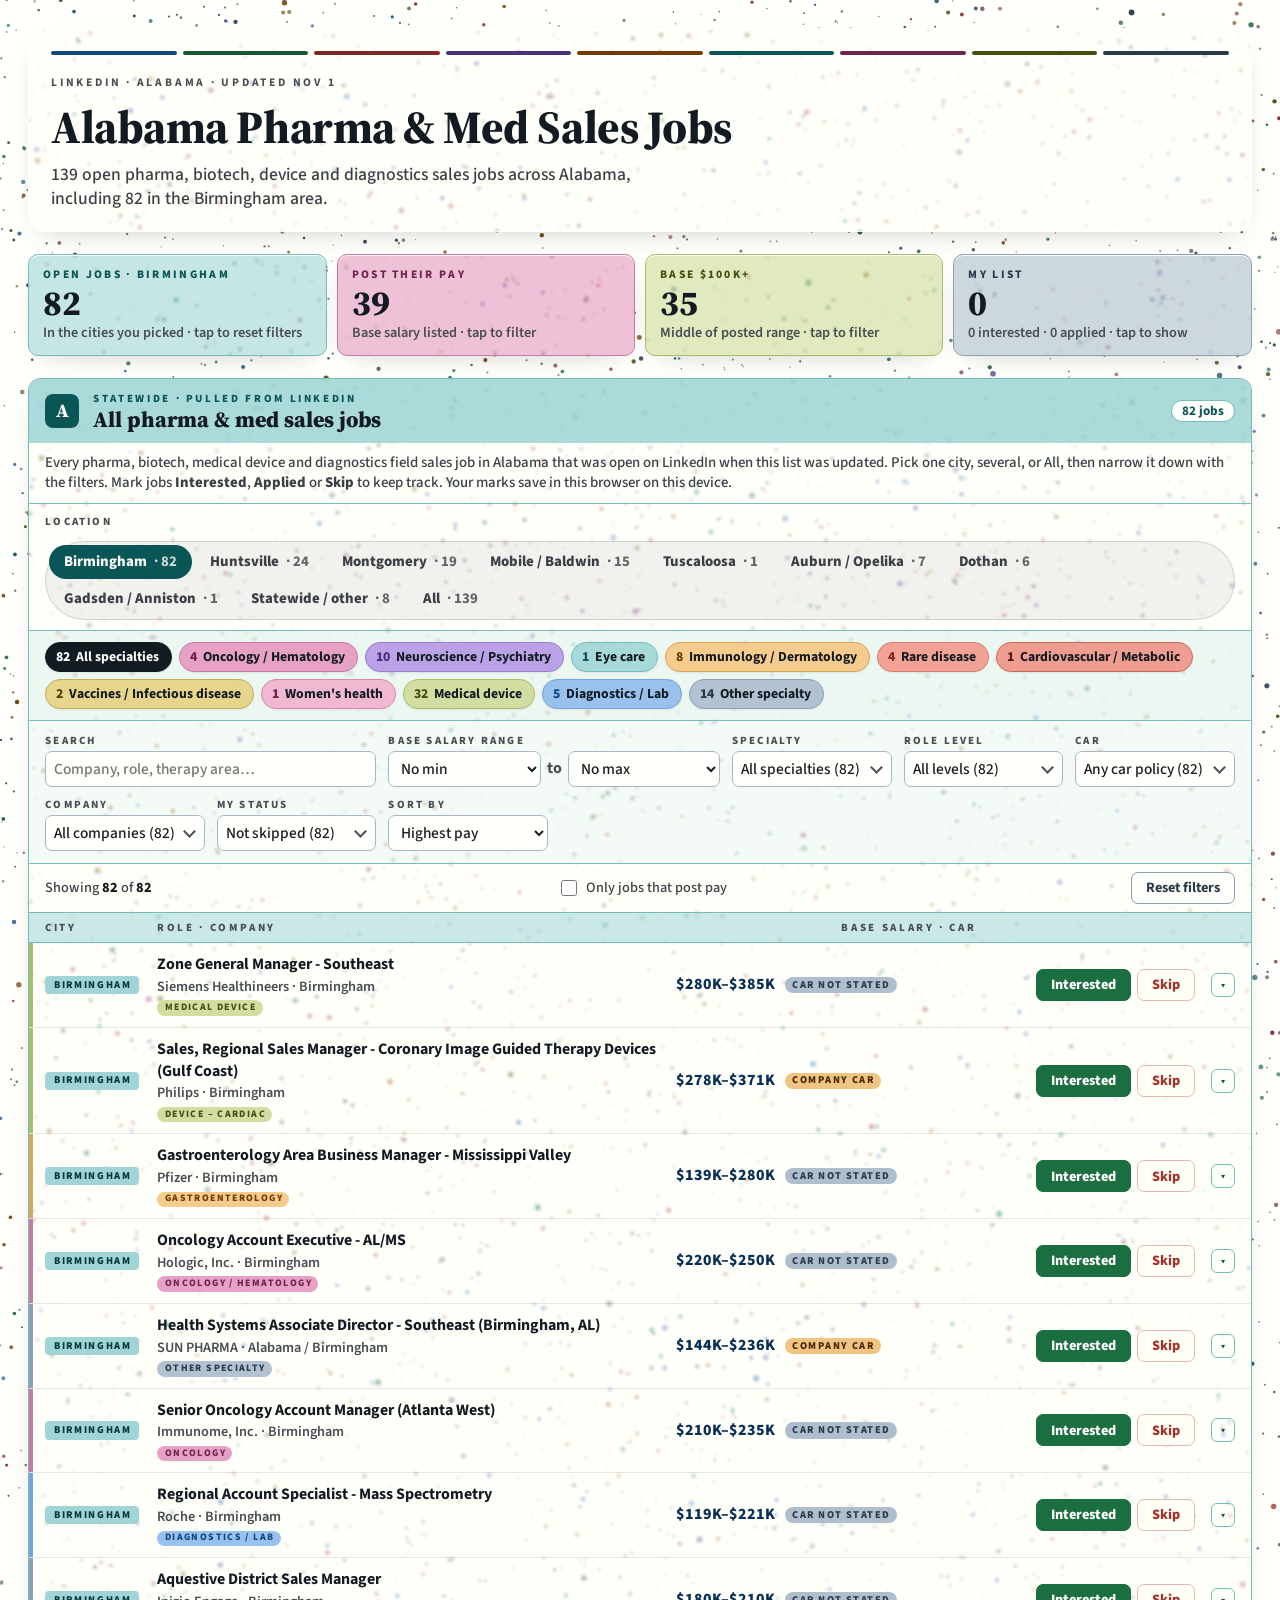
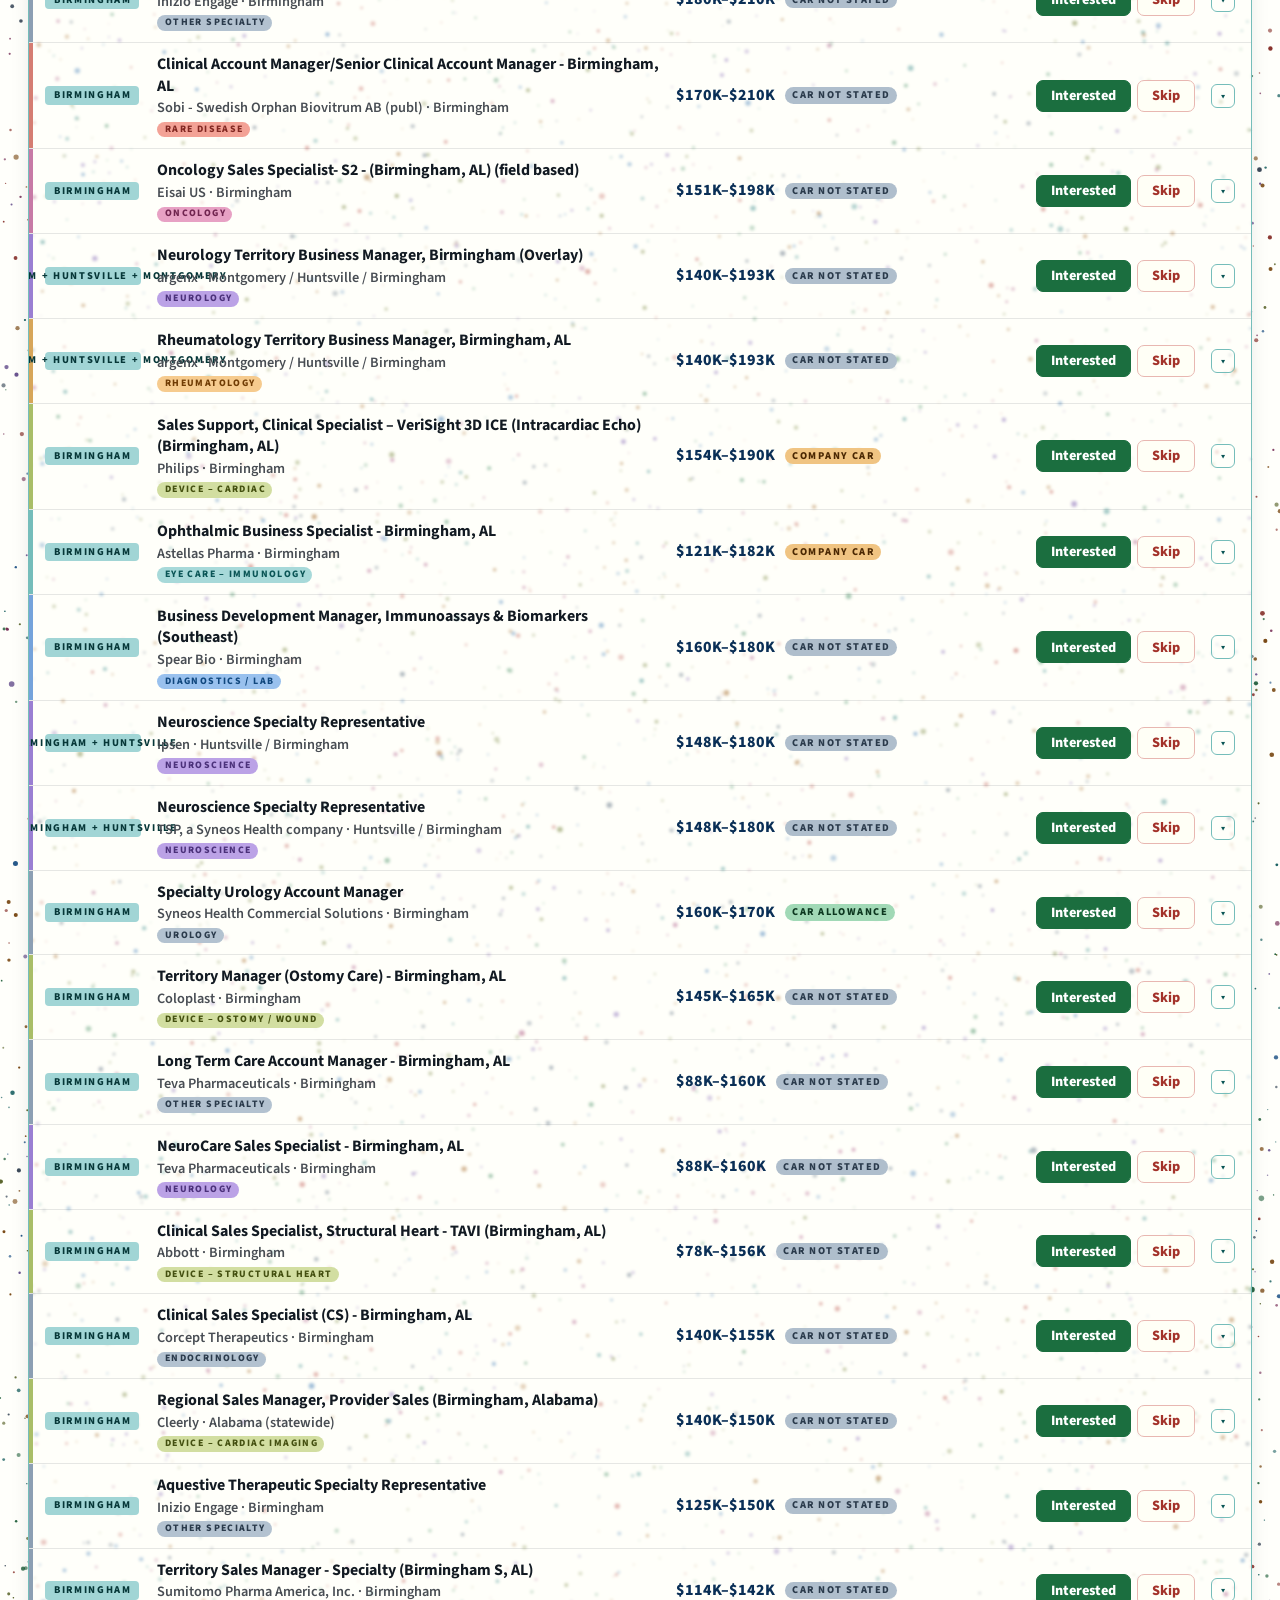
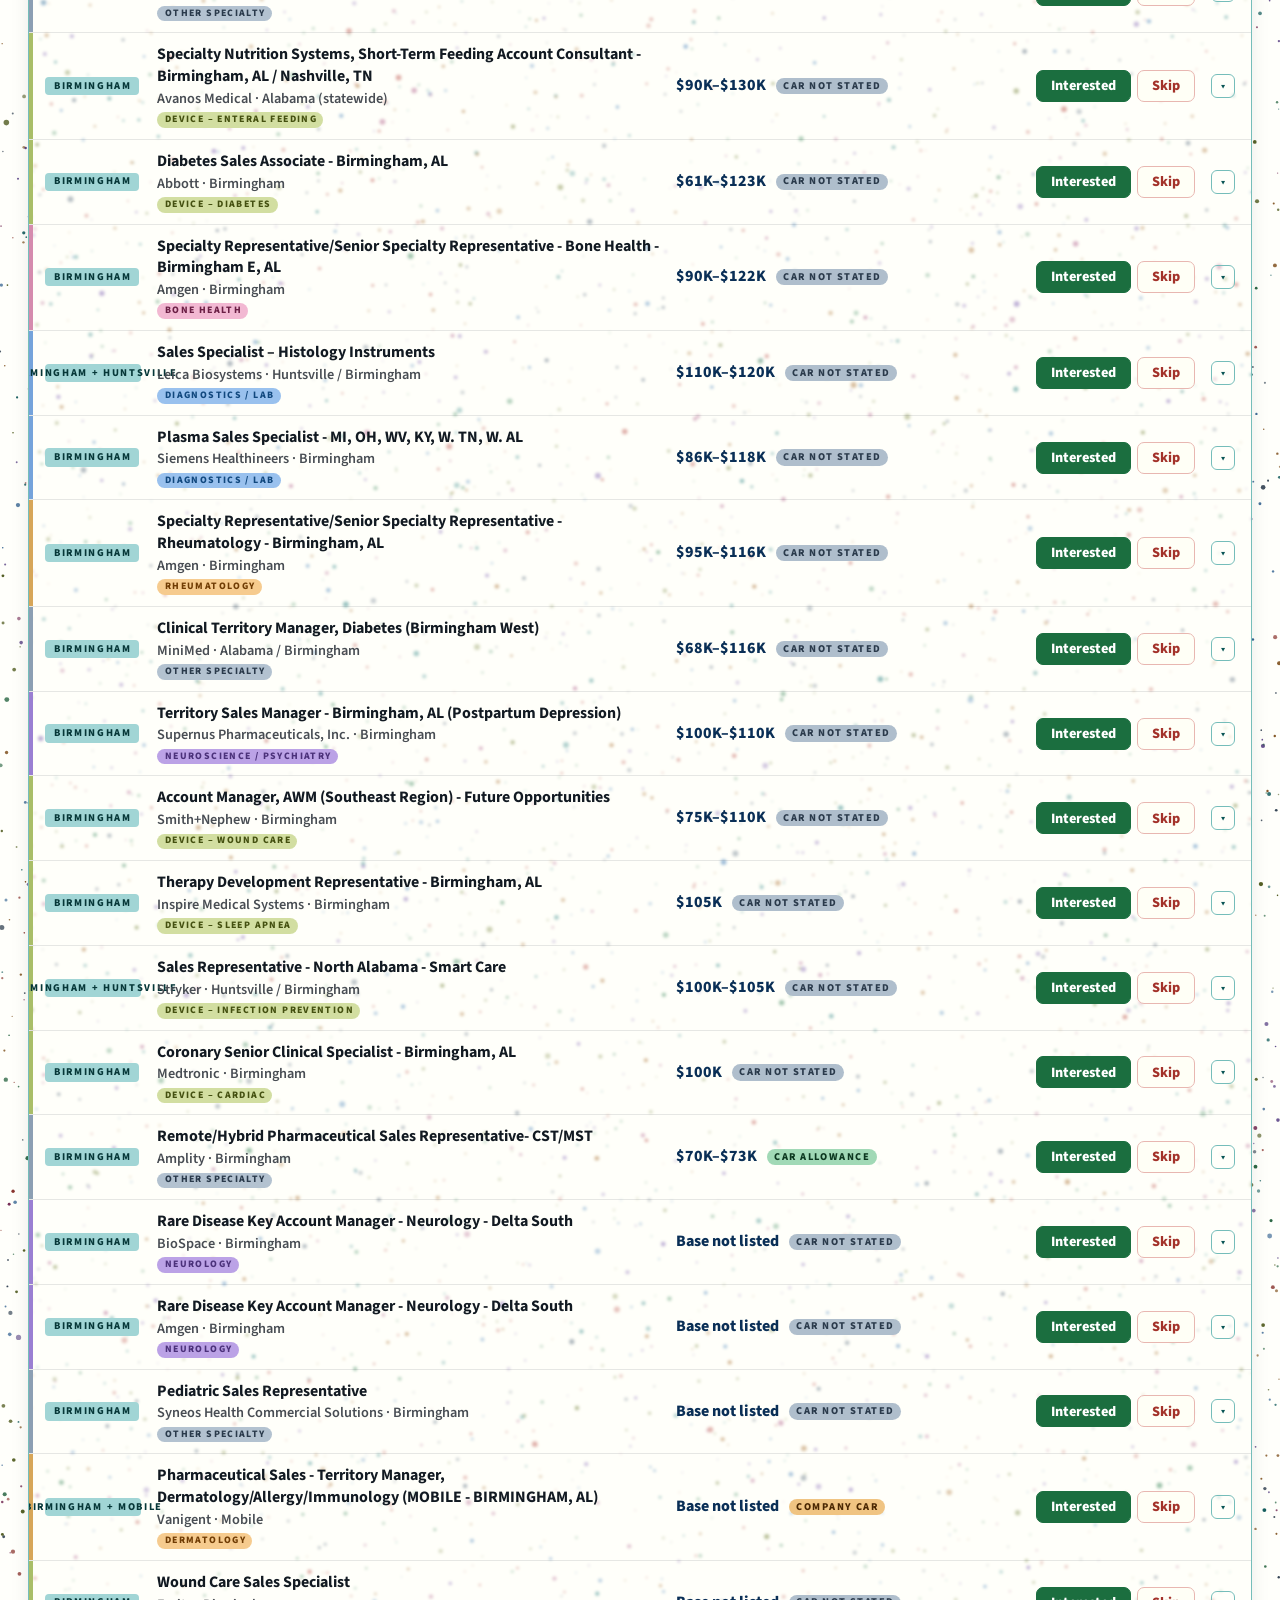
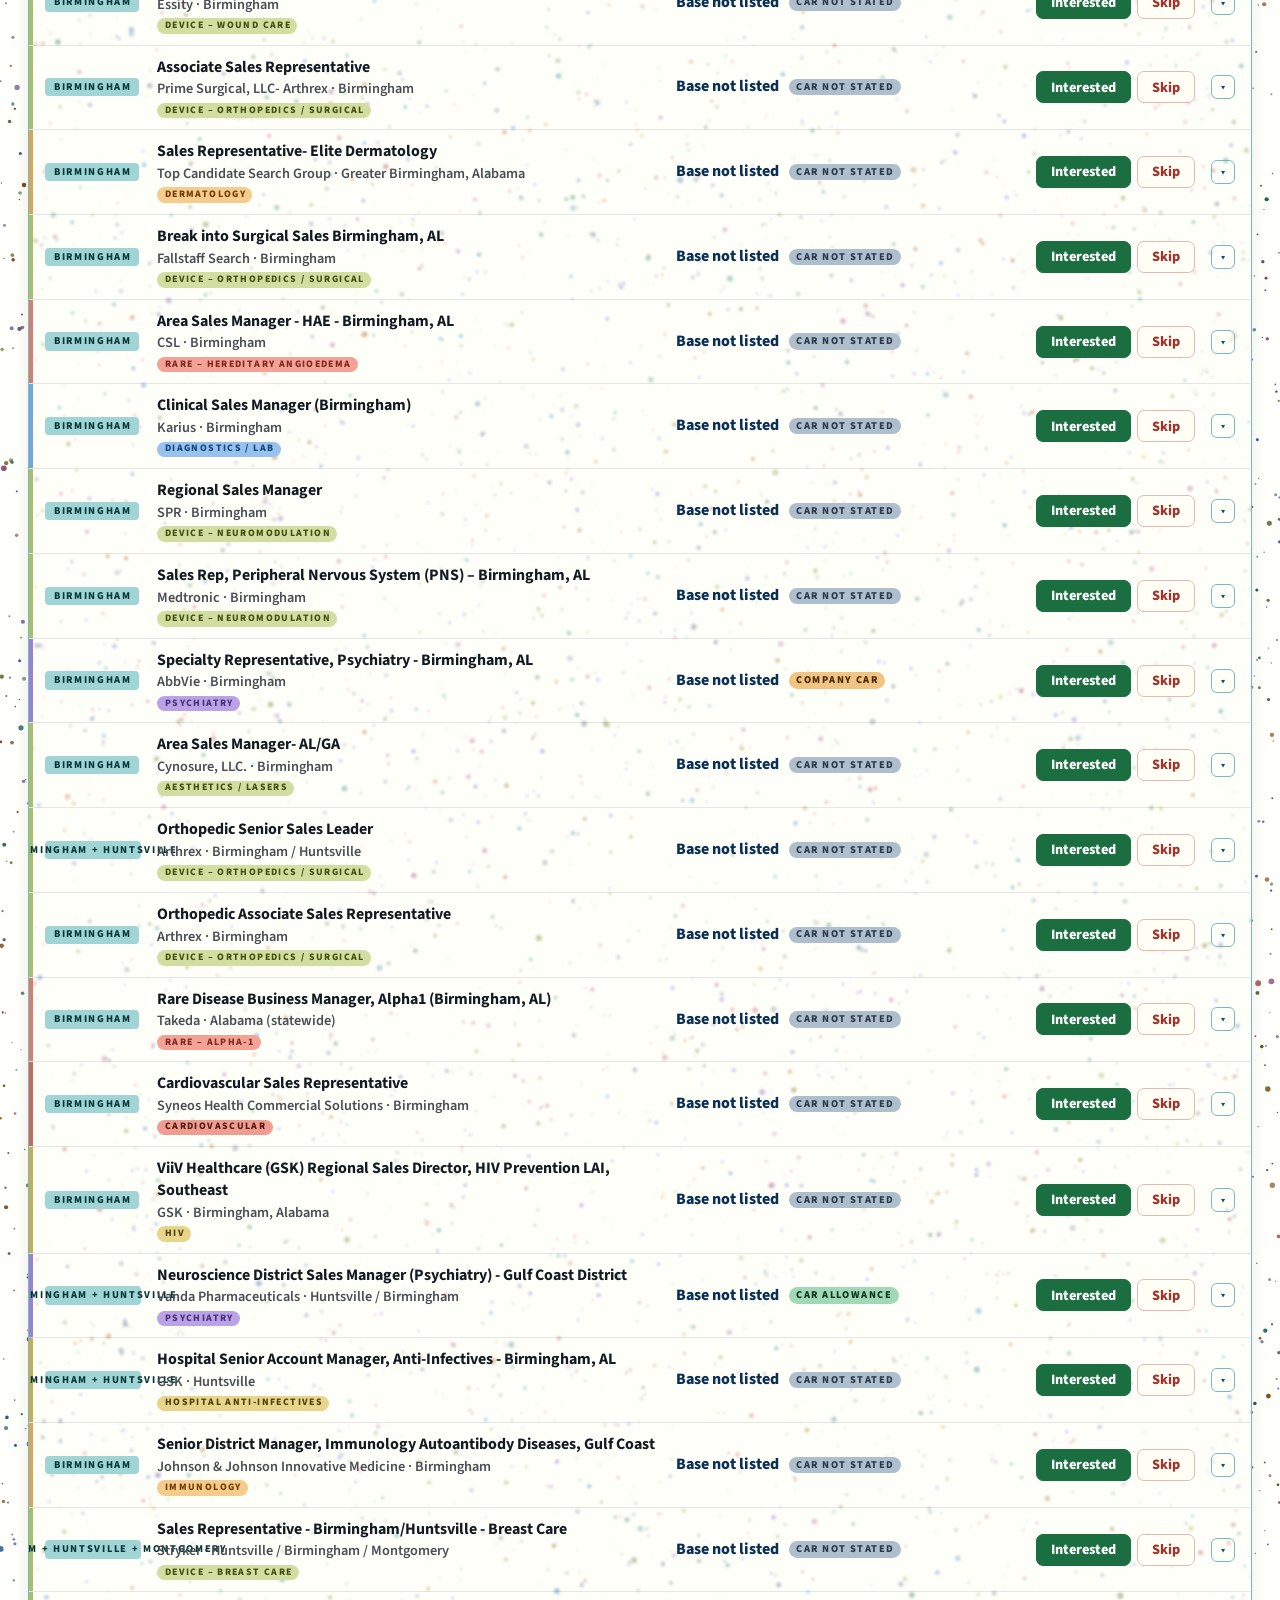
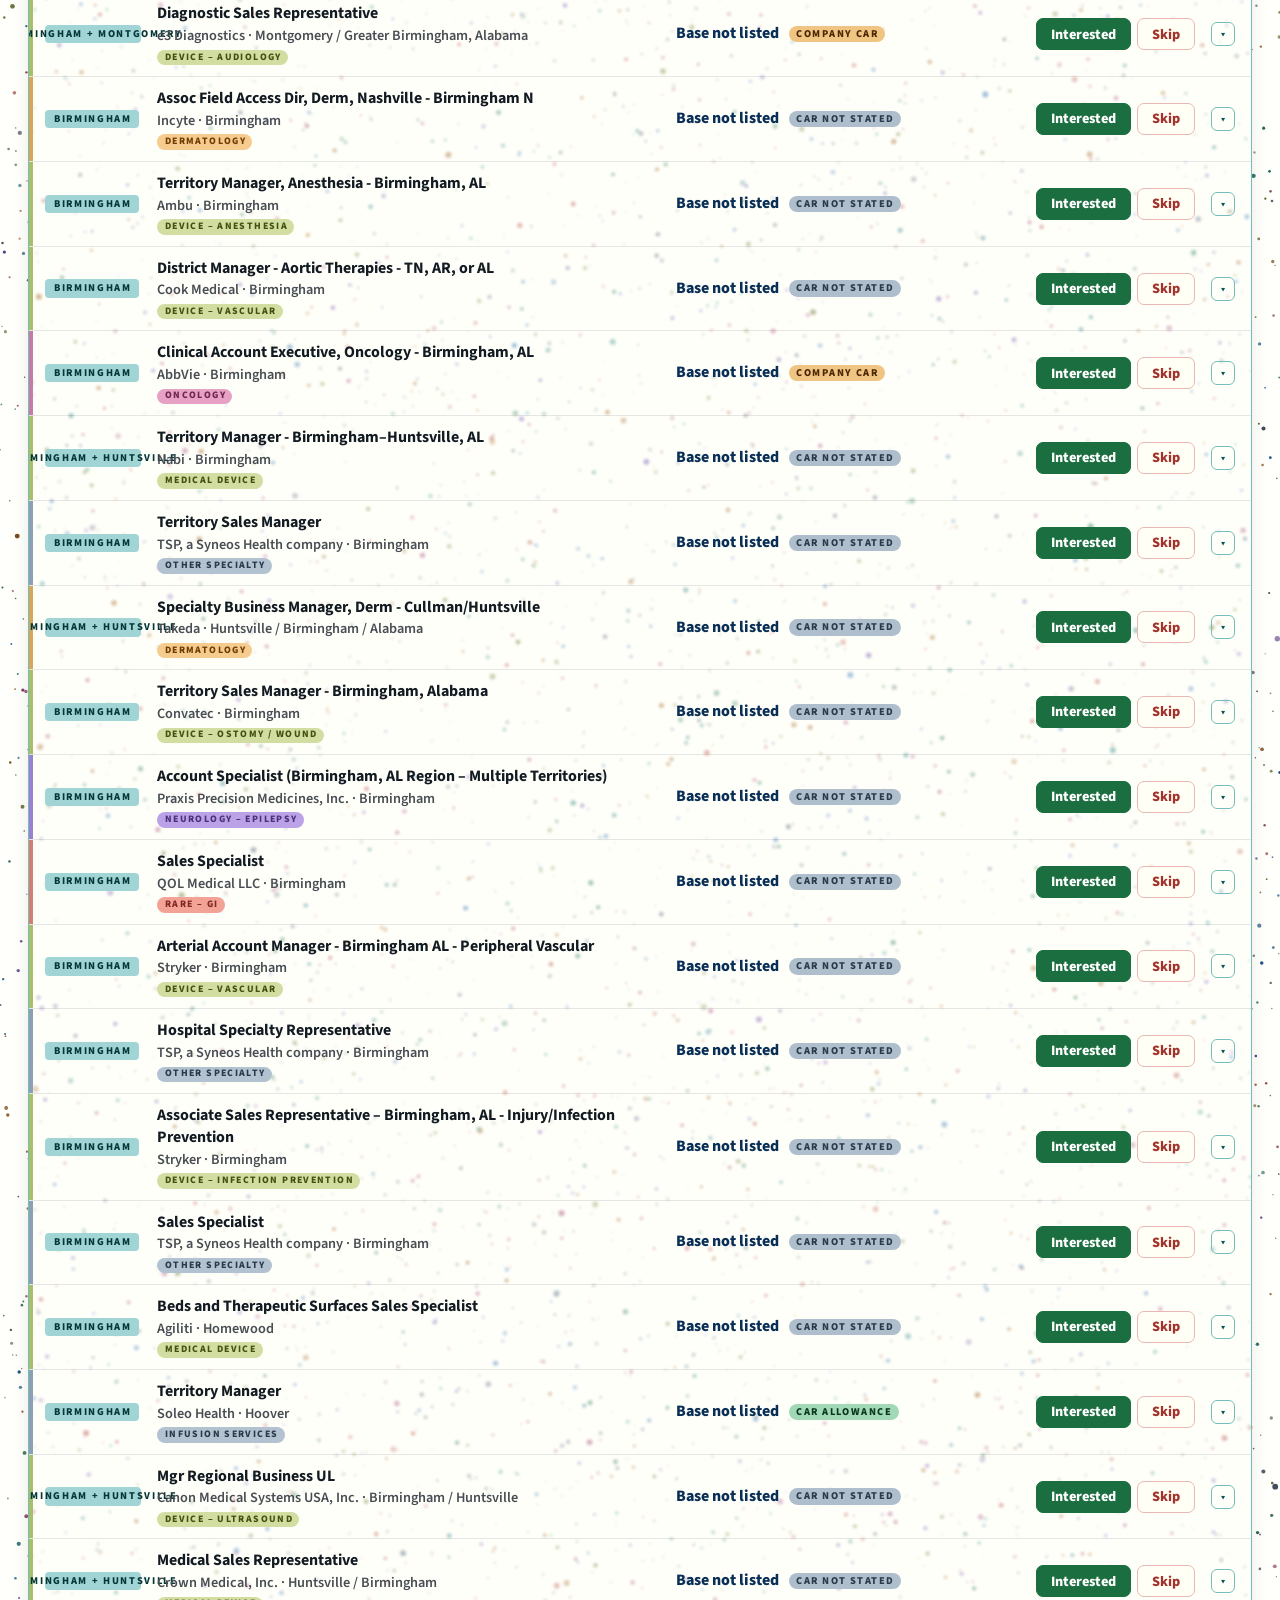
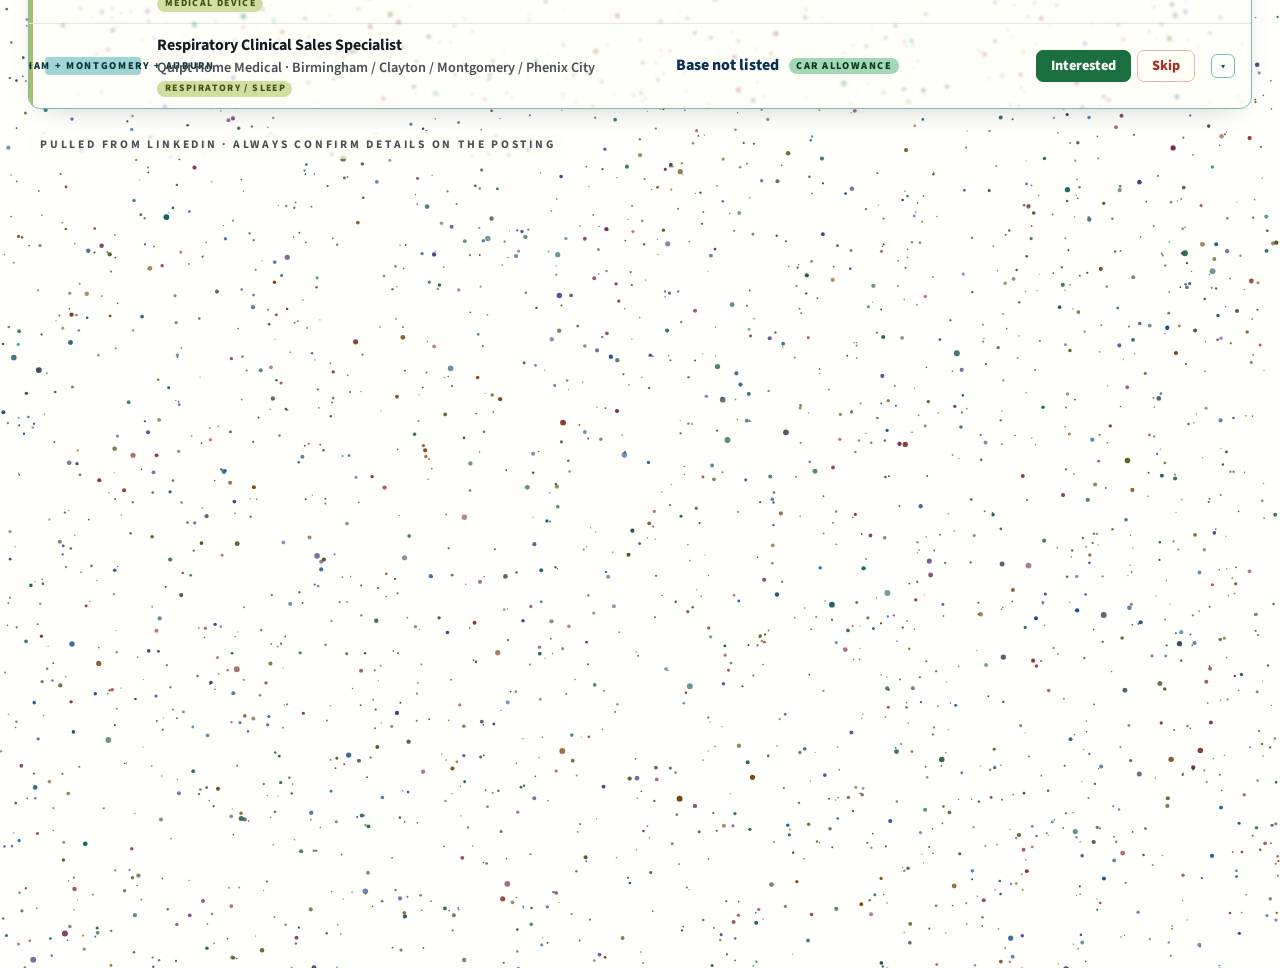
==== commit 7c89b3bc: "Apply daily refresh" ====
--- a/index.html
+++ b/index.html
@@ -255,7 +255,7 @@
         <span style="background:#4B317A"></span><span style="background:#703C04"></span><span style="background:#0A5556"></span>
         <span style="background:#70244F"></span><span style="background:#445010"></span><span style="background:#2A3A4B"></span>
       </div>
-      <p class="cc-kicker">LinkedIn · Alabama · Updated Oct 29</p>
+      <p class="cc-kicker">LinkedIn · Alabama · Updated Nov 1</p>
       <h1>Alabama Pharma &amp; Med Sales Jobs</h1>
       <p class="cc-take" id="takeaway">Loading jobs…</p>
     </header>
@@ -327,7 +327,7 @@
 <script>
 (function () {
   const $ = (id) => document.getElementById(id);
-  const JOBS = [{"id": "quipt-home-medical-respiratory-clinical-sales-sp-22620", "company": "Quipt Home Medical", "role": "Respiratory Clinical Sales Specialist", "territory": "Birmingham / Clayton / Montgomery / Phenix City", "cities": ["BHM", "MGM", "AUB"], "specialty": "Medical device", "area": "Respiratory / sleep", "level": "Specialist / Senior", "base_min": null, "base_max": null, "incentive": "Not stated", "quarterly_stated": false, "car": "Car allowance", "car_detail": "Posting mentions a car or vehicle allowance.", "note": "LinkedIn shows 4 listings for this job in Alabama; Asks for 1+ years of experience; Posted a long time ago. It may be an evergreen listing", "summary": "Quipt Home Medical is hiring a Respiratory Clinical Sales Specialist (Birmingham / Clayton / Montgomery / Phenix City). Base pay isn't posted on LinkedIn.", "url": "https://www.linkedin.com/jobs/view/4149622620/", "linkedin_id": "4149622620", "verified_on": "2026-10-29", "found": "2025-02-11"}, {"id": "quipt-home-medical-medical-sales-representative-28133", "company": "Quipt Home Medical", "role": "Medical Sales Representative", "territory": "Montgomery", "cities": ["MGM"], "specialty": "Medical device", "area": "Respiratory / sleep", "level": "Sales Representative", "base_min": null, "base_max": null, "incentive": "Not stated", "quarterly_stated": false, "car": "Car allowance", "car_detail": "Posting mentions a car or vehicle allowance.", "note": "Posted a long time ago. It may be an evergreen listing", "summary": "Quipt Home Medical is hiring a Medical Sales Representative (Montgomery). Base pay isn't posted on LinkedIn.", "url": "https://www.linkedin.com/jobs/view/4149628133/", "linkedin_id": "4149628133", "verified_on": "2026-10-29", "found": "2025-02-11"}, {"id": "sun-pharma-territory-manager-dermatology-immu-32602", "company": "SUN PHARMA", "role": "Territory Manager, Dermatology & Immunology - Alabama S", "territory": "Alabama / Mobile", "cities": ["MOB"], "specialty": "Immunology / Dermatology", "area": "Dermatology", "level": "Account Manager / KAM", "base_min": 130000, "base_max": 160000, "incentive": "Quarterly incentive mentioned", "quarterly_stated": true, "car": "Not stated", "car_detail": "Posting doesn’t mention a car policy. Ask the recruiter.", "note": "LinkedIn shows 2 listings for this job in Alabama; Asks for 3+ years of experience", "summary": "SUN PHARMA is hiring a Territory Manager, Dermatology & Immunology - Alabama S (Alabama / Mobile). Posted base pay: $130K–$160K.", "url": "https://www.linkedin.com/jobs/view/4482032602/", "linkedin_id": "4482032602", "verified_on": "2026-10-29", "found": "2026-10-21"}, {"id": "argenx-rheumatology-territory-business-manager-25970", "company": "argenx", "role": "Rheumatology Territory Business Manager, Birmingham, AL", "territory": "Montgomery / Huntsville / Birmingham", "cities": ["BHM", "HSV", "MGM"], "specialty": "Immunology / Dermatology", "area": "Rheumatology", "level": "Account Manager / KAM", "base_min": 140000, "base_max": 192500, "incentive": "Not stated", "quarterly_stated": false, "car": "Not stated", "car_detail": "Posting doesn’t mention a car policy. Ask the recruiter.", "note": "LinkedIn shows 3 listings for this job in Alabama; Asks for 5+ years of experience", "summary": "argenx is hiring a Rheumatology Territory Business Manager, Birmingham, AL (Montgomery / Huntsville / Birmingham). Posted base pay: $140K–$192K.", "url": "https://www.linkedin.com/jobs/view/4477725970/", "linkedin_id": "4477725970", "verified_on": "2026-10-29", "found": "2026-10-16"}, {"id": "regeneron-medical-specialist-ii-ophthalmology-t-71690", "company": "Regeneron", "role": "Medical Specialist II Ophthalmology -TN, AL, & Pensacola to Tallahassee, FL", "territory": "Alabama (statewide)", "cities": ["STW"], "specialty": "Eye care", "area": "Eye care – retina", "level": "Specialist / Senior", "base_min": 178500, "base_max": 241500, "incentive": "Not stated", "quarterly_stated": false, "car": "Not stated", "car_detail": "Posting doesn’t mention a car policy. Ask the recruiter.", "note": "Territory may reach outside Alabama. Check the posting; LinkedIn shows 2 listings for this job in Alabama; Asks for 5+ years of experience", "summary": "Regeneron is hiring a Medical Specialist II Ophthalmology -TN, AL, & Pensacola to Tallahassee, FL (Alabama (statewide)). Posted base pay: $178K–$242K.", "url": "https://www.linkedin.com/jobs/view/4476271690/", "linkedin_id": "4476271690", "verified_on": "2026-10-29", "found": "2026-10-09"}, {"id": "corcept-therapeutics-clinical-sales-specialist-96080", "company": "Corcept Therapeutics", "role": "Clinical Sales Specialist (CS) - Montgomery, AL", "territory": "Montgomery", "cities": ["MGM"], "specialty": "Other specialty", "area": "Endocrinology", "level": "Specialist / Senior", "base_min": 140000, "base_max": 155000, "incentive": "Not stated", "quarterly_stated": false, "car": "Not stated", "car_detail": "Posting doesn’t mention a car policy. Ask the recruiter.", "note": "", "summary": "Corcept Therapeutics is hiring a Clinical Sales Specialist (CS) - Montgomery, AL (Montgomery). Posted base pay: $140K–$155K.", "url": "https://www.linkedin.com/jobs/view/4478196080/", "linkedin_id": "4478196080", "verified_on": "2026-10-29", "found": "2026-10-14"}, {"id": "argenx-neurology-territory-business-manager-bir-06349", "company": "argenx", "role": "Neurology Territory Business Manager, Birmingham (Overlay)", "territory": "Montgomery / Huntsville / Birmingham", "cities": ["BHM", "HSV", "MGM"], "specialty": "Neuroscience / Psychiatry", "area": "Neurology", "level": "Account Manager / KAM", "base_min": 140000, "base_max": 192500, "incentive": "Not stated", "quarterly_stated": false, "car": "Not stated", "car_detail": "Posting doesn’t mention a car policy. Ask the recruiter.", "note": "LinkedIn shows 3 listings for this job in Alabama; Asks for 5+ years of experience", "summary": "argenx is hiring a Neurology Territory Business Manager, Birmingham (Overlay) (Montgomery / Huntsville / Birmingham). Posted base pay: $140K–$192K.", "url": "https://www.linkedin.com/jobs/view/4481006349/", "linkedin_id": "4481006349", "verified_on": "2026-10-29", "found": "2026-10-23"}, {"id": "pfizer-gastroenterology-area-business-manager-62634", "company": "Pfizer", "role": "Gastroenterology Area Business Manager - Mississippi Valley", "territory": "Birmingham", "cities": ["BHM"], "specialty": "Immunology / Dermatology", "area": "Gastroenterology", "level": "Account Manager / KAM", "base_min": 139000, "base_max": 280400, "incentive": "Not stated", "quarterly_stated": false, "car": "Not stated", "car_detail": "Posting doesn’t mention a car policy. Ask the recruiter.", "note": "Territory may reach outside Alabama. Check the posting; Asks for 5+ years of experience", "summary": "Pfizer is hiring a Gastroenterology Area Business Manager - Mississippi Valley (Birmingham). Posted base pay: $139K–$280K.", "url": "https://www.linkedin.com/jobs/view/4484262634/", "linkedin_id": "4484262634", "verified_on": "2026-10-29", "found": "2026-10-27"}, {"id": "boehringer-ingelheim-cardiovascular-renal-sales-90408", "company": "Boehringer Ingelheim", "role": "Cardiovascular-Renal Sales Consultant - Montgomery, AL", "territory": "Montgomery", "cities": ["MGM"], "specialty": "Cardiovascular / Metabolic", "area": "Cardiovascular", "level": "Specialist / Senior", "base_min": null, "base_max": null, "incentive": "Not stated", "quarterly_stated": false, "car": "Not stated", "car_detail": "Posting doesn’t mention a car policy. Ask the recruiter.", "note": "", "summary": "Boehringer Ingelheim is hiring a Cardiovascular-Renal Sales Consultant - Montgomery, AL (Montgomery). Base pay isn't posted on LinkedIn.", "url": "https://www.linkedin.com/jobs/view/4479890408/", "linkedin_id": "4479890408", "verified_on": "2026-10-29", "found": "2026-10-15"}, {"id": "ucb-clinical-account-specialist-hs-mobile-73076", "company": "UCB", "role": "Clinical Account Specialist HS - Mobile", "territory": "Mobile", "cities": ["MOB"], "specialty": "Immunology / Dermatology", "area": "Dermatology", "level": "Account Manager / KAM", "base_min": 132000, "base_max": 174000, "incentive": "Not stated", "quarterly_stated": false, "car": "Not stated", "car_detail": "Posting doesn’t mention a car policy. Ask the recruiter.", "note": "Asks for 3+ years of experience", "summary": "UCB is hiring a Clinical Account Specialist HS - Mobile (Mobile). Posted base pay: $132K–$174K.", "url": "https://www.linkedin.com/jobs/view/4483173076/", "linkedin_id": "4483173076", "verified_on": "2026-10-29", "found": "2026-10-23"}, {"id": "axsome-therapeutics-specialty-account-manager-l-12697", "company": "Axsome Therapeutics, Inc.", "role": "Specialty Account Manager, Long Term Care (Mobile, AL)", "territory": "Mobile", "cities": ["MOB"], "specialty": "Neuroscience / Psychiatry", "area": "Neuroscience – long-term care", "level": "Account Manager / KAM", "base_min": 120000, "base_max": 185000, "incentive": "Quarterly incentive mentioned", "quarterly_stated": true, "car": "Not stated", "car_detail": "Posting doesn’t mention a car policy. Ask the recruiter.", "note": "Asks for 5+ years of experience", "summary": "Axsome Therapeutics, Inc. is hiring a Specialty Account Manager, Long Term Care (Mobile, AL) (Mobile). Posted base pay: $120K–$185K.", "url": "https://www.linkedin.com/jobs/view/4458012697/", "linkedin_id": "4458012697", "verified_on": "2026-10-29", "found": "2026-08-27"}, {"id": "teva-pharmaceuticals-neurocare-sales-specialist-44127", "company": "Teva Pharmaceuticals", "role": "NeuroCare Sales Specialist - Birmingham, AL", "territory": "Birmingham", "cities": ["BHM"], "specialty": "Neuroscience / Psychiatry", "area": "Neurology", "level": "Specialist / Senior", "base_min": 88000, "base_max": 160000, "incentive": "Not stated", "quarterly_stated": false, "car": "Not stated", "car_detail": "Posting doesn’t mention a car policy. Ask the recruiter.", "note": "Asks for 1+ years of experience", "summary": "Teva Pharmaceuticals is hiring a NeuroCare Sales Specialist - Birmingham, AL (Birmingham). Posted base pay: $88K–$160K.", "url": "https://www.linkedin.com/jobs/view/4454844127/", "linkedin_id": "4454844127", "verified_on": "2026-10-29", "found": "2026-08-15"}, {"id": "praxis-precision-medicines-account-specialist-b-49894", "company": "Praxis Precision Medicines, Inc.", "role": "Account Specialist (Birmingham, AL Region – Multiple Territories)", "territory": "Birmingham", "cities": ["BHM"], "specialty": "Neuroscience / Psychiatry", "area": "Neurology – epilepsy", "level": "Account Manager / KAM", "base_min": null, "base_max": null, "incentive": "Quarterly incentive mentioned", "quarterly_stated": true, "car": "Not stated", "car_detail": "Posting doesn’t mention a car policy. Ask the recruiter.", "note": "Asks for 5+ years of experience", "summary": "Praxis Precision Medicines, Inc. is hiring an Account Specialist (Birmingham, AL Region – Multiple Territories) (Birmingham). Base pay isn't posted on LinkedIn.", "url": "https://www.linkedin.com/jobs/view/4471949894/", "linkedin_id": "4471949894", "verified_on": "2026-10-29", "found": "2026-09-29"}, {"id": "tandem-diabetes-care-territory-manager-alabama-48331", "company": "Tandem Diabetes Care", "role": "Territory Manager - Alabama South", "territory": "Greater Dothan", "cities": ["DHN"], "specialty": "Medical device", "area": "Device – diabetes", "level": "Account Manager / KAM", "base_min": 91890, "base_max": 112310, "incentive": "Not stated", "quarterly_stated": false, "car": "Not stated", "car_detail": "Posting doesn’t mention a car policy. Ask the recruiter.", "note": "Territory may reach outside Alabama. Check the posting; Asks for 3+ years of experience", "summary": "Tandem Diabetes Care is hiring a Territory Manager - Alabama South (Greater Dothan). Posted base pay: $92K–$112K.", "url": "https://www.linkedin.com/jobs/view/4479748331/", "linkedin_id": "4479748331", "verified_on": "2026-10-29", "found": "2026-10-15"}, {"id": "tsp-neuroscience-specialty-representative-30622", "company": "TSP, a Syneos Health company", "role": "Neuroscience Specialty Representative", "territory": "Huntsville / Birmingham", "cities": ["BHM", "HSV"], "specialty": "Neuroscience / Psychiatry", "area": "Neuroscience", "level": "Sales Representative", "base_min": 148000, "base_max": 180000, "incentive": "Not stated", "quarterly_stated": false, "car": "Not stated", "car_detail": "Posting doesn’t mention a car policy. Ask the recruiter.", "note": "Contract sales organization role (you’d represent a partner company’s product); LinkedIn shows 2 listings for this job in Alabama", "summary": "TSP, a Syneos Health company is hiring a Neuroscience Specialty Representative (Huntsville / Birmingham). Posted base pay: $148K–$180K.", "url": "https://www.linkedin.com/jobs/view/4472630622/", "linkedin_id": "4472630622", "verified_on": "2026-10-29", "found": "2026-09-30"}, {"id": "amgen-specialty-representative-senior-specialty-78786", "company": "Amgen", "role": "Specialty Representative/Senior Specialty Representative - Bone Health - Birmingham E, AL", "territory": "Birmingham", "cities": ["BHM"], "specialty": "Women's health", "area": "Bone health", "level": "Specialist / Senior", "base_min": 89880, "base_max": 121602, "incentive": "Not stated", "quarterly_stated": false, "car": "Not stated", "car_detail": "Posting doesn’t mention a car policy. Ask the recruiter.", "note": "LinkedIn shows 2 listings for this job in Alabama; Asks for 4+ years of experience", "summary": "Amgen is hiring a Specialty Representative/Senior Specialty Representative - Bone Health - Birmingham E, AL (Birmingham). Posted base pay: $90K–$122K.", "url": "https://www.linkedin.com/jobs/view/4483378786/", "linkedin_id": "4483378786", "verified_on": "2026-10-29", "found": "2026-10-25"}, {"id": "alkermes-territory-business-manager-psychiatry-03109", "company": "Alkermes", "role": "Territory Business Manager Psychiatry – Gulf Coast", "territory": "Mobile", "cities": ["MOB"], "specialty": "Neuroscience / Psychiatry", "area": "Psychiatry", "level": "Account Manager / KAM", "base_min": 125000, "base_max": 155000, "incentive": "Not stated", "quarterly_stated": false, "car": "Not stated", "car_detail": "Posting doesn’t mention a car policy. Ask the recruiter.", "note": "Territory may reach outside Alabama. Check the posting; Asks for 2+ years of experience", "summary": "Alkermes is hiring a Territory Business Manager Psychiatry – Gulf Coast (Mobile). Posted base pay: $125K–$155K.", "url": "https://www.linkedin.com/jobs/view/4476103109/", "linkedin_id": "4476103109", "verified_on": "2026-10-29", "found": "2026-10-05"}, {"id": "collegium-pharmaceutical-cns-neuroscience-adhd-89479", "company": "Collegium Pharmaceutical, Inc.", "role": "CNS/Neuroscience, ADHD Territory Sales Representative - Montgomery AL", "territory": "Auburn / Phenix City / Prattville / Opelika / Dothan / Mo…", "cities": ["MGM", "AUB", "DHN"], "specialty": "Neuroscience / Psychiatry", "area": "Psychiatry – ADHD", "level": "Sales Representative", "base_min": null, "base_max": null, "incentive": "Quarterly incentive mentioned", "quarterly_stated": true, "car": "Not stated", "car_detail": "Posting doesn’t mention a car policy. Ask the recruiter.", "note": "LinkedIn shows 6 listings for this job in Alabama; Asks for 4+ years of experience", "summary": "Collegium Pharmaceutical, Inc. is hiring a CNS/Neuroscience, ADHD Territory Sales Representative - Montgomery AL (Auburn / Phenix City / Prattville / Opelika / Dothan / Mo…). Base pay isn't posted on LinkedIn.", "url": "https://www.linkedin.com/jobs/view/4473389479/", "linkedin_id": "4473389479", "verified_on": "2026-10-29", "found": "2026-10-02"}, {"id": "otsuka-pharmaceutical-companies-pharmaceutical-00820", "company": "Otsuka Pharmaceutical Companies (U.S.)", "role": "Pharmaceutical Sales - Neuroscience Specialist - Montgomery, AL", "territory": "Montgomery", "cities": ["MGM"], "specialty": "Neuroscience / Psychiatry", "area": "Psychiatry", "level": "Specialist / Senior", "base_min": null, "base_max": null, "incentive": "Not stated", "quarterly_stated": false, "car": "Not stated", "car_detail": "Posting doesn’t mention a car policy. Ask the recruiter.", "note": "Asks for 2+ years of experience", "summary": "Otsuka Pharmaceutical Companies (U.S.) is hiring a Pharmaceutical Sales - Neuroscience Specialist - Montgomery, AL (Montgomery). Base pay isn't posted on LinkedIn.", "url": "https://www.linkedin.com/jobs/view/4473000820/", "linkedin_id": "4473000820", "verified_on": "2026-10-29", "found": "2026-10-26"}, {"id": "ipsen-neuroscience-specialty-representative-51288", "company": "Ipsen", "role": "Neuroscience Specialty Representative", "territory": "Huntsville / Birmingham", "cities": ["BHM", "HSV"], "specialty": "Neuroscience / Psychiatry", "area": "Neuroscience", "level": "Sales Representative", "base_min": 148000, "base_max": 180000, "incentive": "Not stated", "quarterly_stated": false, "car": "Not stated", "car_detail": "Posting doesn’t mention a car policy. Ask the recruiter.", "note": "LinkedIn shows 2 listings for this job in Alabama", "summary": "Ipsen is hiring a Neuroscience Specialty Representative (Huntsville / Birmingham). Posted base pay: $148K–$180K.", "url": "https://www.linkedin.com/jobs/view/4473951288/", "linkedin_id": "4473951288", "verified_on": "2026-10-29", "found": "2026-10-07"}, {"id": "takeda-rare-disease-business-manager-alpha1-bi-12299", "company": "Takeda", "role": "Rare Disease Business Manager, Alpha1 (Birmingham, AL)", "territory": "Alabama (statewide)", "cities": ["BHM"], "specialty": "Rare disease", "area": "Rare – alpha-1", "level": "Account Manager / KAM", "base_min": null, "base_max": null, "incentive": "Not stated", "quarterly_stated": false, "car": "Not stated", "car_detail": "Posting doesn’t mention a car policy. Ask the recruiter.", "note": "Asks for 3+ years of experience", "summary": "Takeda is hiring a Rare Disease Business Manager, Alpha1 (Birmingham, AL) (Alabama (statewide)). Base pay isn't posted on LinkedIn.", "url": "https://www.linkedin.com/jobs/view/4479412299/", "linkedin_id": "4479412299", "verified_on": "2026-10-29", "found": "2026-10-21"}, {"id": "eisai-us-oncology-sales-specialist-s2-birmin-47251", "company": "Eisai US", "role": "Oncology Sales Specialist- S2 - (Birmingham, AL) (field based)", "territory": "Birmingham", "cities": ["BHM"], "specialty": "Oncology / Hematology", "area": "Oncology", "level": "Specialist / Senior", "base_min": 151040, "base_max": 198200, "incentive": "Not stated", "quarterly_stated": false, "car": "Not stated", "car_detail": "Posting doesn’t mention a car policy. Ask the recruiter.", "note": "Asks for 2+ years of experience", "summary": "Eisai US is hiring an Oncology Sales Specialist- S2 - (Birmingham, AL) (field based) (Birmingham). Posted base pay: $151K–$198K.", "url": "https://www.linkedin.com/jobs/view/4470047251/", "linkedin_id": "4470047251", "verified_on": "2026-10-29", "found": "2026-10-16"}, {"id": "sun-pharma-health-systems-associate-director-s-22211", "company": "SUN PHARMA", "role": "Health Systems Associate Director - Southeast (Birmingham, AL)", "territory": "Alabama / Birmingham", "cities": ["BHM"], "specialty": "Other specialty", "area": "", "level": "Manager / Director", "base_min": 143500, "base_max": 235500, "incentive": "Quarterly incentive mentioned", "quarterly_stated": true, "car": "Company car", "car_detail": "Posting mentions a company car or fleet vehicle.", "note": "Leadership or people-manager role; Territory may reach outside Alabama. Check the posting; LinkedIn shows 2 listings for this job in Alabama; Asks for 3+ years of experience", "summary": "SUN PHARMA is hiring a Health Systems Associate Director - Southeast (Birmingham, AL) (Alabama / Birmingham). Posted base pay: $144K–$236K.", "url": "https://www.linkedin.com/jobs/view/4477822211/", "linkedin_id": "4477822211", "verified_on": "2026-10-29", "found": "2026-10-09"}, {"id": "sumitomo-pharma-america-territory-sales-manager-27932", "company": "Sumitomo Pharma America, Inc.", "role": "Territory Sales Manager - Specialty (Birmingham S, AL)", "territory": "Birmingham", "cities": ["BHM"], "specialty": "Other specialty", "area": "", "level": "Account Manager / KAM", "base_min": 113600, "base_max": 142000, "incentive": "Not stated", "quarterly_stated": false, "car": "Not stated", "car_detail": "Posting doesn’t mention a car policy. Ask the recruiter.", "note": "", "summary": "Sumitomo Pharma America, Inc. is hiring a Territory Sales Manager - Specialty (Birmingham S, AL) (Birmingham). Posted base pay: $114K–$142K.", "url": "https://www.linkedin.com/jobs/view/4466927932/", "linkedin_id": "4466927932", "verified_on": "2026-10-29", "found": "2026-10-10"}, {"id": "amgen-specialty-representative-senior-specialty-07506", "company": "Amgen", "role": "Specialty Representative/Senior Specialty Representative - Rheumatology - Birmingham, AL", "territory": "Birmingham", "cities": ["BHM"], "specialty": "Immunology / Dermatology", "area": "Rheumatology", "level": "Specialist / Senior", "base_min": 95167, "base_max": 116315, "incentive": "Not stated", "quarterly_stated": false, "car": "Not stated", "car_detail": "Posting doesn’t mention a car policy. Ask the recruiter.", "note": "LinkedIn shows 2 listings for this job in Alabama; Asks for 4+ years of experience", "summary": "Amgen is hiring a Specialty Representative/Senior Specialty Representative - Rheumatology - Birmingham, AL (Birmingham). Posted base pay: $95K–$116K.", "url": "https://www.linkedin.com/jobs/view/4466707506/", "linkedin_id": "4466707506", "verified_on": "2026-10-29", "found": "2026-09-12"}, {"id": "takeda-specialty-business-manager-derm-cullma-90900", "company": "Takeda", "role": "Specialty Business Manager, Derm - Cullman/Huntsville", "territory": "Huntsville / Birmingham / Alabama", "cities": ["BHM", "HSV"], "specialty": "Immunology / Dermatology", "area": "Dermatology", "level": "Account Manager / KAM", "base_min": null, "base_max": null, "incentive": "Not stated", "quarterly_stated": false, "car": "Not stated", "car_detail": "Posting doesn’t mention a car policy. Ask the recruiter.", "note": "LinkedIn shows 3 listings for this job in Alabama; Asks for 3+ years of experience", "summary": "Takeda is hiring a Specialty Business Manager, Derm - Cullman/Huntsville (Huntsville / Birmingham / Alabama). Base pay isn't posted on LinkedIn.", "url": "https://www.linkedin.com/jobs/view/4457790900/", "linkedin_id": "4457790900", "verified_on": "2026-10-29", "found": "2026-10-09"}, {"id": "eli-lilly-and-company-pharmaceutical-sales-ter-24306", "company": "Eli Lilly and Company", "role": "Pharmaceutical Sales - Territory Manager - GI Specialty", "territory": "Montgomery", "cities": ["MGM"], "specialty": "Immunology / Dermatology", "area": "Gastroenterology", "level": "Account Manager / KAM", "base_min": 87000, "base_max": 159500, "incentive": "Not stated", "quarterly_stated": false, "car": "Not stated", "car_detail": "Posting doesn’t mention a car policy. Ask the recruiter.", "note": "LinkedIn shows 2 listings for this job in Alabama", "summary": "Eli Lilly and Company is hiring a Pharmaceutical Sales - Territory Manager - GI Specialty (Montgomery). Posted base pay: $87K–$160K.", "url": "https://www.linkedin.com/jobs/view/4471124306/", "linkedin_id": "4471124306", "verified_on": "2026-10-29", "found": "2026-10-15"}, {"id": "corcept-therapeutics-clinical-sales-specialist-77411", "company": "Corcept Therapeutics", "role": "Clinical Sales Specialist (CS) - Birmingham, AL", "territory": "Birmingham", "cities": ["BHM"], "specialty": "Other specialty", "area": "Endocrinology", "level": "Specialist / Senior", "base_min": 140000, "base_max": 155000, "incentive": "Not stated", "quarterly_stated": false, "car": "Not stated", "car_detail": "Posting doesn’t mention a car policy. Ask the recruiter.", "note": "", "summary": "Corcept Therapeutics is hiring a Clinical Sales Specialist (CS) - Birmingham, AL (Birmingham). Posted base pay: $140K–$155K.", "url": "https://www.linkedin.com/jobs/view/4473377411/", "linkedin_id": "4473377411", "verified_on": "2026-10-29", "found": "2026-10-24"}, {"id": "astellas-pharma-ophthalmic-business-specialist-56775", "company": "Astellas Pharma", "role": "Ophthalmic Business Specialist - Birmingham, AL", "territory": "Birmingham", "cities": ["BHM"], "specialty": "Eye care", "area": "Eye care – immunology", "level": "Specialist / Senior", "base_min": 120897, "base_max": 181800, "incentive": "Quarterly incentive mentioned", "quarterly_stated": true, "car": "Company car", "car_detail": "Posting mentions a company car or fleet vehicle.", "note": "Asks for 5+ years of experience", "summary": "Astellas Pharma is hiring an Ophthalmic Business Specialist - Birmingham, AL (Birmingham). Posted base pay: $121K–$182K.", "url": "https://www.linkedin.com/jobs/view/4472056775/", "linkedin_id": "4472056775", "verified_on": "2026-10-29", "found": "2026-10-17"}, {"id": "bayer-primary-care-specialty-sales-consultant-28909", "company": "Bayer", "role": "Primary Care & Specialty Sales Consultant - Dothan, AL", "territory": "Dothan", "cities": ["DHN"], "specialty": "Primary care", "area": "", "level": "Specialist / Senior", "base_min": 124320, "base_max": 186480, "incentive": "Not stated", "quarterly_stated": false, "car": "Not stated", "car_detail": "Posting doesn’t mention a car policy. Ask the recruiter.", "note": "Asks for 10+ years of experience", "summary": "Bayer is hiring a Primary Care & Specialty Sales Consultant - Dothan, AL (Dothan). Posted base pay: $124K–$186K.", "url": "https://www.linkedin.com/jobs/view/4473928909/", "linkedin_id": "4473928909", "verified_on": "2026-10-29", "found": "2026-10-22"}, {"id": "gsk-oncology-account-manager-hematology-florid-73697", "company": "GSK", "role": "Oncology Account Manager (Hematology) Florida-Panhandle", "territory": "Dothan", "cities": ["DHN"], "specialty": "Oncology / Hematology", "area": "Oncology – hematology", "level": "Account Manager / KAM", "base_min": null, "base_max": null, "incentive": "Not stated", "quarterly_stated": false, "car": "Not stated", "car_detail": "Posting doesn’t mention a car policy. Ask the recruiter.", "note": "Territory may reach outside Alabama. Check the posting; Asks for 3+ years of experience", "summary": "GSK is hiring an Oncology Account Manager (Hematology) Florida-Panhandle (Dothan). Base pay isn't posted on LinkedIn.", "url": "https://www.linkedin.com/jobs/view/4474473697/", "linkedin_id": "4474473697", "verified_on": "2026-10-29", "found": "2026-10-27"}, {"id": "supernus-pharmaceuticals-territory-sales-manager-85631", "company": "Supernus Pharmaceuticals, Inc.", "role": "Territory Sales Manager - Birmingham, AL (Postpartum Depression)", "territory": "Birmingham", "cities": ["BHM"], "specialty": "Neuroscience / Psychiatry", "area": "Psychiatry – postpartum depression", "level": "Account Manager / KAM", "base_min": 100000, "base_max": 110000, "incentive": "Quarterly incentive mentioned", "quarterly_stated": true, "car": "Not stated", "car_detail": "Posting doesn’t mention a car policy. Ask the recruiter.", "note": "", "summary": "Supernus Pharmaceuticals, Inc. is hiring a Territory Sales Manager - Birmingham, AL (Postpartum Depression) (Birmingham). Posted base pay: $100K–$110K.", "url": "https://www.linkedin.com/jobs/view/4453585631/", "linkedin_id": "4453585631", "verified_on": "2026-10-29", "found": "2026-08-20"}, {"id": "vanda-pharmaceuticals-neuroscience-district-sale-33907", "company": "Vanda Pharmaceuticals", "role": "Neuroscience District Sales Manager (Psychiatry) - Gulf Coast District", "territory": "Huntsville / Birmingham", "cities": ["BHM", "HSV"], "specialty": "Neuroscience / Psychiatry", "area": "Psychiatry", "level": "Manager / Director", "base_min": null, "base_max": null, "incentive": "Not stated", "quarterly_stated": false, "car": "Car allowance", "car_detail": "Posting mentions a car or vehicle allowance.", "note": "Leadership or people-manager role; Territory may reach outside Alabama. Check the posting; LinkedIn shows 2 listings for this job in Alabama; Asks for 10+ years of experience", "summary": "Vanda Pharmaceuticals is hiring a Neuroscience District Sales Manager (Psychiatry) - Gulf Coast District (Huntsville / Birmingham). Base pay isn't posted on LinkedIn.", "url": "https://www.linkedin.com/jobs/view/4337433907/", "linkedin_id": "4337433907", "verified_on": "2026-10-29", "found": "2026-10-19"}, {"id": "teva-pharmaceuticals-long-term-care-account-mana-02404", "company": "Teva Pharmaceuticals", "role": "Long Term Care Account Manager - Birmingham, AL", "territory": "Birmingham", "cities": ["BHM"], "specialty": "Other specialty", "area": "", "level": "Account Manager / KAM", "base_min": 88000, "base_max": 160000, "incentive": "Not stated", "quarterly_stated": false, "car": "Not stated", "car_detail": "Posting doesn’t mention a car policy. Ask the recruiter.", "note": "Asks for 2+ years of experience", "summary": "Teva Pharmaceuticals is hiring a Long Term Care Account Manager - Birmingham, AL (Birmingham). Posted base pay: $88K–$160K.", "url": "https://www.linkedin.com/jobs/view/4484002404/", "linkedin_id": "4484002404", "verified_on": "2026-10-29", "found": "2026-10-27"}, {"id": "immunome-senior-oncology-account-manager-atlant-66939", "company": "Immunome, Inc.", "role": "Senior Oncology Account Manager (Atlanta West)", "territory": "Birmingham", "cities": ["BHM"], "specialty": "Oncology / Hematology", "area": "Oncology", "level": "Account Manager / KAM", "base_min": 210000, "base_max": 235000, "incentive": "Not stated", "quarterly_stated": false, "car": "Not stated", "car_detail": "Posting doesn’t mention a car policy. Ask the recruiter.", "note": "Territory may reach outside Alabama. Check the posting; Asks for 7+ years of experience", "summary": "Immunome, Inc. is hiring a Senior Oncology Account Manager (Atlanta West) (Birmingham). Posted base pay: $210K–$235K.", "url": "https://www.linkedin.com/jobs/view/4481766939/", "linkedin_id": "4481766939", "verified_on": "2026-10-29", "found": "2026-10-20"}, {"id": "abbvie-clinical-account-executive-oncology-bi-44722", "company": "AbbVie", "role": "Clinical Account Executive, Oncology - Birmingham, AL", "territory": "Birmingham", "cities": ["BHM"], "specialty": "Oncology / Hematology", "area": "Oncology", "level": "Account Manager / KAM", "base_min": null, "base_max": null, "incentive": "Not stated", "quarterly_stated": false, "car": "Company car", "car_detail": "Posting mentions a company car or fleet vehicle.", "note": "Asks for 5+ years of experience", "summary": "AbbVie is hiring a Clinical Account Executive, Oncology - Birmingham, AL (Birmingham). Base pay isn't posted on LinkedIn.", "url": "https://www.linkedin.com/jobs/view/4460644722/", "linkedin_id": "4460644722", "verified_on": "2026-10-29", "found": "2026-10-14"}, {"id": "tris-pharma-pharma-healthcare-sales-rep-22636", "company": "Tris Pharma", "role": "Pharma/Healthcare Sales Rep", "territory": "Montgomery", "cities": ["MGM"], "specialty": "Neuroscience / Psychiatry", "area": "Psychiatry – ADHD", "level": "Sales Representative", "base_min": 90000, "base_max": 105000, "incentive": "Not stated", "quarterly_stated": false, "car": "Company car", "car_detail": "Posting mentions a company car or fleet vehicle.", "note": "LinkedIn shows 2 listings for this job in Alabama; Asks for 1+ years of experience", "summary": "Tris Pharma is hiring a Pharma/Healthcare Sales Rep (Montgomery). Posted base pay: $90K–$105K.", "url": "https://www.linkedin.com/jobs/view/4471222636/", "linkedin_id": "4471222636", "verified_on": "2026-10-29", "found": "2026-10-20"}, {"id": "rxsalespros-therapeutic-sales-specialist-focus-19925", "company": "RxSalesPros", "role": "Therapeutic Sales Specialist - FOCUS ON THE PSYCHEDELIC SPACE - Building a world-class sales team - Alabama", "territory": "Alabama (statewide)", "cities": ["STW"], "specialty": "Neuroscience / Psychiatry", "area": "Psychiatry", "level": "Specialist / Senior", "base_min": null, "base_max": null, "incentive": "Not stated", "quarterly_stated": false, "car": "Not stated", "car_detail": "Posting doesn’t mention a car policy. Ask the recruiter.", "note": "Recruiter listing. The employer may not be named; Asks for 8+ years of experience", "summary": "RxSalesPros is hiring a Therapeutic Sales Specialist - FOCUS ON THE PSYCHEDELIC SPACE - Building a world-class sales team - Alabama (Alabama (statewide)). Base pay isn't posted on LinkedIn.", "url": "https://www.linkedin.com/jobs/view/4449819925/", "linkedin_id": "4449819925", "verified_on": "2026-10-29", "found": "2026-09-27"}, {"id": "otsuka-pharmaceutical-companies-area-business-l-14876", "company": "Otsuka Pharmaceutical Companies (U.S.)", "role": "Area Business Lead, Rare Disease (First Line Leader) - South East (Tennessee, Georgia, Alabama)", "territory": "Montgomery", "cities": ["MGM"], "specialty": "Rare disease", "area": "", "level": "Manager / Director", "base_min": null, "base_max": null, "incentive": "Not stated", "quarterly_stated": false, "car": "Not stated", "car_detail": "Posting doesn’t mention a car policy. Ask the recruiter.", "note": "Leadership or people-manager role; Territory may reach outside Alabama. Check the posting; Asks for 3+ years of experience", "summary": "Otsuka Pharmaceutical Companies (U.S.) is hiring an Area Business Lead, Rare Disease (First Line Leader) - South East (Tennessee, Georgia, Alabama) (Montgomery). Base pay isn't posted on LinkedIn.", "url": "https://www.linkedin.com/jobs/view/4476114876/", "linkedin_id": "4476114876", "verified_on": "2026-10-29", "found": "2026-10-27"}, {"id": "abbvie-specialty-representative-migraine-pana-33766", "company": "AbbVie", "role": "Specialty Representative, Migraine - Panama City Beach, FL/Dothan AL", "territory": "Dothan", "cities": ["DHN"], "specialty": "Neuroscience / Psychiatry", "area": "Neurology – migraine", "level": "Sales Representative", "base_min": null, "base_max": null, "incentive": "Not stated", "quarterly_stated": false, "car": "Company car", "car_detail": "Posting mentions a company car or fleet vehicle.", "note": "Territory may reach outside Alabama. Check the posting", "summary": "AbbVie is hiring a Specialty Representative, Migraine - Panama City Beach, FL/Dothan AL (Dothan). Base pay isn't posted on LinkedIn.", "url": "https://www.linkedin.com/jobs/view/4480233766/", "linkedin_id": "4480233766", "verified_on": "2026-10-29", "found": "2026-10-19"}, {"id": "tsp-territory-sales-manager-82844", "company": "TSP, a Syneos Health company", "role": "Territory Sales Manager", "territory": "Birmingham", "cities": ["BHM"], "specialty": "Other specialty", "area": "", "level": "Account Manager / KAM", "base_min": null, "base_max": null, "incentive": "Quarterly incentive mentioned", "quarterly_stated": true, "car": "Not stated", "car_detail": "Posting doesn’t mention a car policy. Ask the recruiter.", "note": "Contract sales organization role (you’d represent a partner company’s product); Asks for 5+ years of experience", "summary": "TSP, a Syneos Health company is hiring a Territory Sales Manager (Birmingham). Base pay isn't posted on LinkedIn.", "url": "https://www.linkedin.com/jobs/view/4478382844/", "linkedin_id": "4478382844", "verified_on": "2026-10-29", "found": "2026-10-12"}, {"id": "karius-clinical-sales-manager-birmingham-47735", "company": "Karius", "role": "Clinical Sales Manager (Birmingham)", "territory": "Birmingham", "cities": ["BHM"], "specialty": "Diagnostics / Lab", "area": "", "level": "Manager / Director", "base_min": null, "base_max": null, "incentive": "Not stated", "quarterly_stated": false, "car": "Not stated", "car_detail": "Posting doesn’t mention a car policy. Ask the recruiter.", "note": "Leadership or people-manager role; Asks for 5+ years of experience", "summary": "Karius is hiring a Clinical Sales Manager (Birmingham) (Birmingham). Base pay isn't posted on LinkedIn.", "url": "https://www.linkedin.com/jobs/view/4481947735/", "linkedin_id": "4481947735", "verified_on": "2026-10-29", "found": "2026-10-23"}, {"id": "amgen-specialty-senior-specialty-representative-69910", "company": "Amgen", "role": "Specialty/Senior Specialty Representative - Bone Health - Decatur/Tupelo, MS (Overlay)", "territory": "Decatur", "cities": ["HSV"], "specialty": "Women's health", "area": "Bone health", "level": "Specialist / Senior", "base_min": 89880, "base_max": 121602, "incentive": "Not stated", "quarterly_stated": false, "car": "Not stated", "car_detail": "Posting doesn’t mention a car policy. Ask the recruiter.", "note": "Territory may reach outside Alabama. Check the posting; LinkedIn shows 2 listings for this job in Alabama; Asks for 4+ years of experience", "summary": "Amgen is hiring a Specialty/Senior Specialty Representative - Bone Health - Decatur/Tupelo, MS (Overlay) (Decatur). Posted base pay: $90K–$122K.", "url": "https://www.linkedin.com/jobs/view/4483369910/", "linkedin_id": "4483369910", "verified_on": "2026-10-29", "found": "2026-10-28"}, {"id": "amgen-specialty-representative-university-of-a-07515", "company": "Amgen", "role": "Specialty Representative - University of Alabama - United States Field Worker", "territory": "Tuscaloosa", "cities": ["TCL"], "specialty": "Other specialty", "area": "", "level": "Sales Representative", "base_min": 89880, "base_max": 121602, "incentive": "Not stated", "quarterly_stated": false, "car": "Not stated", "car_detail": "Posting doesn’t mention a car policy. Ask the recruiter.", "note": "LinkedIn shows 2 listings for this job in Alabama; Asks for 4+ years of experience", "summary": "Amgen is hiring a Specialty Representative - University of Alabama - United States Field Worker (Tuscaloosa). Posted base pay: $90K–$122K.", "url": "https://www.linkedin.com/jobs/view/4466707515/", "linkedin_id": "4466707515", "verified_on": "2026-10-29", "found": "2026-09-18"}, {"id": "innovativ-pharma-pharma-sales-detail-rep-18297", "company": "Innovativ Pharma", "role": "Pharma Sales Detail Rep", "territory": "Montgomery", "cities": ["MGM"], "specialty": "Other specialty", "area": "", "level": "Sales Representative", "base_min": null, "base_max": null, "incentive": "Not stated", "quarterly_stated": false, "car": "Not stated", "car_detail": "Posting doesn’t mention a car policy. Ask the recruiter.", "note": "Recruiter listing. The employer may not be named", "summary": "Innovativ Pharma is hiring a Pharma Sales Detail Rep (Montgomery). Base pay isn't posted on LinkedIn.", "url": "https://www.linkedin.com/jobs/view/4442118297/", "linkedin_id": "4442118297", "verified_on": "2026-10-29", "found": "2026-07-17"}, {"id": "innovativ-pharma-biopharma-account-rep-12247", "company": "Innovativ Pharma", "role": "BioPharma Account Rep", "territory": "Huntsville", "cities": ["HSV"], "specialty": "Other specialty", "area": "", "level": "Sales Representative", "base_min": null, "base_max": null, "incentive": "Not stated", "quarterly_stated": false, "car": "Not stated", "car_detail": "Posting doesn’t mention a car policy. Ask the recruiter.", "note": "Recruiter listing. The employer may not be named", "summary": "Innovativ Pharma is hiring a BioPharma Account Rep (Huntsville). Base pay isn't posted on LinkedIn.", "url": "https://www.linkedin.com/jobs/view/4442112247/", "linkedin_id": "4442112247", "verified_on": "2026-10-29", "found": "2026-07-17"}, {"id": "gsk-hospital-senior-account-manager-anti-infect-99092", "company": "GSK", "role": "Hospital Senior Account Manager, Anti-Infectives - Birmingham, AL", "territory": "Huntsville", "cities": ["BHM", "HSV"], "specialty": "Vaccines / Infectious disease", "area": "Hospital anti-infectives", "level": "Account Manager / KAM", "base_min": null, "base_max": null, "incentive": "Not stated", "quarterly_stated": false, "car": "Not stated", "car_detail": "Posting doesn’t mention a car policy. Ask the recruiter.", "note": "Asks for 5+ years of experience", "summary": "GSK is hiring a Hospital Senior Account Manager, Anti-Infectives - Birmingham, AL (Huntsville). Base pay isn't posted on LinkedIn.", "url": "https://www.linkedin.com/jobs/view/4453499092/", "linkedin_id": "4453499092", "verified_on": "2026-10-29", "found": "2026-10-19"}, {"id": "tsp-hospital-specialty-representative-54050", "company": "TSP, a Syneos Health company", "role": "Hospital Specialty Representative", "territory": "Birmingham", "cities": ["BHM"], "specialty": "Other specialty", "area": "", "level": "Sales Representative", "base_min": null, "base_max": null, "incentive": "Not stated", "quarterly_stated": false, "car": "Not stated", "car_detail": "Posting doesn’t mention a car policy. Ask the recruiter.", "note": "Contract sales organization role (you’d represent a partner company’s product); Asks for 5+ years of experience", "summary": "TSP, a Syneos Health company is hiring a Hospital Specialty Representative (Birmingham). Base pay isn't posted on LinkedIn.", "url": "https://www.linkedin.com/jobs/view/4456454050/", "linkedin_id": "4456454050", "verified_on": "2026-10-29", "found": "2026-09-04"}, {"id": "gsk-adult-immunization-specialist-vaccines-mon-94874", "company": "GSK", "role": "Adult Immunization Specialist (Vaccines) Montgomery, Alabama", "territory": "Dothan", "cities": ["MGM", "DHN"], "specialty": "Vaccines / Infectious disease", "area": "Vaccines", "level": "Specialist / Senior", "base_min": null, "base_max": null, "incentive": "Not stated", "quarterly_stated": false, "car": "Not stated", "car_detail": "Posting doesn’t mention a car policy. Ask the recruiter.", "note": "", "summary": "GSK is hiring an Adult Immunization Specialist (Vaccines) Montgomery, Alabama (Dothan). Base pay isn't posted on LinkedIn.", "url": "https://www.linkedin.com/jobs/view/4476694874/", "linkedin_id": "4476694874", "verified_on": "2026-10-29", "found": "2026-10-28"}, {"id": "qol-medical-llc-sales-specialist-86241", "company": "QOL Medical LLC", "role": "Sales Specialist", "territory": "Birmingham", "cities": ["BHM"], "specialty": "Rare disease", "area": "Rare – GI", "level": "Specialist / Senior", "base_min": null, "base_max": null, "incentive": "Not stated", "quarterly_stated": false, "car": "Not stated", "car_detail": "Posting doesn’t mention a car policy. Ask the recruiter.", "note": "Asks for 3+ years of experience", "summary": "QOL Medical LLC is hiring a Sales Specialist (Birmingham). Base pay isn't posted on LinkedIn.", "url": "https://www.linkedin.com/jobs/view/4458286241/", "linkedin_id": "4458286241", "verified_on": "2026-10-29", "found": "2026-09-15"}, {"id": "soleo-health-territory-manager-93639", "company": "Soleo Health", "role": "Territory Manager", "territory": "Hoover", "cities": ["BHM"], "specialty": "Other specialty", "area": "Infusion services", "level": "Account Manager / KAM", "base_min": null, "base_max": null, "incentive": "Not stated", "quarterly_stated": false, "car": "Car allowance", "car_detail": "Posting mentions a car or vehicle allowance.", "note": "", "summary": "Soleo Health is hiring a Territory Manager (Hoover). Base pay isn't posted on LinkedIn.", "url": "https://www.linkedin.com/jobs/view/4452593639/", "linkedin_id": "4452593639", "verified_on": "2026-10-29", "found": "2026-08-18"}, {"id": "abbott-abbott-nutrition-pediatric-sales-repres-96981", "company": "Abbott", "role": "Abbott Nutrition - Pediatric Sales Representative - Montgomery, AL", "territory": "Alabama (statewide)", "cities": ["MGM"], "specialty": "Other specialty", "area": "Nutrition", "level": "Sales Representative", "base_min": 61300, "base_max": 122700, "incentive": "Not stated", "quarterly_stated": false, "car": "Not stated", "car_detail": "Posting doesn’t mention a car policy. Ask the recruiter.", "note": "", "summary": "Abbott is hiring an Abbott Nutrition - Pediatric Sales Representative - Montgomery, AL (Alabama (statewide)). Posted base pay: $61K–$123K.", "url": "https://www.linkedin.com/jobs/view/4478596981/", "linkedin_id": "4478596981", "verified_on": "2026-10-29", "found": "2026-10-20"}, {"id": "vanigent-pharmaceutical-sales-territory-manage-51274", "company": "Vanigent", "role": "Pharmaceutical Sales - Territory Manager, Dermatology/Allergy/Immunology (MOBILE - BIRMINGHAM, AL)", "territory": "Mobile", "cities": ["BHM", "MOB"], "specialty": "Immunology / Dermatology", "area": "Dermatology", "level": "Account Manager / KAM", "base_min": null, "base_max": null, "incentive": "Not stated", "quarterly_stated": false, "car": "Company car", "car_detail": "Posting mentions a company car or fleet vehicle.", "note": "Contract sales organization role (you’d represent a partner company’s product); Asks for 2+ years of experience", "summary": "Vanigent is hiring a Pharmaceutical Sales - Territory Manager, Dermatology/Allergy/Immunology (MOBILE - BIRMINGHAM, AL) (Mobile). Base pay isn't posted on LinkedIn.", "url": "https://www.linkedin.com/jobs/view/4475451274/", "linkedin_id": "4475451274", "verified_on": "2026-10-29", "found": "2026-10-28"}, {"id": "spear-bio-business-development-manager-immunoas-17517", "company": "Spear Bio", "role": "Business Development Manager, Immunoassays & Biomarkers (Southeast)", "territory": "Birmingham", "cities": ["BHM"], "specialty": "Diagnostics / Lab", "area": "", "level": "Sales Representative", "base_min": 160000, "base_max": 180000, "incentive": "Not stated", "quarterly_stated": false, "car": "Not stated", "car_detail": "Posting doesn’t mention a car policy. Ask the recruiter.", "note": "Territory may reach outside Alabama. Check the posting; Asks for 10+ years of experience", "summary": "Spear Bio is hiring a Business Development Manager, Immunoassays & Biomarkers (Southeast) (Birmingham). Posted base pay: $160K–$180K.", "url": "https://www.linkedin.com/jobs/view/4481517517/", "linkedin_id": "4481517517", "verified_on": "2026-10-29", "found": "2026-10-20"}, {"id": "abbott-diabetes-sales-associate-birmingham-al-46957", "company": "Abbott", "role": "Diabetes Sales Associate - Birmingham, AL", "territory": "Birmingham", "cities": ["BHM"], "specialty": "Medical device", "area": "Device – diabetes", "level": "Entry / Associate", "base_min": 61300, "base_max": 122700, "incentive": "Not stated", "quarterly_stated": false, "car": "Not stated", "car_detail": "Posting doesn’t mention a car policy. Ask the recruiter.", "note": "Asks for 3+ years of experience", "summary": "Abbott is hiring a Diabetes Sales Associate - Birmingham, AL (Birmingham). Posted base pay: $61K–$123K.", "url": "https://www.linkedin.com/jobs/view/4469246957/", "linkedin_id": "4469246957", "verified_on": "2026-10-29", "found": "2026-09-28"}, {"id": "alnylam-pharmaceuticals-business-account-executi-25998", "company": "Alnylam Pharmaceuticals", "role": "Business Account Executive, South Alabama", "territory": "Mobile", "cities": ["MOB"], "specialty": "Rare disease", "area": "", "level": "Account Manager / KAM", "base_min": 144500, "base_max": 195500, "incentive": "Not stated", "quarterly_stated": false, "car": "Not stated", "car_detail": "Posting doesn’t mention a car policy. Ask the recruiter.", "note": "Territory may reach outside Alabama. Check the posting; Asks for 5+ years of experience", "summary": "Alnylam Pharmaceuticals is hiring a Business Account Executive, South Alabama (Mobile). Posted base pay: $144K–$196K.", "url": "https://www.linkedin.com/jobs/view/4467225998/", "linkedin_id": "4467225998", "verified_on": "2026-10-29", "found": "2026-10-27"}, {"id": "sobi-swedish-orphan-biovitrum-ab-clinical-acc-62121", "company": "Sobi - Swedish Orphan Biovitrum AB (publ)", "role": "Clinical Account Manager/Senior Clinical Account Manager - Birmingham, AL", "territory": "Birmingham", "cities": ["BHM"], "specialty": "Rare disease", "area": "", "level": "Account Manager / KAM", "base_min": 170000, "base_max": 210000, "incentive": "Not stated", "quarterly_stated": false, "car": "Not stated", "car_detail": "Posting doesn’t mention a car policy. Ask the recruiter.", "note": "Asks for 5+ years of experience", "summary": "Sobi - Swedish Orphan Biovitrum AB (publ) is hiring a Clinical Account Manager/Senior Clinical Account Manager - Birmingham, AL (Birmingham). Posted base pay: $170K–$210K.", "url": "https://www.linkedin.com/jobs/view/4465062121/", "linkedin_id": "4465062121", "verified_on": "2026-10-29", "found": "2026-10-22"}, {"id": "innovativ-pharma-pharmaceutical-rep-entry-leve-35362", "company": "Innovativ Pharma", "role": "Pharmaceutical Rep - Entry Level", "territory": "Auburn", "cities": ["AUB"], "specialty": "Other specialty", "area": "", "level": "Entry / Associate", "base_min": null, "base_max": null, "incentive": "Not stated", "quarterly_stated": false, "car": "Not stated", "car_detail": "Posting doesn’t mention a car policy. Ask the recruiter.", "note": "Recruiter listing. The employer may not be named", "summary": "Innovativ Pharma is hiring a Pharmaceutical Rep - Entry Level (Auburn). Base pay isn't posted on LinkedIn.", "url": "https://www.linkedin.com/jobs/view/4442135362/", "linkedin_id": "4442135362", "verified_on": "2026-10-29", "found": "2026-07-17"}, {"id": "tsp-sales-specialist-83989", "company": "TSP, a Syneos Health company", "role": "Sales Specialist", "territory": "Birmingham", "cities": ["BHM"], "specialty": "Other specialty", "area": "", "level": "Specialist / Senior", "base_min": null, "base_max": null, "incentive": "Not stated", "quarterly_stated": false, "car": "Not stated", "car_detail": "Posting doesn’t mention a car policy. Ask the recruiter.", "note": "Contract sales organization role (you’d represent a partner company’s product); Asks for 3+ years of experience", "summary": "TSP, a Syneos Health company is hiring a Sales Specialist (Birmingham). Base pay isn't posted on LinkedIn.", "url": "https://www.linkedin.com/jobs/view/4459083989/", "linkedin_id": "4459083989", "verified_on": "2026-10-29", "found": "2026-08-26"}, {"id": "gsk-viiv-healthcare-gsk-regional-sales-directo-29743", "company": "GSK", "role": "ViiV Healthcare (GSK) Regional Sales Director, HIV Prevention LAI, Southeast", "territory": "Birmingham, Alabama", "cities": ["BHM"], "specialty": "Vaccines / Infectious disease", "area": "HIV", "level": "Manager / Director", "base_min": null, "base_max": null, "incentive": "Not stated", "quarterly_stated": false, "car": "Not stated", "car_detail": "Posting doesn’t mention a car policy. Ask the recruiter.", "note": "Leadership or people-manager role; Territory may reach outside Alabama. Check the posting", "summary": "GSK is hiring a ViiV Healthcare (GSK) Regional Sales Director, HIV Prevention LAI, Southeast (Birmingham, Alabama). Base pay isn't posted on LinkedIn.", "url": "https://www.linkedin.com/jobs/view/4458429743/", "linkedin_id": "4458429743", "verified_on": "2026-10-29", "found": "2026-10-20"}, {"id": "amgen-cardiovascular-key-account-manager-birmi-98664", "company": "Amgen", "role": "Cardiovascular Key Account Manager - Birmingham, AL", "territory": "Birmingham", "cities": ["BHM"], "specialty": "Cardiovascular / Metabolic", "area": "Cardiovascular", "level": "Account Manager / KAM", "base_min": null, "base_max": null, "incentive": "Not stated", "quarterly_stated": false, "car": "Not stated", "car_detail": "Posting doesn’t mention a car policy. Ask the recruiter.", "note": "LinkedIn shows 2 listings for this job in Alabama; Asks for 2+ years of experience", "summary": "Amgen is hiring a Cardiovascular Key Account Manager - Birmingham, AL (Birmingham). Base pay isn't posted on LinkedIn.", "url": "https://www.linkedin.com/jobs/view/4466498664/", "linkedin_id": "4466498664", "verified_on": "2026-10-29", "found": "2026-09-12"}, {"id": "boehringer-ingelheim-cardiovascular-renal-sales-77377", "company": "Boehringer Ingelheim", "role": "Cardiovascular-Renal Sales Consultant-Mobile, AL", "territory": "Mobile", "cities": ["MOB"], "specialty": "Cardiovascular / Metabolic", "area": "Cardiovascular", "level": "Specialist / Senior", "base_min": null, "base_max": null, "incentive": "Not stated", "quarterly_stated": false, "car": "Not stated", "car_detail": "Posting doesn’t mention a car policy. Ask the recruiter.", "note": "", "summary": "Boehringer Ingelheim is hiring a Cardiovascular-Renal Sales Consultant-Mobile, AL (Mobile). Base pay isn't posted on LinkedIn.", "url": "https://www.linkedin.com/jobs/view/4455977377/", "linkedin_id": "4455977377", "verified_on": "2026-10-29", "found": "2026-10-08"}, {"id": "csl-area-sales-manager-hae-birmingham-al-82104", "company": "CSL", "role": "Area Sales Manager - HAE - Birmingham, AL", "territory": "Birmingham", "cities": ["BHM"], "specialty": "Rare disease", "area": "Rare – hereditary angioedema", "level": "Manager / Director", "base_min": null, "base_max": null, "incentive": "Not stated", "quarterly_stated": false, "car": "Not stated", "car_detail": "Posting doesn’t mention a car policy. Ask the recruiter.", "note": "Leadership or people-manager role; Asks for 5+ years of experience", "summary": "CSL is hiring an Area Sales Manager - HAE - Birmingham, AL (Birmingham). Base pay isn't posted on LinkedIn.", "url": "https://www.linkedin.com/jobs/view/4483182104/", "linkedin_id": "4483182104", "verified_on": "2026-10-29", "found": "2026-10-24"}, {"id": "inizio-engage-aquestive-therapeutic-specialty-re-22536", "company": "Inizio Engage", "role": "Aquestive Therapeutic Specialty Representative", "territory": "Birmingham", "cities": ["BHM"], "specialty": "Other specialty", "area": "", "level": "Sales Representative", "base_min": 125000, "base_max": 150000, "incentive": "Not stated", "quarterly_stated": false, "car": "Not stated", "car_detail": "Posting doesn’t mention a car policy. Ask the recruiter.", "note": "Contract sales organization role (you’d represent a partner company’s product)", "summary": "Inizio Engage is hiring an Aquestive Therapeutic Specialty Representative (Birmingham). Posted base pay: $125K–$150K.", "url": "https://www.linkedin.com/jobs/view/4483122536/", "linkedin_id": "4483122536", "verified_on": "2026-10-29", "found": "2026-10-23"}, {"id": "syneos-health-commercial-solutions-specialty-uro-38440", "company": "Syneos Health Commercial Solutions", "role": "Specialty Urology Account Manager", "territory": "Birmingham", "cities": ["BHM"], "specialty": "Other specialty", "area": "Urology", "level": "Account Manager / KAM", "base_min": 160000, "base_max": 170000, "incentive": "Not stated", "quarterly_stated": false, "car": "Car allowance", "car_detail": "Posting mentions a car or vehicle allowance.", "note": "Contract sales organization role (you’d represent a partner company’s product); Asks for 4+ years of experience", "summary": "Syneos Health Commercial Solutions is hiring a Specialty Urology Account Manager (Birmingham). Posted base pay: $160K–$170K.", "url": "https://www.linkedin.com/jobs/view/4472238440/", "linkedin_id": "4472238440", "verified_on": "2026-10-29", "found": "2026-10-17"}, {"id": "syneos-health-commercial-solutions-sales-represe-23576", "company": "Syneos Health Commercial Solutions", "role": "Sales Representative (Primary Care)", "territory": "Mobile", "cities": ["MOB"], "specialty": "Primary care", "area": "", "level": "Sales Representative", "base_min": null, "base_max": null, "incentive": "Not stated", "quarterly_stated": false, "car": "Not stated", "car_detail": "Posting doesn’t mention a car policy. Ask the recruiter.", "note": "Contract sales organization role (you’d represent a partner company’s product); Asks for 5+ years of experience", "summary": "Syneos Health Commercial Solutions is hiring a Sales Representative (Primary Care) (Mobile). Base pay isn't posted on LinkedIn.", "url": "https://www.linkedin.com/jobs/view/4473523576/", "linkedin_id": "4473523576", "verified_on": "2026-10-29", "found": "2026-10-21"}, {"id": "inizio-engage-pharmaceutical-field-sales-represe-24383", "company": "Inizio Engage", "role": "Pharmaceutical Field Sales Representative", "territory": "Huntsville", "cities": ["HSV"], "specialty": "Other specialty", "area": "", "level": "Sales Representative", "base_min": 70000, "base_max": 90000, "incentive": "Not stated", "quarterly_stated": false, "car": "Not stated", "car_detail": "Posting doesn’t mention a car policy. Ask the recruiter.", "note": "Contract sales organization role (you’d represent a partner company’s product)", "summary": "Inizio Engage is hiring a Pharmaceutical Field Sales Representative (Huntsville). Posted base pay: $70K–$90K.", "url": "https://www.linkedin.com/jobs/view/4483124383/", "linkedin_id": "4483124383", "verified_on": "2026-10-29", "found": "2026-10-23"}, {"id": "abbvie-specialty-representative-psychiatry-bi-62923", "company": "AbbVie", "role": "Specialty Representative, Psychiatry - Birmingham, AL", "territory": "Birmingham", "cities": ["BHM"], "specialty": "Neuroscience / Psychiatry", "area": "Psychiatry", "level": "Sales Representative", "base_min": null, "base_max": null, "incentive": "Not stated", "quarterly_stated": false, "car": "Company car", "car_detail": "Posting mentions a company car or fleet vehicle.", "note": "", "summary": "AbbVie is hiring a Specialty Representative, Psychiatry - Birmingham, AL (Birmingham). Base pay isn't posted on LinkedIn.", "url": "https://www.linkedin.com/jobs/view/4481362923/", "linkedin_id": "4481362923", "verified_on": "2026-10-29", "found": "2026-10-22"}, {"id": "amplity-remote-hybrid-pharmaceutical-sales-repre-95354", "company": "Amplity", "role": "Remote/Hybrid Pharmaceutical Sales Representative- CST/MST", "territory": "Birmingham", "cities": ["BHM"], "specialty": "Other specialty", "area": "", "level": "Sales Representative", "base_min": 70000, "base_max": 73000, "incentive": "Not stated", "quarterly_stated": false, "car": "Car allowance", "car_detail": "Posting mentions a car or vehicle allowance.", "note": "Remote or hybrid role; Contract sales organization role (you’d represent a partner company’s product); Asks for 1+ years of experience", "summary": "Amplity is hiring a Remote/Hybrid Pharmaceutical Sales Representative- CST/MST (Birmingham). Posted base pay: $70K–$73K.", "url": "https://www.linkedin.com/jobs/view/4472595354/", "linkedin_id": "4472595354", "verified_on": "2026-10-29", "found": "2026-10-23"}, {"id": "ionis-pharmaceuticals-clinical-account-specialis-76987", "company": "Ionis Pharmaceuticals, Inc.", "role": "Clinical Account Specialist - Mobile, AL", "territory": "Mobile", "cities": ["MOB"], "specialty": "Rare disease", "area": "", "level": "Account Manager / KAM", "base_min": 140000, "base_max": 160000, "incentive": "Not stated", "quarterly_stated": false, "car": "Not stated", "car_detail": "Posting doesn’t mention a car policy. Ask the recruiter.", "note": "", "summary": "Ionis Pharmaceuticals, Inc. is hiring a Clinical Account Specialist - Mobile, AL (Mobile). Posted base pay: $140K–$160K.", "url": "https://www.linkedin.com/jobs/view/4477176987/", "linkedin_id": "4477176987", "verified_on": "2026-10-29", "found": "2026-10-08"}, {"id": "top-candidate-search-group-sales-representative-97162", "company": "Top Candidate Search Group", "role": "Sales Representative- Elite Dermatology", "territory": "Greater Birmingham, Alabama", "cities": ["BHM"], "specialty": "Immunology / Dermatology", "area": "Dermatology", "level": "Sales Representative", "base_min": null, "base_max": null, "incentive": "Not stated", "quarterly_stated": false, "car": "Not stated", "car_detail": "Posting doesn’t mention a car policy. Ask the recruiter.", "note": "Recruiter listing. The employer may not be named; Asks for 2+ years of experience", "summary": "Top Candidate Search Group is hiring a Sales Representative- Elite Dermatology (Greater Birmingham, Alabama). Base pay isn't posted on LinkedIn.", "url": "https://www.linkedin.com/jobs/view/4476197162/", "linkedin_id": "4476197162", "verified_on": "2026-10-29", "found": "2026-10-26"}, {"id": "hologic-oncology-account-executive-al-ms-82389", "company": "Hologic, Inc.", "role": "Oncology Account Executive - AL/MS", "territory": "Birmingham", "cities": ["BHM"], "specialty": "Oncology / Hematology", "area": "", "level": "Account Manager / KAM", "base_min": 220000, "base_max": 250000, "incentive": "Not stated", "quarterly_stated": false, "car": "Not stated", "car_detail": "Posting doesn’t mention a car policy. Ask the recruiter.", "note": "Territory may reach outside Alabama. Check the posting; Asks for 5+ years of experience", "summary": "Hologic, Inc. is hiring an Oncology Account Executive - AL/MS (Birmingham). Posted base pay: $220K–$250K.", "url": "https://www.linkedin.com/jobs/view/4483282389/", "linkedin_id": "4483282389", "verified_on": "2026-10-29", "found": "2026-10-27"}, {"id": "roche-regional-account-specialist-mass-spectro-63710", "company": "Roche", "role": "Regional Account Specialist - Mass Spectrometry", "territory": "Birmingham", "cities": ["BHM"], "specialty": "Diagnostics / Lab", "area": "", "level": "Account Manager / KAM", "base_min": 119100, "base_max": 221000, "incentive": "Not stated", "quarterly_stated": false, "car": "Not stated", "car_detail": "Posting doesn’t mention a car policy. Ask the recruiter.", "note": "Asks for 7+ years of experience", "summary": "Roche is hiring a Regional Account Specialist - Mass Spectrometry (Birmingham). Posted base pay: $119K–$221K.", "url": "https://www.linkedin.com/jobs/view/4480163710/", "linkedin_id": "4480163710", "verified_on": "2026-10-29", "found": "2026-10-15"}, {"id": "johnson-johnson-innovative-medicine-senior-dis-63882", "company": "Johnson & Johnson Innovative Medicine", "role": "Senior District Manager, Immunology Autoantibody Diseases, Gulf Coast", "territory": "Birmingham", "cities": ["BHM"], "specialty": "Immunology / Dermatology", "area": "Immunology", "level": "Manager / Director", "base_min": null, "base_max": null, "incentive": "Not stated", "quarterly_stated": false, "car": "Not stated", "car_detail": "Posting doesn’t mention a car policy. Ask the recruiter.", "note": "Leadership or people-manager role; Recruiter listing. The employer may not be named; Territory may reach outside Alabama. Check the posting", "summary": "Johnson & Johnson Innovative Medicine is hiring a Senior District Manager, Immunology Autoantibody Diseases, Gulf Coast (Birmingham). Base pay isn't posted on LinkedIn.", "url": "https://www.linkedin.com/jobs/view/4481263882/", "linkedin_id": "4481263882", "verified_on": "2026-10-29", "found": "2026-10-19"}, {"id": "johnson-johnson-medtech-associate-account-exec-66806", "company": "Johnson & Johnson MedTech", "role": "Associate Account Executive (Panhandle of FL) – Johnson & Johnson MedTech – Surgery", "territory": "Mobile", "cities": ["MOB"], "specialty": "Medical device", "area": "Device – surgical", "level": "Entry / Associate", "base_min": null, "base_max": null, "incentive": "Not stated", "quarterly_stated": false, "car": "Not stated", "car_detail": "Posting doesn’t mention a car policy. Ask the recruiter.", "note": "Territory may reach outside Alabama. Check the posting", "summary": "Johnson & Johnson MedTech is hiring an Associate Account Executive (Panhandle of FL) – Johnson & Johnson MedTech – Surgery (Mobile). Base pay isn't posted on LinkedIn.", "url": "https://www.linkedin.com/jobs/view/4482766806/", "linkedin_id": "4482766806", "verified_on": "2026-10-29", "found": "2026-10-22"}, {"id": "ambu-territory-manager-anesthesia-birmingham-02096", "company": "Ambu", "role": "Territory Manager, Anesthesia - Birmingham, AL", "territory": "Birmingham", "cities": ["BHM"], "specialty": "Medical device", "area": "Device – anesthesia", "level": "Account Manager / KAM", "base_min": null, "base_max": null, "incentive": "Not stated", "quarterly_stated": false, "car": "Not stated", "car_detail": "Posting doesn’t mention a car policy. Ask the recruiter.", "note": "", "summary": "Ambu is hiring a Territory Manager, Anesthesia - Birmingham, AL (Birmingham). Base pay isn't posted on LinkedIn.", "url": "https://www.linkedin.com/jobs/view/4479602096/", "linkedin_id": "4479602096", "verified_on": "2026-10-29", "found": "2026-10-16"}, {"id": "syneos-health-commercial-solutions-cardiovascula-74961", "company": "Syneos Health Commercial Solutions", "role": "Cardiovascular Sales Representative", "territory": "Birmingham", "cities": ["BHM"], "specialty": "Cardiovascular / Metabolic", "area": "Cardiovascular", "level": "Sales Representative", "base_min": null, "base_max": null, "incentive": "Not stated", "quarterly_stated": false, "car": "Not stated", "car_detail": "Posting doesn’t mention a car policy. Ask the recruiter.", "note": "Contract sales organization role (you’d represent a partner company’s product); Asks for 3+ years of experience", "summary": "Syneos Health Commercial Solutions is hiring a Cardiovascular Sales Representative (Birmingham). Base pay isn't posted on LinkedIn.", "url": "https://www.linkedin.com/jobs/view/4473574961/", "linkedin_id": "4473574961", "verified_on": "2026-10-29", "found": "2026-10-21"}, {"id": "inizio-engage-aquestive-district-sales-manager-05600", "company": "Inizio Engage", "role": "Aquestive District Sales Manager", "territory": "Birmingham", "cities": ["BHM"], "specialty": "Other specialty", "area": "", "level": "Manager / Director", "base_min": 180000, "base_max": 210000, "incentive": "Not stated", "quarterly_stated": false, "car": "Not stated", "car_detail": "Posting doesn’t mention a car policy. Ask the recruiter.", "note": "Leadership or people-manager role; Contract sales organization role (you’d represent a partner company’s product)", "summary": "Inizio Engage is hiring an Aquestive District Sales Manager (Birmingham). Posted base pay: $180K–$210K.", "url": "https://www.linkedin.com/jobs/view/4482005600/", "linkedin_id": "4482005600", "verified_on": "2026-10-29", "found": "2026-10-21"}, {"id": "argenx-rheumatology-territory-business-manager-32552", "company": "argenx", "role": "Rheumatology Territory Business Manager, Knoxville, TN", "territory": "Huntsville", "cities": ["HSV"], "specialty": "Immunology / Dermatology", "area": "Rheumatology", "level": "Account Manager / KAM", "base_min": 140000, "base_max": 192500, "incentive": "Not stated", "quarterly_stated": false, "car": "Not stated", "car_detail": "Posting doesn’t mention a car policy. Ask the recruiter.", "note": "Territory may reach outside Alabama. Check the posting; Asks for 5+ years of experience", "summary": "argenx is hiring a Rheumatology Territory Business Manager, Knoxville, TN (Huntsville). Posted base pay: $140K–$192K.", "url": "https://www.linkedin.com/jobs/view/4477732552/", "linkedin_id": "4477732552", "verified_on": "2026-10-29", "found": "2026-10-16"}, {"id": "smith-nephew-account-manager-awm-southeast-reg-01200", "company": "Smith+Nephew", "role": "Account Manager, AWM (Southeast Region) - Future Opportunities", "territory": "Birmingham", "cities": ["BHM"], "specialty": "Medical device", "area": "Device – wound care", "level": "Account Manager / KAM", "base_min": 75000, "base_max": 110000, "incentive": "Not stated", "quarterly_stated": false, "car": "Not stated", "car_detail": "Posting doesn’t mention a car policy. Ask the recruiter.", "note": "Territory may reach outside Alabama. Check the posting", "summary": "Smith+Nephew is hiring an Account Manager, AWM (Southeast Region) - Future Opportunities (Birmingham). Posted base pay: $75K–$110K.", "url": "https://www.linkedin.com/jobs/view/4410401200/", "linkedin_id": "4410401200", "verified_on": "2026-10-29", "found": "2026-10-25"}, {"id": "spr-regional-sales-manager-50751", "company": "SPR", "role": "Regional Sales Manager", "territory": "Birmingham", "cities": ["BHM"], "specialty": "Medical device", "area": "Device – neuromodulation", "level": "Manager / Director", "base_min": null, "base_max": null, "incentive": "Quarterly incentive mentioned", "quarterly_stated": true, "car": "Not stated", "car_detail": "Posting doesn’t mention a car policy. Ask the recruiter.", "note": "Leadership or people-manager role; Asks for 3+ years of experience", "summary": "SPR is hiring a Regional Sales Manager (Birmingham). Base pay isn't posted on LinkedIn.", "url": "https://www.linkedin.com/jobs/view/4472950751/", "linkedin_id": "4472950751", "verified_on": "2026-10-29", "found": "2026-10-23"}, {"id": "nobel-biocare-nobel-biocare-territory-representa-25493", "company": "Nobel Biocare", "role": "Nobel Biocare Territory Representative (Montgomery, Alabama)", "territory": "Montgomery", "cities": ["MGM"], "specialty": "Medical device", "area": "Device – dental implants", "level": "Sales Representative", "base_min": 70000, "base_max": 90000, "incentive": "Quarterly incentive mentioned", "quarterly_stated": true, "car": "Car allowance", "car_detail": "Posting mentions a car or vehicle allowance.", "note": "Asks for 3+ years of experience", "summary": "Nobel Biocare is hiring a Nobel Biocare Territory Representative (Montgomery, Alabama) (Montgomery). Posted base pay: $70K–$90K.", "url": "https://www.linkedin.com/jobs/view/4481025493/", "linkedin_id": "4481025493", "verified_on": "2026-10-29", "found": "2026-10-24"}, {"id": "viemed-healthcare-sleep-sales-representative-78569", "company": "VieMed Healthcare", "role": "Sleep Sales Representative", "territory": "Huntsville", "cities": ["HSV"], "specialty": "Medical device", "area": "Respiratory / sleep", "level": "Sales Representative", "base_min": null, "base_max": null, "incentive": "Not stated", "quarterly_stated": false, "car": "Not stated", "car_detail": "Posting doesn’t mention a car policy. Ask the recruiter.", "note": "", "summary": "VieMed Healthcare is hiring a Sleep Sales Representative (Huntsville). Base pay isn't posted on LinkedIn.", "url": "https://www.linkedin.com/jobs/view/4481778569/", "linkedin_id": "4481778569", "verified_on": "2026-10-29", "found": "2026-10-20"}, {"id": "cynosure-area-sales-manager-al-ga-11500", "company": "Cynosure, LLC.", "role": "Area Sales Manager- AL/GA", "territory": "Birmingham", "cities": ["BHM"], "specialty": "Medical device", "area": "Aesthetics / lasers", "level": "Manager / Director", "base_min": null, "base_max": null, "incentive": "Not stated", "quarterly_stated": false, "car": "Not stated", "car_detail": "Posting doesn’t mention a car policy. Ask the recruiter.", "note": "Leadership or people-manager role; Territory may reach outside Alabama. Check the posting; Asks for 8+ years of experience", "summary": "Cynosure, LLC. is hiring an Area Sales Manager- AL/GA (Birmingham). Base pay isn't posted on LinkedIn.", "url": "https://www.linkedin.com/jobs/view/4481611500/", "linkedin_id": "4481611500", "verified_on": "2026-10-29", "found": "2026-10-22"}, {"id": "iqvia-associate-territory-representative-hunts-82187", "company": "IQVIA", "role": "Associate Territory Representative - Huntsville, AL -Nashville, Chattanooga, TN", "territory": "Huntsville", "cities": ["HSV"], "specialty": "Other specialty", "area": "", "level": "Entry / Associate", "base_min": 55000, "base_max": 60000, "incentive": "Quarterly incentive mentioned", "quarterly_stated": true, "car": "Car allowance", "car_detail": "Posting mentions a car or vehicle allowance.", "note": "Contract sales organization role (you’d represent a partner company’s product); Territory may reach outside Alabama. Check the posting; Asks for 4+ years of experience", "summary": "IQVIA is hiring an Associate Territory Representative - Huntsville, AL -Nashville, Chattanooga, TN (Huntsville). Posted base pay: $55K–$60K.", "url": "https://www.linkedin.com/jobs/view/4478182187/", "linkedin_id": "4478182187", "verified_on": "2026-10-29", "found": "2026-10-13"}, {"id": "inspire-medical-systems-therapy-development-repr-60764", "company": "Inspire Medical Systems", "role": "Therapy Development Representative - Birmingham, AL", "territory": "Birmingham", "cities": ["BHM"], "specialty": "Medical device", "area": "Device – sleep apnea", "level": "Sales Representative", "base_min": 105000, "base_max": 105000, "incentive": "Not stated", "quarterly_stated": false, "car": "Not stated", "car_detail": "Posting doesn’t mention a car policy. Ask the recruiter.", "note": "Asks for 2+ years of experience", "summary": "Inspire Medical Systems is hiring a Therapy Development Representative - Birmingham, AL (Birmingham). Posted base pay: $105K.", "url": "https://www.linkedin.com/jobs/view/4480560764/", "linkedin_id": "4480560764", "verified_on": "2026-10-29", "found": "2026-10-16"}, {"id": "coloplast-territory-manager-ostomy-care-birm-96510", "company": "Coloplast", "role": "Territory Manager (Ostomy Care) - Birmingham, AL", "territory": "Birmingham", "cities": ["BHM"], "specialty": "Medical device", "area": "Device – ostomy / wound", "level": "Account Manager / KAM", "base_min": 145000, "base_max": 165000, "incentive": "Not stated", "quarterly_stated": false, "car": "Not stated", "car_detail": "Posting doesn’t mention a car policy. Ask the recruiter.", "note": "Asks for 3+ years of experience", "summary": "Coloplast is hiring a Territory Manager (Ostomy Care) - Birmingham, AL (Birmingham). Posted base pay: $145K–$165K.", "url": "https://www.linkedin.com/jobs/view/4479196510/", "linkedin_id": "4479196510", "verified_on": "2026-10-29", "found": "2026-10-15"}, {"id": "johnson-johnson-medtech-sales-associate-montg-75070", "company": "Johnson & Johnson MedTech", "role": "Sales Associate (Montgomery, AL) – Johnson & Johnson MedTech - Orthopaedics", "territory": "Montgomery", "cities": ["MGM"], "specialty": "Medical device", "area": "Device – orthopedics", "level": "Entry / Associate", "base_min": null, "base_max": null, "incentive": "Not stated", "quarterly_stated": false, "car": "Not stated", "car_detail": "Posting doesn’t mention a car policy. Ask the recruiter.", "note": "Asks for 2+ years of experience", "summary": "Johnson & Johnson MedTech is hiring a Sales Associate (Montgomery, AL) – Johnson & Johnson MedTech - Orthopaedics (Montgomery). Base pay isn't posted on LinkedIn.", "url": "https://www.linkedin.com/jobs/view/4483775070/", "linkedin_id": "4483775070", "verified_on": "2026-10-29", "found": "2026-10-26"}, {"id": "providence-medical-technology-associate-territor-48598", "company": "Providence Medical Technology, Inc.", "role": "Associate Territory Manager", "territory": "Alabama (statewide)", "cities": ["STW"], "specialty": "Medical device", "area": "", "level": "Entry / Associate", "base_min": null, "base_max": null, "incentive": "Quarterly incentive mentioned", "quarterly_stated": true, "car": "Not stated", "car_detail": "Posting doesn’t mention a car policy. Ask the recruiter.", "note": "", "summary": "Providence Medical Technology, Inc. is hiring an Associate Territory Manager (Alabama (statewide)). Base pay isn't posted on LinkedIn.", "url": "https://www.linkedin.com/jobs/view/4483248598/", "linkedin_id": "4483248598", "verified_on": "2026-10-29", "found": "2026-10-26"}, {"id": "cleerly-clinical-account-manager-alabama-03808", "company": "Cleerly", "role": "Clinical Account Manager (Alabama)", "territory": "Alabama (statewide)", "cities": ["STW"], "specialty": "Medical device", "area": "Device – cardiac imaging", "level": "Account Manager / KAM", "base_min": 130000, "base_max": 140000, "incentive": "Not stated", "quarterly_stated": false, "car": "Not stated", "car_detail": "Posting doesn’t mention a car policy. Ask the recruiter.", "note": "Asks for 5+ years of experience", "summary": "Cleerly is hiring a Clinical Account Manager (Alabama) (Alabama (statewide)). Posted base pay: $130K–$140K.", "url": "https://www.linkedin.com/jobs/view/4470203808/", "linkedin_id": "4470203808", "verified_on": "2026-10-29", "found": "2026-10-13"}, {"id": "incyte-assoc-field-access-dir-derm-nashville-79750", "company": "Incyte", "role": "Assoc Field Access Dir, Derm, Nashville - Birmingham N", "territory": "Birmingham", "cities": ["BHM"], "specialty": "Immunology / Dermatology", "area": "Dermatology", "level": "Sales Representative", "base_min": null, "base_max": null, "incentive": "Not stated", "quarterly_stated": false, "car": "Not stated", "car_detail": "Posting doesn’t mention a car policy. Ask the recruiter.", "note": "Territory may reach outside Alabama. Check the posting; Asks for 5+ years of experience", "summary": "Incyte is hiring an Assoc Field Access Dir, Derm, Nashville - Birmingham N (Birmingham). Base pay isn't posted on LinkedIn.", "url": "https://www.linkedin.com/jobs/view/4480579750/", "linkedin_id": "4480579750", "verified_on": "2026-10-29", "found": "2026-10-17"}, {"id": "cleerly-regional-sales-manager-provider-sales-13516", "company": "Cleerly", "role": "Regional Sales Manager, Provider Sales (Birmingham, Alabama)", "territory": "Alabama (statewide)", "cities": ["BHM"], "specialty": "Medical device", "area": "Device – cardiac imaging", "level": "Manager / Director", "base_min": 140000, "base_max": 150000, "incentive": "Quarterly incentive mentioned", "quarterly_stated": true, "car": "Not stated", "car_detail": "Posting doesn’t mention a car policy. Ask the recruiter.", "note": "Leadership or people-manager role; Asks for 8+ years of experience", "summary": "Cleerly is hiring a Regional Sales Manager, Provider Sales (Birmingham, Alabama) (Alabama (statewide)). Posted base pay: $140K–$150K.", "url": "https://www.linkedin.com/jobs/view/4470213516/", "linkedin_id": "4470213516", "verified_on": "2026-10-29", "found": "2026-10-13"}, {"id": "heartflow-territory-account-manager-jackson-m-06703", "company": "Heartflow", "role": "Territory Account Manager - Jackson, MS; Mobile, AL", "territory": "Mobile", "cities": ["MOB"], "specialty": "Medical device", "area": "Device – cardiac imaging", "level": "Account Manager / KAM", "base_min": null, "base_max": null, "incentive": "Not stated", "quarterly_stated": false, "car": "Not stated", "car_detail": "Posting doesn’t mention a car policy. Ask the recruiter.", "note": "Territory may reach outside Alabama. Check the posting; Asks for 5+ years of experience", "summary": "Heartflow is hiring a Territory Account Manager - Jackson, MS; Mobile, AL (Mobile). Base pay isn't posted on LinkedIn.", "url": "https://www.linkedin.com/jobs/view/4466806703/", "linkedin_id": "4466806703", "verified_on": "2026-10-29", "found": "2026-09-16"}, {"id": "cardinal-health-sales-representative-laborator-38933", "company": "Cardinal Health", "role": "Sales Representative - Laboratory Sales", "territory": "Alabama (statewide)", "cities": ["STW"], "specialty": "Diagnostics / Lab", "area": "", "level": "Sales Representative", "base_min": 128000, "base_max": 157800, "incentive": "Not stated", "quarterly_stated": false, "car": "Not stated", "car_detail": "Posting doesn’t mention a car policy. Ask the recruiter.", "note": "", "summary": "Cardinal Health is hiring a Sales Representative - Laboratory Sales (Alabama (statewide)). Posted base pay: $128K–$158K.", "url": "https://www.linkedin.com/jobs/view/4479438933/", "linkedin_id": "4479438933", "verified_on": "2026-10-29", "found": "2026-10-21"}, {"id": "stryker-sales-representative-north-alabama-s-13465", "company": "Stryker", "role": "Sales Representative - North Alabama - Smart Care", "territory": "Huntsville / Birmingham", "cities": ["BHM", "HSV"], "specialty": "Medical device", "area": "Device – infection prevention", "level": "Sales Representative", "base_min": 100000, "base_max": 105000, "incentive": "Not stated", "quarterly_stated": false, "car": "Not stated", "car_detail": "Posting doesn’t mention a car policy. Ask the recruiter.", "note": "LinkedIn shows 2 listings for this job in Alabama; Asks for 5+ years of experience", "summary": "Stryker is hiring a Sales Representative - North Alabama - Smart Care (Huntsville / Birmingham). Posted base pay: $100K–$105K.", "url": "https://www.linkedin.com/jobs/view/4480213465/", "linkedin_id": "4480213465", "verified_on": "2026-10-29", "found": "2026-10-19"}, {"id": "bd-technical-sales-specialist-spectral-flow-cy-86610", "company": "BD", "role": "Technical Sales Specialist - Spectral Flow Cytometry", "territory": "Alabama (statewide)", "cities": ["STW"], "specialty": "Diagnostics / Lab", "area": "", "level": "Specialist / Senior", "base_min": 95600, "base_max": 153000, "incentive": "Not stated", "quarterly_stated": false, "car": "Not stated", "car_detail": "Posting doesn’t mention a car policy. Ask the recruiter.", "note": "", "summary": "BD is hiring a Technical Sales Specialist - Spectral Flow Cytometry (Alabama (statewide)). Posted base pay: $96K–$153K.", "url": "https://www.linkedin.com/jobs/view/4476786610/", "linkedin_id": "4476786610", "verified_on": "2026-10-29", "found": "2026-10-07"}, {"id": "madison-core-laboratories-sales-account-manage-35161", "company": "Madison Core Laboratories", "role": "Sales & Account Manager - South Alabama", "territory": "Montgomery", "cities": ["MGM"], "specialty": "Diagnostics / Lab", "area": "", "level": "Account Manager / KAM", "base_min": null, "base_max": null, "incentive": "Not stated", "quarterly_stated": false, "car": "Not stated", "car_detail": "Posting doesn’t mention a car policy. Ask the recruiter.", "note": "Territory may reach outside Alabama. Check the posting; LinkedIn shows 2 listings for this job in Alabama; Asks for 5+ years of experience", "summary": "Madison Core Laboratories is hiring a Sales & Account Manager - South Alabama (Montgomery). Base pay isn't posted on LinkedIn.", "url": "https://www.linkedin.com/jobs/view/4469935161/", "linkedin_id": "4469935161", "verified_on": "2026-10-29", "found": "2026-09-21"}, {"id": "biotissue-representative-sales-north-alabama-28045", "company": "BioTissue", "role": "Representative, Sales (North Alabama)", "territory": "Birmingham", "cities": ["BHM", "HSV"], "specialty": "Medical device", "area": "Device – wound care", "level": "Sales Representative", "base_min": 75000, "base_max": 100000, "incentive": "Quarterly incentive mentioned", "quarterly_stated": true, "car": "Not stated", "car_detail": "Posting doesn’t mention a car policy. Ask the recruiter.", "note": "Asks for 5+ years of experience", "summary": "BioTissue is hiring a Representative, Sales (North Alabama) (Birmingham). Posted base pay: $75K–$100K.", "url": "https://www.linkedin.com/jobs/view/4477828045/", "linkedin_id": "4477828045", "verified_on": "2026-10-29", "found": "2026-10-09"}, {"id": "medtronic-sales-rep-peripheral-nervous-system-50079", "company": "Medtronic", "role": "Sales Rep, Peripheral Nervous System (PNS) – Birmingham, AL", "territory": "Birmingham", "cities": ["BHM"], "specialty": "Medical device", "area": "Device – neuromodulation", "level": "Sales Representative", "base_min": null, "base_max": null, "incentive": "Quarterly incentive mentioned", "quarterly_stated": true, "car": "Not stated", "car_detail": "Posting doesn’t mention a car policy. Ask the recruiter.", "note": "Asks for 6+ years of experience", "summary": "Medtronic is hiring a Sales Rep, Peripheral Nervous System (PNS) – Birmingham, AL (Birmingham). Base pay isn't posted on LinkedIn.", "url": "https://www.linkedin.com/jobs/view/4483150079/", "linkedin_id": "4483150079", "verified_on": "2026-10-29", "found": "2026-10-23"}, {"id": "thermo-fisher-scientific-life-science-specialist-02987", "company": "Thermo Fisher Scientific", "role": "Life Science Specialist", "territory": "Birmingham", "cities": ["BHM"], "specialty": "Diagnostics / Lab", "area": "", "level": "Specialist / Senior", "base_min": null, "base_max": null, "incentive": "Not stated", "quarterly_stated": false, "car": "Not stated", "car_detail": "Posting doesn’t mention a car policy. Ask the recruiter.", "note": "Asks for 2+ years of experience", "summary": "Thermo Fisher Scientific is hiring a Life Science Specialist (Birmingham). Base pay isn't posted on LinkedIn.", "url": "https://www.linkedin.com/jobs/view/4476402987/", "linkedin_id": "4476402987", "verified_on": "2026-10-29", "found": "2026-10-13"}, {"id": "tempus-ai-mrd-regional-sales-director-south-64629", "company": "Tempus AI", "role": "MRD Regional Sales Director, South", "territory": "Alabama (statewide)", "cities": ["STW"], "specialty": "Diagnostics / Lab", "area": "", "level": "Manager / Director", "base_min": 150000, "base_max": 200000, "incentive": "Not stated", "quarterly_stated": false, "car": "Not stated", "car_detail": "Posting doesn’t mention a car policy. Ask the recruiter.", "note": "Leadership or people-manager role; Territory may reach outside Alabama. Check the posting", "summary": "Tempus AI is hiring a MRD Regional Sales Director, South (Alabama (statewide)). Posted base pay: $150K–$200K.", "url": "https://www.linkedin.com/jobs/view/4464564629/", "linkedin_id": "4464564629", "verified_on": "2026-10-29", "found": "2026-10-23"}, {"id": "convatec-territory-sales-manager-birmingham-a-91279", "company": "Convatec", "role": "Territory Sales Manager - Birmingham, Alabama", "territory": "Birmingham", "cities": ["BHM"], "specialty": "Medical device", "area": "Device – ostomy / wound", "level": "Account Manager / KAM", "base_min": null, "base_max": null, "incentive": "Not stated", "quarterly_stated": false, "car": "Not stated", "car_detail": "Posting doesn’t mention a car policy. Ask the recruiter.", "note": "", "summary": "Convatec is hiring a Territory Sales Manager - Birmingham, Alabama (Birmingham). Base pay isn't posted on LinkedIn.", "url": "https://www.linkedin.com/jobs/view/4465391279/", "linkedin_id": "4465391279", "verified_on": "2026-10-29", "found": "2026-10-09"}, {"id": "nabi-territory-manager-birmingham-huntsville-51465", "company": "Nabi", "role": "Territory Manager - Birmingham–Huntsville, AL", "territory": "Birmingham", "cities": ["BHM", "HSV"], "specialty": "Medical device", "area": "", "level": "Account Manager / KAM", "base_min": null, "base_max": null, "incentive": "Not stated", "quarterly_stated": false, "car": "Not stated", "car_detail": "Posting doesn’t mention a car policy. Ask the recruiter.", "note": "", "summary": "Nabi is hiring a Territory Manager - Birmingham–Huntsville, AL (Birmingham). Base pay isn't posted on LinkedIn.", "url": "https://www.linkedin.com/jobs/view/4479251465/", "linkedin_id": "4479251465", "verified_on": "2026-10-29", "found": "2026-10-14"}, {"id": "philips-sales-regional-sales-manager-coronary-25529", "company": "Philips", "role": "Sales, Regional Sales Manager - Coronary Image Guided Therapy Devices (Gulf Coast)", "territory": "Birmingham", "cities": ["BHM"], "specialty": "Medical device", "area": "Device – cardiac", "level": "Manager / Director", "base_min": 277500, "base_max": 371000, "incentive": "Not stated", "quarterly_stated": false, "car": "Company car", "car_detail": "Posting mentions a company car or fleet vehicle.", "note": "Leadership or people-manager role; Territory may reach outside Alabama. Check the posting; Asks for 7+ years of experience", "summary": "Philips is hiring a Sales, Regional Sales Manager - Coronary Image Guided Therapy Devices (Gulf Coast) (Birmingham). Posted base pay: $278K–$371K.", "url": "https://www.linkedin.com/jobs/view/4460625529/", "linkedin_id": "4460625529", "verified_on": "2026-10-29", "found": "2026-10-14"}, {"id": "cook-medical-district-manager-aortic-therapies-00422", "company": "Cook Medical", "role": "District Manager - Aortic Therapies - TN, AR, or AL", "territory": "Birmingham", "cities": ["BHM"], "specialty": "Medical device", "area": "Device – vascular", "level": "Manager / Director", "base_min": null, "base_max": null, "incentive": "Not stated", "quarterly_stated": false, "car": "Not stated", "car_detail": "Posting doesn’t mention a car policy. Ask the recruiter.", "note": "Leadership or people-manager role; Territory may reach outside Alabama. Check the posting; Asks for 3+ years of experience", "summary": "Cook Medical is hiring a District Manager - Aortic Therapies - TN, AR, or AL (Birmingham). Base pay isn't posted on LinkedIn.", "url": "https://www.linkedin.com/jobs/view/4471100422/", "linkedin_id": "4471100422", "verified_on": "2026-10-29", "found": "2026-10-15"}, {"id": "leica-biosystems-sales-specialist-histology-in-43574", "company": "Leica Biosystems", "role": "Sales Specialist – Histology Instruments", "territory": "Huntsville / Birmingham", "cities": ["BHM", "HSV"], "specialty": "Diagnostics / Lab", "area": "", "level": "Specialist / Senior", "base_min": 110000, "base_max": 120000, "incentive": "Not stated", "quarterly_stated": false, "car": "Not stated", "car_detail": "Posting doesn’t mention a car policy. Ask the recruiter.", "note": "LinkedIn shows 2 listings for this job in Alabama; Asks for 5+ years of experience", "summary": "Leica Biosystems is hiring a Sales Specialist – Histology Instruments (Huntsville / Birmingham). Posted base pay: $110K–$120K.", "url": "https://www.linkedin.com/jobs/view/4473143574/", "linkedin_id": "4473143574", "verified_on": "2026-10-29", "found": "2026-10-24"}, {"id": "medtronic-coronary-senior-clinical-specialist-85655", "company": "Medtronic", "role": "Coronary Senior Clinical Specialist - Birmingham, AL", "territory": "Birmingham", "cities": ["BHM"], "specialty": "Medical device", "area": "Device – cardiac", "level": "Specialist / Senior", "base_min": 100000, "base_max": 100000, "incentive": "Not stated", "quarterly_stated": false, "car": "Not stated", "car_detail": "Posting doesn’t mention a car policy. Ask the recruiter.", "note": "Clinical support role that works alongside the sales team; Asks for 8+ years of experience", "summary": "Medtronic is hiring a Coronary Senior Clinical Specialist - Birmingham, AL (Birmingham). Posted base pay: $100K.", "url": "https://www.linkedin.com/jobs/view/4484085655/", "linkedin_id": "4484085655", "verified_on": "2026-10-29", "found": "2026-10-27"}, {"id": "stryker-sales-representative-birmingham-huntsv-85857", "company": "Stryker", "role": "Sales Representative - Birmingham/Huntsville - Breast Care", "territory": "Huntsville / Birmingham / Montgomery", "cities": ["BHM", "HSV", "MGM"], "specialty": "Medical device", "area": "Device – breast care", "level": "Sales Representative", "base_min": null, "base_max": null, "incentive": "Not stated", "quarterly_stated": false, "car": "Not stated", "car_detail": "Posting doesn’t mention a car policy. Ask the recruiter.", "note": "LinkedIn shows 3 listings for this job in Alabama; Asks for 5+ years of experience", "summary": "Stryker is hiring a Sales Representative - Birmingham/Huntsville - Breast Care (Huntsville / Birmingham / Montgomery). Base pay isn't posted on LinkedIn.", "url": "https://www.linkedin.com/jobs/view/4479985857/", "linkedin_id": "4479985857", "verified_on": "2026-10-29", "found": "2026-10-19"}, {"id": "stryker-arterial-account-manager-birmingham-al-81883", "company": "Stryker", "role": "Arterial Account Manager - Birmingham AL - Peripheral Vascular", "territory": "Birmingham", "cities": ["BHM"], "specialty": "Medical device", "area": "Device – vascular", "level": "Account Manager / KAM", "base_min": null, "base_max": null, "incentive": "Not stated", "quarterly_stated": false, "car": "Not stated", "car_detail": "Posting doesn’t mention a car policy. Ask the recruiter.", "note": "Asks for 6+ years of experience", "summary": "Stryker is hiring an Arterial Account Manager - Birmingham AL - Peripheral Vascular (Birmingham). Base pay isn't posted on LinkedIn.", "url": "https://www.linkedin.com/jobs/view/4463581883/", "linkedin_id": "4463581883", "verified_on": "2026-10-29", "found": "2026-09-09"}, {"id": "crown-medical-medical-sales-representative-45445", "company": "Crown Medical, Inc.", "role": "Medical Sales Representative", "territory": "Huntsville / Birmingham", "cities": ["BHM", "HSV"], "specialty": "Medical device", "area": "", "level": "Sales Representative", "base_min": null, "base_max": null, "incentive": "Not stated", "quarterly_stated": false, "car": "Not stated", "car_detail": "Posting doesn’t mention a car policy. Ask the recruiter.", "note": "LinkedIn shows 2 listings for this job in Alabama", "summary": "Crown Medical, Inc. is hiring a Medical Sales Representative (Huntsville / Birmingham). Base pay isn't posted on LinkedIn.", "url": "https://www.linkedin.com/jobs/view/4427845445/", "linkedin_id": "4427845445", "verified_on": "2026-10-29", "found": "2026-06-18"}, {"id": "blackstone-medical-services-medical-sales-repres-31273", "company": "Blackstone Medical Services", "role": "Medical Sales Representative (Physician Advisor)", "territory": "Huntsville", "cities": ["HSV"], "specialty": "Medical device", "area": "Respiratory / sleep", "level": "Sales Representative", "base_min": null, "base_max": null, "incentive": "Not stated", "quarterly_stated": false, "car": "Not stated", "car_detail": "Posting doesn’t mention a car policy. Ask the recruiter.", "note": "", "summary": "Blackstone Medical Services is hiring a Medical Sales Representative (Physician Advisor) (Huntsville). Base pay isn't posted on LinkedIn.", "url": "https://www.linkedin.com/jobs/view/4468031273/", "linkedin_id": "4468031273", "verified_on": "2026-10-29", "found": "2026-09-17"}, {"id": "avanos-medical-specialty-nutrition-systems-shor-80520", "company": "Avanos Medical", "role": "Specialty Nutrition Systems, Short-Term Feeding Account Consultant - Birmingham, AL / Nashville, TN", "territory": "Alabama (statewide)", "cities": ["BHM"], "specialty": "Medical device", "area": "Device – enteral feeding", "level": "Specialist / Senior", "base_min": 90000, "base_max": 130000, "incentive": "Not stated", "quarterly_stated": false, "car": "Not stated", "car_detail": "Posting doesn’t mention a car policy. Ask the recruiter.", "note": "Territory may reach outside Alabama. Check the posting; Asks for 3+ years of experience", "summary": "Avanos Medical is hiring a Specialty Nutrition Systems, Short-Term Feeding Account Consultant - Birmingham, AL / Nashville, TN (Alabama (statewide)). Posted base pay: $90K–$130K.", "url": "https://www.linkedin.com/jobs/view/4440180520/", "linkedin_id": "4440180520", "verified_on": "2026-10-29", "found": "2026-10-28"}, {"id": "rhevera-medical-principal-aortic-account-manager-76095", "company": "Rhevera Medical", "role": "Principal Aortic Account Manager", "territory": "Mobile", "cities": ["MOB"], "specialty": "Medical device", "area": "Device – vascular", "level": "Account Manager / KAM", "base_min": null, "base_max": null, "incentive": "Quarterly incentive mentioned", "quarterly_stated": true, "car": "Not stated", "car_detail": "Posting doesn’t mention a car policy. Ask the recruiter.", "note": "Asks for 8+ years of experience", "summary": "Rhevera Medical is hiring a Principal Aortic Account Manager (Mobile). Base pay isn't posted on LinkedIn.", "url": "https://www.linkedin.com/jobs/view/4483776095/", "linkedin_id": "4483776095", "verified_on": "2026-10-29", "found": "2026-10-26"}, {"id": "skilled-wound-care-medical-sales-representative-63746", "company": "Skilled Wound Care", "role": "Medical Sales Representative", "territory": "Birmingham", "cities": ["BHM"], "specialty": "Medical device", "area": "Device – wound care", "level": "Sales Representative", "base_min": null, "base_max": null, "incentive": "Not stated", "quarterly_stated": false, "car": "Not stated", "car_detail": "Posting doesn’t mention a car policy. Ask the recruiter.", "note": "Asks for 2+ years of experience", "summary": "Skilled Wound Care is hiring a Medical Sales Representative (Birmingham). Base pay isn't posted on LinkedIn.", "url": "https://www.linkedin.com/jobs/view/4473963746/", "linkedin_id": "4473963746", "verified_on": "2026-10-29", "found": "2026-09-30"}, {"id": "canon-medical-systems-usa-mgr-regional-business-47961", "company": "Canon Medical Systems USA, Inc.", "role": "Mgr Regional Business UL", "territory": "Birmingham / Huntsville", "cities": ["BHM", "HSV"], "specialty": "Medical device", "area": "Device – ultrasound", "level": "Manager / Director", "base_min": null, "base_max": null, "incentive": "Quarterly incentive mentioned", "quarterly_stated": true, "car": "Not stated", "car_detail": "Posting doesn’t mention a car policy. Ask the recruiter.", "note": "Leadership or people-manager role; LinkedIn shows 2 listings for this job in Alabama; Asks for 4+ years of experience", "summary": "Canon Medical Systems USA, Inc. is hiring a Mgr Regional Business UL (Birmingham / Huntsville). Base pay isn't posted on LinkedIn.", "url": "https://www.linkedin.com/jobs/view/4429647961/", "linkedin_id": "4429647961", "verified_on": "2026-10-29", "found": "2026-07-24"}, {"id": "agiliti-beds-and-therapeutic-surfaces-sales-spec-12540", "company": "Agiliti", "role": "Beds and Therapeutic Surfaces Sales Specialist", "territory": "Homewood", "cities": ["BHM"], "specialty": "Medical device", "area": "", "level": "Specialist / Senior", "base_min": null, "base_max": null, "incentive": "Quarterly incentive mentioned", "quarterly_stated": true, "car": "Not stated", "car_detail": "Posting doesn’t mention a car policy. Ask the recruiter.", "note": "Asks for 2+ years of experience", "summary": "Agiliti is hiring a Beds and Therapeutic Surfaces Sales Specialist (Homewood). Base pay isn't posted on LinkedIn.", "url": "https://www.linkedin.com/jobs/view/4457712540/", "linkedin_id": "4457712540", "verified_on": "2026-10-29", "found": "2026-08-26"}, {"id": "prime-surgical-associate-sales-representative-74464", "company": "Prime Surgical, LLC- Arthrex", "role": "Associate Sales Representative", "territory": "Birmingham", "cities": ["BHM"], "specialty": "Medical device", "area": "Device – orthopedics / surgical", "level": "Entry / Associate", "base_min": null, "base_max": null, "incentive": "Not stated", "quarterly_stated": false, "car": "Not stated", "car_detail": "Posting doesn’t mention a car policy. Ask the recruiter.", "note": "Asks for 3+ years of experience", "summary": "Prime Surgical, LLC- Arthrex is hiring an Associate Sales Representative (Birmingham). Base pay isn't posted on LinkedIn.", "url": "https://www.linkedin.com/jobs/view/4483674464/", "linkedin_id": "4483674464", "verified_on": "2026-10-29", "found": "2026-10-27"}, {"id": "palmetto-infusion-infusion-sales-representative-79848", "company": "Palmetto Infusion", "role": "Infusion Sales Representative", "territory": "Montgomery", "cities": ["MGM"], "specialty": "Other specialty", "area": "Infusion services", "level": "Sales Representative", "base_min": null, "base_max": null, "incentive": "Not stated", "quarterly_stated": false, "car": "Not stated", "car_detail": "Posting doesn’t mention a car policy. Ask the recruiter.", "note": "Asks for 1+ years of experience", "summary": "Palmetto Infusion is hiring an Infusion Sales Representative (Montgomery). Base pay isn't posted on LinkedIn.", "url": "https://www.linkedin.com/jobs/view/4475879848/", "linkedin_id": "4475879848", "verified_on": "2026-10-29", "found": "2026-10-05"}, {"id": "abbott-clinical-sales-specialist-structural-hea-01771", "company": "Abbott", "role": "Clinical Sales Specialist, Structural Heart - TAVI (Birmingham, AL)", "territory": "Birmingham", "cities": ["BHM"], "specialty": "Medical device", "area": "Device – structural heart", "level": "Specialist / Senior", "base_min": 78000, "base_max": 156000, "incentive": "Quarterly incentive mentioned", "quarterly_stated": true, "car": "Not stated", "car_detail": "Posting doesn’t mention a car policy. Ask the recruiter.", "note": "Asks for 9+ years of experience", "summary": "Abbott is hiring a Clinical Sales Specialist, Structural Heart - TAVI (Birmingham, AL) (Birmingham). Posted base pay: $78K–$156K.", "url": "https://www.linkedin.com/jobs/view/4440401771/", "linkedin_id": "4440401771", "verified_on": "2026-10-29", "found": "2026-07-28"}, {"id": "bd-national-account-executive-government-32401", "company": "BD", "role": "National Account Executive, Government", "territory": "Alabama (statewide)", "cities": ["STW"], "specialty": "Medical device", "area": "", "level": "Account Manager / KAM", "base_min": null, "base_max": null, "incentive": "Not stated", "quarterly_stated": false, "car": "Not stated", "car_detail": "Posting doesn’t mention a car policy. Ask the recruiter.", "note": "Asks for 7+ years of experience", "summary": "BD is hiring a National Account Executive, Government (Alabama (statewide)). Base pay isn't posted on LinkedIn.", "url": "https://www.linkedin.com/jobs/view/4475832401/", "linkedin_id": "4475832401", "verified_on": "2026-10-29", "found": "2026-10-05"}, {"id": "arthrex-orthopedic-senior-sales-leader-66136", "company": "Arthrex", "role": "Orthopedic Senior Sales Leader", "territory": "Birmingham / Huntsville", "cities": ["BHM", "HSV"], "specialty": "Medical device", "area": "Device – orthopedics / surgical", "level": "Manager / Director", "base_min": null, "base_max": null, "incentive": "Not stated", "quarterly_stated": false, "car": "Not stated", "car_detail": "Posting doesn’t mention a car policy. Ask the recruiter.", "note": "Leadership or people-manager role; LinkedIn shows 2 listings for this job in Alabama", "summary": "Arthrex is hiring an Orthopedic Senior Sales Leader (Birmingham / Huntsville). Base pay isn't posted on LinkedIn.", "url": "https://www.linkedin.com/jobs/view/4446366136/", "linkedin_id": "4446366136", "verified_on": "2026-10-29", "found": "2026-10-22"}, {"id": "siemens-healthineers-plasma-sales-specialist-m-32659", "company": "Siemens Healthineers", "role": "Plasma Sales Specialist - MI, OH, WV, KY, W. TN, W. AL", "territory": "Birmingham", "cities": ["BHM"], "specialty": "Diagnostics / Lab", "area": "", "level": "Specialist / Senior", "base_min": 85600, "base_max": 117700, "incentive": "Not stated", "quarterly_stated": false, "car": "Not stated", "car_detail": "Posting doesn’t mention a car policy. Ask the recruiter.", "note": "Territory may reach outside Alabama. Check the posting; Asks for 3+ years of experience", "summary": "Siemens Healthineers is hiring a Plasma Sales Specialist - MI, OH, WV, KY, W. TN, W. AL (Birmingham). Posted base pay: $86K–$118K.", "url": "https://www.linkedin.com/jobs/view/4469032659/", "linkedin_id": "4469032659", "verified_on": "2026-10-29", "found": "2026-10-14"}, {"id": "stryker-associate-sales-representative-birming-41884", "company": "Stryker", "role": "Associate Sales Representative – Birmingham, AL - Injury/Infection Prevention", "territory": "Birmingham", "cities": ["BHM"], "specialty": "Medical device", "area": "Device – infection prevention", "level": "Entry / Associate", "base_min": null, "base_max": null, "incentive": "Not stated", "quarterly_stated": false, "car": "Not stated", "car_detail": "Posting doesn’t mention a car policy. Ask the recruiter.", "note": "", "summary": "Stryker is hiring an Associate Sales Representative – Birmingham, AL - Injury/Infection Prevention (Birmingham). Base pay isn't posted on LinkedIn.", "url": "https://www.linkedin.com/jobs/view/4460641884/", "linkedin_id": "4460641884", "verified_on": "2026-10-29", "found": "2026-09-03"}, {"id": "arthrex-orthopedic-associate-sales-representativ-16574", "company": "Arthrex", "role": "Orthopedic Associate Sales Representative", "territory": "Birmingham", "cities": ["BHM"], "specialty": "Medical device", "area": "Device – orthopedics / surgical", "level": "Entry / Associate", "base_min": null, "base_max": null, "incentive": "Not stated", "quarterly_stated": false, "car": "Not stated", "car_detail": "Posting doesn’t mention a car policy. Ask the recruiter.", "note": "", "summary": "Arthrex is hiring an Orthopedic Associate Sales Representative (Birmingham). Base pay isn't posted on LinkedIn.", "url": "https://www.linkedin.com/jobs/view/4446516574/", "linkedin_id": "4446516574", "verified_on": "2026-10-29", "found": "2026-10-22"}, {"id": "fallstaff-search-break-into-surgical-sales-birmi-48415", "company": "Fallstaff Search", "role": "Break into Surgical Sales Birmingham, AL", "territory": "Birmingham", "cities": ["BHM"], "specialty": "Medical device", "area": "Device – orthopedics / surgical", "level": "Entry / Associate", "base_min": null, "base_max": null, "incentive": "Not stated", "quarterly_stated": false, "car": "Not stated", "car_detail": "Posting doesn’t mention a car policy. Ask the recruiter.", "note": "Recruiter listing. The employer may not be named; Asks for 1+ years of experience", "summary": "Fallstaff Search is hiring a Break into Surgical Sales Birmingham, AL (Birmingham). Base pay isn't posted on LinkedIn.", "url": "https://www.linkedin.com/jobs/view/4483248415/", "linkedin_id": "4483248415", "verified_on": "2026-10-29", "found": "2026-10-26"}, {"id": "inspire-medical-systems-field-clinical-represent-29755", "company": "Inspire Medical Systems", "role": "Field Clinical Representative - Huntsville, AL (N AL)", "territory": "Huntsville", "cities": ["HSV"], "specialty": "Medical device", "area": "Device – sleep apnea", "level": "Sales Representative", "base_min": 100000, "base_max": 130000, "incentive": "Not stated", "quarterly_stated": false, "car": "Not stated", "car_detail": "Posting doesn’t mention a car policy. Ask the recruiter.", "note": "Clinical support role that works alongside the sales team; Asks for 2+ years of experience", "summary": "Inspire Medical Systems is hiring a Field Clinical Representative - Huntsville, AL (N AL) (Huntsville). Posted base pay: $100K–$130K.", "url": "https://www.linkedin.com/jobs/view/4471829755/", "linkedin_id": "4471829755", "verified_on": "2026-10-29", "found": "2026-10-16"}, {"id": "siemens-healthineers-zone-general-manager-sout-97035", "company": "Siemens Healthineers", "role": "Zone General Manager - Southeast", "territory": "Birmingham", "cities": ["BHM"], "specialty": "Medical device", "area": "", "level": "Manager / Director", "base_min": 280000, "base_max": 385000, "incentive": "Not stated", "quarterly_stated": false, "car": "Not stated", "car_detail": "Posting doesn’t mention a car policy. Ask the recruiter.", "note": "Leadership or people-manager role; Territory may reach outside Alabama. Check the posting", "summary": "Siemens Healthineers is hiring a Zone General Manager - Southeast (Birmingham). Posted base pay: $280K–$385K.", "url": "https://www.linkedin.com/jobs/view/4464197035/", "linkedin_id": "4464197035", "verified_on": "2026-10-29", "found": "2026-10-23"}, {"id": "philips-sales-support-clinical-specialist-ver-53518", "company": "Philips", "role": "Sales Support, Clinical Specialist – VeriSight 3D ICE (Intracardiac Echo) (Birmingham, AL)", "territory": "Birmingham", "cities": ["BHM"], "specialty": "Medical device", "area": "Device – cardiac", "level": "Specialist / Senior", "base_min": 154000, "base_max": 190000, "incentive": "Not stated", "quarterly_stated": false, "car": "Company car", "car_detail": "Posting mentions a company car or fleet vehicle.", "note": "Clinical support role that works alongside the sales team; Asks for 2+ years of experience", "summary": "Philips is hiring a Sales Support, Clinical Specialist – VeriSight 3D ICE (Intracardiac Echo) (Birmingham, AL) (Birmingham). Posted base pay: $154K–$190K.", "url": "https://www.linkedin.com/jobs/view/4456053518/", "linkedin_id": "4456053518", "verified_on": "2026-10-29", "found": "2026-10-23"}, {"id": "e3-diagnostics-diagnostic-sales-representative-93079", "company": "e3 Diagnostics", "role": "Diagnostic Sales Representative", "territory": "Montgomery / Greater Birmingham, Alabama", "cities": ["BHM", "MGM"], "specialty": "Medical device", "area": "Device – audiology", "level": "Sales Representative", "base_min": null, "base_max": null, "incentive": "Not stated", "quarterly_stated": false, "car": "Company car", "car_detail": "Posting mentions a company car or fleet vehicle.", "note": "LinkedIn shows 2 listings for this job in Alabama; Asks for 2+ years of experience", "summary": "e3 Diagnostics is hiring a Diagnostic Sales Representative (Montgomery / Greater Birmingham, Alabama). Base pay isn't posted on LinkedIn.", "url": "https://www.linkedin.com/jobs/view/4480293079/", "linkedin_id": "4480293079", "verified_on": "2026-10-29", "found": "2026-10-19"}, {"id": "stryker-sales-representative-hattiesburg-ort-70825", "company": "Stryker", "role": "Sales Representative - Hattiesburg - Orthopaedic Instruments", "territory": "Mobile", "cities": ["MOB"], "specialty": "Medical device", "area": "Device – orthopedics", "level": "Sales Representative", "base_min": null, "base_max": null, "incentive": "Not stated", "quarterly_stated": false, "car": "Not stated", "car_detail": "Posting doesn’t mention a car policy. Ask the recruiter.", "note": "Territory may reach outside Alabama. Check the posting; Asks for 5+ years of experience", "summary": "Stryker is hiring a Sales Representative - Hattiesburg - Orthopaedic Instruments (Mobile). Base pay isn't posted on LinkedIn.", "url": "https://www.linkedin.com/jobs/view/4479970825/", "linkedin_id": "4479970825", "verified_on": "2026-10-29", "found": "2026-10-19"}, {"id": "abbott-clinical-specialist-crm-mobile-al-84560", "company": "Abbott", "role": "Clinical Specialist, CRM - Mobile, AL", "territory": "Mobile", "cities": ["MOB"], "specialty": "Medical device", "area": "Device – cardiac rhythm", "level": "Specialist / Senior", "base_min": 61300, "base_max": 122700, "incentive": "Not stated", "quarterly_stated": false, "car": "Not stated", "car_detail": "Posting doesn’t mention a car policy. Ask the recruiter.", "note": "Clinical support role that works alongside the sales team; Asks for 2+ years of experience", "summary": "Abbott is hiring a Clinical Specialist, CRM - Mobile, AL (Mobile). Posted base pay: $61K–$123K.", "url": "https://www.linkedin.com/jobs/view/4425984560/", "linkedin_id": "4425984560", "verified_on": "2026-10-29", "found": "2026-06-16"}, {"id": "medline-medical-supply-sales-representative-59885", "company": "Medline", "role": "Medical Supply Sales Representative", "territory": "Auburn", "cities": ["AUB"], "specialty": "Medical device", "area": "", "level": "Sales Representative", "base_min": null, "base_max": null, "incentive": "Not stated", "quarterly_stated": false, "car": "Not stated", "car_detail": "Posting doesn’t mention a car policy. Ask the recruiter.", "note": "Asks for 2+ years of experience", "summary": "Medline is hiring a Medical Supply Sales Representative (Auburn). Base pay isn't posted on LinkedIn.", "url": "https://www.linkedin.com/jobs/view/4471759885/", "linkedin_id": "4471759885", "verified_on": "2026-10-29", "found": "2026-10-21"}, {"id": "arthrex-orthopedic-sales-representative-sports-48857", "company": "Arthrex", "role": "Orthopedic Sales Representative, Sports Medicine", "territory": "Auburn", "cities": ["AUB"], "specialty": "Medical device", "area": "Device – orthopedics / surgical", "level": "Sales Representative", "base_min": null, "base_max": null, "incentive": "Not stated", "quarterly_stated": false, "car": "Not stated", "car_detail": "Posting doesn’t mention a car policy. Ask the recruiter.", "note": "", "summary": "Arthrex is hiring an Orthopedic Sales Representative, Sports Medicine (Auburn). Base pay isn't posted on LinkedIn.", "url": "https://www.linkedin.com/jobs/view/4446348857/", "linkedin_id": "4446348857", "verified_on": "2026-10-29", "found": "2026-10-23"}, {"id": "arthrex-orthopedic-sales-representative-extremi-63534", "company": "Arthrex", "role": "Orthopedic Sales Representative, Extremities/Trauma", "territory": "Auburn", "cities": ["AUB"], "specialty": "Medical device", "area": "Device – orthopedics / surgical", "level": "Sales Representative", "base_min": null, "base_max": null, "incentive": "Not stated", "quarterly_stated": false, "car": "Not stated", "car_detail": "Posting doesn’t mention a car policy. Ask the recruiter.", "note": "", "summary": "Arthrex is hiring an Orthopedic Sales Representative, Extremities/Trauma (Auburn). Base pay isn't posted on LinkedIn.", "url": "https://www.linkedin.com/jobs/view/4446363534/", "linkedin_id": "4446363534", "verified_on": "2026-10-29", "found": "2026-10-23"}, {"id": "essity-wound-care-sales-specialist-69496", "company": "Essity", "role": "Wound Care Sales Specialist", "territory": "Birmingham", "cities": ["BHM"], "specialty": "Medical device", "area": "Device – wound care", "level": "Specialist / Senior", "base_min": null, "base_max": null, "incentive": "Not stated", "quarterly_stated": false, "car": "Not stated", "car_detail": "Posting doesn’t mention a car policy. Ask the recruiter.", "note": "Asks for 3+ years of experience", "summary": "Essity is hiring a Wound Care Sales Specialist (Birmingham). Base pay isn't posted on LinkedIn.", "url": "https://www.linkedin.com/jobs/view/4482569496/", "linkedin_id": "4482569496", "verified_on": "2026-10-29", "found": "2026-10-28"}, {"id": "solventum-advanced-wound-care-regional-sales-man-50302", "company": "Solventum", "role": "Advanced Wound Care Regional Sales Manager", "territory": "Tyler", "cities": ["STW"], "specialty": "Medical device", "area": "Device – wound care", "level": "Manager / Director", "base_min": 204800, "base_max": 281600, "incentive": "Not stated", "quarterly_stated": false, "car": "Not stated", "car_detail": "Posting doesn’t mention a car policy. Ask the recruiter.", "note": "Leadership or people-manager role", "summary": "Solventum is hiring an Advanced Wound Care Regional Sales Manager (Tyler). Posted base pay: $205K–$282K.", "url": "https://www.linkedin.com/jobs/view/4461550302/", "linkedin_id": "4461550302", "verified_on": "2026-10-29", "found": "2026-10-13"}];
+  const JOBS = [{"id": "quipt-home-medical-respiratory-clinical-sales-sp-22620", "company": "Quipt Home Medical", "role": "Respiratory Clinical Sales Specialist", "territory": "Birmingham / Clayton / Montgomery / Phenix City", "cities": ["BHM", "MGM", "AUB"], "specialty": "Medical device", "area": "Respiratory / sleep", "level": "Specialist / Senior", "base_min": null, "base_max": null, "incentive": "Not stated", "quarterly_stated": false, "car": "Car allowance", "car_detail": "Posting mentions a car or vehicle allowance.", "note": "LinkedIn shows 4 listings for this job in Alabama; Asks for 1+ years of experience; Posted a long time ago. It may be an evergreen listing", "summary": "Quipt Home Medical is hiring a Respiratory Clinical Sales Specialist (Birmingham / Clayton / Montgomery / Phenix City). Base pay isn't posted on LinkedIn.", "url": "https://www.linkedin.com/jobs/view/4149622620/", "linkedin_id": "4149622620", "verified_on": "2026-11-01", "found": "2025-02-11"}, {"id": "quipt-home-medical-medical-sales-representative-28133", "company": "Quipt Home Medical", "role": "Medical Sales Representative", "territory": "Montgomery", "cities": ["MGM"], "specialty": "Medical device", "area": "Respiratory / sleep", "level": "Sales Representative", "base_min": null, "base_max": null, "incentive": "Not stated", "quarterly_stated": false, "car": "Car allowance", "car_detail": "Posting mentions a car or vehicle allowance.", "note": "Posted a long time ago. It may be an evergreen listing", "summary": "Quipt Home Medical is hiring a Medical Sales Representative (Montgomery). Base pay isn't posted on LinkedIn.", "url": "https://www.linkedin.com/jobs/view/4149628133/", "linkedin_id": "4149628133", "verified_on": "2026-11-01", "found": "2025-02-11"}, {"id": "argenx-rheumatology-territory-business-manager-25970", "company": "argenx", "role": "Rheumatology Territory Business Manager, Birmingham, AL", "territory": "Montgomery / Huntsville / Birmingham", "cities": ["BHM", "HSV", "MGM"], "specialty": "Immunology / Dermatology", "area": "Rheumatology", "level": "Account Manager / KAM", "base_min": 140000, "base_max": 192500, "incentive": "Not stated", "quarterly_stated": false, "car": "Not stated", "car_detail": "Posting doesn’t mention a car policy. Ask the recruiter.", "note": "LinkedIn shows 3 listings for this job in Alabama; Asks for 5+ years of experience", "summary": "argenx is hiring a Rheumatology Territory Business Manager, Birmingham, AL (Montgomery / Huntsville / Birmingham). Posted base pay: $140K–$192K.", "url": "https://www.linkedin.com/jobs/view/4477725970/", "linkedin_id": "4477725970", "verified_on": "2026-11-01", "found": "2026-10-16"}, {"id": "regeneron-medical-specialist-ii-ophthalmology-t-71690", "company": "Regeneron", "role": "Medical Specialist II Ophthalmology -TN, AL, & Pensacola to Tallahassee, FL", "territory": "Alabama (statewide)", "cities": ["STW"], "specialty": "Eye care", "area": "Eye care – retina", "level": "Specialist / Senior", "base_min": 178500, "base_max": 241500, "incentive": "Not stated", "quarterly_stated": false, "car": "Not stated", "car_detail": "Posting doesn’t mention a car policy. Ask the recruiter.", "note": "Territory may reach outside Alabama. Check the posting; LinkedIn shows 2 listings for this job in Alabama; Asks for 5+ years of experience", "summary": "Regeneron is hiring a Medical Specialist II Ophthalmology -TN, AL, & Pensacola to Tallahassee, FL (Alabama (statewide)). Posted base pay: $178K–$242K.", "url": "https://www.linkedin.com/jobs/view/4476271690/", "linkedin_id": "4476271690", "verified_on": "2026-11-01", "found": "2026-10-09"}, {"id": "corcept-therapeutics-clinical-sales-specialist-96080", "company": "Corcept Therapeutics", "role": "Clinical Sales Specialist (CS) - Montgomery, AL", "territory": "Montgomery", "cities": ["MGM"], "specialty": "Other specialty", "area": "Endocrinology", "level": "Specialist / Senior", "base_min": 140000, "base_max": 155000, "incentive": "Not stated", "quarterly_stated": false, "car": "Not stated", "car_detail": "Posting doesn’t mention a car policy. Ask the recruiter.", "note": "", "summary": "Corcept Therapeutics is hiring a Clinical Sales Specialist (CS) - Montgomery, AL (Montgomery). Posted base pay: $140K–$155K.", "url": "https://www.linkedin.com/jobs/view/4478196080/", "linkedin_id": "4478196080", "verified_on": "2026-11-01", "found": "2026-10-14"}, {"id": "argenx-neurology-territory-business-manager-bir-06349", "company": "argenx", "role": "Neurology Territory Business Manager, Birmingham (Overlay)", "territory": "Montgomery / Huntsville / Birmingham", "cities": ["BHM", "HSV", "MGM"], "specialty": "Neuroscience / Psychiatry", "area": "Neurology", "level": "Account Manager / KAM", "base_min": 140000, "base_max": 192500, "incentive": "Not stated", "quarterly_stated": false, "car": "Not stated", "car_detail": "Posting doesn’t mention a car policy. Ask the recruiter.", "note": "LinkedIn shows 3 listings for this job in Alabama; Asks for 5+ years of experience", "summary": "argenx is hiring a Neurology Territory Business Manager, Birmingham (Overlay) (Montgomery / Huntsville / Birmingham). Posted base pay: $140K–$192K.", "url": "https://www.linkedin.com/jobs/view/4481006349/", "linkedin_id": "4481006349", "verified_on": "2026-11-01", "found": "2026-10-23"}, {"id": "pfizer-gastroenterology-area-business-manager-62634", "company": "Pfizer", "role": "Gastroenterology Area Business Manager - Mississippi Valley", "territory": "Birmingham", "cities": ["BHM"], "specialty": "Immunology / Dermatology", "area": "Gastroenterology", "level": "Account Manager / KAM", "base_min": 139000, "base_max": 280400, "incentive": "Not stated", "quarterly_stated": false, "car": "Not stated", "car_detail": "Posting doesn’t mention a car policy. Ask the recruiter.", "note": "Territory may reach outside Alabama. Check the posting; Asks for 5+ years of experience", "summary": "Pfizer is hiring a Gastroenterology Area Business Manager - Mississippi Valley (Birmingham). Posted base pay: $139K–$280K.", "url": "https://www.linkedin.com/jobs/view/4484262634/", "linkedin_id": "4484262634", "verified_on": "2026-11-01", "found": "2026-10-27"}, {"id": "boehringer-ingelheim-cardiovascular-renal-sales-90408", "company": "Boehringer Ingelheim", "role": "Cardiovascular-Renal Sales Consultant - Montgomery, AL", "territory": "Montgomery", "cities": ["MGM"], "specialty": "Cardiovascular / Metabolic", "area": "Cardiovascular", "level": "Specialist / Senior", "base_min": null, "base_max": null, "incentive": "Not stated", "quarterly_stated": false, "car": "Not stated", "car_detail": "Posting doesn’t mention a car policy. Ask the recruiter.", "note": "", "summary": "Boehringer Ingelheim is hiring a Cardiovascular-Renal Sales Consultant - Montgomery, AL (Montgomery). Base pay isn't posted on LinkedIn.", "url": "https://www.linkedin.com/jobs/view/4479890408/", "linkedin_id": "4479890408", "verified_on": "2026-11-01", "found": "2026-10-15"}, {"id": "ucb-clinical-account-specialist-hs-mobile-73076", "company": "UCB", "role": "Clinical Account Specialist HS - Mobile", "territory": "Mobile", "cities": ["MOB"], "specialty": "Immunology / Dermatology", "area": "Dermatology", "level": "Account Manager / KAM", "base_min": 132000, "base_max": 174000, "incentive": "Not stated", "quarterly_stated": false, "car": "Not stated", "car_detail": "Posting doesn’t mention a car policy. Ask the recruiter.", "note": "Asks for 3+ years of experience", "summary": "UCB is hiring a Clinical Account Specialist HS - Mobile (Mobile). Posted base pay: $132K–$174K.", "url": "https://www.linkedin.com/jobs/view/4483173076/", "linkedin_id": "4483173076", "verified_on": "2026-11-01", "found": "2026-10-23"}, {"id": "axsome-therapeutics-specialty-account-manager-l-12697", "company": "Axsome Therapeutics, Inc.", "role": "Specialty Account Manager, Long Term Care (Mobile, AL)", "territory": "Mobile", "cities": ["MOB"], "specialty": "Neuroscience / Psychiatry", "area": "Neuroscience – long-term care", "level": "Account Manager / KAM", "base_min": 120000, "base_max": 185000, "incentive": "Quarterly incentive mentioned", "quarterly_stated": true, "car": "Not stated", "car_detail": "Posting doesn’t mention a car policy. Ask the recruiter.", "note": "Asks for 5+ years of experience", "summary": "Axsome Therapeutics, Inc. is hiring a Specialty Account Manager, Long Term Care (Mobile, AL) (Mobile). Posted base pay: $120K–$185K.", "url": "https://www.linkedin.com/jobs/view/4458012697/", "linkedin_id": "4458012697", "verified_on": "2026-11-01", "found": "2026-08-27"}, {"id": "teva-pharmaceuticals-neurocare-sales-specialist-44127", "company": "Teva Pharmaceuticals", "role": "NeuroCare Sales Specialist - Birmingham, AL", "territory": "Birmingham", "cities": ["BHM"], "specialty": "Neuroscience / Psychiatry", "area": "Neurology", "level": "Specialist / Senior", "base_min": 88000, "base_max": 160000, "incentive": "Not stated", "quarterly_stated": false, "car": "Not stated", "car_detail": "Posting doesn’t mention a car policy. Ask the recruiter.", "note": "Asks for 1+ years of experience", "summary": "Teva Pharmaceuticals is hiring a NeuroCare Sales Specialist - Birmingham, AL (Birmingham). Posted base pay: $88K–$160K.", "url": "https://www.linkedin.com/jobs/view/4454844127/", "linkedin_id": "4454844127", "verified_on": "2026-11-01", "found": "2026-08-15"}, {"id": "praxis-precision-medicines-account-specialist-b-49894", "company": "Praxis Precision Medicines, Inc.", "role": "Account Specialist (Birmingham, AL Region – Multiple Territories)", "territory": "Birmingham", "cities": ["BHM"], "specialty": "Neuroscience / Psychiatry", "area": "Neurology – epilepsy", "level": "Account Manager / KAM", "base_min": null, "base_max": null, "incentive": "Quarterly incentive mentioned", "quarterly_stated": true, "car": "Not stated", "car_detail": "Posting doesn’t mention a car policy. Ask the recruiter.", "note": "Asks for 5+ years of experience", "summary": "Praxis Precision Medicines, Inc. is hiring an Account Specialist (Birmingham, AL Region – Multiple Territories) (Birmingham). Base pay isn't posted on LinkedIn.", "url": "https://www.linkedin.com/jobs/view/4471949894/", "linkedin_id": "4471949894", "verified_on": "2026-11-01", "found": "2026-09-29"}, {"id": "tandem-diabetes-care-territory-manager-alabama-48331", "company": "Tandem Diabetes Care", "role": "Territory Manager - Alabama South", "territory": "Greater Dothan", "cities": ["DHN"], "specialty": "Medical device", "area": "Device – diabetes", "level": "Account Manager / KAM", "base_min": 91890, "base_max": 112310, "incentive": "Not stated", "quarterly_stated": false, "car": "Not stated", "car_detail": "Posting doesn’t mention a car policy. Ask the recruiter.", "note": "Territory may reach outside Alabama. Check the posting; Asks for 3+ years of experience", "summary": "Tandem Diabetes Care is hiring a Territory Manager - Alabama South (Greater Dothan). Posted base pay: $92K–$112K.", "url": "https://www.linkedin.com/jobs/view/4479748331/", "linkedin_id": "4479748331", "verified_on": "2026-11-01", "found": "2026-10-15"}, {"id": "tsp-neuroscience-specialty-representative-30622", "company": "TSP, a Syneos Health company", "role": "Neuroscience Specialty Representative", "territory": "Huntsville / Birmingham", "cities": ["BHM", "HSV"], "specialty": "Neuroscience / Psychiatry", "area": "Neuroscience", "level": "Sales Representative", "base_min": 148000, "base_max": 180000, "incentive": "Not stated", "quarterly_stated": false, "car": "Not stated", "car_detail": "Posting doesn’t mention a car policy. Ask the recruiter.", "note": "Contract sales organization role (you’d represent a partner company’s product); LinkedIn shows 2 listings for this job in Alabama", "summary": "TSP, a Syneos Health company is hiring a Neuroscience Specialty Representative (Huntsville / Birmingham). Posted base pay: $148K–$180K.", "url": "https://www.linkedin.com/jobs/view/4472630622/", "linkedin_id": "4472630622", "verified_on": "2026-11-01", "found": "2026-09-30"}, {"id": "amgen-specialty-representative-senior-specialty-78786", "company": "Amgen", "role": "Specialty Representative/Senior Specialty Representative - Bone Health - Birmingham E, AL", "territory": "Birmingham", "cities": ["BHM"], "specialty": "Women's health", "area": "Bone health", "level": "Specialist / Senior", "base_min": 89880, "base_max": 121602, "incentive": "Not stated", "quarterly_stated": false, "car": "Not stated", "car_detail": "Posting doesn’t mention a car policy. Ask the recruiter.", "note": "LinkedIn shows 2 listings for this job in Alabama; Asks for 4+ years of experience", "summary": "Amgen is hiring a Specialty Representative/Senior Specialty Representative - Bone Health - Birmingham E, AL (Birmingham). Posted base pay: $90K–$122K.", "url": "https://www.linkedin.com/jobs/view/4483378786/", "linkedin_id": "4483378786", "verified_on": "2026-11-01", "found": "2026-10-25"}, {"id": "alkermes-territory-business-manager-psychiatry-03109", "company": "Alkermes", "role": "Territory Business Manager Psychiatry – Gulf Coast", "territory": "Mobile", "cities": ["MOB"], "specialty": "Neuroscience / Psychiatry", "area": "Psychiatry", "level": "Account Manager / KAM", "base_min": 125000, "base_max": 155000, "incentive": "Not stated", "quarterly_stated": false, "car": "Not stated", "car_detail": "Posting doesn’t mention a car policy. Ask the recruiter.", "note": "Territory may reach outside Alabama. Check the posting; Asks for 2+ years of experience", "summary": "Alkermes is hiring a Territory Business Manager Psychiatry – Gulf Coast (Mobile). Posted base pay: $125K–$155K.", "url": "https://www.linkedin.com/jobs/view/4476103109/", "linkedin_id": "4476103109", "verified_on": "2026-11-01", "found": "2026-10-05"}, {"id": "collegium-pharmaceutical-cns-neuroscience-adhd-89479", "company": "Collegium Pharmaceutical, Inc.", "role": "CNS/Neuroscience, ADHD Territory Sales Representative - Montgomery AL", "territory": "Auburn / Phenix City / Prattville / Opelika / Dothan / Mo…", "cities": ["MGM", "AUB", "DHN"], "specialty": "Neuroscience / Psychiatry", "area": "Psychiatry – ADHD", "level": "Sales Representative", "base_min": null, "base_max": null, "incentive": "Quarterly incentive mentioned", "quarterly_stated": true, "car": "Not stated", "car_detail": "Posting doesn’t mention a car policy. Ask the recruiter.", "note": "LinkedIn shows 6 listings for this job in Alabama; Asks for 4+ years of experience", "summary": "Collegium Pharmaceutical, Inc. is hiring a CNS/Neuroscience, ADHD Territory Sales Representative - Montgomery AL (Auburn / Phenix City / Prattville / Opelika / Dothan / Mo…). Base pay isn't posted on LinkedIn.", "url": "https://www.linkedin.com/jobs/view/4473389479/", "linkedin_id": "4473389479", "verified_on": "2026-11-01", "found": "2026-10-02"}, {"id": "otsuka-pharmaceutical-companies-pharmaceutical-00820", "company": "Otsuka Pharmaceutical Companies (U.S.)", "role": "Pharmaceutical Sales - Neuroscience Specialist - Montgomery, AL", "territory": "Montgomery", "cities": ["MGM"], "specialty": "Neuroscience / Psychiatry", "area": "Psychiatry", "level": "Specialist / Senior", "base_min": null, "base_max": null, "incentive": "Not stated", "quarterly_stated": false, "car": "Not stated", "car_detail": "Posting doesn’t mention a car policy. Ask the recruiter.", "note": "Asks for 2+ years of experience", "summary": "Otsuka Pharmaceutical Companies (U.S.) is hiring a Pharmaceutical Sales - Neuroscience Specialist - Montgomery, AL (Montgomery). Base pay isn't posted on LinkedIn.", "url": "https://www.linkedin.com/jobs/view/4473000820/", "linkedin_id": "4473000820", "verified_on": "2026-11-01", "found": "2026-10-26"}, {"id": "ipsen-neuroscience-specialty-representative-51288", "company": "Ipsen", "role": "Neuroscience Specialty Representative", "territory": "Huntsville / Birmingham", "cities": ["BHM", "HSV"], "specialty": "Neuroscience / Psychiatry", "area": "Neuroscience", "level": "Sales Representative", "base_min": 148000, "base_max": 180000, "incentive": "Not stated", "quarterly_stated": false, "car": "Not stated", "car_detail": "Posting doesn’t mention a car policy. Ask the recruiter.", "note": "LinkedIn shows 2 listings for this job in Alabama", "summary": "Ipsen is hiring a Neuroscience Specialty Representative (Huntsville / Birmingham). Posted base pay: $148K–$180K.", "url": "https://www.linkedin.com/jobs/view/4473951288/", "linkedin_id": "4473951288", "verified_on": "2026-11-01", "found": "2026-10-07"}, {"id": "takeda-rare-disease-business-manager-alpha1-bi-12299", "company": "Takeda", "role": "Rare Disease Business Manager, Alpha1 (Birmingham, AL)", "territory": "Alabama (statewide)", "cities": ["BHM"], "specialty": "Rare disease", "area": "Rare – alpha-1", "level": "Account Manager / KAM", "base_min": null, "base_max": null, "incentive": "Not stated", "quarterly_stated": false, "car": "Not stated", "car_detail": "Posting doesn’t mention a car policy. Ask the recruiter.", "note": "Asks for 3+ years of experience", "summary": "Takeda is hiring a Rare Disease Business Manager, Alpha1 (Birmingham, AL) (Alabama (statewide)). Base pay isn't posted on LinkedIn.", "url": "https://www.linkedin.com/jobs/view/4479412299/", "linkedin_id": "4479412299", "verified_on": "2026-11-01", "found": "2026-10-21"}, {"id": "eisai-us-oncology-sales-specialist-s2-birmin-47251", "company": "Eisai US", "role": "Oncology Sales Specialist- S2 - (Birmingham, AL) (field based)", "territory": "Birmingham", "cities": ["BHM"], "specialty": "Oncology / Hematology", "area": "Oncology", "level": "Specialist / Senior", "base_min": 151040, "base_max": 198200, "incentive": "Not stated", "quarterly_stated": false, "car": "Not stated", "car_detail": "Posting doesn’t mention a car policy. Ask the recruiter.", "note": "Asks for 2+ years of experience", "summary": "Eisai US is hiring an Oncology Sales Specialist- S2 - (Birmingham, AL) (field based) (Birmingham). Posted base pay: $151K–$198K.", "url": "https://www.linkedin.com/jobs/view/4470047251/", "linkedin_id": "4470047251", "verified_on": "2026-11-01", "found": "2026-10-16"}, {"id": "sun-pharma-health-systems-associate-director-s-22211", "company": "SUN PHARMA", "role": "Health Systems Associate Director - Southeast (Birmingham, AL)", "territory": "Alabama / Birmingham", "cities": ["BHM"], "specialty": "Other specialty", "area": "", "level": "Manager / Director", "base_min": 143500, "base_max": 235500, "incentive": "Quarterly incentive mentioned", "quarterly_stated": true, "car": "Company car", "car_detail": "Posting mentions a company car or fleet vehicle.", "note": "Leadership or people-manager role; Territory may reach outside Alabama. Check the posting; LinkedIn shows 2 listings for this job in Alabama; Asks for 3+ years of experience", "summary": "SUN PHARMA is hiring a Health Systems Associate Director - Southeast (Birmingham, AL) (Alabama / Birmingham). Posted base pay: $144K–$236K.", "url": "https://www.linkedin.com/jobs/view/4477822211/", "linkedin_id": "4477822211", "verified_on": "2026-11-01", "found": "2026-10-09"}, {"id": "sumitomo-pharma-america-territory-sales-manager-27932", "company": "Sumitomo Pharma America, Inc.", "role": "Territory Sales Manager - Specialty (Birmingham S, AL)", "territory": "Birmingham", "cities": ["BHM"], "specialty": "Other specialty", "area": "", "level": "Account Manager / KAM", "base_min": 113600, "base_max": 142000, "incentive": "Not stated", "quarterly_stated": false, "car": "Not stated", "car_detail": "Posting doesn’t mention a car policy. Ask the recruiter.", "note": "", "summary": "Sumitomo Pharma America, Inc. is hiring a Territory Sales Manager - Specialty (Birmingham S, AL) (Birmingham). Posted base pay: $114K–$142K.", "url": "https://www.linkedin.com/jobs/view/4466927932/", "linkedin_id": "4466927932", "verified_on": "2026-11-01", "found": "2026-10-10"}, {"id": "amgen-specialty-representative-senior-specialty-07506", "company": "Amgen", "role": "Specialty Representative/Senior Specialty Representative - Rheumatology - Birmingham, AL", "territory": "Birmingham", "cities": ["BHM"], "specialty": "Immunology / Dermatology", "area": "Rheumatology", "level": "Specialist / Senior", "base_min": 95167, "base_max": 116315, "incentive": "Not stated", "quarterly_stated": false, "car": "Not stated", "car_detail": "Posting doesn’t mention a car policy. Ask the recruiter.", "note": "LinkedIn shows 2 listings for this job in Alabama; Asks for 4+ years of experience", "summary": "Amgen is hiring a Specialty Representative/Senior Specialty Representative - Rheumatology - Birmingham, AL (Birmingham). Posted base pay: $95K–$116K.", "url": "https://www.linkedin.com/jobs/view/4466707506/", "linkedin_id": "4466707506", "verified_on": "2026-11-01", "found": "2026-09-12"}, {"id": "takeda-specialty-business-manager-derm-cullma-90900", "company": "Takeda", "role": "Specialty Business Manager, Derm - Cullman/Huntsville", "territory": "Huntsville / Birmingham / Alabama", "cities": ["BHM", "HSV"], "specialty": "Immunology / Dermatology", "area": "Dermatology", "level": "Account Manager / KAM", "base_min": null, "base_max": null, "incentive": "Not stated", "quarterly_stated": false, "car": "Not stated", "car_detail": "Posting doesn’t mention a car policy. Ask the recruiter.", "note": "LinkedIn shows 3 listings for this job in Alabama; Asks for 3+ years of experience", "summary": "Takeda is hiring a Specialty Business Manager, Derm - Cullman/Huntsville (Huntsville / Birmingham / Alabama). Base pay isn't posted on LinkedIn.", "url": "https://www.linkedin.com/jobs/view/4457790900/", "linkedin_id": "4457790900", "verified_on": "2026-11-01", "found": "2026-10-09"}, {"id": "corcept-therapeutics-clinical-sales-specialist-77411", "company": "Corcept Therapeutics", "role": "Clinical Sales Specialist (CS) - Birmingham, AL", "territory": "Birmingham", "cities": ["BHM"], "specialty": "Other specialty", "area": "Endocrinology", "level": "Specialist / Senior", "base_min": 140000, "base_max": 155000, "incentive": "Not stated", "quarterly_stated": false, "car": "Not stated", "car_detail": "Posting doesn’t mention a car policy. Ask the recruiter.", "note": "", "summary": "Corcept Therapeutics is hiring a Clinical Sales Specialist (CS) - Birmingham, AL (Birmingham). Posted base pay: $140K–$155K.", "url": "https://www.linkedin.com/jobs/view/4473377411/", "linkedin_id": "4473377411", "verified_on": "2026-11-01", "found": "2026-10-24"}, {"id": "astellas-pharma-ophthalmic-business-specialist-56775", "company": "Astellas Pharma", "role": "Ophthalmic Business Specialist - Birmingham, AL", "territory": "Birmingham", "cities": ["BHM"], "specialty": "Eye care", "area": "Eye care – immunology", "level": "Specialist / Senior", "base_min": 120897, "base_max": 181800, "incentive": "Quarterly incentive mentioned", "quarterly_stated": true, "car": "Company car", "car_detail": "Posting mentions a company car or fleet vehicle.", "note": "Asks for 5+ years of experience", "summary": "Astellas Pharma is hiring an Ophthalmic Business Specialist - Birmingham, AL (Birmingham). Posted base pay: $121K–$182K.", "url": "https://www.linkedin.com/jobs/view/4472056775/", "linkedin_id": "4472056775", "verified_on": "2026-11-01", "found": "2026-10-17"}, {"id": "bayer-primary-care-specialty-sales-consultant-28909", "company": "Bayer", "role": "Primary Care & Specialty Sales Consultant - Dothan, AL", "territory": "Dothan", "cities": ["DHN"], "specialty": "Primary care", "area": "", "level": "Specialist / Senior", "base_min": 124320, "base_max": 186480, "incentive": "Not stated", "quarterly_stated": false, "car": "Not stated", "car_detail": "Posting doesn’t mention a car policy. Ask the recruiter.", "note": "Asks for 10+ years of experience", "summary": "Bayer is hiring a Primary Care & Specialty Sales Consultant - Dothan, AL (Dothan). Posted base pay: $124K–$186K.", "url": "https://www.linkedin.com/jobs/view/4473928909/", "linkedin_id": "4473928909", "verified_on": "2026-11-01", "found": "2026-10-22"}, {"id": "gsk-oncology-account-manager-hematology-florid-73697", "company": "GSK", "role": "Oncology Account Manager (Hematology) Florida-Panhandle", "territory": "Dothan", "cities": ["DHN"], "specialty": "Oncology / Hematology", "area": "Oncology – hematology", "level": "Account Manager / KAM", "base_min": null, "base_max": null, "incentive": "Not stated", "quarterly_stated": false, "car": "Not stated", "car_detail": "Posting doesn’t mention a car policy. Ask the recruiter.", "note": "Territory may reach outside Alabama. Check the posting; Asks for 3+ years of experience", "summary": "GSK is hiring an Oncology Account Manager (Hematology) Florida-Panhandle (Dothan). Base pay isn't posted on LinkedIn.", "url": "https://www.linkedin.com/jobs/view/4474473697/", "linkedin_id": "4474473697", "verified_on": "2026-11-01", "found": "2026-10-27"}, {"id": "supernus-pharmaceuticals-territory-sales-manager-85631", "company": "Supernus Pharmaceuticals, Inc.", "role": "Territory Sales Manager - Birmingham, AL (Postpartum Depression)", "territory": "Birmingham", "cities": ["BHM"], "specialty": "Neuroscience / Psychiatry", "area": "Psychiatry – postpartum depression", "level": "Account Manager / KAM", "base_min": 100000, "base_max": 110000, "incentive": "Quarterly incentive mentioned", "quarterly_stated": true, "car": "Not stated", "car_detail": "Posting doesn’t mention a car policy. Ask the recruiter.", "note": "", "summary": "Supernus Pharmaceuticals, Inc. is hiring a Territory Sales Manager - Birmingham, AL (Postpartum Depression) (Birmingham). Posted base pay: $100K–$110K.", "url": "https://www.linkedin.com/jobs/view/4453585631/", "linkedin_id": "4453585631", "verified_on": "2026-11-01", "found": "2026-08-20"}, {"id": "vanda-pharmaceuticals-neuroscience-district-sale-33907", "company": "Vanda Pharmaceuticals", "role": "Neuroscience District Sales Manager (Psychiatry) - Gulf Coast District", "territory": "Huntsville / Birmingham", "cities": ["BHM", "HSV"], "specialty": "Neuroscience / Psychiatry", "area": "Psychiatry", "level": "Manager / Director", "base_min": null, "base_max": null, "incentive": "Not stated", "quarterly_stated": false, "car": "Car allowance", "car_detail": "Posting mentions a car or vehicle allowance.", "note": "Leadership or people-manager role; Territory may reach outside Alabama. Check the posting; LinkedIn shows 2 listings for this job in Alabama; Asks for 10+ years of experience", "summary": "Vanda Pharmaceuticals is hiring a Neuroscience District Sales Manager (Psychiatry) - Gulf Coast District (Huntsville / Birmingham). Base pay isn't posted on LinkedIn.", "url": "https://www.linkedin.com/jobs/view/4337433907/", "linkedin_id": "4337433907", "verified_on": "2026-11-01", "found": "2026-10-19"}, {"id": "teva-pharmaceuticals-long-term-care-account-mana-02404", "company": "Teva Pharmaceuticals", "role": "Long Term Care Account Manager - Birmingham, AL", "territory": "Birmingham", "cities": ["BHM"], "specialty": "Other specialty", "area": "", "level": "Account Manager / KAM", "base_min": 88000, "base_max": 160000, "incentive": "Not stated", "quarterly_stated": false, "car": "Not stated", "car_detail": "Posting doesn’t mention a car policy. Ask the recruiter.", "note": "Asks for 2+ years of experience", "summary": "Teva Pharmaceuticals is hiring a Long Term Care Account Manager - Birmingham, AL (Birmingham). Posted base pay: $88K–$160K.", "url": "https://www.linkedin.com/jobs/view/4484002404/", "linkedin_id": "4484002404", "verified_on": "2026-11-01", "found": "2026-10-27"}, {"id": "immunome-senior-oncology-account-manager-atlant-66939", "company": "Immunome, Inc.", "role": "Senior Oncology Account Manager (Atlanta West)", "territory": "Birmingham", "cities": ["BHM"], "specialty": "Oncology / Hematology", "area": "Oncology", "level": "Account Manager / KAM", "base_min": 210000, "base_max": 235000, "incentive": "Not stated", "quarterly_stated": false, "car": "Not stated", "car_detail": "Posting doesn’t mention a car policy. Ask the recruiter.", "note": "Territory may reach outside Alabama. Check the posting; Asks for 7+ years of experience", "summary": "Immunome, Inc. is hiring a Senior Oncology Account Manager (Atlanta West) (Birmingham). Posted base pay: $210K–$235K.", "url": "https://www.linkedin.com/jobs/view/4481766939/", "linkedin_id": "4481766939", "verified_on": "2026-11-01", "found": "2026-10-20"}, {"id": "abbvie-clinical-account-executive-oncology-bi-44722", "company": "AbbVie", "role": "Clinical Account Executive, Oncology - Birmingham, AL", "territory": "Birmingham", "cities": ["BHM"], "specialty": "Oncology / Hematology", "area": "Oncology", "level": "Account Manager / KAM", "base_min": null, "base_max": null, "incentive": "Not stated", "quarterly_stated": false, "car": "Company car", "car_detail": "Posting mentions a company car or fleet vehicle.", "note": "Asks for 5+ years of experience", "summary": "AbbVie is hiring a Clinical Account Executive, Oncology - Birmingham, AL (Birmingham). Base pay isn't posted on LinkedIn.", "url": "https://www.linkedin.com/jobs/view/4460644722/", "linkedin_id": "4460644722", "verified_on": "2026-11-01", "found": "2026-10-14"}, {"id": "tris-pharma-pharma-healthcare-sales-rep-22636", "company": "Tris Pharma", "role": "Pharma/Healthcare Sales Rep", "territory": "Montgomery", "cities": ["MGM"], "specialty": "Neuroscience / Psychiatry", "area": "Psychiatry – ADHD", "level": "Sales Representative", "base_min": 90000, "base_max": 105000, "incentive": "Not stated", "quarterly_stated": false, "car": "Company car", "car_detail": "Posting mentions a company car or fleet vehicle.", "note": "LinkedIn shows 3 listings for this job in Alabama; Asks for 1+ years of experience", "summary": "Tris Pharma is hiring a Pharma/Healthcare Sales Rep (Montgomery). Posted base pay: $90K–$105K.", "url": "https://www.linkedin.com/jobs/view/4471222636/", "linkedin_id": "4471222636", "verified_on": "2026-11-01", "found": "2026-10-20"}, {"id": "rxsalespros-therapeutic-sales-specialist-focus-19925", "company": "RxSalesPros", "role": "Therapeutic Sales Specialist - FOCUS ON THE PSYCHEDELIC SPACE - Building a world-class sales team - Alabama", "territory": "Alabama (statewide)", "cities": ["STW"], "specialty": "Neuroscience / Psychiatry", "area": "Psychiatry", "level": "Specialist / Senior", "base_min": null, "base_max": null, "incentive": "Not stated", "quarterly_stated": false, "car": "Not stated", "car_detail": "Posting doesn’t mention a car policy. Ask the recruiter.", "note": "Recruiter listing. The employer may not be named; Asks for 8+ years of experience", "summary": "RxSalesPros is hiring a Therapeutic Sales Specialist - FOCUS ON THE PSYCHEDELIC SPACE - Building a world-class sales team - Alabama (Alabama (statewide)). Base pay isn't posted on LinkedIn.", "url": "https://www.linkedin.com/jobs/view/4449819925/", "linkedin_id": "4449819925", "verified_on": "2026-11-01", "found": "2026-09-27"}, {"id": "otsuka-pharmaceutical-companies-area-business-l-14876", "company": "Otsuka Pharmaceutical Companies (U.S.)", "role": "Area Business Lead, Rare Disease (First Line Leader) - South East (Tennessee, Georgia, Alabama)", "territory": "Montgomery", "cities": ["MGM"], "specialty": "Rare disease", "area": "", "level": "Manager / Director", "base_min": null, "base_max": null, "incentive": "Not stated", "quarterly_stated": false, "car": "Not stated", "car_detail": "Posting doesn’t mention a car policy. Ask the recruiter.", "note": "Leadership or people-manager role; Territory may reach outside Alabama. Check the posting; Asks for 3+ years of experience", "summary": "Otsuka Pharmaceutical Companies (U.S.) is hiring an Area Business Lead, Rare Disease (First Line Leader) - South East (Tennessee, Georgia, Alabama) (Montgomery). Base pay isn't posted on LinkedIn.", "url": "https://www.linkedin.com/jobs/view/4476114876/", "linkedin_id": "4476114876", "verified_on": "2026-11-01", "found": "2026-10-27"}, {"id": "abbvie-specialty-representative-migraine-pana-33766", "company": "AbbVie", "role": "Specialty Representative, Migraine - Panama City Beach, FL/Dothan AL", "territory": "Dothan", "cities": ["DHN"], "specialty": "Neuroscience / Psychiatry", "area": "Neurology – migraine", "level": "Sales Representative", "base_min": null, "base_max": null, "incentive": "Not stated", "quarterly_stated": false, "car": "Company car", "car_detail": "Posting mentions a company car or fleet vehicle.", "note": "Territory may reach outside Alabama. Check the posting", "summary": "AbbVie is hiring a Specialty Representative, Migraine - Panama City Beach, FL/Dothan AL (Dothan). Base pay isn't posted on LinkedIn.", "url": "https://www.linkedin.com/jobs/view/4480233766/", "linkedin_id": "4480233766", "verified_on": "2026-11-01", "found": "2026-10-19"}, {"id": "tsp-territory-sales-manager-82844", "company": "TSP, a Syneos Health company", "role": "Territory Sales Manager", "territory": "Birmingham", "cities": ["BHM"], "specialty": "Other specialty", "area": "", "level": "Account Manager / KAM", "base_min": null, "base_max": null, "incentive": "Quarterly incentive mentioned", "quarterly_stated": true, "car": "Not stated", "car_detail": "Posting doesn’t mention a car policy. Ask the recruiter.", "note": "Contract sales organization role (you’d represent a partner company’s product); Asks for 5+ years of experience", "summary": "TSP, a Syneos Health company is hiring a Territory Sales Manager (Birmingham). Base pay isn't posted on LinkedIn.", "url": "https://www.linkedin.com/jobs/view/4478382844/", "linkedin_id": "4478382844", "verified_on": "2026-11-01", "found": "2026-10-12"}, {"id": "karius-clinical-sales-manager-birmingham-47735", "company": "Karius", "role": "Clinical Sales Manager (Birmingham)", "territory": "Birmingham", "cities": ["BHM"], "specialty": "Diagnostics / Lab", "area": "", "level": "Manager / Director", "base_min": null, "base_max": null, "incentive": "Not stated", "quarterly_stated": false, "car": "Not stated", "car_detail": "Posting doesn’t mention a car policy. Ask the recruiter.", "note": "Leadership or people-manager role; Asks for 5+ years of experience", "summary": "Karius is hiring a Clinical Sales Manager (Birmingham) (Birmingham). Base pay isn't posted on LinkedIn.", "url": "https://www.linkedin.com/jobs/view/4481947735/", "linkedin_id": "4481947735", "verified_on": "2026-11-01", "found": "2026-10-23"}, {"id": "amgen-specialty-senior-specialty-representative-69910", "company": "Amgen", "role": "Specialty/Senior Specialty Representative - Bone Health - Decatur/Tupelo, MS (Overlay)", "territory": "Decatur", "cities": ["HSV"], "specialty": "Women's health", "area": "Bone health", "level": "Specialist / Senior", "base_min": 89880, "base_max": 121602, "incentive": "Not stated", "quarterly_stated": false, "car": "Not stated", "car_detail": "Posting doesn’t mention a car policy. Ask the recruiter.", "note": "Territory may reach outside Alabama. Check the posting; LinkedIn shows 2 listings for this job in Alabama; Asks for 4+ years of experience", "summary": "Amgen is hiring a Specialty/Senior Specialty Representative - Bone Health - Decatur/Tupelo, MS (Overlay) (Decatur). Posted base pay: $90K–$122K.", "url": "https://www.linkedin.com/jobs/view/4483369910/", "linkedin_id": "4483369910", "verified_on": "2026-11-01", "found": "2026-10-28"}, {"id": "amgen-specialty-representative-university-of-a-07515", "company": "Amgen", "role": "Specialty Representative - University of Alabama - United States Field Worker", "territory": "Tuscaloosa", "cities": ["TCL"], "specialty": "Other specialty", "area": "", "level": "Sales Representative", "base_min": 89880, "base_max": 121602, "incentive": "Not stated", "quarterly_stated": false, "car": "Not stated", "car_detail": "Posting doesn’t mention a car policy. Ask the recruiter.", "note": "LinkedIn shows 2 listings for this job in Alabama; Asks for 4+ years of experience", "summary": "Amgen is hiring a Specialty Representative - University of Alabama - United States Field Worker (Tuscaloosa). Posted base pay: $90K–$122K.", "url": "https://www.linkedin.com/jobs/view/4466707515/", "linkedin_id": "4466707515", "verified_on": "2026-11-01", "found": "2026-09-18"}, {"id": "innovativ-pharma-pharma-sales-detail-rep-18297", "company": "Innovativ Pharma", "role": "Pharma Sales Detail Rep", "territory": "Montgomery", "cities": ["MGM"], "specialty": "Other specialty", "area": "", "level": "Sales Representative", "base_min": null, "base_max": null, "incentive": "Not stated", "quarterly_stated": false, "car": "Not stated", "car_detail": "Posting doesn’t mention a car policy. Ask the recruiter.", "note": "Recruiter listing. The employer may not be named", "summary": "Innovativ Pharma is hiring a Pharma Sales Detail Rep (Montgomery). Base pay isn't posted on LinkedIn.", "url": "https://www.linkedin.com/jobs/view/4442118297/", "linkedin_id": "4442118297", "verified_on": "2026-11-01", "found": "2026-07-17"}, {"id": "innovativ-pharma-biopharma-account-rep-12247", "company": "Innovativ Pharma", "role": "BioPharma Account Rep", "territory": "Huntsville", "cities": ["HSV"], "specialty": "Other specialty", "area": "", "level": "Sales Representative", "base_min": null, "base_max": null, "incentive": "Not stated", "quarterly_stated": false, "car": "Not stated", "car_detail": "Posting doesn’t mention a car policy. Ask the recruiter.", "note": "Recruiter listing. The employer may not be named", "summary": "Innovativ Pharma is hiring a BioPharma Account Rep (Huntsville). Base pay isn't posted on LinkedIn.", "url": "https://www.linkedin.com/jobs/view/4442112247/", "linkedin_id": "4442112247", "verified_on": "2026-11-01", "found": "2026-07-17"}, {"id": "gsk-hospital-senior-account-manager-anti-infect-99092", "company": "GSK", "role": "Hospital Senior Account Manager, Anti-Infectives - Birmingham, AL", "territory": "Huntsville", "cities": ["BHM", "HSV"], "specialty": "Vaccines / Infectious disease", "area": "Hospital anti-infectives", "level": "Account Manager / KAM", "base_min": null, "base_max": null, "incentive": "Not stated", "quarterly_stated": false, "car": "Not stated", "car_detail": "Posting doesn’t mention a car policy. Ask the recruiter.", "note": "Asks for 5+ years of experience", "summary": "GSK is hiring a Hospital Senior Account Manager, Anti-Infectives - Birmingham, AL (Huntsville). Base pay isn't posted on LinkedIn.", "url": "https://www.linkedin.com/jobs/view/4453499092/", "linkedin_id": "4453499092", "verified_on": "2026-11-01", "found": "2026-10-19"}, {"id": "tsp-hospital-specialty-representative-54050", "company": "TSP, a Syneos Health company", "role": "Hospital Specialty Representative", "territory": "Birmingham", "cities": ["BHM"], "specialty": "Other specialty", "area": "", "level": "Sales Representative", "base_min": null, "base_max": null, "incentive": "Not stated", "quarterly_stated": false, "car": "Not stated", "car_detail": "Posting doesn’t mention a car policy. Ask the recruiter.", "note": "Contract sales organization role (you’d represent a partner company’s product); Asks for 5+ years of experience", "summary": "TSP, a Syneos Health company is hiring a Hospital Specialty Representative (Birmingham). Base pay isn't posted on LinkedIn.", "url": "https://www.linkedin.com/jobs/view/4456454050/", "linkedin_id": "4456454050", "verified_on": "2026-11-01", "found": "2026-09-04"}, {"id": "gsk-adult-immunization-specialist-vaccines-mon-94874", "company": "GSK", "role": "Adult Immunization Specialist (Vaccines) Montgomery, Alabama", "territory": "Dothan", "cities": ["MGM", "DHN"], "specialty": "Vaccines / Infectious disease", "area": "Vaccines", "level": "Specialist / Senior", "base_min": null, "base_max": null, "incentive": "Not stated", "quarterly_stated": false, "car": "Not stated", "car_detail": "Posting doesn’t mention a car policy. Ask the recruiter.", "note": "", "summary": "GSK is hiring an Adult Immunization Specialist (Vaccines) Montgomery, Alabama (Dothan). Base pay isn't posted on LinkedIn.", "url": "https://www.linkedin.com/jobs/view/4476694874/", "linkedin_id": "4476694874", "verified_on": "2026-11-01", "found": "2026-10-28"}, {"id": "qol-medical-llc-sales-specialist-86241", "company": "QOL Medical LLC", "role": "Sales Specialist", "territory": "Birmingham", "cities": ["BHM"], "specialty": "Rare disease", "area": "Rare – GI", "level": "Specialist / Senior", "base_min": null, "base_max": null, "incentive": "Not stated", "quarterly_stated": false, "car": "Not stated", "car_detail": "Posting doesn’t mention a car policy. Ask the recruiter.", "note": "Asks for 3+ years of experience", "summary": "QOL Medical LLC is hiring a Sales Specialist (Birmingham). Base pay isn't posted on LinkedIn.", "url": "https://www.linkedin.com/jobs/view/4458286241/", "linkedin_id": "4458286241", "verified_on": "2026-11-01", "found": "2026-09-15"}, {"id": "soleo-health-territory-manager-93639", "company": "Soleo Health", "role": "Territory Manager", "territory": "Hoover", "cities": ["BHM"], "specialty": "Other specialty", "area": "Infusion services", "level": "Account Manager / KAM", "base_min": null, "base_max": null, "incentive": "Not stated", "quarterly_stated": false, "car": "Car allowance", "car_detail": "Posting mentions a car or vehicle allowance.", "note": "", "summary": "Soleo Health is hiring a Territory Manager (Hoover). Base pay isn't posted on LinkedIn.", "url": "https://www.linkedin.com/jobs/view/4452593639/", "linkedin_id": "4452593639", "verified_on": "2026-11-01", "found": "2026-08-18"}, {"id": "abbott-abbott-nutrition-pediatric-sales-repres-96981", "company": "Abbott", "role": "Abbott Nutrition - Pediatric Sales Representative - Montgomery, AL", "territory": "Alabama (statewide)", "cities": ["MGM"], "specialty": "Other specialty", "area": "Nutrition", "level": "Sales Representative", "base_min": 61300, "base_max": 122700, "incentive": "Not stated", "quarterly_stated": false, "car": "Not stated", "car_detail": "Posting doesn’t mention a car policy. Ask the recruiter.", "note": "", "summary": "Abbott is hiring an Abbott Nutrition - Pediatric Sales Representative - Montgomery, AL (Alabama (statewide)). Posted base pay: $61K–$123K.", "url": "https://www.linkedin.com/jobs/view/4478596981/", "linkedin_id": "4478596981", "verified_on": "2026-11-01", "found": "2026-10-20"}, {"id": "vanigent-pharmaceutical-sales-territory-manage-51274", "company": "Vanigent", "role": "Pharmaceutical Sales - Territory Manager, Dermatology/Allergy/Immunology (MOBILE - BIRMINGHAM, AL)", "territory": "Mobile", "cities": ["BHM", "MOB"], "specialty": "Immunology / Dermatology", "area": "Dermatology", "level": "Account Manager / KAM", "base_min": null, "base_max": null, "incentive": "Not stated", "quarterly_stated": false, "car": "Company car", "car_detail": "Posting mentions a company car or fleet vehicle.", "note": "Contract sales organization role (you’d represent a partner company’s product); Asks for 2+ years of experience", "summary": "Vanigent is hiring a Pharmaceutical Sales - Territory Manager, Dermatology/Allergy/Immunology (MOBILE - BIRMINGHAM, AL) (Mobile). Base pay isn't posted on LinkedIn.", "url": "https://www.linkedin.com/jobs/view/4475451274/", "linkedin_id": "4475451274", "verified_on": "2026-11-01", "found": "2026-10-28"}, {"id": "spear-bio-business-development-manager-immunoas-17517", "company": "Spear Bio", "role": "Business Development Manager, Immunoassays & Biomarkers (Southeast)", "territory": "Birmingham", "cities": ["BHM"], "specialty": "Diagnostics / Lab", "area": "", "level": "Sales Representative", "base_min": 160000, "base_max": 180000, "incentive": "Not stated", "quarterly_stated": false, "car": "Not stated", "car_detail": "Posting doesn’t mention a car policy. Ask the recruiter.", "note": "Territory may reach outside Alabama. Check the posting; Asks for 10+ years of experience", "summary": "Spear Bio is hiring a Business Development Manager, Immunoassays & Biomarkers (Southeast) (Birmingham). Posted base pay: $160K–$180K.", "url": "https://www.linkedin.com/jobs/view/4481517517/", "linkedin_id": "4481517517", "verified_on": "2026-11-01", "found": "2026-10-20"}, {"id": "abbott-diabetes-sales-associate-birmingham-al-46957", "company": "Abbott", "role": "Diabetes Sales Associate - Birmingham, AL", "territory": "Birmingham", "cities": ["BHM"], "specialty": "Medical device", "area": "Device – diabetes", "level": "Entry / Associate", "base_min": 61300, "base_max": 122700, "incentive": "Not stated", "quarterly_stated": false, "car": "Not stated", "car_detail": "Posting doesn’t mention a car policy. Ask the recruiter.", "note": "Asks for 3+ years of experience", "summary": "Abbott is hiring a Diabetes Sales Associate - Birmingham, AL (Birmingham). Posted base pay: $61K–$123K.", "url": "https://www.linkedin.com/jobs/view/4469246957/", "linkedin_id": "4469246957", "verified_on": "2026-11-01", "found": "2026-09-28"}, {"id": "alnylam-pharmaceuticals-business-account-executi-25998", "company": "Alnylam Pharmaceuticals", "role": "Business Account Executive, South Alabama", "territory": "Mobile", "cities": ["MOB"], "specialty": "Rare disease", "area": "", "level": "Account Manager / KAM", "base_min": 144500, "base_max": 195500, "incentive": "Not stated", "quarterly_stated": false, "car": "Not stated", "car_detail": "Posting doesn’t mention a car policy. Ask the recruiter.", "note": "Territory may reach outside Alabama. Check the posting; Asks for 5+ years of experience", "summary": "Alnylam Pharmaceuticals is hiring a Business Account Executive, South Alabama (Mobile). Posted base pay: $144K–$196K.", "url": "https://www.linkedin.com/jobs/view/4467225998/", "linkedin_id": "4467225998", "verified_on": "2026-11-01", "found": "2026-10-27"}, {"id": "sobi-swedish-orphan-biovitrum-ab-clinical-acc-62121", "company": "Sobi - Swedish Orphan Biovitrum AB (publ)", "role": "Clinical Account Manager/Senior Clinical Account Manager - Birmingham, AL", "territory": "Birmingham", "cities": ["BHM"], "specialty": "Rare disease", "area": "", "level": "Account Manager / KAM", "base_min": 170000, "base_max": 210000, "incentive": "Not stated", "quarterly_stated": false, "car": "Not stated", "car_detail": "Posting doesn’t mention a car policy. Ask the recruiter.", "note": "Asks for 5+ years of experience", "summary": "Sobi - Swedish Orphan Biovitrum AB (publ) is hiring a Clinical Account Manager/Senior Clinical Account Manager - Birmingham, AL (Birmingham). Posted base pay: $170K–$210K.", "url": "https://www.linkedin.com/jobs/view/4465062121/", "linkedin_id": "4465062121", "verified_on": "2026-11-01", "found": "2026-10-22"}, {"id": "innovativ-pharma-pharmaceutical-rep-entry-leve-35362", "company": "Innovativ Pharma", "role": "Pharmaceutical Rep - Entry Level", "territory": "Auburn", "cities": ["AUB"], "specialty": "Other specialty", "area": "", "level": "Entry / Associate", "base_min": null, "base_max": null, "incentive": "Not stated", "quarterly_stated": false, "car": "Not stated", "car_detail": "Posting doesn’t mention a car policy. Ask the recruiter.", "note": "Recruiter listing. The employer may not be named", "summary": "Innovativ Pharma is hiring a Pharmaceutical Rep - Entry Level (Auburn). Base pay isn't posted on LinkedIn.", "url": "https://www.linkedin.com/jobs/view/4442135362/", "linkedin_id": "4442135362", "verified_on": "2026-11-01", "found": "2026-07-17"}, {"id": "tsp-sales-specialist-83989", "company": "TSP, a Syneos Health company", "role": "Sales Specialist", "territory": "Birmingham", "cities": ["BHM"], "specialty": "Other specialty", "area": "", "level": "Specialist / Senior", "base_min": null, "base_max": null, "incentive": "Not stated", "quarterly_stated": false, "car": "Not stated", "car_detail": "Posting doesn’t mention a car policy. Ask the recruiter.", "note": "Contract sales organization role (you’d represent a partner company’s product); Asks for 3+ years of experience", "summary": "TSP, a Syneos Health company is hiring a Sales Specialist (Birmingham). Base pay isn't posted on LinkedIn.", "url": "https://www.linkedin.com/jobs/view/4459083989/", "linkedin_id": "4459083989", "verified_on": "2026-11-01", "found": "2026-08-26"}, {"id": "gsk-viiv-healthcare-gsk-regional-sales-directo-29743", "company": "GSK", "role": "ViiV Healthcare (GSK) Regional Sales Director, HIV Prevention LAI, Southeast", "territory": "Birmingham, Alabama", "cities": ["BHM"], "specialty": "Vaccines / Infectious disease", "area": "HIV", "level": "Manager / Director", "base_min": null, "base_max": null, "incentive": "Not stated", "quarterly_stated": false, "car": "Not stated", "car_detail": "Posting doesn’t mention a car policy. Ask the recruiter.", "note": "Leadership or people-manager role; Territory may reach outside Alabama. Check the posting", "summary": "GSK is hiring a ViiV Healthcare (GSK) Regional Sales Director, HIV Prevention LAI, Southeast (Birmingham, Alabama). Base pay isn't posted on LinkedIn.", "url": "https://www.linkedin.com/jobs/view/4458429743/", "linkedin_id": "4458429743", "verified_on": "2026-11-01", "found": "2026-10-20"}, {"id": "boehringer-ingelheim-cardiovascular-renal-sales-77377", "company": "Boehringer Ingelheim", "role": "Cardiovascular-Renal Sales Consultant-Mobile, AL", "territory": "Mobile", "cities": ["MOB"], "specialty": "Cardiovascular / Metabolic", "area": "Cardiovascular", "level": "Specialist / Senior", "base_min": null, "base_max": null, "incentive": "Not stated", "quarterly_stated": false, "car": "Not stated", "car_detail": "Posting doesn’t mention a car policy. Ask the recruiter.", "note": "", "summary": "Boehringer Ingelheim is hiring a Cardiovascular-Renal Sales Consultant-Mobile, AL (Mobile). Base pay isn't posted on LinkedIn.", "url": "https://www.linkedin.com/jobs/view/4455977377/", "linkedin_id": "4455977377", "verified_on": "2026-11-01", "found": "2026-10-08"}, {"id": "csl-area-sales-manager-hae-birmingham-al-82104", "company": "CSL", "role": "Area Sales Manager - HAE - Birmingham, AL", "territory": "Birmingham", "cities": ["BHM"], "specialty": "Rare disease", "area": "Rare – hereditary angioedema", "level": "Manager / Director", "base_min": null, "base_max": null, "incentive": "Not stated", "quarterly_stated": false, "car": "Not stated", "car_detail": "Posting doesn’t mention a car policy. Ask the recruiter.", "note": "Leadership or people-manager role; Asks for 5+ years of experience", "summary": "CSL is hiring an Area Sales Manager - HAE - Birmingham, AL (Birmingham). Base pay isn't posted on LinkedIn.", "url": "https://www.linkedin.com/jobs/view/4483182104/", "linkedin_id": "4483182104", "verified_on": "2026-11-01", "found": "2026-10-24"}, {"id": "inizio-engage-aquestive-therapeutic-specialty-re-22536", "company": "Inizio Engage", "role": "Aquestive Therapeutic Specialty Representative", "territory": "Birmingham", "cities": ["BHM"], "specialty": "Other specialty", "area": "", "level": "Sales Representative", "base_min": 125000, "base_max": 150000, "incentive": "Not stated", "quarterly_stated": false, "car": "Not stated", "car_detail": "Posting doesn’t mention a car policy. Ask the recruiter.", "note": "Contract sales organization role (you’d represent a partner company’s product)", "summary": "Inizio Engage is hiring an Aquestive Therapeutic Specialty Representative (Birmingham). Posted base pay: $125K–$150K.", "url": "https://www.linkedin.com/jobs/view/4483122536/", "linkedin_id": "4483122536", "verified_on": "2026-11-01", "found": "2026-10-23"}, {"id": "syneos-health-commercial-solutions-specialty-uro-38440", "company": "Syneos Health Commercial Solutions", "role": "Specialty Urology Account Manager", "territory": "Birmingham", "cities": ["BHM"], "specialty": "Other specialty", "area": "Urology", "level": "Account Manager / KAM", "base_min": 160000, "base_max": 170000, "incentive": "Not stated", "quarterly_stated": false, "car": "Car allowance", "car_detail": "Posting mentions a car or vehicle allowance.", "note": "Contract sales organization role (you’d represent a partner company’s product); Asks for 4+ years of experience", "summary": "Syneos Health Commercial Solutions is hiring a Specialty Urology Account Manager (Birmingham). Posted base pay: $160K–$170K.", "url": "https://www.linkedin.com/jobs/view/4472238440/", "linkedin_id": "4472238440", "verified_on": "2026-11-01", "found": "2026-10-17"}, {"id": "syneos-health-commercial-solutions-sales-represe-23576", "company": "Syneos Health Commercial Solutions", "role": "Sales Representative (Primary Care)", "territory": "Mobile", "cities": ["MOB"], "specialty": "Primary care", "area": "", "level": "Sales Representative", "base_min": null, "base_max": null, "incentive": "Not stated", "quarterly_stated": false, "car": "Not stated", "car_detail": "Posting doesn’t mention a car policy. Ask the recruiter.", "note": "Contract sales organization role (you’d represent a partner company’s product); Asks for 5+ years of experience", "summary": "Syneos Health Commercial Solutions is hiring a Sales Representative (Primary Care) (Mobile). Base pay isn't posted on LinkedIn.", "url": "https://www.linkedin.com/jobs/view/4473523576/", "linkedin_id": "4473523576", "verified_on": "2026-11-01", "found": "2026-10-21"}, {"id": "inizio-engage-pharmaceutical-field-sales-represe-24383", "company": "Inizio Engage", "role": "Pharmaceutical Field Sales Representative", "territory": "Huntsville", "cities": ["HSV"], "specialty": "Other specialty", "area": "", "level": "Sales Representative", "base_min": 70000, "base_max": 90000, "incentive": "Not stated", "quarterly_stated": false, "car": "Not stated", "car_detail": "Posting doesn’t mention a car policy. Ask the recruiter.", "note": "Contract sales organization role (you’d represent a partner company’s product)", "summary": "Inizio Engage is hiring a Pharmaceutical Field Sales Representative (Huntsville). Posted base pay: $70K–$90K.", "url": "https://www.linkedin.com/jobs/view/4483124383/", "linkedin_id": "4483124383", "verified_on": "2026-11-01", "found": "2026-10-23"}, {"id": "abbvie-specialty-representative-psychiatry-bi-62923", "company": "AbbVie", "role": "Specialty Representative, Psychiatry - Birmingham, AL", "territory": "Birmingham", "cities": ["BHM"], "specialty": "Neuroscience / Psychiatry", "area": "Psychiatry", "level": "Sales Representative", "base_min": null, "base_max": null, "incentive": "Not stated", "quarterly_stated": false, "car": "Company car", "car_detail": "Posting mentions a company car or fleet vehicle.", "note": "", "summary": "AbbVie is hiring a Specialty Representative, Psychiatry - Birmingham, AL (Birmingham). Base pay isn't posted on LinkedIn.", "url": "https://www.linkedin.com/jobs/view/4481362923/", "linkedin_id": "4481362923", "verified_on": "2026-11-01", "found": "2026-10-22"}, {"id": "amplity-remote-hybrid-pharmaceutical-sales-repre-95354", "company": "Amplity", "role": "Remote/Hybrid Pharmaceutical Sales Representative- CST/MST", "territory": "Birmingham", "cities": ["BHM"], "specialty": "Other specialty", "area": "", "level": "Sales Representative", "base_min": 70000, "base_max": 73000, "incentive": "Not stated", "quarterly_stated": false, "car": "Car allowance", "car_detail": "Posting mentions a car or vehicle allowance.", "note": "Remote or hybrid role; Contract sales organization role (you’d represent a partner company’s product); Asks for 1+ years of experience", "summary": "Amplity is hiring a Remote/Hybrid Pharmaceutical Sales Representative- CST/MST (Birmingham). Posted base pay: $70K–$73K.", "url": "https://www.linkedin.com/jobs/view/4472595354/", "linkedin_id": "4472595354", "verified_on": "2026-11-01", "found": "2026-10-23"}, {"id": "ionis-pharmaceuticals-clinical-account-specialis-76987", "company": "Ionis Pharmaceuticals, Inc.", "role": "Clinical Account Specialist - Mobile, AL", "territory": "Mobile", "cities": ["MOB"], "specialty": "Rare disease", "area": "", "level": "Account Manager / KAM", "base_min": 140000, "base_max": 160000, "incentive": "Not stated", "quarterly_stated": false, "car": "Not stated", "car_detail": "Posting doesn’t mention a car policy. Ask the recruiter.", "note": "", "summary": "Ionis Pharmaceuticals, Inc. is hiring a Clinical Account Specialist - Mobile, AL (Mobile). Posted base pay: $140K–$160K.", "url": "https://www.linkedin.com/jobs/view/4477176987/", "linkedin_id": "4477176987", "verified_on": "2026-11-01", "found": "2026-10-08"}, {"id": "top-candidate-search-group-sales-representative-97162", "company": "Top Candidate Search Group", "role": "Sales Representative- Elite Dermatology", "territory": "Greater Birmingham, Alabama", "cities": ["BHM"], "specialty": "Immunology / Dermatology", "area": "Dermatology", "level": "Sales Representative", "base_min": null, "base_max": null, "incentive": "Not stated", "quarterly_stated": false, "car": "Not stated", "car_detail": "Posting doesn’t mention a car policy. Ask the recruiter.", "note": "Recruiter listing. The employer may not be named; Asks for 2+ years of experience", "summary": "Top Candidate Search Group is hiring a Sales Representative- Elite Dermatology (Greater Birmingham, Alabama). Base pay isn't posted on LinkedIn.", "url": "https://www.linkedin.com/jobs/view/4476197162/", "linkedin_id": "4476197162", "verified_on": "2026-11-01", "found": "2026-10-26"}, {"id": "hologic-oncology-account-executive-al-ms-82389", "company": "Hologic, Inc.", "role": "Oncology Account Executive - AL/MS", "territory": "Birmingham", "cities": ["BHM"], "specialty": "Oncology / Hematology", "area": "", "level": "Account Manager / KAM", "base_min": 220000, "base_max": 250000, "incentive": "Not stated", "quarterly_stated": false, "car": "Not stated", "car_detail": "Posting doesn’t mention a car policy. Ask the recruiter.", "note": "Territory may reach outside Alabama. Check the posting; Asks for 5+ years of experience", "summary": "Hologic, Inc. is hiring an Oncology Account Executive - AL/MS (Birmingham). Posted base pay: $220K–$250K.", "url": "https://www.linkedin.com/jobs/view/4483282389/", "linkedin_id": "4483282389", "verified_on": "2026-11-01", "found": "2026-10-27"}, {"id": "roche-regional-account-specialist-mass-spectro-63710", "company": "Roche", "role": "Regional Account Specialist - Mass Spectrometry", "territory": "Birmingham", "cities": ["BHM"], "specialty": "Diagnostics / Lab", "area": "", "level": "Account Manager / KAM", "base_min": 119100, "base_max": 221000, "incentive": "Not stated", "quarterly_stated": false, "car": "Not stated", "car_detail": "Posting doesn’t mention a car policy. Ask the recruiter.", "note": "Asks for 7+ years of experience", "summary": "Roche is hiring a Regional Account Specialist - Mass Spectrometry (Birmingham). Posted base pay: $119K–$221K.", "url": "https://www.linkedin.com/jobs/view/4480163710/", "linkedin_id": "4480163710", "verified_on": "2026-11-01", "found": "2026-10-15"}, {"id": "johnson-johnson-innovative-medicine-senior-dis-63882", "company": "Johnson & Johnson Innovative Medicine", "role": "Senior District Manager, Immunology Autoantibody Diseases, Gulf Coast", "territory": "Birmingham", "cities": ["BHM"], "specialty": "Immunology / Dermatology", "area": "Immunology", "level": "Manager / Director", "base_min": null, "base_max": null, "incentive": "Not stated", "quarterly_stated": false, "car": "Not stated", "car_detail": "Posting doesn’t mention a car policy. Ask the recruiter.", "note": "Leadership or people-manager role; Recruiter listing. The employer may not be named; Territory may reach outside Alabama. Check the posting", "summary": "Johnson & Johnson Innovative Medicine is hiring a Senior District Manager, Immunology Autoantibody Diseases, Gulf Coast (Birmingham). Base pay isn't posted on LinkedIn.", "url": "https://www.linkedin.com/jobs/view/4481263882/", "linkedin_id": "4481263882", "verified_on": "2026-11-01", "found": "2026-10-19"}, {"id": "ambu-territory-manager-anesthesia-birmingham-02096", "company": "Ambu", "role": "Territory Manager, Anesthesia - Birmingham, AL", "territory": "Birmingham", "cities": ["BHM"], "specialty": "Medical device", "area": "Device – anesthesia", "level": "Account Manager / KAM", "base_min": null, "base_max": null, "incentive": "Not stated", "quarterly_stated": false, "car": "Not stated", "car_detail": "Posting doesn’t mention a car policy. Ask the recruiter.", "note": "", "summary": "Ambu is hiring a Territory Manager, Anesthesia - Birmingham, AL (Birmingham). Base pay isn't posted on LinkedIn.", "url": "https://www.linkedin.com/jobs/view/4479602096/", "linkedin_id": "4479602096", "verified_on": "2026-11-01", "found": "2026-10-16"}, {"id": "syneos-health-commercial-solutions-cardiovascula-74961", "company": "Syneos Health Commercial Solutions", "role": "Cardiovascular Sales Representative", "territory": "Birmingham", "cities": ["BHM"], "specialty": "Cardiovascular / Metabolic", "area": "Cardiovascular", "level": "Sales Representative", "base_min": null, "base_max": null, "incentive": "Not stated", "quarterly_stated": false, "car": "Not stated", "car_detail": "Posting doesn’t mention a car policy. Ask the recruiter.", "note": "Contract sales organization role (you’d represent a partner company’s product); Asks for 3+ years of experience", "summary": "Syneos Health Commercial Solutions is hiring a Cardiovascular Sales Representative (Birmingham). Base pay isn't posted on LinkedIn.", "url": "https://www.linkedin.com/jobs/view/4473574961/", "linkedin_id": "4473574961", "verified_on": "2026-11-01", "found": "2026-10-21"}, {"id": "inizio-engage-aquestive-district-sales-manager-05600", "company": "Inizio Engage", "role": "Aquestive District Sales Manager", "territory": "Birmingham", "cities": ["BHM"], "specialty": "Other specialty", "area": "", "level": "Manager / Director", "base_min": 180000, "base_max": 210000, "incentive": "Not stated", "quarterly_stated": false, "car": "Not stated", "car_detail": "Posting doesn’t mention a car policy. Ask the recruiter.", "note": "Leadership or people-manager role; Contract sales organization role (you’d represent a partner company’s product)", "summary": "Inizio Engage is hiring an Aquestive District Sales Manager (Birmingham). Posted base pay: $180K–$210K.", "url": "https://www.linkedin.com/jobs/view/4482005600/", "linkedin_id": "4482005600", "verified_on": "2026-11-01", "found": "2026-10-21"}, {"id": "argenx-rheumatology-territory-business-manager-32552", "company": "argenx", "role": "Rheumatology Territory Business Manager, Knoxville, TN", "territory": "Huntsville", "cities": ["HSV"], "specialty": "Immunology / Dermatology", "area": "Rheumatology", "level": "Account Manager / KAM", "base_min": 140000, "base_max": 192500, "incentive": "Not stated", "quarterly_stated": false, "car": "Not stated", "car_detail": "Posting doesn’t mention a car policy. Ask the recruiter.", "note": "Territory may reach outside Alabama. Check the posting; Asks for 5+ years of experience", "summary": "argenx is hiring a Rheumatology Territory Business Manager, Knoxville, TN (Huntsville). Posted base pay: $140K–$192K.", "url": "https://www.linkedin.com/jobs/view/4477732552/", "linkedin_id": "4477732552", "verified_on": "2026-11-01", "found": "2026-10-16"}, {"id": "smith-nephew-account-manager-awm-southeast-reg-01200", "company": "Smith+Nephew", "role": "Account Manager, AWM (Southeast Region) - Future Opportunities", "territory": "Birmingham", "cities": ["BHM"], "specialty": "Medical device", "area": "Device – wound care", "level": "Account Manager / KAM", "base_min": 75000, "base_max": 110000, "incentive": "Not stated", "quarterly_stated": false, "car": "Not stated", "car_detail": "Posting doesn’t mention a car policy. Ask the recruiter.", "note": "Territory may reach outside Alabama. Check the posting", "summary": "Smith+Nephew is hiring an Account Manager, AWM (Southeast Region) - Future Opportunities (Birmingham). Posted base pay: $75K–$110K.", "url": "https://www.linkedin.com/jobs/view/4410401200/", "linkedin_id": "4410401200", "verified_on": "2026-11-01", "found": "2026-10-25"}, {"id": "spr-regional-sales-manager-50751", "company": "SPR", "role": "Regional Sales Manager", "territory": "Birmingham", "cities": ["BHM"], "specialty": "Medical device", "area": "Device – neuromodulation", "level": "Manager / Director", "base_min": null, "base_max": null, "incentive": "Quarterly incentive mentioned", "quarterly_stated": true, "car": "Not stated", "car_detail": "Posting doesn’t mention a car policy. Ask the recruiter.", "note": "Leadership or people-manager role; Asks for 3+ years of experience", "summary": "SPR is hiring a Regional Sales Manager (Birmingham). Base pay isn't posted on LinkedIn.", "url": "https://www.linkedin.com/jobs/view/4472950751/", "linkedin_id": "4472950751", "verified_on": "2026-11-01", "found": "2026-10-23"}, {"id": "nobel-biocare-nobel-biocare-territory-representa-25493", "company": "Nobel Biocare", "role": "Nobel Biocare Territory Representative (Montgomery, Alabama)", "territory": "Montgomery", "cities": ["MGM"], "specialty": "Medical device", "area": "Device – dental implants", "level": "Sales Representative", "base_min": 70000, "base_max": 90000, "incentive": "Quarterly incentive mentioned", "quarterly_stated": true, "car": "Car allowance", "car_detail": "Posting mentions a car or vehicle allowance.", "note": "Asks for 3+ years of experience", "summary": "Nobel Biocare is hiring a Nobel Biocare Territory Representative (Montgomery, Alabama) (Montgomery). Posted base pay: $70K–$90K.", "url": "https://www.linkedin.com/jobs/view/4481025493/", "linkedin_id": "4481025493", "verified_on": "2026-11-01", "found": "2026-10-24"}, {"id": "viemed-healthcare-sleep-sales-representative-78569", "company": "VieMed Healthcare", "role": "Sleep Sales Representative", "territory": "Huntsville", "cities": ["HSV"], "specialty": "Medical device", "area": "Respiratory / sleep", "level": "Sales Representative", "base_min": null, "base_max": null, "incentive": "Not stated", "quarterly_stated": false, "car": "Not stated", "car_detail": "Posting doesn’t mention a car policy. Ask the recruiter.", "note": "", "summary": "VieMed Healthcare is hiring a Sleep Sales Representative (Huntsville). Base pay isn't posted on LinkedIn.", "url": "https://www.linkedin.com/jobs/view/4481778569/", "linkedin_id": "4481778569", "verified_on": "2026-11-01", "found": "2026-10-20"}, {"id": "cynosure-area-sales-manager-al-ga-11500", "company": "Cynosure, LLC.", "role": "Area Sales Manager- AL/GA", "territory": "Birmingham", "cities": ["BHM"], "specialty": "Medical device", "area": "Aesthetics / lasers", "level": "Manager / Director", "base_min": null, "base_max": null, "incentive": "Not stated", "quarterly_stated": false, "car": "Not stated", "car_detail": "Posting doesn’t mention a car policy. Ask the recruiter.", "note": "Leadership or people-manager role; Territory may reach outside Alabama. Check the posting; Asks for 8+ years of experience", "summary": "Cynosure, LLC. is hiring an Area Sales Manager- AL/GA (Birmingham). Base pay isn't posted on LinkedIn.", "url": "https://www.linkedin.com/jobs/view/4481611500/", "linkedin_id": "4481611500", "verified_on": "2026-11-01", "found": "2026-10-22"}, {"id": "iqvia-associate-territory-representative-hunts-82187", "company": "IQVIA", "role": "Associate Territory Representative - Huntsville, AL -Nashville, Chattanooga, TN", "territory": "Huntsville", "cities": ["HSV"], "specialty": "Other specialty", "area": "", "level": "Entry / Associate", "base_min": 55000, "base_max": 60000, "incentive": "Quarterly incentive mentioned", "quarterly_stated": true, "car": "Car allowance", "car_detail": "Posting mentions a car or vehicle allowance.", "note": "Contract sales organization role (you’d represent a partner company’s product); Territory may reach outside Alabama. Check the posting; Asks for 4+ years of experience", "summary": "IQVIA is hiring an Associate Territory Representative - Huntsville, AL -Nashville, Chattanooga, TN (Huntsville). Posted base pay: $55K–$60K.", "url": "https://www.linkedin.com/jobs/view/4478182187/", "linkedin_id": "4478182187", "verified_on": "2026-11-01", "found": "2026-10-13"}, {"id": "inspire-medical-systems-therapy-development-repr-60764", "company": "Inspire Medical Systems", "role": "Therapy Development Representative - Birmingham, AL", "territory": "Birmingham", "cities": ["BHM"], "specialty": "Medical device", "area": "Device – sleep apnea", "level": "Sales Representative", "base_min": 105000, "base_max": 105000, "incentive": "Not stated", "quarterly_stated": false, "car": "Not stated", "car_detail": "Posting doesn’t mention a car policy. Ask the recruiter.", "note": "Asks for 2+ years of experience", "summary": "Inspire Medical Systems is hiring a Therapy Development Representative - Birmingham, AL (Birmingham). Posted base pay: $105K.", "url": "https://www.linkedin.com/jobs/view/4480560764/", "linkedin_id": "4480560764", "verified_on": "2026-11-01", "found": "2026-10-16"}, {"id": "coloplast-territory-manager-ostomy-care-birm-96510", "company": "Coloplast", "role": "Territory Manager (Ostomy Care) - Birmingham, AL", "territory": "Birmingham", "cities": ["BHM"], "specialty": "Medical device", "area": "Device – ostomy / wound", "level": "Account Manager / KAM", "base_min": 145000, "base_max": 165000, "incentive": "Not stated", "quarterly_stated": false, "car": "Not stated", "car_detail": "Posting doesn’t mention a car policy. Ask the recruiter.", "note": "Asks for 3+ years of experience", "summary": "Coloplast is hiring a Territory Manager (Ostomy Care) - Birmingham, AL (Birmingham). Posted base pay: $145K–$165K.", "url": "https://www.linkedin.com/jobs/view/4479196510/", "linkedin_id": "4479196510", "verified_on": "2026-11-01", "found": "2026-10-15"}, {"id": "johnson-johnson-medtech-sales-associate-montg-75070", "company": "Johnson & Johnson MedTech", "role": "Sales Associate (Montgomery, AL) – Johnson & Johnson MedTech - Orthopaedics", "territory": "Montgomery", "cities": ["MGM"], "specialty": "Medical device", "area": "Device – orthopedics", "level": "Entry / Associate", "base_min": null, "base_max": null, "incentive": "Not stated", "quarterly_stated": false, "car": "Not stated", "car_detail": "Posting doesn’t mention a car policy. Ask the recruiter.", "note": "Asks for 2+ years of experience", "summary": "Johnson & Johnson MedTech is hiring a Sales Associate (Montgomery, AL) – Johnson & Johnson MedTech - Orthopaedics (Montgomery). Base pay isn't posted on LinkedIn.", "url": "https://www.linkedin.com/jobs/view/4483775070/", "linkedin_id": "4483775070", "verified_on": "2026-11-01", "found": "2026-10-26"}, {"id": "providence-medical-technology-associate-territor-48598", "company": "Providence Medical Technology, Inc.", "role": "Associate Territory Manager", "territory": "Alabama (statewide)", "cities": ["STW"], "specialty": "Medical device", "area": "", "level": "Entry / Associate", "base_min": null, "base_max": null, "incentive": "Quarterly incentive mentioned", "quarterly_stated": true, "car": "Not stated", "car_detail": "Posting doesn’t mention a car policy. Ask the recruiter.", "note": "", "summary": "Providence Medical Technology, Inc. is hiring an Associate Territory Manager (Alabama (statewide)). Base pay isn't posted on LinkedIn.", "url": "https://www.linkedin.com/jobs/view/4483248598/", "linkedin_id": "4483248598", "verified_on": "2026-11-01", "found": "2026-10-26"}, {"id": "cleerly-clinical-account-manager-alabama-03808", "company": "Cleerly", "role": "Clinical Account Manager (Alabama)", "territory": "Alabama (statewide)", "cities": ["STW"], "specialty": "Medical device", "area": "Device – cardiac imaging", "level": "Account Manager / KAM", "base_min": 130000, "base_max": 140000, "incentive": "Not stated", "quarterly_stated": false, "car": "Not stated", "car_detail": "Posting doesn’t mention a car policy. Ask the recruiter.", "note": "Asks for 5+ years of experience", "summary": "Cleerly is hiring a Clinical Account Manager (Alabama) (Alabama (statewide)). Posted base pay: $130K–$140K.", "url": "https://www.linkedin.com/jobs/view/4470203808/", "linkedin_id": "4470203808", "verified_on": "2026-11-01", "found": "2026-10-13"}, {"id": "incyte-assoc-field-access-dir-derm-nashville-79750", "company": "Incyte", "role": "Assoc Field Access Dir, Derm, Nashville - Birmingham N", "territory": "Birmingham", "cities": ["BHM"], "specialty": "Immunology / Dermatology", "area": "Dermatology", "level": "Sales Representative", "base_min": null, "base_max": null, "incentive": "Not stated", "quarterly_stated": false, "car": "Not stated", "car_detail": "Posting doesn’t mention a car policy. Ask the recruiter.", "note": "Territory may reach outside Alabama. Check the posting; Asks for 5+ years of experience", "summary": "Incyte is hiring an Assoc Field Access Dir, Derm, Nashville - Birmingham N (Birmingham). Base pay isn't posted on LinkedIn.", "url": "https://www.linkedin.com/jobs/view/4480579750/", "linkedin_id": "4480579750", "verified_on": "2026-11-01", "found": "2026-10-17"}, {"id": "cleerly-regional-sales-manager-provider-sales-13516", "company": "Cleerly", "role": "Regional Sales Manager, Provider Sales (Birmingham, Alabama)", "territory": "Alabama (statewide)", "cities": ["BHM"], "specialty": "Medical device", "area": "Device – cardiac imaging", "level": "Manager / Director", "base_min": 140000, "base_max": 150000, "incentive": "Quarterly incentive mentioned", "quarterly_stated": true, "car": "Not stated", "car_detail": "Posting doesn’t mention a car policy. Ask the recruiter.", "note": "Leadership or people-manager role; Asks for 8+ years of experience", "summary": "Cleerly is hiring a Regional Sales Manager, Provider Sales (Birmingham, Alabama) (Alabama (statewide)). Posted base pay: $140K–$150K.", "url": "https://www.linkedin.com/jobs/view/4470213516/", "linkedin_id": "4470213516", "verified_on": "2026-11-01", "found": "2026-10-13"}, {"id": "heartflow-territory-account-manager-jackson-m-06703", "company": "Heartflow", "role": "Territory Account Manager - Jackson, MS; Mobile, AL", "territory": "Mobile", "cities": ["MOB"], "specialty": "Medical device", "area": "Device – cardiac imaging", "level": "Account Manager / KAM", "base_min": null, "base_max": null, "incentive": "Not stated", "quarterly_stated": false, "car": "Not stated", "car_detail": "Posting doesn’t mention a car policy. Ask the recruiter.", "note": "Territory may reach outside Alabama. Check the posting; Asks for 5+ years of experience", "summary": "Heartflow is hiring a Territory Account Manager - Jackson, MS; Mobile, AL (Mobile). Base pay isn't posted on LinkedIn.", "url": "https://www.linkedin.com/jobs/view/4466806703/", "linkedin_id": "4466806703", "verified_on": "2026-11-01", "found": "2026-09-16"}, {"id": "cardinal-health-sales-representative-laborator-38933", "company": "Cardinal Health", "role": "Sales Representative - Laboratory Sales", "territory": "Alabama (statewide)", "cities": ["STW"], "specialty": "Diagnostics / Lab", "area": "", "level": "Sales Representative", "base_min": 128000, "base_max": 157800, "incentive": "Not stated", "quarterly_stated": false, "car": "Not stated", "car_detail": "Posting doesn’t mention a car policy. Ask the recruiter.", "note": "", "summary": "Cardinal Health is hiring a Sales Representative - Laboratory Sales (Alabama (statewide)). Posted base pay: $128K–$158K.", "url": "https://www.linkedin.com/jobs/view/4479438933/", "linkedin_id": "4479438933", "verified_on": "2026-11-01", "found": "2026-10-21"}, {"id": "stryker-sales-representative-north-alabama-s-13465", "company": "Stryker", "role": "Sales Representative - North Alabama - Smart Care", "territory": "Huntsville / Birmingham", "cities": ["BHM", "HSV"], "specialty": "Medical device", "area": "Device – infection prevention", "level": "Sales Representative", "base_min": 100000, "base_max": 105000, "incentive": "Not stated", "quarterly_stated": false, "car": "Not stated", "car_detail": "Posting doesn’t mention a car policy. Ask the recruiter.", "note": "LinkedIn shows 2 listings for this job in Alabama; Asks for 5+ years of experience", "summary": "Stryker is hiring a Sales Representative - North Alabama - Smart Care (Huntsville / Birmingham). Posted base pay: $100K–$105K.", "url": "https://www.linkedin.com/jobs/view/4480213465/", "linkedin_id": "4480213465", "verified_on": "2026-11-01", "found": "2026-10-19"}, {"id": "bd-technical-sales-specialist-spectral-flow-cy-86610", "company": "BD", "role": "Technical Sales Specialist - Spectral Flow Cytometry", "territory": "Alabama (statewide)", "cities": ["STW"], "specialty": "Diagnostics / Lab", "area": "", "level": "Specialist / Senior", "base_min": 95600, "base_max": 153000, "incentive": "Not stated", "quarterly_stated": false, "car": "Not stated", "car_detail": "Posting doesn’t mention a car policy. Ask the recruiter.", "note": "", "summary": "BD is hiring a Technical Sales Specialist - Spectral Flow Cytometry (Alabama (statewide)). Posted base pay: $96K–$153K.", "url": "https://www.linkedin.com/jobs/view/4476786610/", "linkedin_id": "4476786610", "verified_on": "2026-11-01", "found": "2026-10-07"}, {"id": "madison-core-laboratories-sales-account-manage-35161", "company": "Madison Core Laboratories", "role": "Sales & Account Manager - South Alabama", "territory": "Montgomery", "cities": ["MGM"], "specialty": "Diagnostics / Lab", "area": "", "level": "Account Manager / KAM", "base_min": null, "base_max": null, "incentive": "Not stated", "quarterly_stated": false, "car": "Not stated", "car_detail": "Posting doesn’t mention a car policy. Ask the recruiter.", "note": "Territory may reach outside Alabama. Check the posting; LinkedIn shows 2 listings for this job in Alabama; Asks for 5+ years of experience", "summary": "Madison Core Laboratories is hiring a Sales & Account Manager - South Alabama (Montgomery). Base pay isn't posted on LinkedIn.", "url": "https://www.linkedin.com/jobs/view/4469935161/", "linkedin_id": "4469935161", "verified_on": "2026-11-01", "found": "2026-09-21"}, {"id": "medtronic-sales-rep-peripheral-nervous-system-50079", "company": "Medtronic", "role": "Sales Rep, Peripheral Nervous System (PNS) – Birmingham, AL", "territory": "Birmingham", "cities": ["BHM"], "specialty": "Medical device", "area": "Device – neuromodulation", "level": "Sales Representative", "base_min": null, "base_max": null, "incentive": "Quarterly incentive mentioned", "quarterly_stated": true, "car": "Not stated", "car_detail": "Posting doesn’t mention a car policy. Ask the recruiter.", "note": "Asks for 6+ years of experience", "summary": "Medtronic is hiring a Sales Rep, Peripheral Nervous System (PNS) – Birmingham, AL (Birmingham). Base pay isn't posted on LinkedIn.", "url": "https://www.linkedin.com/jobs/view/4483150079/", "linkedin_id": "4483150079", "verified_on": "2026-11-01", "found": "2026-10-23"}, {"id": "tempus-ai-mrd-regional-sales-director-south-64629", "company": "Tempus AI", "role": "MRD Regional Sales Director, South", "territory": "Alabama (statewide)", "cities": ["STW"], "specialty": "Diagnostics / Lab", "area": "", "level": "Manager / Director", "base_min": 150000, "base_max": 200000, "incentive": "Not stated", "quarterly_stated": false, "car": "Not stated", "car_detail": "Posting doesn’t mention a car policy. Ask the recruiter.", "note": "Leadership or people-manager role; Territory may reach outside Alabama. Check the posting", "summary": "Tempus AI is hiring a MRD Regional Sales Director, South (Alabama (statewide)). Posted base pay: $150K–$200K.", "url": "https://www.linkedin.com/jobs/view/4464564629/", "linkedin_id": "4464564629", "verified_on": "2026-11-01", "found": "2026-10-23"}, {"id": "convatec-territory-sales-manager-birmingham-a-91279", "company": "Convatec", "role": "Territory Sales Manager - Birmingham, Alabama", "territory": "Birmingham", "cities": ["BHM"], "specialty": "Medical device", "area": "Device – ostomy / wound", "level": "Account Manager / KAM", "base_min": null, "base_max": null, "incentive": "Not stated", "quarterly_stated": false, "car": "Not stated", "car_detail": "Posting doesn’t mention a car policy. Ask the recruiter.", "note": "", "summary": "Convatec is hiring a Territory Sales Manager - Birmingham, Alabama (Birmingham). Base pay isn't posted on LinkedIn.", "url": "https://www.linkedin.com/jobs/view/4465391279/", "linkedin_id": "4465391279", "verified_on": "2026-11-01", "found": "2026-10-09"}, {"id": "nabi-territory-manager-birmingham-huntsville-51465", "company": "Nabi", "role": "Territory Manager - Birmingham–Huntsville, AL", "territory": "Birmingham", "cities": ["BHM", "HSV"], "specialty": "Medical device", "area": "", "level": "Account Manager / KAM", "base_min": null, "base_max": null, "incentive": "Not stated", "quarterly_stated": false, "car": "Not stated", "car_detail": "Posting doesn’t mention a car policy. Ask the recruiter.", "note": "", "summary": "Nabi is hiring a Territory Manager - Birmingham–Huntsville, AL (Birmingham). Base pay isn't posted on LinkedIn.", "url": "https://www.linkedin.com/jobs/view/4479251465/", "linkedin_id": "4479251465", "verified_on": "2026-11-01", "found": "2026-10-14"}, {"id": "philips-sales-regional-sales-manager-coronary-25529", "company": "Philips", "role": "Sales, Regional Sales Manager - Coronary Image Guided Therapy Devices (Gulf Coast)", "territory": "Birmingham", "cities": ["BHM"], "specialty": "Medical device", "area": "Device – cardiac", "level": "Manager / Director", "base_min": 277500, "base_max": 371000, "incentive": "Not stated", "quarterly_stated": false, "car": "Company car", "car_detail": "Posting mentions a company car or fleet vehicle.", "note": "Leadership or people-manager role; Territory may reach outside Alabama. Check the posting; Asks for 7+ years of experience", "summary": "Philips is hiring a Sales, Regional Sales Manager - Coronary Image Guided Therapy Devices (Gulf Coast) (Birmingham). Posted base pay: $278K–$371K.", "url": "https://www.linkedin.com/jobs/view/4460625529/", "linkedin_id": "4460625529", "verified_on": "2026-11-01", "found": "2026-10-14"}, {"id": "cook-medical-district-manager-aortic-therapies-00422", "company": "Cook Medical", "role": "District Manager - Aortic Therapies - TN, AR, or AL", "territory": "Birmingham", "cities": ["BHM"], "specialty": "Medical device", "area": "Device – vascular", "level": "Manager / Director", "base_min": null, "base_max": null, "incentive": "Not stated", "quarterly_stated": false, "car": "Not stated", "car_detail": "Posting doesn’t mention a car policy. Ask the recruiter.", "note": "Leadership or people-manager role; Territory may reach outside Alabama. Check the posting; Asks for 3+ years of experience", "summary": "Cook Medical is hiring a District Manager - Aortic Therapies - TN, AR, or AL (Birmingham). Base pay isn't posted on LinkedIn.", "url": "https://www.linkedin.com/jobs/view/4471100422/", "linkedin_id": "4471100422", "verified_on": "2026-11-01", "found": "2026-10-15"}, {"id": "leica-biosystems-sales-specialist-histology-in-43574", "company": "Leica Biosystems", "role": "Sales Specialist – Histology Instruments", "territory": "Huntsville / Birmingham", "cities": ["BHM", "HSV"], "specialty": "Diagnostics / Lab", "area": "", "level": "Specialist / Senior", "base_min": 110000, "base_max": 120000, "incentive": "Not stated", "quarterly_stated": false, "car": "Not stated", "car_detail": "Posting doesn’t mention a car policy. Ask the recruiter.", "note": "LinkedIn shows 2 listings for this job in Alabama; Asks for 5+ years of experience", "summary": "Leica Biosystems is hiring a Sales Specialist – Histology Instruments (Huntsville / Birmingham). Posted base pay: $110K–$120K.", "url": "https://www.linkedin.com/jobs/view/4473143574/", "linkedin_id": "4473143574", "verified_on": "2026-11-01", "found": "2026-10-24"}, {"id": "medtronic-coronary-senior-clinical-specialist-85655", "company": "Medtronic", "role": "Coronary Senior Clinical Specialist - Birmingham, AL", "territory": "Birmingham", "cities": ["BHM"], "specialty": "Medical device", "area": "Device – cardiac", "level": "Specialist / Senior", "base_min": 100000, "base_max": 100000, "incentive": "Not stated", "quarterly_stated": false, "car": "Not stated", "car_detail": "Posting doesn’t mention a car policy. Ask the recruiter.", "note": "Clinical support role that works alongside the sales team; Asks for 8+ years of experience", "summary": "Medtronic is hiring a Coronary Senior Clinical Specialist - Birmingham, AL (Birmingham). Posted base pay: $100K.", "url": "https://www.linkedin.com/jobs/view/4484085655/", "linkedin_id": "4484085655", "verified_on": "2026-11-01", "found": "2026-10-27"}, {"id": "stryker-sales-representative-birmingham-huntsv-85857", "company": "Stryker", "role": "Sales Representative - Birmingham/Huntsville - Breast Care", "territory": "Huntsville / Birmingham / Montgomery", "cities": ["BHM", "HSV", "MGM"], "specialty": "Medical device", "area": "Device – breast care", "level": "Sales Representative", "base_min": null, "base_max": null, "incentive": "Not stated", "quarterly_stated": false, "car": "Not stated", "car_detail": "Posting doesn’t mention a car policy. Ask the recruiter.", "note": "LinkedIn shows 3 listings for this job in Alabama; Asks for 5+ years of experience", "summary": "Stryker is hiring a Sales Representative - Birmingham/Huntsville - Breast Care (Huntsville / Birmingham / Montgomery). Base pay isn't posted on LinkedIn.", "url": "https://www.linkedin.com/jobs/view/4479985857/", "linkedin_id": "4479985857", "verified_on": "2026-11-01", "found": "2026-10-19"}, {"id": "stryker-arterial-account-manager-birmingham-al-81883", "company": "Stryker", "role": "Arterial Account Manager - Birmingham AL - Peripheral Vascular", "territory": "Birmingham", "cities": ["BHM"], "specialty": "Medical device", "area": "Device – vascular", "level": "Account Manager / KAM", "base_min": null, "base_max": null, "incentive": "Not stated", "quarterly_stated": false, "car": "Not stated", "car_detail": "Posting doesn’t mention a car policy. Ask the recruiter.", "note": "Asks for 6+ years of experience", "summary": "Stryker is hiring an Arterial Account Manager - Birmingham AL - Peripheral Vascular (Birmingham). Base pay isn't posted on LinkedIn.", "url": "https://www.linkedin.com/jobs/view/4463581883/", "linkedin_id": "4463581883", "verified_on": "2026-11-01", "found": "2026-09-09"}, {"id": "crown-medical-medical-sales-representative-45445", "company": "Crown Medical, Inc.", "role": "Medical Sales Representative", "territory": "Huntsville / Birmingham", "cities": ["BHM", "HSV"], "specialty": "Medical device", "area": "", "level": "Sales Representative", "base_min": null, "base_max": null, "incentive": "Not stated", "quarterly_stated": false, "car": "Not stated", "car_detail": "Posting doesn’t mention a car policy. Ask the recruiter.", "note": "LinkedIn shows 2 listings for this job in Alabama", "summary": "Crown Medical, Inc. is hiring a Medical Sales Representative (Huntsville / Birmingham). Base pay isn't posted on LinkedIn.", "url": "https://www.linkedin.com/jobs/view/4427845445/", "linkedin_id": "4427845445", "verified_on": "2026-11-01", "found": "2026-06-18"}, {"id": "blackstone-medical-services-medical-sales-repres-31273", "company": "Blackstone Medical Services", "role": "Medical Sales Representative (Physician Advisor)", "territory": "Huntsville", "cities": ["HSV"], "specialty": "Medical device", "area": "Respiratory / sleep", "level": "Sales Representative", "base_min": null, "base_max": null, "incentive": "Not stated", "quarterly_stated": false, "car": "Not stated", "car_detail": "Posting doesn’t mention a car policy. Ask the recruiter.", "note": "", "summary": "Blackstone Medical Services is hiring a Medical Sales Representative (Physician Advisor) (Huntsville). Base pay isn't posted on LinkedIn.", "url": "https://www.linkedin.com/jobs/view/4468031273/", "linkedin_id": "4468031273", "verified_on": "2026-11-01", "found": "2026-09-17"}, {"id": "avanos-medical-specialty-nutrition-systems-shor-80520", "company": "Avanos Medical", "role": "Specialty Nutrition Systems, Short-Term Feeding Account Consultant - Birmingham, AL / Nashville, TN", "territory": "Alabama (statewide)", "cities": ["BHM"], "specialty": "Medical device", "area": "Device – enteral feeding", "level": "Specialist / Senior", "base_min": 90000, "base_max": 130000, "incentive": "Not stated", "quarterly_stated": false, "car": "Not stated", "car_detail": "Posting doesn’t mention a car policy. Ask the recruiter.", "note": "Territory may reach outside Alabama. Check the posting; Asks for 3+ years of experience", "summary": "Avanos Medical is hiring a Specialty Nutrition Systems, Short-Term Feeding Account Consultant - Birmingham, AL / Nashville, TN (Alabama (statewide)). Posted base pay: $90K–$130K.", "url": "https://www.linkedin.com/jobs/view/4440180520/", "linkedin_id": "4440180520", "verified_on": "2026-11-01", "found": "2026-10-28"}, {"id": "rhevera-medical-principal-aortic-account-manager-76095", "company": "Rhevera Medical", "role": "Principal Aortic Account Manager", "territory": "Mobile", "cities": ["MOB"], "specialty": "Medical device", "area": "Device – vascular", "level": "Account Manager / KAM", "base_min": null, "base_max": null, "incentive": "Quarterly incentive mentioned", "quarterly_stated": true, "car": "Not stated", "car_detail": "Posting doesn’t mention a car policy. Ask the recruiter.", "note": "Asks for 8+ years of experience", "summary": "Rhevera Medical is hiring a Principal Aortic Account Manager (Mobile). Base pay isn't posted on LinkedIn.", "url": "https://www.linkedin.com/jobs/view/4483776095/", "linkedin_id": "4483776095", "verified_on": "2026-11-01", "found": "2026-10-26"}, {"id": "canon-medical-systems-usa-mgr-regional-business-47961", "company": "Canon Medical Systems USA, Inc.", "role": "Mgr Regional Business UL", "territory": "Birmingham / Huntsville", "cities": ["BHM", "HSV"], "specialty": "Medical device", "area": "Device – ultrasound", "level": "Manager / Director", "base_min": null, "base_max": null, "incentive": "Quarterly incentive mentioned", "quarterly_stated": true, "car": "Not stated", "car_detail": "Posting doesn’t mention a car policy. Ask the recruiter.", "note": "Leadership or people-manager role; LinkedIn shows 2 listings for this job in Alabama; Asks for 4+ years of experience", "summary": "Canon Medical Systems USA, Inc. is hiring a Mgr Regional Business UL (Birmingham / Huntsville). Base pay isn't posted on LinkedIn.", "url": "https://www.linkedin.com/jobs/view/4429647961/", "linkedin_id": "4429647961", "verified_on": "2026-11-01", "found": "2026-07-24"}, {"id": "agiliti-beds-and-therapeutic-surfaces-sales-spec-12540", "company": "Agiliti", "role": "Beds and Therapeutic Surfaces Sales Specialist", "territory": "Homewood", "cities": ["BHM"], "specialty": "Medical device", "area": "", "level": "Specialist / Senior", "base_min": null, "base_max": null, "incentive": "Quarterly incentive mentioned", "quarterly_stated": true, "car": "Not stated", "car_detail": "Posting doesn’t mention a car policy. Ask the recruiter.", "note": "Asks for 2+ years of experience", "summary": "Agiliti is hiring a Beds and Therapeutic Surfaces Sales Specialist (Homewood). Base pay isn't posted on LinkedIn.", "url": "https://www.linkedin.com/jobs/view/4457712540/", "linkedin_id": "4457712540", "verified_on": "2026-11-01", "found": "2026-08-26"}, {"id": "prime-surgical-associate-sales-representative-74464", "company": "Prime Surgical, LLC- Arthrex", "role": "Associate Sales Representative", "territory": "Birmingham", "cities": ["BHM"], "specialty": "Medical device", "area": "Device – orthopedics / surgical", "level": "Entry / Associate", "base_min": null, "base_max": null, "incentive": "Not stated", "quarterly_stated": false, "car": "Not stated", "car_detail": "Posting doesn’t mention a car policy. Ask the recruiter.", "note": "Asks for 3+ years of experience", "summary": "Prime Surgical, LLC- Arthrex is hiring an Associate Sales Representative (Birmingham). Base pay isn't posted on LinkedIn.", "url": "https://www.linkedin.com/jobs/view/4483674464/", "linkedin_id": "4483674464", "verified_on": "2026-11-01", "found": "2026-10-27"}, {"id": "palmetto-infusion-infusion-sales-representative-79848", "company": "Palmetto Infusion", "role": "Infusion Sales Representative", "territory": "Montgomery", "cities": ["MGM"], "specialty": "Other specialty", "area": "Infusion services", "level": "Sales Representative", "base_min": null, "base_max": null, "incentive": "Not stated", "quarterly_stated": false, "car": "Not stated", "car_detail": "Posting doesn’t mention a car policy. Ask the recruiter.", "note": "LinkedIn shows 2 listings for this job in Alabama; Asks for 1+ years of experience", "summary": "Palmetto Infusion is hiring an Infusion Sales Representative (Montgomery). Base pay isn't posted on LinkedIn.", "url": "https://www.linkedin.com/jobs/view/4475879848/", "linkedin_id": "4475879848", "verified_on": "2026-11-01", "found": "2026-10-05"}, {"id": "abbott-clinical-sales-specialist-structural-hea-01771", "company": "Abbott", "role": "Clinical Sales Specialist, Structural Heart - TAVI (Birmingham, AL)", "territory": "Birmingham", "cities": ["BHM"], "specialty": "Medical device", "area": "Device – structural heart", "level": "Specialist / Senior", "base_min": 78000, "base_max": 156000, "incentive": "Quarterly incentive mentioned", "quarterly_stated": true, "car": "Not stated", "car_detail": "Posting doesn’t mention a car policy. Ask the recruiter.", "note": "Asks for 9+ years of experience", "summary": "Abbott is hiring a Clinical Sales Specialist, Structural Heart - TAVI (Birmingham, AL) (Birmingham). Posted base pay: $78K–$156K.", "url": "https://www.linkedin.com/jobs/view/4440401771/", "linkedin_id": "4440401771", "verified_on": "2026-11-01", "found": "2026-07-28"}, {"id": "bd-national-account-executive-government-32401", "company": "BD", "role": "National Account Executive, Government", "territory": "Alabama (statewide)", "cities": ["STW"], "specialty": "Medical device", "area": "", "level": "Account Manager / KAM", "base_min": null, "base_max": null, "incentive": "Not stated", "quarterly_stated": false, "car": "Not stated", "car_detail": "Posting doesn’t mention a car policy. Ask the recruiter.", "note": "Asks for 7+ years of experience", "summary": "BD is hiring a National Account Executive, Government (Alabama (statewide)). Base pay isn't posted on LinkedIn.", "url": "https://www.linkedin.com/jobs/view/4475832401/", "linkedin_id": "4475832401", "verified_on": "2026-11-01", "found": "2026-10-05"}, {"id": "arthrex-orthopedic-senior-sales-leader-66136", "company": "Arthrex", "role": "Orthopedic Senior Sales Leader", "territory": "Birmingham / Huntsville", "cities": ["BHM", "HSV"], "specialty": "Medical device", "area": "Device – orthopedics / surgical", "level": "Manager / Director", "base_min": null, "base_max": null, "incentive": "Not stated", "quarterly_stated": false, "car": "Not stated", "car_detail": "Posting doesn’t mention a car policy. Ask the recruiter.", "note": "Leadership or people-manager role; LinkedIn shows 2 listings for this job in Alabama", "summary": "Arthrex is hiring an Orthopedic Senior Sales Leader (Birmingham / Huntsville). Base pay isn't posted on LinkedIn.", "url": "https://www.linkedin.com/jobs/view/4446366136/", "linkedin_id": "4446366136", "verified_on": "2026-11-01", "found": "2026-10-22"}, {"id": "siemens-healthineers-plasma-sales-specialist-m-32659", "company": "Siemens Healthineers", "role": "Plasma Sales Specialist - MI, OH, WV, KY, W. TN, W. AL", "territory": "Birmingham", "cities": ["BHM"], "specialty": "Diagnostics / Lab", "area": "", "level": "Specialist / Senior", "base_min": 85600, "base_max": 117700, "incentive": "Not stated", "quarterly_stated": false, "car": "Not stated", "car_detail": "Posting doesn’t mention a car policy. Ask the recruiter.", "note": "Territory may reach outside Alabama. Check the posting; Asks for 3+ years of experience", "summary": "Siemens Healthineers is hiring a Plasma Sales Specialist - MI, OH, WV, KY, W. TN, W. AL (Birmingham). Posted base pay: $86K–$118K.", "url": "https://www.linkedin.com/jobs/view/4469032659/", "linkedin_id": "4469032659", "verified_on": "2026-11-01", "found": "2026-10-14"}, {"id": "stryker-associate-sales-representative-birming-41884", "company": "Stryker", "role": "Associate Sales Representative – Birmingham, AL - Injury/Infection Prevention", "territory": "Birmingham", "cities": ["BHM"], "specialty": "Medical device", "area": "Device – infection prevention", "level": "Entry / Associate", "base_min": null, "base_max": null, "incentive": "Not stated", "quarterly_stated": false, "car": "Not stated", "car_detail": "Posting doesn’t mention a car policy. Ask the recruiter.", "note": "", "summary": "Stryker is hiring an Associate Sales Representative – Birmingham, AL - Injury/Infection Prevention (Birmingham). Base pay isn't posted on LinkedIn.", "url": "https://www.linkedin.com/jobs/view/4460641884/", "linkedin_id": "4460641884", "verified_on": "2026-11-01", "found": "2026-09-03"}, {"id": "arthrex-orthopedic-associate-sales-representativ-16574", "company": "Arthrex", "role": "Orthopedic Associate Sales Representative", "territory": "Birmingham", "cities": ["BHM"], "specialty": "Medical device", "area": "Device – orthopedics / surgical", "level": "Entry / Associate", "base_min": null, "base_max": null, "incentive": "Not stated", "quarterly_stated": false, "car": "Not stated", "car_detail": "Posting doesn’t mention a car policy. Ask the recruiter.", "note": "", "summary": "Arthrex is hiring an Orthopedic Associate Sales Representative (Birmingham). Base pay isn't posted on LinkedIn.", "url": "https://www.linkedin.com/jobs/view/4446516574/", "linkedin_id": "4446516574", "verified_on": "2026-11-01", "found": "2026-10-22"}, {"id": "fallstaff-search-break-into-surgical-sales-birmi-48415", "company": "Fallstaff Search", "role": "Break into Surgical Sales Birmingham, AL", "territory": "Birmingham", "cities": ["BHM"], "specialty": "Medical device", "area": "Device – orthopedics / surgical", "level": "Entry / Associate", "base_min": null, "base_max": null, "incentive": "Not stated", "quarterly_stated": false, "car": "Not stated", "car_detail": "Posting doesn’t mention a car policy. Ask the recruiter.", "note": "Recruiter listing. The employer may not be named; Asks for 1+ years of experience", "summary": "Fallstaff Search is hiring a Break into Surgical Sales Birmingham, AL (Birmingham). Base pay isn't posted on LinkedIn.", "url": "https://www.linkedin.com/jobs/view/4483248415/", "linkedin_id": "4483248415", "verified_on": "2026-11-01", "found": "2026-10-26"}, {"id": "inspire-medical-systems-field-clinical-represent-29755", "company": "Inspire Medical Systems", "role": "Field Clinical Representative - Huntsville, AL (N AL)", "territory": "Huntsville", "cities": ["HSV"], "specialty": "Medical device", "area": "Device – sleep apnea", "level": "Sales Representative", "base_min": 100000, "base_max": 130000, "incentive": "Not stated", "quarterly_stated": false, "car": "Not stated", "car_detail": "Posting doesn’t mention a car policy. Ask the recruiter.", "note": "Clinical support role that works alongside the sales team; Asks for 2+ years of experience", "summary": "Inspire Medical Systems is hiring a Field Clinical Representative - Huntsville, AL (N AL) (Huntsville). Posted base pay: $100K–$130K.", "url": "https://www.linkedin.com/jobs/view/4471829755/", "linkedin_id": "4471829755", "verified_on": "2026-11-01", "found": "2026-10-16"}, {"id": "siemens-healthineers-zone-general-manager-sout-97035", "company": "Siemens Healthineers", "role": "Zone General Manager - Southeast", "territory": "Birmingham", "cities": ["BHM"], "specialty": "Medical device", "area": "", "level": "Manager / Director", "base_min": 280000, "base_max": 385000, "incentive": "Not stated", "quarterly_stated": false, "car": "Not stated", "car_detail": "Posting doesn’t mention a car policy. Ask the recruiter.", "note": "Leadership or people-manager role; Territory may reach outside Alabama. Check the posting", "summary": "Siemens Healthineers is hiring a Zone General Manager - Southeast (Birmingham). Posted base pay: $280K–$385K.", "url": "https://www.linkedin.com/jobs/view/4464197035/", "linkedin_id": "4464197035", "verified_on": "2026-11-01", "found": "2026-10-23"}, {"id": "philips-sales-support-clinical-specialist-ver-53518", "company": "Philips", "role": "Sales Support, Clinical Specialist – VeriSight 3D ICE (Intracardiac Echo) (Birmingham, AL)", "territory": "Birmingham", "cities": ["BHM"], "specialty": "Medical device", "area": "Device – cardiac", "level": "Specialist / Senior", "base_min": 154000, "base_max": 190000, "incentive": "Not stated", "quarterly_stated": false, "car": "Company car", "car_detail": "Posting mentions a company car or fleet vehicle.", "note": "Clinical support role that works alongside the sales team; Asks for 2+ years of experience", "summary": "Philips is hiring a Sales Support, Clinical Specialist – VeriSight 3D ICE (Intracardiac Echo) (Birmingham, AL) (Birmingham). Posted base pay: $154K–$190K.", "url": "https://www.linkedin.com/jobs/view/4456053518/", "linkedin_id": "4456053518", "verified_on": "2026-11-01", "found": "2026-10-23"}, {"id": "e3-diagnostics-diagnostic-sales-representative-93079", "company": "e3 Diagnostics", "role": "Diagnostic Sales Representative", "territory": "Montgomery / Greater Birmingham, Alabama", "cities": ["BHM", "MGM"], "specialty": "Medical device", "area": "Device – audiology", "level": "Sales Representative", "base_min": null, "base_max": null, "incentive": "Not stated", "quarterly_stated": false, "car": "Company car", "car_detail": "Posting mentions a company car or fleet vehicle.", "note": "LinkedIn shows 2 listings for this job in Alabama; Asks for 2+ years of experience", "summary": "e3 Diagnostics is hiring a Diagnostic Sales Representative (Montgomery / Greater Birmingham, Alabama). Base pay isn't posted on LinkedIn.", "url": "https://www.linkedin.com/jobs/view/4480293079/", "linkedin_id": "4480293079", "verified_on": "2026-11-01", "found": "2026-10-19"}, {"id": "stryker-sales-representative-hattiesburg-ort-70825", "company": "Stryker", "role": "Sales Representative - Hattiesburg - Orthopaedic Instruments", "territory": "Mobile", "cities": ["MOB"], "specialty": "Medical device", "area": "Device – orthopedics", "level": "Sales Representative", "base_min": null, "base_max": null, "incentive": "Not stated", "quarterly_stated": false, "car": "Not stated", "car_detail": "Posting doesn’t mention a car policy. Ask the recruiter.", "note": "Territory may reach outside Alabama. Check the posting; Asks for 5+ years of experience", "summary": "Stryker is hiring a Sales Representative - Hattiesburg - Orthopaedic Instruments (Mobile). Base pay isn't posted on LinkedIn.", "url": "https://www.linkedin.com/jobs/view/4479970825/", "linkedin_id": "4479970825", "verified_on": "2026-11-01", "found": "2026-10-19"}, {"id": "abbott-clinical-specialist-crm-mobile-al-84560", "company": "Abbott", "role": "Clinical Specialist, CRM - Mobile, AL", "territory": "Mobile", "cities": ["MOB"], "specialty": "Medical device", "area": "Device – cardiac rhythm", "level": "Specialist / Senior", "base_min": 61300, "base_max": 122700, "incentive": "Not stated", "quarterly_stated": false, "car": "Not stated", "car_detail": "Posting doesn’t mention a car policy. Ask the recruiter.", "note": "Clinical support role that works alongside the sales team; Asks for 2+ years of experience", "summary": "Abbott is hiring a Clinical Specialist, CRM - Mobile, AL (Mobile). Posted base pay: $61K–$123K.", "url": "https://www.linkedin.com/jobs/view/4425984560/", "linkedin_id": "4425984560", "verified_on": "2026-11-01", "found": "2026-06-16"}, {"id": "medline-medical-supply-sales-representative-59885", "company": "Medline", "role": "Medical Supply Sales Representative", "territory": "Auburn", "cities": ["AUB"], "specialty": "Medical device", "area": "", "level": "Sales Representative", "base_min": null, "base_max": null, "incentive": "Not stated", "quarterly_stated": false, "car": "Not stated", "car_detail": "Posting doesn’t mention a car policy. Ask the recruiter.", "note": "Asks for 2+ years of experience", "summary": "Medline is hiring a Medical Supply Sales Representative (Auburn). Base pay isn't posted on LinkedIn.", "url": "https://www.linkedin.com/jobs/view/4471759885/", "linkedin_id": "4471759885", "verified_on": "2026-11-01", "found": "2026-10-21"}, {"id": "arthrex-orthopedic-sales-representative-sports-48857", "company": "Arthrex", "role": "Orthopedic Sales Representative, Sports Medicine", "territory": "Auburn", "cities": ["AUB"], "specialty": "Medical device", "area": "Device – orthopedics / surgical", "level": "Sales Representative", "base_min": null, "base_max": null, "incentive": "Not stated", "quarterly_stated": false, "car": "Not stated", "car_detail": "Posting doesn’t mention a car policy. Ask the recruiter.", "note": "", "summary": "Arthrex is hiring an Orthopedic Sales Representative, Sports Medicine (Auburn). Base pay isn't posted on LinkedIn.", "url": "https://www.linkedin.com/jobs/view/4446348857/", "linkedin_id": "4446348857", "verified_on": "2026-11-01", "found": "2026-10-23"}, {"id": "arthrex-orthopedic-sales-representative-extremi-63534", "company": "Arthrex", "role": "Orthopedic Sales Representative, Extremities/Trauma", "territory": "Auburn", "cities": ["AUB"], "specialty": "Medical device", "area": "Device – orthopedics / surgical", "level": "Sales Representative", "base_min": null, "base_max": null, "incentive": "Not stated", "quarterly_stated": false, "car": "Not stated", "car_detail": "Posting doesn’t mention a car policy. Ask the recruiter.", "note": "", "summary": "Arthrex is hiring an Orthopedic Sales Representative, Extremities/Trauma (Auburn). Base pay isn't posted on LinkedIn.", "url": "https://www.linkedin.com/jobs/view/4446363534/", "linkedin_id": "4446363534", "verified_on": "2026-11-01", "found": "2026-10-23"}, {"id": "essity-wound-care-sales-specialist-69496", "company": "Essity", "role": "Wound Care Sales Specialist", "territory": "Birmingham", "cities": ["BHM"], "specialty": "Medical device", "area": "Device – wound care", "level": "Specialist / Senior", "base_min": null, "base_max": null, "incentive": "Not stated", "quarterly_stated": false, "car": "Not stated", "car_detail": "Posting doesn’t mention a car policy. Ask the recruiter.", "note": "Asks for 3+ years of experience", "summary": "Essity is hiring a Wound Care Sales Specialist (Birmingham). Base pay isn't posted on LinkedIn.", "url": "https://www.linkedin.com/jobs/view/4482569496/", "linkedin_id": "4482569496", "verified_on": "2026-11-01", "found": "2026-10-28"}, {"id": "syneos-health-commercial-solutions-pediatric-sal-46481", "company": "Syneos Health Commercial Solutions", "role": "Pediatric Sales Representative", "territory": "Birmingham", "cities": ["BHM"], "specialty": "Other specialty", "area": "", "level": "Sales Representative", "base_min": null, "base_max": null, "incentive": "Not stated", "quarterly_stated": false, "car": "Not stated", "car_detail": "Posting doesn’t mention a car policy. Ask the recruiter.", "note": "Contract sales organization role (you’d represent a partner company’s product); Asks for 2+ years of experience", "summary": "Syneos Health Commercial Solutions is hiring a Pediatric Sales Representative (Birmingham). Base pay isn't posted on LinkedIn.", "url": "https://www.linkedin.com/jobs/view/4485246481/", "linkedin_id": "4485246481", "verified_on": "2026-11-01", "found": "2026-10-29"}, {"id": "fresenius-medical-care-territory-sales-manager-26437", "company": "Fresenius Medical Care", "role": "Territory Sales Manager", "territory": "Mobile", "cities": ["MOB"], "specialty": "Other specialty", "area": "", "level": "Account Manager / KAM", "base_min": null, "base_max": null, "incentive": "Quarterly incentive mentioned", "quarterly_stated": true, "car": "Not stated", "car_detail": "Posting doesn’t mention a car policy. Ask the recruiter.", "note": "Asks for 8+ years of experience", "summary": "Fresenius Medical Care is hiring a Territory Sales Manager (Mobile). Base pay isn't posted on LinkedIn.", "url": "https://www.linkedin.com/jobs/view/4485226437/", "linkedin_id": "4485226437", "verified_on": "2026-11-01", "found": "2026-10-29"}, {"id": "minimed-clinical-territory-manager-diabetes-bi-55956", "company": "MiniMed", "role": "Clinical Territory Manager, Diabetes (Birmingham West)", "territory": "Alabama / Birmingham", "cities": ["BHM"], "specialty": "Other specialty", "area": "", "level": "Account Manager / KAM", "base_min": 68000, "base_max": 116000, "incentive": "Not stated", "quarterly_stated": false, "car": "Not stated", "car_detail": "Posting doesn’t mention a car policy. Ask the recruiter.", "note": "LinkedIn shows 2 listings for this job in Alabama; Asks for 4+ years of experience", "summary": "MiniMed is hiring a Clinical Territory Manager, Diabetes (Birmingham West) (Alabama / Birmingham). Posted base pay: $68K–$116K.", "url": "https://www.linkedin.com/jobs/view/4485255956/", "linkedin_id": "4485255956", "verified_on": "2026-11-01", "found": "2026-10-30"}, {"id": "stryker-territory-sales-representative-mobile-26013", "company": "Stryker", "role": "Territory Sales Representative - Mobile, AL / Pensacola, FL - Neurovascular", "territory": "Mobile", "cities": ["MOB"], "specialty": "Neuroscience / Psychiatry", "area": "Device – vascular", "level": "Sales Representative", "base_min": null, "base_max": null, "incentive": "Quarterly incentive mentioned", "quarterly_stated": true, "car": "Not stated", "car_detail": "Posting doesn’t mention a car policy. Ask the recruiter.", "note": "Territory may reach outside Alabama. Check the posting; Asks for 4+ years of experience", "summary": "Stryker is hiring a Territory Sales Representative - Mobile, AL / Pensacola, FL - Neurovascular (Mobile). Base pay isn't posted on LinkedIn.", "url": "https://www.linkedin.com/jobs/view/4484826013/", "linkedin_id": "4484826013", "verified_on": "2026-11-01", "found": "2026-10-30"}, {"id": "biospace-rare-disease-key-account-manager-neur-17700", "company": "BioSpace", "role": "Rare Disease Key Account Manager - Neurology - Delta South", "territory": "Birmingham", "cities": ["BHM"], "specialty": "Neuroscience / Psychiatry", "area": "Neurology", "level": "Account Manager / KAM", "base_min": null, "base_max": null, "incentive": "Not stated", "quarterly_stated": false, "car": "Not stated", "car_detail": "Posting doesn’t mention a car policy. Ask the recruiter.", "note": "Reposted by the BioSpace job board. Find the employer’s own posting to apply; Territory may reach outside Alabama. Check the posting; Asks for 2+ years of experience", "summary": "BioSpace is hiring a Rare Disease Key Account Manager - Neurology - Delta South (Birmingham). Base pay isn't posted on LinkedIn.", "url": "https://www.linkedin.com/jobs/view/4486117700/", "linkedin_id": "4486117700", "verified_on": "2026-11-01", "found": "2026-11-02"}, {"id": "amgen-rare-disease-key-account-manager-neurolo-45704", "company": "Amgen", "role": "Rare Disease Key Account Manager - Neurology - Delta South", "territory": "Birmingham", "cities": ["BHM"], "specialty": "Neuroscience / Psychiatry", "area": "Neurology", "level": "Account Manager / KAM", "base_min": null, "base_max": null, "incentive": "Not stated", "quarterly_stated": false, "car": "Not stated", "car_detail": "Posting doesn’t mention a car policy. Ask the recruiter.", "note": "Territory may reach outside Alabama. Check the posting; Asks for 2+ years of experience", "summary": "Amgen is hiring a Rare Disease Key Account Manager - Neurology - Delta South (Birmingham). Base pay isn't posted on LinkedIn.", "url": "https://www.linkedin.com/jobs/view/4485945704/", "linkedin_id": "4485945704", "verified_on": "2026-11-01", "found": "2026-11-01"}, {"id": "inizio-engage-pharmaceutical-sales-representativ-33967", "company": "Inizio Engage", "role": "Pharmaceutical Sales Representative", "territory": "Anniston", "cities": ["GAD"], "specialty": "Other specialty", "area": "", "level": "Sales Representative", "base_min": 53000, "base_max": 98000, "incentive": "Not stated", "quarterly_stated": false, "car": "Not stated", "car_detail": "Posting doesn’t mention a car policy. Ask the recruiter.", "note": "Contract sales organization role (you’d represent a partner company’s product); Asks for 2+ years of experience", "summary": "Inizio Engage is hiring a Pharmaceutical Sales Representative (Anniston). Posted base pay: $53K–$98K.", "url": "https://www.linkedin.com/jobs/view/4485633967/", "linkedin_id": "4485633967", "verified_on": "2026-11-01", "found": "2026-10-31"}, {"id": "immune-biopharma-pharmaceutical-sales-rep-30271", "company": "Immune BioPharma", "role": "Pharmaceutical Sales Rep", "territory": "Huntsville", "cities": ["HSV"], "specialty": "Other specialty", "area": "", "level": "Sales Representative", "base_min": null, "base_max": null, "incentive": "Not stated", "quarterly_stated": false, "car": "Not stated", "car_detail": "Posting doesn’t mention a car policy. Ask the recruiter.", "note": "", "summary": "Immune BioPharma is hiring a Pharmaceutical Sales Rep (Huntsville). Base pay isn't posted on LinkedIn.", "url": "https://www.linkedin.com/jobs/view/4479130271/", "linkedin_id": "4479130271", "verified_on": "2026-11-01", "found": "2026-10-15"}, {"id": "abbott-clinical-specialist-crm-huntsville-al-48893", "company": "Abbott", "role": "Clinical Specialist, CRM - Huntsville, AL", "territory": "Huntsville", "cities": ["HSV"], "specialty": "Medical device", "area": "Device – cardiac rhythm", "level": "Specialist / Senior", "base_min": 61300, "base_max": 122700, "incentive": "Not stated", "quarterly_stated": false, "car": "Not stated", "car_detail": "Posting doesn’t mention a car policy. Ask the recruiter.", "note": "Clinical support role that works alongside the sales team; Asks for 2+ years of experience", "summary": "Abbott is hiring a Clinical Specialist, CRM - Huntsville, AL (Huntsville). Posted base pay: $61K–$123K.", "url": "https://www.linkedin.com/jobs/view/4485248893/", "linkedin_id": "4485248893", "verified_on": "2026-11-01", "found": "2026-10-29"}, {"id": "monogram-health-field-outreach-representative-28174", "company": "Monogram Health", "role": "Field Outreach Representative", "territory": "Mobile", "cities": ["MOB"], "specialty": "Other specialty", "area": "", "level": "Sales Representative", "base_min": 50000, "base_max": 65000, "incentive": "Not stated", "quarterly_stated": false, "car": "Not stated", "car_detail": "Posting doesn’t mention a car policy. Ask the recruiter.", "note": "", "summary": "Monogram Health is hiring a Field Outreach Representative (Mobile). Posted base pay: $50K–$65K.", "url": "https://www.linkedin.com/jobs/view/4479428174/", "linkedin_id": "4479428174", "verified_on": "2026-11-01", "found": "2026-10-21"}, {"id": "immune-biopharma-sales-representative-biotech-19865", "company": "Immune BioPharma", "role": "Sales Representative – Biotech (Entry)", "territory": "Auburn", "cities": ["AUB"], "specialty": "Other specialty", "area": "", "level": "Entry / Associate", "base_min": null, "base_max": null, "incentive": "Not stated", "quarterly_stated": false, "car": "Not stated", "car_detail": "Posting doesn’t mention a car policy. Ask the recruiter.", "note": "", "summary": "Immune BioPharma is hiring a Sales Representative – Biotech (Entry) (Auburn). Base pay isn't posted on LinkedIn.", "url": "https://www.linkedin.com/jobs/view/4479119865/", "linkedin_id": "4479119865", "verified_on": "2026-11-01", "found": "2026-10-15"}];
   const el = (tag, cls, text) => { const e = document.createElement(tag); if (cls) e.className = cls; if (text != null) e.textContent = text; return e; };
   const link = (url, text, cls) => { const a = el('a', cls, text); a.href = url; a.target = '_blank'; a.rel = 'noopener'; return a; };
   const TAG = { green: ['#A1D9B6', '#0C371F'], blue: ['#96C0EA', '#0A2F56'], amber: ['#F0C482', '#4A2702'], red: ['#EF9D91', '#561915'], purple: ['#B89EE2', '#311E52'], slate: ['#AFBECC', '#2A3A4B'], teal: ['#A1D5D5', '#063738'] };
